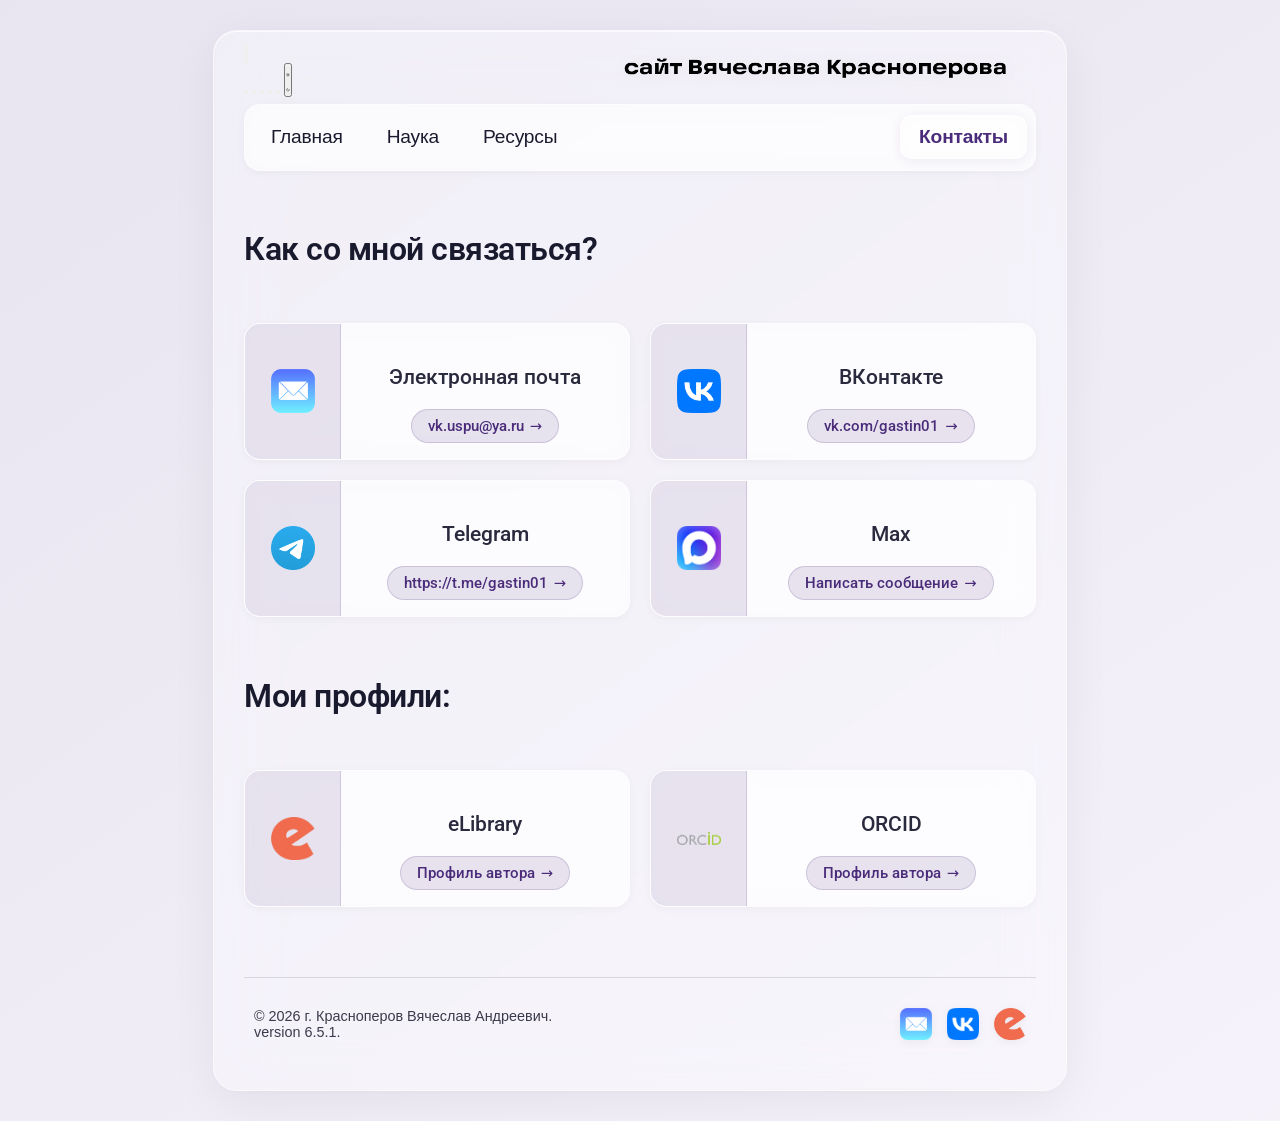
==== contacts.html @ 99f492c3 "v6.5.1." ====
<!DOCTYPE html>
<html>
<script>
(function () {
    var color = localStorage.getItem('themeColor') || 'purple';
    var mode = localStorage.getItem('themeMode') || 'light';
    document.documentElement.classList.add('color-' + color);
    if (mode === 'dark') document.documentElement.classList.add('dark-theme');
})();
</script>
	<head>
	<meta charset="utf-8">
	<meta name="viewport" content="width=device-width, initial-scale=1.0">
	<link rel="manifest" href="/manifest.json">
	<meta name="apple-mobile-web-app-capable" content="yes">
	<meta name="apple-mobile-web-app-status-bar-style" content="default">
	<meta name="apple-mobile-web-app-title" content="vk-uspu">
	<link rel="apple-touch-icon" href="apple-icon-180.png">
	<title>сайт Вячеслава Красноперова</title>
	<link href="https://fonts.googleapis.com/css2?family=Roboto:wght@400;700&display=swap" rel="stylesheet">
	<link rel="stylesheet" type="text/css" href="style.css" media="screen"/>
	</head>
<body>
	<div id="page">
<header>
    <div class="header-top">
        <!-- Слайдер переключения темы -->
        <!-- ===== НОВЫЙ БЛОК theme-menu ===== -->
        <div class="theme-menu" id="themeMenu">
            <button type="button" class="theme-trigger" id="themeTrigger" aria-haspopup="true" aria-expanded="false" aria-label="Настройки темы оформления" title="Тема оформления">
                <svg viewBox="0 0 24 24" fill="none" stroke="currentColor" stroke-width="1.6" stroke-linecap="round" stroke-linejoin="round">
                    <path d="M12 2C6.5 2 2 6.5 2 12s4.5 10 10 10c.926 0 1.648-.746 1.648-1.688 0-.437-.18-.835-.437-1.125-.29-.289-.438-.652-.438-1.125a1.64 1.64 0 0 1 1.668-1.668h1.996c3.051 0 5.555-2.503 5.555-5.554C21.965 6.012 17.461 2 12 2z"/>
                    <circle cx="13.5" cy="6.5" r="1" fill="currentColor" stroke="none"/>
                    <circle cx="17.5" cy="10.5" r="1" fill="currentColor" stroke="none"/>
                    <circle cx="8.5" cy="7.5" r="1" fill="currentColor" stroke="none"/>
                    <circle cx="6.5" cy="12.5" r="1" fill="currentColor" stroke="none"/>
                </svg>
            </button>
            <div class="theme-panel" id="themePanel" role="group" aria-label="Выбор темы оформления">
                <button type="button" class="theme-dot" data-color="purple" title="Фиолетовый" aria-label="Фиолетовый акцент"></button>
                <button type="button" class="theme-dot" data-color="orange" title="Оранжевый" aria-label="Оранжевый акцент"></button>
                <button type="button" class="theme-dot" data-color="ocean" title="Океан" aria-label="Акцент «Океан»"></button>
                <button type="button" class="theme-dot" data-color="emerald" title="Изумруд" aria-label="Акцент «Изумруд»"></button>
                <button type="button" class="theme-dot" data-color="rose" title="Роза" aria-label="Акцент «Роза»"></button>
                <span class="theme-divider" aria-hidden="true"></span>
                <button type="button" class="mode-toggle" id="modeToggle" title="Светлый / тёмный режим" aria-label="Переключить светлый или тёмный режим" aria-pressed="false">
                    <svg class="icon-sun" viewBox="0 0 24 24" fill="none" stroke="currentColor" stroke-width="2" stroke-linecap="round" stroke-linejoin="round"><circle cx="12" cy="12" r="4"/><path d="M12 2v2M12 20v2M4.93 4.93l1.41 1.41M17.66 17.66l1.41 1.41M2 12h2M20 12h2M6.34 17.66l-1.41 1.41M19.07 4.93l-1.41 1.41"/></svg>
                    <svg class="icon-moon" viewBox="0 0 24 24" fill="none" stroke="currentColor" stroke-width="2" stroke-linecap="round" stroke-linejoin="round"><path d="M21 12.79A9 9 0 1 1 11.21 3 7 7 0 0 0 21 12.79z"/></svg>
                </button>
            </div>
        </div>
        <!-- ===== КОНЕЦ НОВОГО БЛОКА ===== -->
        <a href="index.html" class="logo">
            <img id="logo" src="logo-light.png" alt="сайт Вячеслава Красноперова">
        </a>
    </div>
	
    <nav>
        <ul>
            <li><a href="index.html">Главная</a></li>
            <li><a href="science.html">Наука</a></li>
            <li><a href="resourses.html">Ресурсы</a></li>
            <li class="rght active"><a href="contacts.html">Контакты</a></li>
        </ul>
    </nav>
</header>
	
	<section id="content">
<br>
    <h1>Как со мной связаться?</h1>

    <div class="contacts-container">
        <div class="contact-item">
            <div class="contact-icon">
                <img src="email-logo.png" alt="Email">
            </div>
            <div class="contact-info">
                <h3>Электронная почта</h3>
                <a href="mailto:vk.uspu@ya.ru">vk.uspu@ya.ru</a>
            </div>
        </div>
        
        <div class="contact-item">
            <div class="contact-icon">
                <img src="vk-logo.webp" alt="ВКонтакте">
            </div>
            <div class="contact-info">
                <h3>ВКонтакте</h3>
                <a href="https://vk.com/gastin01" target="_blank">vk.com/gastin01</a>
            </div>
        </div>
        
        <div class="contact-item">
            <div class="contact-icon">
                <img src="telegram-logo.png" alt="Telegram">
            </div>
            <div class="contact-info">
                <h3>Telegram</h3>
                <a href="https://t.me/gastin01" target="_blank">https://t.me/gastin01</a>
            </div>
        </div>
		
		<div class="contact-item">
            <div class="contact-icon">
                <img src="max-logo.png" alt="Max">
            </div>
            <div class="contact-info">
                <h3>Max</h3>
                <a href="https://max.ru/u/f9LHodD0cOLc8IAfyzzsa1hxP8b13J84erPB7EvfqWw0SdyQnD524O-lhV0" target="_blank">Написать сообщение</a>
            </div>
        </div>
    </div>


    <h1>Мои профили:</h1>	
	<div class="contacts-container">       
        <div class="contact-item">
            <div class="contact-icon">
                <img src="elibrary-logo.png" alt="eLibrary">
            </div>
            <div class="contact-info">
                <h3>eLibrary</h3>
                <a href="https://elibrary.ru/author_profile.asp?authorid=1251425" target="_blank">Профиль автора</a>
            </div>
        </div>
		<div class="contact-item">
            <div class="contact-icon">
                <img src="orcid-logo.png" alt="ORCID">
            </div>
            <div class="contact-info">
                <h3>ORCID</h3>
                <a href="https://orcid.org/0009-0000-0906-8616" target="_blank">Профиль автора</a>
            </div>
        </div>
    </div>
 </section>
	
	<footer>
    <div class="footer-content">
        <div class="copyright">
                       © 2026 г. Красноперов Вячеслав Андреевич. <br>
				version 6.5.1.
        </div>
        
        <div class="social-links">
            <a href="mailto:vk.uspu@ya.ru" class="social-icon">
                <img src="email-logo.png" alt="Email">
            </a>
            <a href="https://vk.com/gastin01" target="_blank" class="social-icon">
                <img src="vk-logo.webp" alt="ВКонтакте">
            </a>
            <a href="https://elibrary.ru/author_profile.asp?authorid=1251425" target="_blank" class="social-icon">
                <img src="elibrary-logo.png" alt="elibrary">
            </a>
        </div>
    </div>
</footer>
	</div>
	</div>
	<script>
  if ('serviceWorker' in navigator) {
    navigator.serviceWorker.register('/sw.js');
  }
</script>
<script>
    // ===== ПЕРЕКЛЮЧЕНИЕ ТЕМЫ: цвет (5 акцентов) + режим (светлый/тёмный) =====
(function() {
    const COLORS = ['purple', 'orange', 'ocean', 'emerald', 'rose'];

    const root = document.documentElement;
    const dots = document.querySelectorAll('.theme-dot');
    const modeToggle = document.getElementById('modeToggle');
    const logo = document.getElementById('logo');
    const menu = document.getElementById('themeMenu');
    const trigger = document.getElementById('themeTrigger');

    function applyColor(color) {
        if (!COLORS.includes(color)) color = 'purple';

        COLORS.forEach(c => root.classList.remove('color-' + c));
        root.classList.add('color-' + color);

        dots.forEach(dot => {
            const isActive = dot.dataset.color === color;
            dot.classList.toggle('active', isActive);
            dot.setAttribute('aria-pressed', isActive ? 'true' : 'false');
        });

        localStorage.setItem('themeColor', color);
    }

    function applyMode(mode) {
        const isDark = mode === 'dark';
        root.classList.toggle('dark-theme', isDark);

        if (modeToggle) {
            modeToggle.setAttribute('aria-pressed', isDark ? 'true' : 'false');
        }
        if (logo) {
            logo.src = isDark ? 'logo-dark.png' : 'logo-light.png';
        }

        localStorage.setItem('themeMode', mode);
    }

    // Применяем сохранённые цвет и режим при загрузке
    const currentColor = localStorage.getItem('themeColor') || 'purple';
    const currentMode = localStorage.getItem('themeMode') || 'light';
    applyColor(currentColor);
    applyMode(currentMode);

    // Обработчик клика по точкам цвета
    dots.forEach(dot => {
        dot.addEventListener('click', function() {
            applyColor(this.dataset.color);
        });
    });

    // Обработчик клика по переключателю светлый/тёмный
    if (modeToggle) {
        modeToggle.addEventListener('click', function() {
            const isDark = root.classList.contains('dark-theme');
            applyMode(isDark ? 'light' : 'dark');
        });
    }

    // Открытие/закрытие меню тапом — на десктопе панель и так
    // раскрывается по наведению (см. CSS), это для сенсорных экранов
    if (menu && trigger) {
        trigger.addEventListener('click', function() {
            const isOpen = menu.classList.toggle('open');
            trigger.setAttribute('aria-expanded', isOpen ? 'true' : 'false');
        });

        document.addEventListener('click', function(e) {
            if (!menu.contains(e.target)) {
                menu.classList.remove('open');
                trigger.setAttribute('aria-expanded', 'false');
            }
        });

        // после выбора цвета или режима на тач-экране меню можно сразу закрыть
        menu.addEventListener('click', function(e) {
            if (e.target.closest('.theme-dot') || e.target.closest('.mode-toggle')) {
                setTimeout(() => {
                    menu.classList.remove('open');
                    trigger.setAttribute('aria-expanded', 'false');
                }, 150);
            }
        });
    }
})();
</script>
</body>
</html>
---- style.css ----
/* ============================================================
   ПЕРЕМЕННЫЕ (светлая тема по умолчанию)
   ============================================================ */
:root {
    /* Основные цвета (фиолетовые) */
    --brand-color: #4a2c7a;
    --brand-color-rgb: 74, 44, 122;
    --brand-light: rgba(74, 44, 122, 0.12);
    --brand-hover: rgba(74, 44, 122, 0.20);
    --brand-border: rgba(74, 44, 122, 0.25);

    /* Фоны и поверхности */
    --bg-body: linear-gradient(145deg, #e8e4f0, #f5f2fa);
    --bg-page: rgba(255, 255, 255, 0.35);
    --glass-white: rgba(255, 255, 255, 0.35);
    --glass-border: rgba(255, 255, 255, 0.45);
    --glass-shadow: 0 12px 48px rgba(0, 0, 0, 0.06), 0 2px 10px rgba(0, 0, 0, 0.02), inset 0 1px 0 rgba(255, 255, 255, 0.7);
	--card-bg: rgba(255,255,255,.55);
	--card-hover: rgba(255,255,255,.60);
	--table-row-hover: rgba(255,255,255,.42);
	--footer-border: rgba(0, 0, 0, 0.12);   /* тёмно-серая линия в светлой теме */

    /* Текст */
    --text-primary: #1a1a2e;
    --text-secondary: #2a2a3e;
    --text-muted: #3a3a4a;
    --text-light: #2a2a2a;

    /* Тени */
    --shadow-sm: 0 2px 8px rgba(0, 0, 0, 0.04);
    --shadow-md: 0 4px 20px rgba(0, 0, 0, 0.08);
    --shadow-lg: 0 8px 32px rgba(0, 0, 0, 0.12);

    /* Уведомления */
    --notif-bg: rgba(255, 255, 255, 0.80);
    --notif-border: rgba(255, 255, 255, 0.50);
    --notif-text: #1a1a2e;
    --notif-text-muted: #3a3a4a;

    /* Кнопки */
    --btn-bg: rgba(255, 255, 255, 0.20);
    --btn-border: rgba(255, 255, 255, 0.30);
    --btn-hover-bg: rgba(74, 44, 122, 0.12);
}

/* ============================================================
   ТЁМНАЯ ТЕМА
   ============================================================ */
html.dark-theme {
    --bg-body: linear-gradient(145deg, #2b2622, #40342c);
    --bg-page: rgba(34, 30, 26, 0.78);
    --glass-white: rgba(68, 62, 57, 0.58);
    --glass-border: rgba(255,255,255,.14);
    --glass-shadow: 0 12px 42px rgba(0,0,0,.45), 0 2px 10px rgba(0,0,0,.25), inset 0 1px 0 rgba(255,255,255,.05);
    --card-bg: rgba(255,255,255,.085);
    --card-hover: rgba(255,255,255,.15);
    --table-row-hover: rgba(255,255,255,.08);
    --text-primary: #f2ece5;
    --text-secondary: #ddd4ca;
    --text-muted: #b8aea5;
    --text-light: #e7dfd6;
    --shadow-sm: 0 2px 8px rgba(0,0,0,.28);
    --shadow-md: 0 4px 20px rgba(0,0,0,.35);
    --shadow-lg: 0 8px 32px rgba(0,0,0,.42);
    --notif-bg: rgba(42,38,34,.88);
    --notif-border: rgba(255,255,255,.14);
    --notif-text: #f2ece5;
    --notif-text-muted: #b8aea5;
    --btn-bg: rgba(255,255,255,.09);
    --btn-border: rgba(255,255,255,.14);
    --btn-hover-bg: rgba(255,117,20,.20);
    --brand-color: #ff7514;
    --brand-color-rgb: 255,117,20;
    --brand-light: rgba(255,117,20,.12);
    --brand-hover: rgba(255,117,20,.22);
    --brand-border: rgba(255,117,20,.28);
}

/* ============================================================
   ОБЩИЕ СБРОСЫ И БАЗОВЫЕ СТИЛИ
   ============================================================ */
* {
    margin: 0;
    padding: 0;
    box-sizing: border-box;
    -webkit-tap-highlight-color: transparent;
}

html {
    -webkit-text-size-adjust: 100%;
    text-size-adjust: 100%;
}

html, body {
    overflow-x: hidden;
    max-width: 100%;
}

img, svg {
    max-width: 100%;
    height: auto;
}

a, button, input, select {
    touch-action: manipulation;
}

body {
    min-height: 100vh;
    display: flex;
    justify-content: center;
    align-items: flex-start;
    padding: 30px;
    padding-left: max(30px, env(safe-area-inset-left));
    padding-right: max(30px, env(safe-area-inset-right));
    padding-bottom: max(30px, env(safe-area-inset-bottom));
    background: var(--bg-body);
    font-family: 'Segoe UI', Roboto, system-ui, -apple-system, sans-serif;
    color: var(--text-primary);
    position: relative;
    transition: background 0.3s ease, color 0.3s ease;
}

/* На тач-устройствах без реального ховера убираем "залипающие"
   hover-эффекты (transform/scale), которые остаются висеть после тапа */
@media (hover: none) {
    .achievements-list li:hover,
    .numbered-list li:hover,
    .achievements-list ul li:hover,
    .contact-item:hover,
    .contact-card:hover,
    .stats-grid .contact-card:hover,
    .research-grid .contact-card:hover,
    .pages-grid .contact-card:hover {
        transform: none !important;
    }
}

/* ============================================================
   ОСНОВНОЙ КОНТЕЙНЕР
   ============================================================ */
#page {
    width: 70%;
    max-width: 1200px;
    margin: 0 auto;
    background: var(--bg-page);
    backdrop-filter: blur(28px) saturate(1.1);
    -webkit-backdrop-filter: blur(28px) saturate(1.1);
    border-radius: 24px;
    border: 1px solid var(--glass-border);
    box-shadow: var(--glass-shadow);
    padding: 0 30px 30px 30px;
    transition: all 0.3s ease;
    overflow: hidden;
}

/* ============================================================
   ШАПКА И ПЕРЕКЛЮЧАТЕЛЬ ТЕМЫ
   ============================================================ */
header {
    background: transparent;
    padding: 10px 0 0 0;
}

.header-top {
    display: flex;
    justify-content: space-between;
    align-items: center;
    margin-bottom: 10px;
}

.logo {
    display: block;
    padding: 10px 0;
    background: transparent;
}

.logo img {
    width: 400px;
    height: auto;
    margin-right: 20px;
    filter: drop-shadow(0 2px 8px rgba(0,0,0,0.05));
    transition: filter 0.3s ease;
}

.dark-theme .logo img {
    filter: drop-shadow(0 2px 8px rgba(0,0,0,0.3));
}

/* ===== СЛАЙДЕР ТЕМЫ ===== */
.theme-switch {
    display: flex;
    align-items: center;
    background: var(--btn-bg);
    backdrop-filter: blur(8px);
    -webkit-backdrop-filter: blur(8px);
    border: 1px solid var(--btn-border);
    border-radius: 12px;
    padding: 4px;
    cursor: pointer;
    user-select: none;
    position: relative;
    width: 80px;
    height: 34px;
    transition: background 0.3s ease, border-color 0.3s ease;
    box-shadow: var(--shadow-sm);
    flex-shrink: 0;
}

.theme-switch .slider {
    position: absolute;
    top: 4px;
    left: 4px;
    width: calc(50% - 4px);
    height: calc(100% - 8px);
    background: var(--card-bg);
    border: 1px solid var(--glass-border);
    border-radius: 10px;
    transition: transform 0.3s cubic-bezier(0.4, 0, 0.2, 1);
    box-shadow: 0 2px 6px rgba(var(--brand-color-rgb), 0.12);
}

.theme-switch.dark .slider {
    transform: translateX(calc(100% + 0px));
}

.theme-switch .labels {
    display: grid;
    grid-template-columns: 1fr 1fr;
    width: 100%;
    height: 100%;
    position: relative;
    z-index: 1;
    color: var(--text-primary);
    font-weight: 600;
    font-size: 0.85rem;
    place-items: center;
}

.theme-switch .labels span {
    text-align: center;
    transition: color 0.3s ease;
    line-height: 1;
}

.theme-switch .labels span.active{
    color:var(--brand-color);
    font-weight:700;
}

/* ============================================================
   НАВИГАЦИЯ
   ============================================================ */
nav {
    clear: both;
    margin-top: -5px;
    background: var(--card-bg);
    backdrop-filter: blur(12px) saturate(1.1);
    -webkit-backdrop-filter: blur(12px) saturate(1.1);
    border-radius: 16px;
    border: 1px solid var(--glass-border);
    box-shadow: var(--shadow-sm);
    padding: 0 8px;
}

nav ul {
    list-style: none;
    margin: 0;
    padding: 0;
    height: 65px;
    display: flex;
    align-items: center;
    gap: 8px;
}

nav li {
    margin: 0;
    font-family: 'Segoe UI', Arial, sans-serif;
    font-weight: 500;
}

nav li.rght {
    margin-left: auto !important;
}

nav li a {
    display: inline-block;
    padding: 10px 18px;
    text-decoration: none;
    color: var(--text-primary);
    background: transparent;
    border-radius: 12px;
    font-weight: 500;
    transition: all 0.25s ease;
    font-size: 1.2rem;
    letter-spacing: -0.2px;
}

nav li a:hover {
    background: var(--brand-light);
    backdrop-filter: blur(4px);
    -webkit-backdrop-filter: blur(4px);
    color: var(--brand-color);
    box-shadow: 0 2px 8px rgba(var(--brand-color-rgb), 0.06);
}

nav li.active a {
    background: rgba(255, 255, 255, 0.25);
    backdrop-filter: blur(10px);
    -webkit-backdrop-filter: blur(10px);
    color: var(--brand-color);
    border: 1px solid rgba(255, 255, 255, 0.45);
    box-shadow: 0 2px 12px rgba(var(--brand-color-rgb), 0.08), inset 0 1px 0 rgba(255, 255, 255, 0.6);
    font-weight: 600;
}

.dark-theme nav li.active a {
    background: rgba(255, 255, 255, 0.06);
    border-color: rgba(255, 255, 255, 0.08);
    box-shadow: 0 2px 8px rgba(0, 0, 0, 0.2), inset 0 1px 0 rgba(255, 255, 255, 0.03);
    color: var(--brand-color);
    font-weight: 600;
}

nav li.active a:hover {
    background: rgba(255, 255, 255, 0.35);
    backdrop-filter: blur(14px);
    -webkit-backdrop-filter: blur(14px);
    box-shadow: 0 2px 16px rgba(var(--brand-color-rgb), 0.12);
}

.dark-theme nav li.active a:hover {
    background: rgba(255, 255, 255, 0.10);
    box-shadow: 0 2px 12px rgba(0, 0, 0, 0.3);
}

/* ============================================================
   КОНТЕНТ (общие стили)
   ============================================================ */
#content {
    padding: 10px 0 0 0;
}

#content h1 {
    font-size: 2rem;
    margin: 20px 0 15px;
    color: var(--text-primary);
    font-weight: 600;
    letter-spacing: -0.5px;
}

#content h2 {
    font-size: 1.6rem;
    margin: 30px 0 15px;
    color: var(--text-secondary);
    font-weight: 500;
    letter-spacing: -0.3px;
}

#content h3 {
    font-size: 1.3rem;
    margin: 25px 0 10px;
    color: var(--text-secondary);
    font-weight: 500;
    text-align: left;
}

#content p {
    margin: 0 0 15px;
    text-align: justify;
    line-height: 1.6;
    font-size: 1.05rem;
    color: var(--text-light);
}

#content a {
    color: var(--brand-color);
    text-decoration: none;
    border-bottom: 1px dashed rgba(var(--brand-color-rgb), 0.3);
    transition: all 0.2s ease;
}

#content a:hover {
    color: color-mix(in srgb, var(--brand-color) 80%, black);
    border-bottom-style: solid;
    border-color: var(--brand-color);
}

.dark-theme #content a:hover {
    color: color-mix(in srgb, var(--brand-color) 80%, white);
}

/* ============================================================
   ФОТОГРАФИЯ ПРОФИЛЯ (общая, но используется в hero)
   ============================================================ */
.profile-photo {
    float: left;
    width: 40%;
    height: auto;
    margin: 0 20px 15px 0;
    border-radius: 16px;
    box-shadow: 0 8px 24px rgba(0, 0, 0, 0.08);
    border: 1px solid rgba(255, 255, 255, 0.4);
    transition: border-color 0.3s ease;
}

.dark-theme .profile-photo {
    border-color: rgba(255, 255, 255, 0.1);
    box-shadow: 0 8px 24px rgba(0, 0, 0, 0.3);
}

/* ============================================================
   СПИСКИ (достижения)
   ============================================================ */
.achievements-list,
.numbered-list {
    list-style: none;
    padding: 0;
    margin: 25px 0;
}

.achievements-list li,
.numbered-list li {
    padding: 16px 20px 16px 55px;
    margin-bottom: 12px;
    background: var(--card-bg);
    backdrop-filter: blur(8px);
    -webkit-backdrop-filter: blur(8px);
    border-radius: 14px;
    border: 1px solid var(--glass-border);
    box-shadow: var(--shadow-sm);
    font-size: 1rem;
    color: var(--text-primary);
    position: relative;
    transition: all 0.25s ease;
}

.achievements-list li:hover,
.numbered-list li:hover {
    transform: translateX(6px);
    background: var(--card-hover);
    box-shadow: 0 6px 20px rgba(var(--brand-color-rgb), 0.08);
    border-color: rgba(var(--brand-color-rgb), 0.20);
}

.dark-theme .achievements-list li:hover,
.dark-theme .numbered-list li:hover {
    box-shadow: 0 6px 20px rgba(0, 0, 0, 0.3);
}

.achievements-list li::before {
    content: "✓";
    position: absolute;
    left: 18px;
    top: 50%;
    transform: translateY(-50%);
    width: 24px;
    height: 24px;
    background: var(--brand-light);
    backdrop-filter: blur(4px);
    color: var(--brand-color);
    font-size: 14px;
    font-weight: bold;
    border-radius: 50%;
    display: flex;
    align-items: center;
    justify-content: center;
    border: 1px solid rgba(var(--brand-color-rgb), 0.2);
}

.numbered-list li::before {
    content: counter(list-counter);
    position: absolute;
    left: 18px;
    top: 18px;
    transform: none;
    width: 24px;
    height: 24px;
    background: var(--brand-light);
    backdrop-filter: blur(4px);
    color: var(--brand-color);
    font-size: 13px;
    font-weight: bold;
    border-radius: 50%;
    display: flex;
    align-items: center;
    justify-content: center;
    border: 1px solid rgba(var(--brand-color-rgb), 0.2);
    pointer-events: none;
}

.numbered-list {
    counter-reset: list-counter;
}
.numbered-list li {
    counter-increment: list-counter;
}

.achievements-list ul {
    list-style: none;
    padding-left: 0;
    margin: 15px 0 5px 0;
}

.achievements-list ul li {
    padding: 10px 15px 10px 40px;
    margin-bottom: 6px;
    background: rgba(255, 255, 255, 0.20);
    backdrop-filter: blur(4px);
    border-radius: 10px;
    border-left: 3px solid rgba(var(--brand-color-rgb), 0.3);
    font-size: 0.95rem;
    color: var(--text-light);
    box-shadow: none;
    position: relative;
    transform: none !important;
}

.dark-theme .achievements-list ul li {
    background: rgba(255, 255, 255, 0.05);
    border-left-color: rgba(var(--brand-color-rgb), 0.5);
}

.achievements-list ul li::before {
    content: "•";
    position: absolute;
    left: 16px;
    top: 50%;
    transform: translateY(-50%);
    width: auto;
    height: auto;
    background: transparent;
    color: var(--brand-color);
    font-size: 20px;
    border-radius: 0;
    display: block;
    border: none;
}

.achievements-list ul li:hover {
    background: rgba(255, 255, 255, 0.35);
    transform: translateX(4px) !important;
    border-left-color: var(--brand-color);
}

.dark-theme .achievements-list ul li:hover {
    background: rgba(255, 255, 255, 0.1);
}

/* ============================================================
   КОНТАКТЫ и РЕСУРСЫ
   ============================================================ */
.contacts-container {
    display: grid;
    grid-template-columns: 1fr 1fr;
    gap: 20px;
    max-width: 100%;
    margin: 30px 0;
}

/* плитка: слева — иконка на фирменном фоне на всю высоту плитки,
   справа — название сверху и кнопка-ссылка под ним.
   Ограничено .contacts-container, чтобы не задеть .contact-card
   в блоках "Кратко обо мне"/"Направления"/"Разделы" на главной —
   у них та же CSS-классовая "рубашка", но другая внутренняя структура. */
.contacts-container .contact-item,
.contacts-container .contact-card {
    display: flex;
    align-items: stretch;
    padding: 0;
    overflow: hidden;          /* обрезает панель иконки по скруглению плитки */
    background: var(--card-bg);
    backdrop-filter: blur(12px);
    -webkit-backdrop-filter: blur(12px);
    border-radius: 16px;
    border: 1px solid var(--glass-border);
    box-shadow: var(--shadow-sm);
    transition: all 0.3s ease;
    margin-bottom: 0;
}

.contacts-container .contact-item:hover,
.contacts-container .contact-card:hover {
    transform: translateY(-4px) scale(1.01);
    background: var(--card-hover);
    box-shadow: 0 12px 32px rgba(var(--brand-color-rgb), 0.08);
    border-color: rgba(var(--brand-color-rgb), 0.20);
}

.dark-theme .contacts-container .contact-item:hover,
.dark-theme .contacts-container .contact-card:hover {
    box-shadow: 0 12px 32px rgba(0, 0, 0, 0.3);
}

/* панель иконки — во всю высоту плитки, фирменный фон, иконка с небольшим
   отступом от края панели */
.contact-icon {
    width: 96px;
    flex-shrink: 0;
    display: flex;
    align-items: center;
    justify-content: center;
    background: var(--brand-light);
    border-radius: 0;
    padding: 16px;
    border: none;
    border-right: 1px solid rgba(var(--brand-color-rgb), 0.15);
}

.contact-icon img {
    width: 100%;
    max-width: 44px;
    height: auto;
    max-height: 44px;
    object-fit: contain;
}

/* .contact-info переиспользуется и в блоках "Кратко обо мне"/"Направления"/
   "Разделы" на главной (там своя структура h3+p без иконки) — поэтому
   новую раскладку "текст + кнопка" ограничиваем .contacts-container */
.contacts-container .contact-info {
    flex: 1;
    display: flex;
    flex-direction: column;
    align-items: center;        /* заголовок и кнопка — по центру блока */
    justify-content: center;
    text-align: center;
    gap: 10px;
    padding: 16px 20px;
    min-width: 0;               /* чтобы длинные ссылки корректно переносились */
}

.contacts-container .contact-info h3 {
    margin: 0;
    font-size: 1.1rem;
    color: var(--text-primary);
    font-weight: 500;
    text-align: center;
}

/* ссылка — кнопка под названием, а не подчёркнутый текст в строку.
   #content поднимает приоритет выше общего "#content a" (у него был пунктир
   и своя подсветка при наведении, из-за чего кнопка выглядела неряшливо) */
#content .contacts-container .contact-info a {
    display: inline-flex;
    align-self: center;
    align-items: center;
    gap: 6px;
    margin: 0;
    padding: 7px 16px;
    font-size: 0.92rem;
    font-weight: 500;
    color: var(--brand-color);
    background: var(--brand-light);
    border: 1px solid rgba(var(--brand-color-rgb), 0.18);
    border-radius: 20px;
    text-decoration: none;
    max-width: 100%;
    word-break: break-word;
    transition: all 0.2s ease;
}

#content .contacts-container .contact-info a::after {
    content: "→";
    flex-shrink: 0;
    transition: transform 0.2s ease;
}

/* светлая тема: фон кнопки становится фирменным — текст должен посветлеть,
   иначе фиолетовый на фиолетовом сливается */
#content .contacts-container .contact-info a:hover {
    background: var(--brand-color);
    border-color: var(--brand-color);
    color: #fff;
}

#content .contacts-container .contact-info a:hover::after {
    transform: translateX(3px);
}

/* тёмная тема: фон кнопки при наведении — фирменный оранжевый,
   белый текст на нём читается хуже — делаем текст тёмным */
.dark-theme #content .contacts-container .contact-info a:hover {
    color: #241d17;
}

.contacts-list-vertical {
    display: flex;
    flex-direction: column;
    gap: 20px;
    max-width: 800px;
    margin: 30px auto;
}

/* ============================================================
   ПОДВАЛ
   ============================================================ */
footer {
    clear: both;
    margin-top: 40px;
    padding: 20px 0 10px;
    border-top: 1px solid var(--footer-border);  /* используем новую переменную */
    background: transparent;
    color: var(--text-muted);
}

.footer-content {
    width: 100%;
    margin: 0 auto;
    display: flex;
    justify-content: space-between;
    align-items: center;
}

.copyright {
    font-family: 'Segoe UI', Arial, sans-serif;
    color: var(--text-muted);
    padding: 10px;
    font-size: 0.9rem;
}

.social-links {
    display: flex;
    gap: 15px;
    padding-right: 10px;
}

.social-icon img {
    width: 32px;
    height: 32px;
    display: block;
    transition: opacity 0.3s ease;
    filter: drop-shadow(0 2px 4px rgba(0,0,0,0.05));
}

.dark-theme .social-icon img {
    filter: drop-shadow(0 2px 4px rgba(0,0,0,0.3));
}

.social-icon:hover img {
    opacity: 0.7;
}

/* ============================================================
   ТАБЛИЦА ПУБЛИКАЦИЙ
   ============================================================ */
.table-wrapper{
    overflow-x:auto;
    overflow-y:hidden;
    border-radius:18px;
    border:1px solid var(--glass-border);
    background: rgba(165, 160, 185, .05);
    backdrop-filter:blur(12px);
    -webkit-backdrop-filter:blur(12px);
    box-shadow:var(--shadow-md);
}

.publications-table{
    width:100%;
    min-width:760px;
    border-collapse:separate;
    border-spacing:0;
    font-size:.96rem;
}

.publications-table thead th{
    padding:18px 16px;
    text-align:center;
    font-weight:600;
    color:var(--text-primary);
    background:rgba(255,255,255,.72);
    border-bottom:1px solid var(--glass-border);
    position:sticky;
    top:0;
    z-index:2;
}

.dark-theme .publications-table thead th{
    background:rgba(255,255,255,.08);
}

.publications-table thead th:first-child{
    border-top-left-radius:18px;
    border-bottom-left-radius:18px;
}

.publications-table thead th:last-child{
    border-top-right-radius:18px;
    border-bottom-right-radius:18px;
}

.publications-table tbody td{
    padding:18px 16px;
    vertical-align:middle;
    color:var(--text-secondary);
    background:transparent;
    transition: background .18s ease, color .18s ease;
}

.publications-table tbody tr{
    transition:.18s ease;
}

.publications-table tbody td{
    padding:18px 16px;
    background:transparent;
    transition:background .18s ease;
}

.publications-table tbody tr:hover td{
    background:var(--table-row-hover);
}

.publications-table tbody tr:hover td:first-child{
    border-radius:14px 0 0 14px;
}

.publications-table tbody tr:hover td:last-child{
    border-radius:0 14px 14px 0;
}

.publications-table td.center,
.publications-table th.center{
    text-align:center;
}

.publications-table td:first-child{
    width:72px;
    white-space:nowrap;
}

.author-nowrap{
    white-space:nowrap;
}

.publications-table .level-badge{
    margin:2px auto;
}

.actions-cell{
    text-align:center;
    vertical-align:middle;
    width:150px;
}

.actions-cell .btn-sm{
    display:flex;
    align-items:center;
    justify-content:center;
    width:100px;
    height:29px;
    margin:0 auto 10px;
}

.actions-cell a.btn-sm{
    font-weight:700;
}

.actions-cell button.btn-sm{
    font-weight:500;
}

.actions-cell .btn-sm:last-child{
    margin-bottom:0;
}

.publications-table .btn-sm{
    height:34px;
    padding:0 14px;
    border:none;
    border-radius:12px;
    background:rgba(255, 255, 255, .72);
    backdrop-filter:blur(8px);
    -webkit-backdrop-filter:blur(8px);
    color:var(--text-primary);
    font-size:.9rem;
    font-weight:600;
    text-decoration:none;
    cursor:pointer;
    box-shadow:var(--shadow-sm);
    transition: background .2s, color .2s, transform .15s, box-shadow .2s;
}

.dark-theme .publications-table .btn-sm{
    background:rgba(255,255,255,.08);
}

.publications-table .btn-sm:hover{
    background:var(--btn-hover-bg);
    color:var(--brand-color);
    box-shadow:0 4px 12px rgba(var(--brand-color-rgb),.12);
}

.publications-table .btn-sm:active{
    transform:scale(.97);
}

.publications-table .btn-sm{
    border-bottom:none !important;
}

/* ============================================================
   ФИЛЬТРЫ
   ============================================================ */
.filter-bar {
    display: flex;
    flex-wrap: wrap;
    align-items: center;
    gap: 16px 20px;
    padding: 16px 20px;
    margin-bottom: 24px;
    background: var(--card-bg);
    backdrop-filter: blur(12px);
    -webkit-backdrop-filter: blur(12px);
    border-radius: 16px;
    border: 1px solid var(--glass-border);
    box-shadow: var(--shadow-md);
}

.filter-group {
    display: flex;
    align-items: center;
    gap: 8px;
}
.filter-group label {
    font-weight: 500;
    font-size: 0.95rem;
    color: var(--text-primary);
}

.filter-group select,
.filter-group input {
    padding: 6px 32px 6px 14px;
    border-radius: 10px;
    border: 1px solid var(--glass-border);
    background: var(--btn-bg);
    backdrop-filter: blur(4px);
    -webkit-backdrop-filter: blur(4px);
    font-size: 0.95rem;
    color: var(--text-primary);
    outline: none;
    transition: border 0.2s, box-shadow 0.2s;
    box-shadow: var(--shadow-sm);
    appearance: none;
    -webkit-appearance: none;
    -moz-appearance: none;
    background-image: url("data:image/svg+xml,%3Csvg xmlns='http://www.w3.org/2000/svg' width='12' height='8' viewBox='0 0 12 8'%3E%3Cpath d='M1 1l5 5 5-5' stroke='%234a2c7a' stroke-width='1.5' fill='none' stroke-linecap='round'/%3E%3C/svg%3E");
    background-repeat: no-repeat;
    background-position: right 12px center;
    background-size: 12px 8px;
    cursor: pointer;
}

.dark-theme .filter-group select,
.dark-theme .filter-group input {
    background-image: url("data:image/svg+xml,%3Csvg xmlns='http://www.w3.org/2000/svg' width='12' height='8' viewBox='0 0 12 8'%3E%3Cpath d='M1 1l5 5 5-5' stroke='%23ff7514' stroke-width='1.5' fill='none' stroke-linecap='round'/%3E%3C/svg%3E");
}

.filter-group select::-ms-expand {
    display: none;
}

.filter-group select:hover,
.filter-group input:hover {
    background-color: rgba(255, 255, 255, 0.15);
}

.dark-theme .filter-group select:hover,
.dark-theme .filter-group input:hover {
    background-color: rgba(255, 255, 255, 0.05);
}

.filter-group select:focus,
.filter-group input:focus {
    border-color: var(--brand-color);
    background-color: rgba(255,255,255,0.25);
    box-shadow: 0 2px 12px rgba(var(--brand-color-rgb), 0.10);
}

.dark-theme .filter-group select:focus,
.dark-theme .filter-group input:focus {
    background-color: rgba(255,255,255,0.08);
}

.filter-group select option {
    background:#3a342f;
    backdrop-filter: blur(8px);
    color:#f0ece6;
    padding: 8px 12px;
}

.dark-theme .filter-group select option {
    background: #1a1a2e;
    color: #e0e0e0;
}

.filter-group input {
    padding: 8px 14px;
    border-radius: 10px;
    border: 1px solid var(--glass-border);
    background-color: var(--btn-bg);
    backdrop-filter: blur(4px);
    -webkit-backdrop-filter: blur(4px);
    font-size: 0.95rem;
    color: var(--text-primary);
    outline: none;
    transition: border 0.2s, box-shadow 0.2s, background-color 0.2s;
    box-shadow: var(--shadow-sm);
    width: 100%;
    min-width: 120px;
}

.filter-group input::placeholder {
    color: var(--text-muted);
    opacity: 0.6;
}

.search-group {
    flex: 1 1 200px;
}

.result-count {
    font-weight: 500;
    color: var(--text-muted);
    font-size: 0.95rem;
    white-space: nowrap;
}

#clearFilters {
    display: inline-flex;
    align-items: center;
    justify-content: center;
    padding: 8px 20px;
    font-size: 0.95rem;
    font-weight: 500;
    color: var(--text-primary);
    background: var(--btn-bg);
    backdrop-filter: blur(8px);
    -webkit-backdrop-filter: blur(8px);
    border: 1px solid var(--btn-border);
    border-radius: 12px;
    box-shadow: var(--shadow-sm);
    transition: all 0.25s ease;
    cursor: pointer;
    text-decoration: none;
    font-family: inherit;
    white-space: nowrap;
}

#clearFilters:hover {
    background: var(--btn-hover-bg);
    color: var(--brand-color);
    box-shadow: 0 2px 8px rgba(var(--brand-color-rgb), 0.06);
}

#clearFilters:active {
    transform: scale(0.97);
}

/* ============================================================
   УВЕДОМЛЕНИЯ (TOAST)
   ============================================================ */
#notification-container {
    position: fixed;
    top: 20px;
    right: 20px;
    z-index: 9999;
    display: flex;
    flex-direction: column;
    gap: 12px;
    max-width: 360px;
    width: 100%;
    pointer-events: none;
}

.notification {
    display: flex;
    align-items: center;
    gap: 14px;
    padding: 16px 20px;
    background: var(--notif-bg);
    backdrop-filter: blur(16px);
    -webkit-backdrop-filter: blur(16px);
    border-radius: 16px;
    border: 1px solid var(--notif-border);
    box-shadow: var(--shadow-lg);
    pointer-events: auto;
    transform: translateX(120%);
    opacity: 0;
    transition: transform 0.3s cubic-bezier(0.4, 0, 0.2, 1), opacity 0.3s ease;
}

.notification.show {
    transform: translateX(0);
    opacity: 1;
}

.notification.hide {
    transform: translateX(120%);
    opacity: 0;
}

.notification-icon {
    flex-shrink: 0;
    width: 36px;
    height: 36px;
    border-radius: 50%;
    display: flex;
    align-items: center;
    justify-content: center;
    font-size: 20px;
    font-weight: 700;
    color: white;
}

.notification.success .notification-icon {
    background: #2e7d32;
}
.notification.error .notification-icon {
    background: #c62828;
}

.notification-text {
    flex: 1;
    min-width: 0;
}

.notification-title {
    font-weight: 700;
    font-size: 1rem;
    color: var(--notif-text);
    margin-bottom: 2px;
}

.notification-message {
    font-size: 0.9rem;
    color: var(--notif-text-muted);
    line-height: 1.4;
}

/* ===== Шапка контента: заголовок + счётчик ===== */
.content-header {
    display: flex;
    justify-content: space-between;
    align-items: center;
    margin: 20px 0 15px 0;
    flex-wrap: wrap;
    gap: 12px;
}

.content-header h1 {
    margin: 0;
    font-size: 2rem;
    font-weight: 600;
    color: var(--text-primary);
    letter-spacing: -0.5px;
}

.result-count-header {
    font-weight: 500;
    color: var(--text-muted);
    font-size: 0.95rem;
    white-space: nowrap;
    background: var(--card-bg);
    backdrop-filter: blur(8px);
    padding: 4px 16px;
    border-radius: 10px;
    border: 1px solid var(--glass-border);
    box-shadow: var(--shadow-sm);
}

/* ============================================================
   БЕЙДЖИ УРОВНЯ ПУБЛИКАЦИИ
   ============================================================ */
.level-badge {
    display: inline-block;
    padding: 2px 10px;
    border-radius: 20px;
    font-size: 0.75rem;
    font-weight: 600;
    letter-spacing: 0.3px;
    background: rgba(255,255,255,0.2);
    backdrop-filter: blur(4px);
    border: 1px solid rgba(255,255,255,0.2);
    color: #1a1a2e;
    white-space: nowrap;
    margin: 2px 4px;
    flex-shrink: 0;
    transition: background 0.3s ease, border-color 0.3s ease;
}

.dark-theme .level-badge {
    background: rgba(255,255,255,0.08);
    border-color: rgba(255,255,255,0.1);
    color: #d0d0e0;
}

.level-vak1 { background: rgba(198, 40, 40, 0.20); border-color: #c62828; color: #b71c1c; }
.level-vak3 { background: rgba(46, 125, 50, 0.20); border-color: #2e7d32; color: #1e4a21; }
.level-vak2 { background: rgba(249, 168, 37, 0.25); border-color: #f9a825; color: #7f6000; }
.level-rinc { background: rgba(237, 108, 2, 0.20); border-color: #ed6c02; color: #8d4a00; }
.level-other { background: rgba(117, 117, 117, 0.20); border-color: #757575; color: #424242; }

.dark-theme .level-vak1 { background: rgba(198, 40, 40, 0.30); color: #ef9a9a; border-color: #ef5350; }
.dark-theme .level-vak3 { background: rgba(46, 125, 50, 0.30); color: #a5d6a7; border-color: #66bb6a; }
.dark-theme .level-vak2 { background: rgba(249, 168, 37, 0.30); color: #ffe082; border-color: #ffca28; }
.dark-theme .level-rinc { background: rgba(237, 108, 2, 0.30); color: #ffcc80; border-color: #ffa726; }
.dark-theme .level-other { background: rgba(117, 117, 117, 0.30); color: #b0b0b0; border-color: #9e9e9e; }

/* ============================================================
   АДАПТИВНОСТЬ (общая для всех страниц)
   ============================================================ */

/* Планшеты и маленькие ноутбуки */
@media (max-width: 1024px) {
    #page {
        width: 85%;
        padding: 0 20px 20px 20px;
    }
    .logo img {
        width: 300px;
    }
    nav li a {
        font-size: 1.1rem;
        padding: 8px 14px;
    }
}

/* Мобильные устройства (ширина до 768px) */
@media (max-width: 768px) {
    body {
        padding: 16px;
        padding-left: max(16px, env(safe-area-inset-left));
        padding-right: max(16px, env(safe-area-inset-right));
        padding-bottom: max(16px, env(safe-area-inset-bottom));
    }
    #page {
        width: 100%;
        padding: 0 12px 16px 12px;
        border-radius: 16px;
        /* меньше блюра на мобильных — ощутимо легче для GPU/батареи */
        backdrop-filter: blur(14px) saturate(1.1);
        -webkit-backdrop-filter: blur(14px) saturate(1.1);
    }

    .header-top {
        flex-direction: row;
        flex-wrap: wrap;
        justify-content: space-between;
        align-items: center;
        gap: 8px;
    }

    .logo {
        padding: 5px 0;
        flex: 1 1 auto;
        text-align: right;
    }
    .logo img {
        width: 180px;
        margin-right: 0;
    }

    .theme-switch {
        width: 64px;
        height: 28px;
        padding: 3px;
        border-radius: 10px;
    }
    .theme-switch .slider {
        top: 3px;
        left: 3px;
        height: calc(100% - 6px);
        width: calc(50% - 3px);
        border-radius: 7px;
    }
    .theme-switch .labels {
        font-size: 0.7rem;
    }

    nav {
        margin-top: 6px;
        padding: 4px 6px;
        border-radius: 14px;
        backdrop-filter: blur(8px) saturate(1.1);
        -webkit-backdrop-filter: blur(8px) saturate(1.1);
    }
    nav ul {
        height: auto;
        min-height: 48px;
        gap: 4px;
        flex-wrap: wrap;
        justify-content: center;
    }
    nav li {
        flex: 0 1 auto;
    }
    nav li.rght {
        margin-left: 0 !important;
    }
    nav li a {
        font-size: 0.9rem;
        padding: 10px 14px;
        min-height: 40px;
        display: inline-flex;
        align-items: center;
        border-radius: 10px;
        white-space: nowrap;
    }

    #content h1 {
        font-size: 1.5rem;
        margin: 15px 0 10px;
        text-align: center;
    }
    #content h2 {
        font-size: 1.3rem;
        margin: 20px 0 10px;
        text-align: center;
    }
    #content h3 {
        font-size: 1.1rem;
        margin: 18px 0 8px;
        text-align: center;
    }
    #content p {
        font-size: 0.95rem;
        text-align: justify;
    }

    .profile-photo {
        float: none;
        width: 100%;
        max-width: 300px;
        margin: 0 auto 15px;
        display: block;
    }

    .achievements-list li,
    .numbered-list li {
        padding: 12px 15px 12px 45px;
        font-size: 0.9rem;
    }
    .achievements-list li::before,
    .numbered-list li::before {
        width: 20px;
        height: 20px;
        font-size: 11px;
        left: 14px;
    }
    .numbered-list li::before {
        top: 14px;
    }

    .contacts-container {
        grid-template-columns: 1fr;
        gap: 15px;
        margin: 20px 0;
    }
    /* на мобильном плитка остаётся горизонтальной (иконка слева, текст+кнопка
       справа) — просто чуть компактнее, без перестройки в колонку */
    .contact-icon {
        width: 76px;
        padding: 12px;
    }
    .contact-icon img {
        max-width: 34px;
        max-height: 34px;
    }
    .contacts-container .contact-info {
        padding: 14px 16px;
        gap: 8px;
    }
    .contacts-container .contact-info h3 {
        font-size: 1rem;
    }
    .contacts-container .contact-info a {
        font-size: 0.85rem;
        padding: 6px 14px;
        max-width: 100%;
    }

    .footer-content {
        flex-direction: column;
        text-align: center;
    }
    .social-links {
        justify-content: center;
        padding-right: 0;
        margin-top: 10px;
    }
    .copyright {
        font-size: 0.8rem;
    }

    /* =====================================================
       НАУКА: ФИЛЬТРЫ — компактная сетка вместо колонки
       ===================================================== */
    .filter-bar {
        display: grid;
        grid-template-columns: 1fr 1fr;
        grid-template-areas:
            "search search"
            "year   level"
            "reset  reset";
        gap: 10px 12px;
        padding: 14px;
        align-items: end;
    }

    .filter-group {
        flex-direction: column;
        align-items: flex-start;
        gap: 4px;
        min-width: 0;
    }
    .filter-group label {
        font-size: 0.78rem;
        font-weight: 600;
        color: var(--text-muted);
        text-transform: uppercase;
        letter-spacing: 0.3px;
    }

    /* порядок div'ов в разметке: Год, Уровень, Поиск, Кнопка-сброс */
    .filter-group:nth-of-type(1) { grid-area: year; }
    .filter-group:nth-of-type(2) { grid-area: level; }
    .filter-group.search-group   { grid-area: search; }
    #clearFilters                { grid-area: reset; }

    /* 16px — минимум, чтобы Safari на iOS не делал авто-zoom при фокусе на поле */
    .filter-group select,
    .filter-group input {
        width: 100%;
        font-size: 16px;
        padding: 10px 30px 10px 14px;
        min-height: 44px;
    }

    /* строка поиска — на всю ширину, с иконкой-лупой, без видимого лейбла */
    .search-group label {
        position: absolute;
        width: 1px;
        height: 1px;
        overflow: hidden;
        clip: rect(0 0 0 0);
        white-space: nowrap;
    }
    .search-group input {
        padding: 10px 14px 10px 40px;
        background-image: url("data:image/svg+xml,%3Csvg xmlns='http://www.w3.org/2000/svg' width='18' height='18' viewBox='0 0 24 24' fill='none' stroke='%234a2c7a' stroke-width='2' stroke-linecap='round'%3E%3Ccircle cx='11' cy='11' r='7'/%3E%3Cline x1='21' y1='21' x2='16.65' y2='16.65'/%3E%3C/svg%3E");
        background-repeat: no-repeat;
        background-position: 12px center;
        background-size: 16px 16px;
    }
    .dark-theme .search-group input {
        background-image: url("data:image/svg+xml,%3Csvg xmlns='http://www.w3.org/2000/svg' width='18' height='18' viewBox='0 0 24 24' fill='none' stroke='%23ff7514' stroke-width='2' stroke-linecap='round'%3E%3Ccircle cx='11' cy='11' r='7'/%3E%3Cline x1='21' y1='21' x2='16.65' y2='16.65'/%3E%3C/svg%3E");
    }

    .result-count {
        margin-left: 0;
        text-align: center;
    }
    /* сброс — компактная ссылка-кнопка справа, а не растянутый блок */
    #clearFilters {
        justify-self: end;
        width: auto;
        min-height: 36px;
        padding: 6px 16px;
        font-size: 0.82rem;
        background: transparent;
        border-color: transparent;
        box-shadow: none;
    }
    #clearFilters:hover {
        background: var(--btn-hover-bg);
    }

    /* =====================================================
       НАУКА: СПИСОК ПУБЛИКАЦИЙ — карточки, а не форма "лейбл: значение"
       ===================================================== */
    .table-wrapper {
        border-radius: 14px;
        overflow-x: visible;
        background: transparent;
        border: none;
        box-shadow: none;
        backdrop-filter: none;
        -webkit-backdrop-filter: none;
    }
    .publications-table {
        min-width: unset;
        font-size: 0.9rem;
        border-spacing: 0 12px;
    }

    .publications-table thead {
        display: none;
    }

    .publications-table tbody tr {
        display: flex;
        flex-wrap: wrap;
        align-items: center;
        margin-bottom: 12px;
        border: 1px solid var(--glass-border);
        border-radius: 16px;
        padding: 14px 16px 12px;
        background: var(--card-bg);
        backdrop-filter: blur(6px);
        -webkit-backdrop-filter: blur(6px);
        box-shadow: var(--shadow-sm);
    }

    .publications-table tbody td {
        display: block;
        padding: 0;
        border: none;
        text-align: left !important;
        background: transparent !important;
    }
    /* по умолчанию убираем подписи "Название:", "Год:" и т.д. — карточка сама
       читается по визуальной иерархии, лейблы оставляем только там, где это
       правда нужно для контекста (авторы/журнал) */
    .publications-table tbody td::before {
        content: none;
    }

    /* верхняя строка карточки: год-чип слева, бейджи уровня справа */
    .publications-table tbody td[data-label="Год"] {
        order: 1;
        flex: 0 0 auto;
        font-size: 0.72rem;
        font-weight: 700;
        color: var(--brand-color);
        background: var(--brand-light);
        padding: 3px 10px;
        border-radius: 20px;
        margin-bottom: 8px;
    }
    .publications-table tbody td[data-label="Уровень"] {
        order: 2;
        flex: 0 0 auto;
        margin-left: auto;
        margin-bottom: 8px;
        display: flex;
        flex-wrap: wrap;
        gap: 4px;
        justify-content: flex-end;
    }

    /* заголовок работы — главный акцент карточки */
    .publications-table tbody td[data-label="Название"] {
        order: 3;
        flex: 0 0 100%;
        font-size: 1rem;
        font-weight: 600;
        line-height: 1.35;
        color: var(--text-primary);
        margin-bottom: 6px;
    }

    /* авторы и сборник — вспомогательная информация, с короткой подписью */
    .publications-table tbody td[data-label="Соавторы"],
    .publications-table tbody td[data-label="Сборник"] {
        order: 4;
        flex: 0 0 100%;
        font-size: 0.82rem;
        color: var(--text-muted);
        line-height: 1.4;
    }
    .publications-table tbody td[data-label="Соавторы"]::before {
        content: "Авторы: ";
        font-weight: 600;
        color: var(--text-muted);
    }
    .publications-table tbody td[data-label="Сборник"] {
        order: 5;
        font-style: italic;
        margin-bottom: 4px;
    }

    /* действия — прижаты к низу карточки, разделены тонкой линией */
    .publications-table tbody td.actions-cell {
        order: 6;
        flex: 0 0 100%;
        display: flex;
        gap: 8px;
        margin-top: 10px;
        padding-top: 10px;
        border-top: 1px solid var(--glass-border);
    }
    .publications-table .btn-sm {
        flex: 1 1 0;
        min-width: 0;
        padding: 8px 10px;
        font-size: 0.82rem;
        justify-content: center;
        height: 40px;
        width: auto;
        margin: 0;
    }
    .actions-cell .btn-sm {
        margin: 0;
    }

    .content-header {
        flex-direction: column;
        align-items: flex-start;
        gap: 8px;
    }
    .result-count-header {
        align-self: flex-start;
        font-size: 0.85rem;
        padding: 2px 12px;
    }

    #notification-container {
        top: 10px;
        right: 10px;
        max-width: calc(100% - 20px);
    }
    .notification {
        padding: 12px 14px;
        gap: 10px;
        font-size: 0.9rem;
    }
    .notification-icon {
        width: 30px;
        height: 30px;
        font-size: 16px;
    }
    .notification-title {
        font-size: 0.9rem;
    }
    .notification-message {
        font-size: 0.8rem;
    }
}

/* Очень маленькие телефоны (до 480px) */
@media (max-width: 480px) {
    body {
        padding: 8px;
        padding-left: max(8px, env(safe-area-inset-left));
        padding-right: max(8px, env(safe-area-inset-right));
        padding-bottom: max(8px, env(safe-area-inset-bottom));
    }
    #page {
        padding: 0 8px 12px 8px;
        border-radius: 12px;
        backdrop-filter: blur(10px) saturate(1.1);
        -webkit-backdrop-filter: blur(10px) saturate(1.1);
    }
    .logo img {
        width: 140px;
    }
    .theme-switch {
        width: 56px;
        height: 24px;
        padding: 2px;
        border-radius: 8px;
    }
    .theme-switch .slider {
        top: 2px;
        left: 2px;
        height: calc(100% - 4px);
        width: calc(50% - 2px);
        border-radius: 6px;
    }
    .theme-switch .labels {
        font-size: 0.6rem;
    }
    nav li a {
        font-size: 0.8rem;
        padding: 8px 10px;
        min-height: 36px;
        display: inline-flex;
        align-items: center;
    }
    nav ul {
        gap: 3px;
        min-height: 40px;
    }
    #content h1 {
        font-size: 1.3rem;
    }
    #content h2 {
        font-size: 1.1rem;
    }
    #content h3 {
        font-size: 1rem;
    }
    #content p {
        font-size: 0.9rem;
    }
    .filter-group select {
        /* оставляем 16px — иначе iOS Safari зумит страницу при фокусе */
        font-size: 16px;
        padding: 10px 26px 10px 10px;
        min-height: 42px;
    }
    .filter-group input {
        font-size: 16px;
        min-height: 42px;
    }
    .filter-bar {
        padding: 12px;
        gap: 8px 10px;
    }
    /* на самых узких экранах год/уровень тоже в один столбец под поиском */
    .filter-bar {
        grid-template-areas:
            "search search"
            "year   year"
            "level  level"
            "reset  reset";
    }
    .publications-table tbody tr {
        padding: 12px 14px 10px;
    }
    .publications-table tbody td[data-label="Название"] {
        font-size: 0.94rem;
    }
    .publications-table tbody td[data-label="Соавторы"],
    .publications-table tbody td[data-label="Сборник"] {
        font-size: 0.78rem;
    }
    .publications-table .btn-sm {
        font-size: 0.76rem;
        height: 38px;
        padding: 4px 8px;
    }
    .contact-icon {
        width: 64px;
        padding: 10px;
    }
    .contact-icon img {
        max-width: 28px;
        max-height: 28px;
    }
    .contacts-container .contact-info h3 {
        font-size: 0.9rem;
    }
    .contact-info a {
        font-size: 0.8rem;
    }
    footer {
        margin-top: 20px;
        padding: 12px 0 6px;
    }
    .social-icon img {
        width: 24px;
        height: 24px;
    }
    .copyright {
        font-size: 0.7rem;
        padding: 6px;
    }
    .result-count-header {
        font-size: 0.75rem;
        padding: 2px 10px;
    }
}

/* =====================================================
   ГЛАВНАЯ СТРАНИЦА (обновлённая)
===================================================== */

#content {
    display: flex;
    flex-direction: column;
    gap: 10px;
}

#content > h2 {
    margin-top: 0;
    margin-bottom: 10px;
}

/* ================= HERO ================= */

.hero-section {
    display: grid;
    grid-template-columns: 1fr 1fr;
    grid-template-rows: auto 1fr;
    grid-template-areas:
        "image name"
        "image info";
    column-gap: 30px;
    row-gap: 6px;
    align-items: center;
}

.hero-name {
    grid-area: name;
    margin-top: 0;
    margin-bottom: 12px;
    font-size: 2rem;
    font-weight: 600;
    letter-spacing: -0.5px;
    color: var(--text-primary);
    text-align: left;                       /* на десктопе — рядом с фото, слева */
}

.hero-image {
    grid-area: image;
    display: flex;
    justify-content: center;
    align-items: center;
}

.hero-image .profile-photo {
    width: 100%;
    max-width: 500px;                       /* было 480px, уменьшаем */
    aspect-ratio: 4 / 3;                    /* совпадает с реальными пропорциями фото — убирает скачок вёрстки при загрузке */
    border-radius: 24px;
    object-fit: cover;
    object-position: center 25%;
    float: none;
    margin: 0;
}

.hero-info {
    grid-area: info;
}

.hero-info p {
    margin-bottom: 12px;                    /* уменьшаем межстрочный отступ */
    text-align: justify;
}

.hero-subtitle {
    font-size: 1.2rem;
    font-weight: 600;
    color: var(--brand-color);
    margin-bottom: 16px;
}

/* ================= СТАТИСТИКА ================= */

.stats-grid {
    display: grid;
    grid-template-columns: repeat(4, 1fr);
    gap: 20px;
}

.stats-grid .contact-card {
    text-align: center;                     /* центрирование всего содержимого */
    display: flex;
    flex-direction: column;
    align-items: center;                    /* дополнительное центрирование */
    justify-content: center;
    padding: 30px 18px;                     /* чуть больше отступов */
    /* фон/рамка/тень — раньше приходили от общего .contact-card,
       теперь он ограничен блоком контактов, поэтому задаём явно здесь */
    background: var(--card-bg);
    backdrop-filter: blur(12px);
    -webkit-backdrop-filter: blur(12px);
    border-radius: 16px;
    border: 1px solid var(--glass-border);
    box-shadow: var(--shadow-sm);
    transition: all 0.3s ease;
}

.stats-grid .contact-card:hover {
    transform: translateY(-4px);
    background: var(--card-hover);
    box-shadow: 0 12px 32px rgba(var(--brand-color-rgb), 0.08);
    border-color: rgba(var(--brand-color-rgb), 0.20);
}


/* ===== УВЕЛИЧЕНИЕ ЦИФР В СТАТИСТИКЕ ===== */
.stats-grid .contact-card h3 {
    font-size: 2rem !important;
    text-align: center !important;
    margin: 0 !important;
    line-height: 1.2 !important;
    color: var(--brand-color) !important;
}

.stats-grid p {
    margin-top: 8px;
    margin-bottom: 0;
    font-size: 1rem;
    text-align: center;
}
/* ================= ИССЛЕДОВАНИЯ ================= */

.research-grid {
    display: grid;
    grid-template-columns: repeat(2, 1fr);
    gap: 24px;
}

.research-grid .contact-card {
    height: 100%;
    background: var(--card-bg);
    backdrop-filter: blur(12px);
    -webkit-backdrop-filter: blur(12px);
    border-radius: 16px;
    border: 1px solid var(--glass-border);
    box-shadow: var(--shadow-sm);
    padding: 20px 25px;
    transition: all 0.3s ease;
}

.research-grid .contact-card:hover {
    transform: translateY(-4px);
    background: var(--card-hover);
    box-shadow: 0 12px 32px rgba(var(--brand-color-rgb), 0.08);
    border-color: rgba(var(--brand-color-rgb), 0.20);
}

.research-grid h3 {
    margin-top: 0;
    margin-bottom: 14px;
    text-align: center;
}

.research-grid p {
    margin-bottom: 0;
    text-align: center;
}

/* ================= РАЗДЕЛЫ ================= */

.pages-grid {
    display: grid;
    grid-template-columns: repeat(3, 1fr);
    gap: 24px;
}

.pages-grid a {
    text-decoration: none;
    color: inherit;
    display: block;
}

.pages-grid .contact-card {
    height: 100%;
    background: var(--card-bg);
    backdrop-filter: blur(12px);
    -webkit-backdrop-filter: blur(12px);
    border-radius: 16px;
    border: 1px solid var(--glass-border) !important;  /* перебивает всё */
    box-shadow: var(--shadow-sm);
    padding: 20px 25px;
    transition: transform 0.25s ease, box-shadow 0.25s ease, background 0.25s ease;
}

.pages-grid .contact-card:hover {
    transform: translateY(-5px);
    background: var(--card-hover);
    box-shadow: 0 12px 32px rgba(var(--brand-color-rgb), 0.08);
    border-color: rgba(var(--brand-color-rgb), 0.20);
}

.pages-grid h3 {
    margin-top: 0;
    margin-bottom: 12px;
    color: var(--brand-color);
    text-align: center;
}

.pages-grid p {
    margin-bottom: 0;
    text-align: center;
}

/* ================= СОТРУДНИЧЕСТВО ================= */

#content > p:last-of-type {
    margin-top: -10px;
    font-weight: 500;
}

#content > p:last-of-type a {
    font-weight: 600;
}

/* ================= АДАПТИВНОСТЬ ГЛАВНОЙ СТРАНИЦЫ ================= */

@media (max-width: 1024px) {
    /* мобильная раскладка: фото сверху по центру → имя под ним → инфо снизу,
       фото и текст — одной ширины (как остальной контент страницы) */
    .hero-section {
        grid-template-columns: 1fr;
        grid-template-rows: auto auto auto;
        grid-template-areas:
            "image"
            "name"
            "info";
        row-gap: 16px;
        column-gap: 0;
    }

    .hero-name {
        text-align: center;
        font-size: 1.8rem;
    }

    /* фото растягивается на всю ширину контента, как текст и карточки —
       никакого уменьшенного/произвольного размера, одинаково на любом мобильном экране */
    .hero-image .profile-photo {
        width: 100%;
        max-width: 100%;
        border-radius: 20px;
    }

    .hero-info {
        max-width: 560px;
        margin: 0 auto;
    }

    .stats-grid {
        grid-template-columns: repeat(2, 1fr);
    }

    .research-grid {
        grid-template-columns: 1fr;
    }

    .pages-grid {
        grid-template-columns: repeat(2, 1fr);
    }
}

@media (max-width: 768px) {
    #content {
        gap: 30px;
    }

    .hero-subtitle {
        text-align: center;
        font-size: 1rem;
    }

    .hero-info p {
        font-size: 0.95rem;
        text-align: justify;
    }

    .stats-grid {
        grid-template-columns: 1fr 1fr;
        gap: 15px;
    }

    .stats-grid .contact-card {
        padding: 18px 12px;
    }

    .stats-grid h3 {
        font-size: 1.6rem;
    }

    .research-grid {
        gap: 16px;
    }

    .pages-grid {
        grid-template-columns: 1fr;
        gap: 16px;
    }

    .pages-grid .contact-card,
    .research-grid .contact-card {
        padding: 16px 18px;
    }
}

@media (max-width: 480px) {
    .stats-grid {
        grid-template-columns: 1fr;
    }

    .hero-name {
        font-size: 1.5rem;
    }

    .stats-grid h3 {
        font-size: 1.4rem;
    }
}

/* ============================================================
   ОЧЕНЬ УЗКИЕ ЭКРАНЫ (iPhone SE/старые Android, ≤360px)
   ============================================================ */
@media (max-width: 360px) {
    .logo img {
        width: 120px;
    }
    nav li a {
        font-size: 0.75rem;
        padding: 7px 8px;
    }
    #content h1 {
        font-size: 1.2rem;
    }
    .publications-table .btn-sm {
        min-width: 56px;
        font-size: 0.72rem;
    }
    .contact-info a {
        font-size: 0.78rem;
        word-break: break-word;
    }
}

/* ============================================================
   НИЗКИЕ ЭКРАНЫ В ЛАНДШАФТЕ (телефон повёрнут боком)
   ============================================================ */
@media (max-width: 900px) and (max-height: 480px) and (orientation: landscape) {
    body {
        align-items: flex-start;
        padding-top: 10px;
    }
    .logo img {
        width: 120px;
    }
    header {
        padding-top: 4px;
    }
    nav ul {
        min-height: 36px;
    }
    /* в ландшафте мало высоты — возвращаем компактную раскладку в 2 колонки,
       как на десктопе, вместо вертикального стека */
    .hero-section {
        grid-template-columns: 1fr 1fr;
        grid-template-rows: auto 1fr;
        grid-template-areas:
            "image name"
            "image info";
        row-gap: 4px;
    }
    .hero-name {
        text-align: left;
        font-size: 1.3rem;
    }
    .hero-info {
        max-width: none;
        margin: 0;
    }
    .hero-image .profile-photo {
        max-width: 160px;
    }
}

/* ============================================================
   ПОЛЬЗОВАТЕЛИ, ОТКЛЮЧИВШИЕ АНИМАЦИИ (accessibility)
   ============================================================ */
@media (prefers-reduced-motion: reduce) {
    * {
        animation-duration: 0.001ms !important;
        animation-iteration-count: 1 !important;
        transition-duration: 0.001ms !important;
        scroll-behavior: auto !important;
    }
}
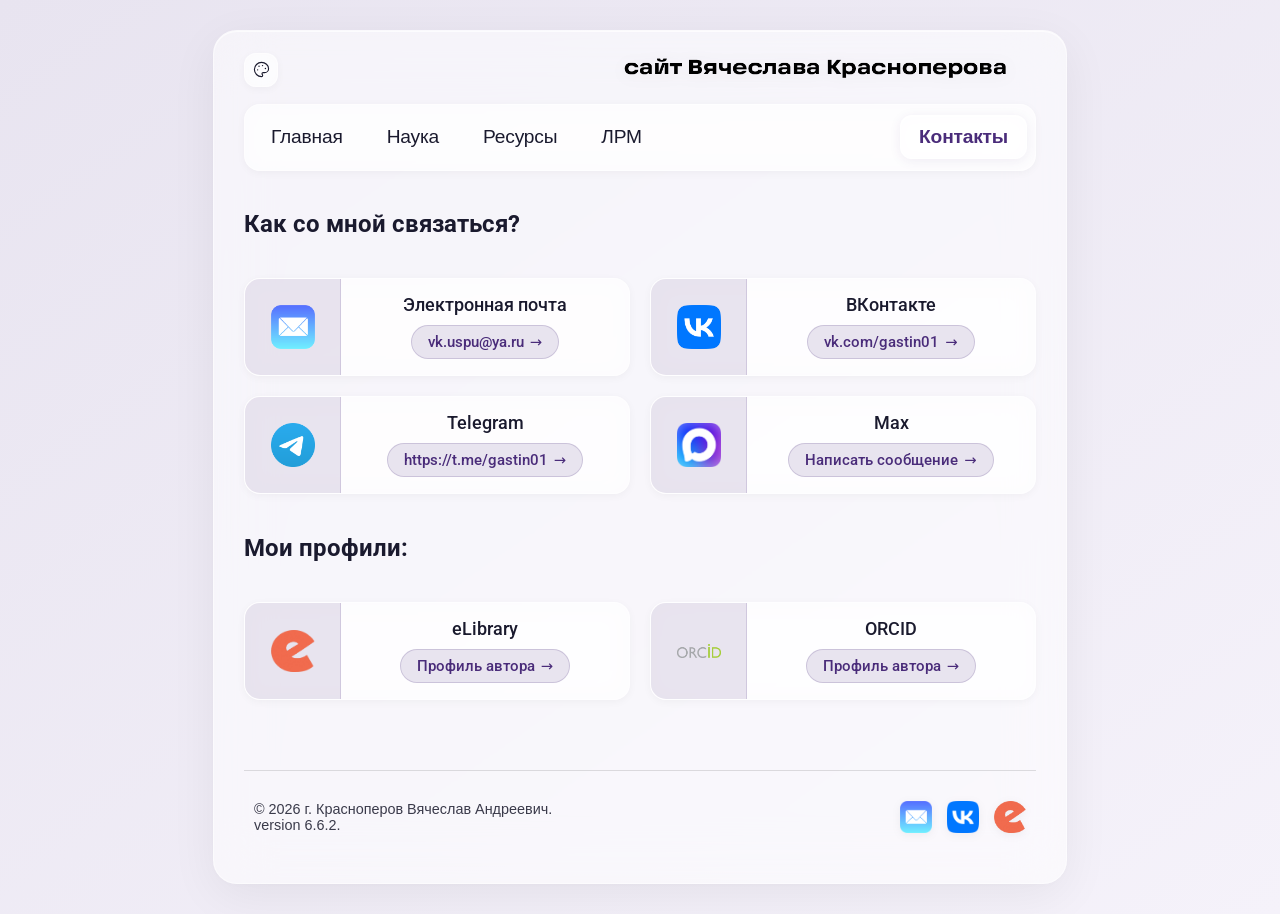
==== commit 37b525c5: "v6.6.2wl." ====
--- a/contacts.html
+++ b/contacts.html
@@ -1,5 +1,5 @@
 <!DOCTYPE html>
-<html>
+<html lang="ru">
 <script>
 (function () {
     var color = localStorage.getItem('themeColor') || 'purple';
@@ -8,18 +8,19 @@
     if (mode === 'dark') document.documentElement.classList.add('dark-theme');
 })();
 </script>
-	<head>
-	<meta charset="utf-8">
-	<meta name="viewport" content="width=device-width, initial-scale=1.0">
-	<link rel="manifest" href="/manifest.json">
-	<meta name="apple-mobile-web-app-capable" content="yes">
-	<meta name="apple-mobile-web-app-status-bar-style" content="default">
-	<meta name="apple-mobile-web-app-title" content="vk-uspu">
-	<link rel="apple-touch-icon" href="apple-icon-180.png">
-	<title>сайт Вячеслава Красноперова</title>
-	<link href="https://fonts.googleapis.com/css2?family=Roboto:wght@400;700&display=swap" rel="stylesheet">
-	<link rel="stylesheet" type="text/css" href="style.css" media="screen"/>
-	</head>
+<head>
+    <meta charset="utf-8">
+    <meta name="viewport" content="width=device-width, initial-scale=1.0">
+    <link rel="manifest" href="/manifest.json">
+	<link rel="icon" href="assets/icons/favicon.ico" type="image/x-icon">
+    <meta name="apple-mobile-web-app-capable" content="yes">
+    <meta name="apple-mobile-web-app-status-bar-style" content="default">
+    <meta name="apple-mobile-web-app-title" content="vk-uspu">
+    <link rel="apple-touch-icon" href="assets/icons/apple-icon-180.png">
+    <title>сайт Вячеслава Красноперова</title>
+    <link href="https://fonts.googleapis.com/css2?family=Roboto:wght@400;700&display=swap" rel="stylesheet">
+    <link rel="stylesheet" type="text/css" href="style.css" media="screen"/>
+</head>
 <body>
 	<div id="page">
 <header>
@@ -60,6 +61,7 @@
             <li><a href="index.html">Главная</a></li>
             <li><a href="science.html">Наука</a></li>
             <li><a href="resourses.html">Ресурсы</a></li>
+			<li><a href="lwm.html">ЛРМ</a></li>
             <li class="rght active"><a href="contacts.html">Контакты</a></li>
         </ul>
     </nav>
@@ -72,7 +74,7 @@
     <div class="contacts-container">
         <div class="contact-item">
             <div class="contact-icon">
-                <img src="email-logo.png" alt="Email">
+                <img src="assets/logos/email-logo.png" alt="Email">
             </div>
             <div class="contact-info">
                 <h3>Электронная почта</h3>
@@ -82,7 +84,7 @@
         
         <div class="contact-item">
             <div class="contact-icon">
-                <img src="vk-logo.webp" alt="ВКонтакте">
+                <img src="assets/logos/vk-logo.webp" alt="ВКонтакте">
             </div>
             <div class="contact-info">
                 <h3>ВКонтакте</h3>
@@ -92,7 +94,7 @@
         
         <div class="contact-item">
             <div class="contact-icon">
-                <img src="telegram-logo.png" alt="Telegram">
+                <img src="assets/logos/telegram-logo.png" alt="Telegram">
             </div>
             <div class="contact-info">
                 <h3>Telegram</h3>
@@ -102,7 +104,7 @@
 		
 		<div class="contact-item">
             <div class="contact-icon">
-                <img src="max-logo.png" alt="Max">
+                <img src="assets/logos/max-logo.png" alt="Max">
             </div>
             <div class="contact-info">
                 <h3>Max</h3>
@@ -116,7 +118,7 @@
 	<div class="contacts-container">       
         <div class="contact-item">
             <div class="contact-icon">
-                <img src="elibrary-logo.png" alt="eLibrary">
+                <img src="assets/logos/elibrary-logo.png" alt="eLibrary">
             </div>
             <div class="contact-info">
                 <h3>eLibrary</h3>
@@ -125,7 +127,7 @@
         </div>
 		<div class="contact-item">
             <div class="contact-icon">
-                <img src="orcid-logo.png" alt="ORCID">
+                <img src="assets/logos/orcid-logo.png" alt="ORCID">
             </div>
             <div class="contact-info">
                 <h3>ORCID</h3>
@@ -135,26 +137,25 @@
     </div>
  </section>
 	
-	<footer>
-    <div class="footer-content">
-        <div class="copyright">
-                       © 2026 г. Красноперов Вячеслав Андреевич. <br>
-				version 6.5.1.
-        </div>
-        
-        <div class="social-links">
-            <a href="mailto:vk.uspu@ya.ru" class="social-icon">
-                <img src="email-logo.png" alt="Email">
-            </a>
-            <a href="https://vk.com/gastin01" target="_blank" class="social-icon">
-                <img src="vk-logo.webp" alt="ВКонтакте">
-            </a>
-            <a href="https://elibrary.ru/author_profile.asp?authorid=1251425" target="_blank" class="social-icon">
-                <img src="elibrary-logo.png" alt="elibrary">
-            </a>
-        </div>
-    </div>
-</footer>
+    <footer>
+        <div class="footer-content">
+            <div class="copyright">
+                © 2026 г. Красноперов Вячеслав Андреевич. <br>
+				version 6.6.2.
+            </div>
+            <div class="social-links">
+                <a href="mailto:vk.uspu@ya.ru" class="social-icon">
+                    <img src="assets/logos/email-logo.png" alt="Email">
+                </a>
+                <a href="https://vk.com/gastin01" target="_blank" class="social-icon">
+                    <img src="assets/logos/vk-logo.webp" alt="ВКонтакте">
+                </a>
+                <a href="https://elibrary.ru/author_profile.asp?authorid=1251425" target="_blank" class="social-icon">
+                    <img src="assets/logos/elibrary-logo.png" alt="eLibrary">
+                </a>
+            </div>
+        </div>
+    </footer>
 	</div>
 	</div>
 	<script>
@@ -197,7 +198,9 @@
             modeToggle.setAttribute('aria-pressed', isDark ? 'true' : 'false');
         }
         if (logo) {
-            logo.src = isDark ? 'logo-dark.png' : 'logo-light.png';
+            logo.src = isDark
+    ? 'assets/logos/logo-dark.png'
+    : 'assets/logos/logo-light.png';
         }
 
         localStorage.setItem('themeMode', mode);
--- a/style.css
+++ b/style.css
@@ -1,2161 +1,3129 @@
-/* ============================================================
-   ПЕРЕМЕННЫЕ (светлая тема по умолчанию)
-   ============================================================ */
-:root {
-    /* Основные цвета (фиолетовые) */
-    --brand-color: #4a2c7a;
-    --brand-color-rgb: 74, 44, 122;
-    --brand-light: rgba(74, 44, 122, 0.12);
-    --brand-hover: rgba(74, 44, 122, 0.20);
-    --brand-border: rgba(74, 44, 122, 0.25);
-
-    /* Фоны и поверхности */
-    --bg-body: linear-gradient(145deg, #e8e4f0, #f5f2fa);
-    --bg-page: rgba(255, 255, 255, 0.35);
-    --glass-white: rgba(255, 255, 255, 0.35);
-    --glass-border: rgba(255, 255, 255, 0.45);
-    --glass-shadow: 0 12px 48px rgba(0, 0, 0, 0.06), 0 2px 10px rgba(0, 0, 0, 0.02), inset 0 1px 0 rgba(255, 255, 255, 0.7);
-	--card-bg: rgba(255,255,255,.55);
-	--card-hover: rgba(255,255,255,.60);
-	--table-row-hover: rgba(255,255,255,.42);
-	--footer-border: rgba(0, 0, 0, 0.12);   /* тёмно-серая линия в светлой теме */
-
-    /* Текст */
-    --text-primary: #1a1a2e;
-    --text-secondary: #2a2a3e;
-    --text-muted: #3a3a4a;
-    --text-light: #2a2a2a;
-
-    /* Тени */
-    --shadow-sm: 0 2px 8px rgba(0, 0, 0, 0.04);
-    --shadow-md: 0 4px 20px rgba(0, 0, 0, 0.08);
-    --shadow-lg: 0 8px 32px rgba(0, 0, 0, 0.12);
-
-    /* Уведомления */
-    --notif-bg: rgba(255, 255, 255, 0.80);
-    --notif-border: rgba(255, 255, 255, 0.50);
-    --notif-text: #1a1a2e;
-    --notif-text-muted: #3a3a4a;
-
-    /* Кнопки */
-    --btn-bg: rgba(255, 255, 255, 0.20);
-    --btn-border: rgba(255, 255, 255, 0.30);
-    --btn-hover-bg: rgba(74, 44, 122, 0.12);
-}
-
-/* ============================================================
-   ТЁМНАЯ ТЕМА
-   ============================================================ */
-html.dark-theme {
-    --bg-body: linear-gradient(145deg, #2b2622, #40342c);
-    --bg-page: rgba(34, 30, 26, 0.78);
-    --glass-white: rgba(68, 62, 57, 0.58);
-    --glass-border: rgba(255,255,255,.14);
-    --glass-shadow: 0 12px 42px rgba(0,0,0,.45), 0 2px 10px rgba(0,0,0,.25), inset 0 1px 0 rgba(255,255,255,.05);
-    --card-bg: rgba(255,255,255,.085);
-    --card-hover: rgba(255,255,255,.15);
-    --table-row-hover: rgba(255,255,255,.08);
-    --text-primary: #f2ece5;
-    --text-secondary: #ddd4ca;
-    --text-muted: #b8aea5;
-    --text-light: #e7dfd6;
-    --shadow-sm: 0 2px 8px rgba(0,0,0,.28);
-    --shadow-md: 0 4px 20px rgba(0,0,0,.35);
-    --shadow-lg: 0 8px 32px rgba(0,0,0,.42);
-    --notif-bg: rgba(42,38,34,.88);
-    --notif-border: rgba(255,255,255,.14);
-    --notif-text: #f2ece5;
-    --notif-text-muted: #b8aea5;
-    --btn-bg: rgba(255,255,255,.09);
-    --btn-border: rgba(255,255,255,.14);
-    --btn-hover-bg: rgba(255,117,20,.20);
-    --brand-color: #ff7514;
-    --brand-color-rgb: 255,117,20;
-    --brand-light: rgba(255,117,20,.12);
-    --brand-hover: rgba(255,117,20,.22);
-    --brand-border: rgba(255,117,20,.28);
-}
-
-/* ============================================================
-   ОБЩИЕ СБРОСЫ И БАЗОВЫЕ СТИЛИ
-   ============================================================ */
-* {
-    margin: 0;
-    padding: 0;
-    box-sizing: border-box;
-    -webkit-tap-highlight-color: transparent;
-}
-
-html {
-    -webkit-text-size-adjust: 100%;
-    text-size-adjust: 100%;
-}
-
-html, body {
-    overflow-x: hidden;
-    max-width: 100%;
-}
-
-img, svg {
-    max-width: 100%;
-    height: auto;
-}
-
-a, button, input, select {
-    touch-action: manipulation;
-}
-
-body {
-    min-height: 100vh;
-    display: flex;
-    justify-content: center;
-    align-items: flex-start;
-    padding: 30px;
-    padding-left: max(30px, env(safe-area-inset-left));
-    padding-right: max(30px, env(safe-area-inset-right));
-    padding-bottom: max(30px, env(safe-area-inset-bottom));
-    background: var(--bg-body);
-    font-family: 'Segoe UI', Roboto, system-ui, -apple-system, sans-serif;
-    color: var(--text-primary);
-    position: relative;
-    transition: background 0.3s ease, color 0.3s ease;
-}
-
-/* На тач-устройствах без реального ховера убираем "залипающие"
-   hover-эффекты (transform/scale), которые остаются висеть после тапа */
-@media (hover: none) {
-    .achievements-list li:hover,
-    .numbered-list li:hover,
-    .achievements-list ul li:hover,
-    .contact-item:hover,
-    .contact-card:hover,
-    .stats-grid .contact-card:hover,
-    .research-grid .contact-card:hover,
-    .pages-grid .contact-card:hover {
-        transform: none !important;
-    }
-}
-
-/* ============================================================
-   ОСНОВНОЙ КОНТЕЙНЕР
-   ============================================================ */
-#page {
-    width: 70%;
-    max-width: 1200px;
-    margin: 0 auto;
-    background: var(--bg-page);
-    backdrop-filter: blur(28px) saturate(1.1);
-    -webkit-backdrop-filter: blur(28px) saturate(1.1);
-    border-radius: 24px;
-    border: 1px solid var(--glass-border);
-    box-shadow: var(--glass-shadow);
-    padding: 0 30px 30px 30px;
-    transition: all 0.3s ease;
-    overflow: hidden;
-}
-
-/* ============================================================
-   ШАПКА И ПЕРЕКЛЮЧАТЕЛЬ ТЕМЫ
-   ============================================================ */
-header {
-    background: transparent;
-    padding: 10px 0 0 0;
-}
-
-.header-top {
-    display: flex;
-    justify-content: space-between;
-    align-items: center;
-    margin-bottom: 10px;
-}
-
-.logo {
-    display: block;
-    padding: 10px 0;
-    background: transparent;
-}
-
-.logo img {
-    width: 400px;
-    height: auto;
-    margin-right: 20px;
-    filter: drop-shadow(0 2px 8px rgba(0,0,0,0.05));
-    transition: filter 0.3s ease;
-}
-
-.dark-theme .logo img {
-    filter: drop-shadow(0 2px 8px rgba(0,0,0,0.3));
-}
-
-/* ===== СЛАЙДЕР ТЕМЫ ===== */
-.theme-switch {
-    display: flex;
-    align-items: center;
-    background: var(--btn-bg);
-    backdrop-filter: blur(8px);
-    -webkit-backdrop-filter: blur(8px);
-    border: 1px solid var(--btn-border);
-    border-radius: 12px;
-    padding: 4px;
-    cursor: pointer;
-    user-select: none;
-    position: relative;
-    width: 80px;
-    height: 34px;
-    transition: background 0.3s ease, border-color 0.3s ease;
-    box-shadow: var(--shadow-sm);
-    flex-shrink: 0;
-}
-
-.theme-switch .slider {
-    position: absolute;
-    top: 4px;
-    left: 4px;
-    width: calc(50% - 4px);
-    height: calc(100% - 8px);
-    background: var(--card-bg);
-    border: 1px solid var(--glass-border);
-    border-radius: 10px;
-    transition: transform 0.3s cubic-bezier(0.4, 0, 0.2, 1);
-    box-shadow: 0 2px 6px rgba(var(--brand-color-rgb), 0.12);
-}
-
-.theme-switch.dark .slider {
-    transform: translateX(calc(100% + 0px));
-}
-
-.theme-switch .labels {
-    display: grid;
-    grid-template-columns: 1fr 1fr;
-    width: 100%;
-    height: 100%;
-    position: relative;
-    z-index: 1;
-    color: var(--text-primary);
-    font-weight: 600;
-    font-size: 0.85rem;
-    place-items: center;
-}
-
-.theme-switch .labels span {
-    text-align: center;
-    transition: color 0.3s ease;
-    line-height: 1;
-}
-
-.theme-switch .labels span.active{
-    color:var(--brand-color);
-    font-weight:700;
-}
-
-/* ============================================================
-   НАВИГАЦИЯ
-   ============================================================ */
-nav {
-    clear: both;
-    margin-top: -5px;
-    background: var(--card-bg);
-    backdrop-filter: blur(12px) saturate(1.1);
-    -webkit-backdrop-filter: blur(12px) saturate(1.1);
-    border-radius: 16px;
-    border: 1px solid var(--glass-border);
-    box-shadow: var(--shadow-sm);
-    padding: 0 8px;
-}
-
-nav ul {
-    list-style: none;
-    margin: 0;
-    padding: 0;
-    height: 65px;
-    display: flex;
-    align-items: center;
-    gap: 8px;
-}
-
-nav li {
-    margin: 0;
-    font-family: 'Segoe UI', Arial, sans-serif;
-    font-weight: 500;
-}
-
-nav li.rght {
-    margin-left: auto !important;
-}
-
-nav li a {
-    display: inline-block;
-    padding: 10px 18px;
-    text-decoration: none;
-    color: var(--text-primary);
-    background: transparent;
-    border-radius: 12px;
-    font-weight: 500;
-    transition: all 0.25s ease;
-    font-size: 1.2rem;
-    letter-spacing: -0.2px;
-}
-
-nav li a:hover {
-    background: var(--brand-light);
-    backdrop-filter: blur(4px);
-    -webkit-backdrop-filter: blur(4px);
-    color: var(--brand-color);
-    box-shadow: 0 2px 8px rgba(var(--brand-color-rgb), 0.06);
-}
-
-nav li.active a {
-    background: rgba(255, 255, 255, 0.25);
-    backdrop-filter: blur(10px);
-    -webkit-backdrop-filter: blur(10px);
-    color: var(--brand-color);
-    border: 1px solid rgba(255, 255, 255, 0.45);
-    box-shadow: 0 2px 12px rgba(var(--brand-color-rgb), 0.08), inset 0 1px 0 rgba(255, 255, 255, 0.6);
-    font-weight: 600;
-}
-
-.dark-theme nav li.active a {
-    background: rgba(255, 255, 255, 0.06);
-    border-color: rgba(255, 255, 255, 0.08);
-    box-shadow: 0 2px 8px rgba(0, 0, 0, 0.2), inset 0 1px 0 rgba(255, 255, 255, 0.03);
-    color: var(--brand-color);
-    font-weight: 600;
-}
-
-nav li.active a:hover {
-    background: rgba(255, 255, 255, 0.35);
-    backdrop-filter: blur(14px);
-    -webkit-backdrop-filter: blur(14px);
-    box-shadow: 0 2px 16px rgba(var(--brand-color-rgb), 0.12);
-}
-
-.dark-theme nav li.active a:hover {
-    background: rgba(255, 255, 255, 0.10);
-    box-shadow: 0 2px 12px rgba(0, 0, 0, 0.3);
-}
-
-/* ============================================================
-   КОНТЕНТ (общие стили)
-   ============================================================ */
-#content {
-    padding: 10px 0 0 0;
-}
-
-#content h1 {
-    font-size: 2rem;
-    margin: 20px 0 15px;
-    color: var(--text-primary);
-    font-weight: 600;
-    letter-spacing: -0.5px;
-}
-
-#content h2 {
-    font-size: 1.6rem;
-    margin: 30px 0 15px;
-    color: var(--text-secondary);
-    font-weight: 500;
-    letter-spacing: -0.3px;
-}
-
-#content h3 {
-    font-size: 1.3rem;
-    margin: 25px 0 10px;
-    color: var(--text-secondary);
-    font-weight: 500;
-    text-align: left;
-}
-
-#content p {
-    margin: 0 0 15px;
-    text-align: justify;
-    line-height: 1.6;
-    font-size: 1.05rem;
-    color: var(--text-light);
-}
-
-#content a {
-    color: var(--brand-color);
-    text-decoration: none;
-    border-bottom: 1px dashed rgba(var(--brand-color-rgb), 0.3);
-    transition: all 0.2s ease;
-}
-
-#content a:hover {
-    color: color-mix(in srgb, var(--brand-color) 80%, black);
-    border-bottom-style: solid;
-    border-color: var(--brand-color);
-}
-
-.dark-theme #content a:hover {
-    color: color-mix(in srgb, var(--brand-color) 80%, white);
-}
-
-/* ============================================================
-   ФОТОГРАФИЯ ПРОФИЛЯ (общая, но используется в hero)
-   ============================================================ */
-.profile-photo {
-    float: left;
-    width: 40%;
-    height: auto;
-    margin: 0 20px 15px 0;
-    border-radius: 16px;
-    box-shadow: 0 8px 24px rgba(0, 0, 0, 0.08);
-    border: 1px solid rgba(255, 255, 255, 0.4);
-    transition: border-color 0.3s ease;
-}
-
-.dark-theme .profile-photo {
-    border-color: rgba(255, 255, 255, 0.1);
-    box-shadow: 0 8px 24px rgba(0, 0, 0, 0.3);
-}
-
-/* ============================================================
-   СПИСКИ (достижения)
-   ============================================================ */
-.achievements-list,
-.numbered-list {
-    list-style: none;
-    padding: 0;
-    margin: 25px 0;
-}
-
-.achievements-list li,
-.numbered-list li {
-    padding: 16px 20px 16px 55px;
-    margin-bottom: 12px;
-    background: var(--card-bg);
-    backdrop-filter: blur(8px);
-    -webkit-backdrop-filter: blur(8px);
-    border-radius: 14px;
-    border: 1px solid var(--glass-border);
-    box-shadow: var(--shadow-sm);
-    font-size: 1rem;
-    color: var(--text-primary);
-    position: relative;
-    transition: all 0.25s ease;
-}
-
-.achievements-list li:hover,
-.numbered-list li:hover {
-    transform: translateX(6px);
-    background: var(--card-hover);
-    box-shadow: 0 6px 20px rgba(var(--brand-color-rgb), 0.08);
-    border-color: rgba(var(--brand-color-rgb), 0.20);
-}
-
-.dark-theme .achievements-list li:hover,
-.dark-theme .numbered-list li:hover {
-    box-shadow: 0 6px 20px rgba(0, 0, 0, 0.3);
-}
-
-.achievements-list li::before {
-    content: "✓";
-    position: absolute;
-    left: 18px;
-    top: 50%;
-    transform: translateY(-50%);
-    width: 24px;
-    height: 24px;
-    background: var(--brand-light);
-    backdrop-filter: blur(4px);
-    color: var(--brand-color);
-    font-size: 14px;
-    font-weight: bold;
-    border-radius: 50%;
-    display: flex;
-    align-items: center;
-    justify-content: center;
-    border: 1px solid rgba(var(--brand-color-rgb), 0.2);
-}
-
-.numbered-list li::before {
-    content: counter(list-counter);
-    position: absolute;
-    left: 18px;
-    top: 18px;
-    transform: none;
-    width: 24px;
-    height: 24px;
-    background: var(--brand-light);
-    backdrop-filter: blur(4px);
-    color: var(--brand-color);
-    font-size: 13px;
-    font-weight: bold;
-    border-radius: 50%;
-    display: flex;
-    align-items: center;
-    justify-content: center;
-    border: 1px solid rgba(var(--brand-color-rgb), 0.2);
-    pointer-events: none;
-}
-
-.numbered-list {
-    counter-reset: list-counter;
-}
-.numbered-list li {
-    counter-increment: list-counter;
-}
-
-.achievements-list ul {
-    list-style: none;
-    padding-left: 0;
-    margin: 15px 0 5px 0;
-}
-
-.achievements-list ul li {
-    padding: 10px 15px 10px 40px;
-    margin-bottom: 6px;
-    background: rgba(255, 255, 255, 0.20);
-    backdrop-filter: blur(4px);
-    border-radius: 10px;
-    border-left: 3px solid rgba(var(--brand-color-rgb), 0.3);
-    font-size: 0.95rem;
-    color: var(--text-light);
-    box-shadow: none;
-    position: relative;
-    transform: none !important;
-}
-
-.dark-theme .achievements-list ul li {
-    background: rgba(255, 255, 255, 0.05);
-    border-left-color: rgba(var(--brand-color-rgb), 0.5);
-}
-
-.achievements-list ul li::before {
-    content: "•";
-    position: absolute;
-    left: 16px;
-    top: 50%;
-    transform: translateY(-50%);
-    width: auto;
-    height: auto;
-    background: transparent;
-    color: var(--brand-color);
-    font-size: 20px;
-    border-radius: 0;
-    display: block;
-    border: none;
-}
-
-.achievements-list ul li:hover {
-    background: rgba(255, 255, 255, 0.35);
-    transform: translateX(4px) !important;
-    border-left-color: var(--brand-color);
-}
-
-.dark-theme .achievements-list ul li:hover {
-    background: rgba(255, 255, 255, 0.1);
-}
-
-/* ============================================================
-   КОНТАКТЫ и РЕСУРСЫ
-   ============================================================ */
-.contacts-container {
-    display: grid;
-    grid-template-columns: 1fr 1fr;
-    gap: 20px;
-    max-width: 100%;
-    margin: 30px 0;
-}
-
-/* плитка: слева — иконка на фирменном фоне на всю высоту плитки,
-   справа — название сверху и кнопка-ссылка под ним.
-   Ограничено .contacts-container, чтобы не задеть .contact-card
-   в блоках "Кратко обо мне"/"Направления"/"Разделы" на главной —
-   у них та же CSS-классовая "рубашка", но другая внутренняя структура. */
-.contacts-container .contact-item,
-.contacts-container .contact-card {
-    display: flex;
-    align-items: stretch;
-    padding: 0;
-    overflow: hidden;          /* обрезает панель иконки по скруглению плитки */
-    background: var(--card-bg);
-    backdrop-filter: blur(12px);
-    -webkit-backdrop-filter: blur(12px);
-    border-radius: 16px;
-    border: 1px solid var(--glass-border);
-    box-shadow: var(--shadow-sm);
-    transition: all 0.3s ease;
-    margin-bottom: 0;
-}
-
-.contacts-container .contact-item:hover,
-.contacts-container .contact-card:hover {
-    transform: translateY(-4px) scale(1.01);
-    background: var(--card-hover);
-    box-shadow: 0 12px 32px rgba(var(--brand-color-rgb), 0.08);
-    border-color: rgba(var(--brand-color-rgb), 0.20);
-}
-
-.dark-theme .contacts-container .contact-item:hover,
-.dark-theme .contacts-container .contact-card:hover {
-    box-shadow: 0 12px 32px rgba(0, 0, 0, 0.3);
-}
-
-/* панель иконки — во всю высоту плитки, фирменный фон, иконка с небольшим
-   отступом от края панели */
-.contact-icon {
-    width: 96px;
-    flex-shrink: 0;
-    display: flex;
-    align-items: center;
-    justify-content: center;
-    background: var(--brand-light);
-    border-radius: 0;
-    padding: 16px;
-    border: none;
-    border-right: 1px solid rgba(var(--brand-color-rgb), 0.15);
-}
-
-.contact-icon img {
-    width: 100%;
-    max-width: 44px;
-    height: auto;
-    max-height: 44px;
-    object-fit: contain;
-}
-
-/* .contact-info переиспользуется и в блоках "Кратко обо мне"/"Направления"/
-   "Разделы" на главной (там своя структура h3+p без иконки) — поэтому
-   новую раскладку "текст + кнопка" ограничиваем .contacts-container */
-.contacts-container .contact-info {
-    flex: 1;
-    display: flex;
-    flex-direction: column;
-    align-items: center;        /* заголовок и кнопка — по центру блока */
-    justify-content: center;
-    text-align: center;
-    gap: 10px;
-    padding: 16px 20px;
-    min-width: 0;               /* чтобы длинные ссылки корректно переносились */
-}
-
-.contacts-container .contact-info h3 {
-    margin: 0;
-    font-size: 1.1rem;
-    color: var(--text-primary);
-    font-weight: 500;
-    text-align: center;
-}
-
-/* ссылка — кнопка под названием, а не подчёркнутый текст в строку.
-   #content поднимает приоритет выше общего "#content a" (у него был пунктир
-   и своя подсветка при наведении, из-за чего кнопка выглядела неряшливо) */
-#content .contacts-container .contact-info a {
-    display: inline-flex;
-    align-self: center;
-    align-items: center;
-    gap: 6px;
-    margin: 0;
-    padding: 7px 16px;
-    font-size: 0.92rem;
-    font-weight: 500;
-    color: var(--brand-color);
-    background: var(--brand-light);
-    border: 1px solid rgba(var(--brand-color-rgb), 0.18);
-    border-radius: 20px;
-    text-decoration: none;
-    max-width: 100%;
-    word-break: break-word;
-    transition: all 0.2s ease;
-}
-
-#content .contacts-container .contact-info a::after {
-    content: "→";
-    flex-shrink: 0;
-    transition: transform 0.2s ease;
-}
-
-/* светлая тема: фон кнопки становится фирменным — текст должен посветлеть,
-   иначе фиолетовый на фиолетовом сливается */
-#content .contacts-container .contact-info a:hover {
-    background: var(--brand-color);
-    border-color: var(--brand-color);
-    color: #fff;
-}
-
-#content .contacts-container .contact-info a:hover::after {
-    transform: translateX(3px);
-}
-
-/* тёмная тема: фон кнопки при наведении — фирменный оранжевый,
-   белый текст на нём читается хуже — делаем текст тёмным */
-.dark-theme #content .contacts-container .contact-info a:hover {
-    color: #241d17;
-}
-
-.contacts-list-vertical {
-    display: flex;
-    flex-direction: column;
-    gap: 20px;
-    max-width: 800px;
-    margin: 30px auto;
-}
-
-/* ============================================================
-   ПОДВАЛ
-   ============================================================ */
-footer {
-    clear: both;
-    margin-top: 40px;
-    padding: 20px 0 10px;
-    border-top: 1px solid var(--footer-border);  /* используем новую переменную */
-    background: transparent;
-    color: var(--text-muted);
-}
-
-.footer-content {
-    width: 100%;
-    margin: 0 auto;
-    display: flex;
-    justify-content: space-between;
-    align-items: center;
-}
-
-.copyright {
-    font-family: 'Segoe UI', Arial, sans-serif;
-    color: var(--text-muted);
-    padding: 10px;
-    font-size: 0.9rem;
-}
-
-.social-links {
-    display: flex;
-    gap: 15px;
-    padding-right: 10px;
-}
-
-.social-icon img {
-    width: 32px;
-    height: 32px;
-    display: block;
-    transition: opacity 0.3s ease;
-    filter: drop-shadow(0 2px 4px rgba(0,0,0,0.05));
-}
-
-.dark-theme .social-icon img {
-    filter: drop-shadow(0 2px 4px rgba(0,0,0,0.3));
-}
-
-.social-icon:hover img {
-    opacity: 0.7;
-}
-
-/* ============================================================
-   ТАБЛИЦА ПУБЛИКАЦИЙ
-   ============================================================ */
-.table-wrapper{
-    overflow-x:auto;
-    overflow-y:hidden;
-    border-radius:18px;
-    border:1px solid var(--glass-border);
-    background: rgba(165, 160, 185, .05);
-    backdrop-filter:blur(12px);
-    -webkit-backdrop-filter:blur(12px);
-    box-shadow:var(--shadow-md);
-}
-
-.publications-table{
-    width:100%;
-    min-width:760px;
-    border-collapse:separate;
-    border-spacing:0;
-    font-size:.96rem;
-}
-
-.publications-table thead th{
-    padding:18px 16px;
-    text-align:center;
-    font-weight:600;
-    color:var(--text-primary);
-    background:rgba(255,255,255,.72);
-    border-bottom:1px solid var(--glass-border);
-    position:sticky;
-    top:0;
-    z-index:2;
-}
-
-.dark-theme .publications-table thead th{
-    background:rgba(255,255,255,.08);
-}
-
-.publications-table thead th:first-child{
-    border-top-left-radius:18px;
-    border-bottom-left-radius:18px;
-}
-
-.publications-table thead th:last-child{
-    border-top-right-radius:18px;
-    border-bottom-right-radius:18px;
-}
-
-.publications-table tbody td{
-    padding:18px 16px;
-    vertical-align:middle;
-    color:var(--text-secondary);
-    background:transparent;
-    transition: background .18s ease, color .18s ease;
-}
-
-.publications-table tbody tr{
-    transition:.18s ease;
-}
-
-.publications-table tbody td{
-    padding:18px 16px;
-    background:transparent;
-    transition:background .18s ease;
-}
-
-.publications-table tbody tr:hover td{
-    background:var(--table-row-hover);
-}
-
-.publications-table tbody tr:hover td:first-child{
-    border-radius:14px 0 0 14px;
-}
-
-.publications-table tbody tr:hover td:last-child{
-    border-radius:0 14px 14px 0;
-}
-
-.publications-table td.center,
-.publications-table th.center{
-    text-align:center;
-}
-
-.publications-table td:first-child{
-    width:72px;
-    white-space:nowrap;
-}
-
-.author-nowrap{
-    white-space:nowrap;
-}
-
-.publications-table .level-badge{
-    margin:2px auto;
-}
-
-.actions-cell{
-    text-align:center;
-    vertical-align:middle;
-    width:150px;
-}
-
-.actions-cell .btn-sm{
-    display:flex;
-    align-items:center;
-    justify-content:center;
-    width:100px;
-    height:29px;
-    margin:0 auto 10px;
-}
-
-.actions-cell a.btn-sm{
-    font-weight:700;
-}
-
-.actions-cell button.btn-sm{
-    font-weight:500;
-}
-
-.actions-cell .btn-sm:last-child{
-    margin-bottom:0;
-}
-
-.publications-table .btn-sm{
-    height:34px;
-    padding:0 14px;
-    border:none;
-    border-radius:12px;
-    background:rgba(255, 255, 255, .72);
-    backdrop-filter:blur(8px);
-    -webkit-backdrop-filter:blur(8px);
-    color:var(--text-primary);
-    font-size:.9rem;
-    font-weight:600;
-    text-decoration:none;
-    cursor:pointer;
-    box-shadow:var(--shadow-sm);
-    transition: background .2s, color .2s, transform .15s, box-shadow .2s;
-}
-
-.dark-theme .publications-table .btn-sm{
-    background:rgba(255,255,255,.08);
-}
-
-.publications-table .btn-sm:hover{
-    background:var(--btn-hover-bg);
-    color:var(--brand-color);
-    box-shadow:0 4px 12px rgba(var(--brand-color-rgb),.12);
-}
-
-.publications-table .btn-sm:active{
-    transform:scale(.97);
-}
-
-.publications-table .btn-sm{
-    border-bottom:none !important;
-}
-
-/* ============================================================
-   ФИЛЬТРЫ
-   ============================================================ */
-.filter-bar {
-    display: flex;
-    flex-wrap: wrap;
-    align-items: center;
-    gap: 16px 20px;
-    padding: 16px 20px;
-    margin-bottom: 24px;
-    background: var(--card-bg);
-    backdrop-filter: blur(12px);
-    -webkit-backdrop-filter: blur(12px);
-    border-radius: 16px;
-    border: 1px solid var(--glass-border);
-    box-shadow: var(--shadow-md);
-}
-
-.filter-group {
-    display: flex;
-    align-items: center;
-    gap: 8px;
-}
-.filter-group label {
-    font-weight: 500;
-    font-size: 0.95rem;
-    color: var(--text-primary);
-}
-
-.filter-group select,
-.filter-group input {
-    padding: 6px 32px 6px 14px;
-    border-radius: 10px;
-    border: 1px solid var(--glass-border);
-    background: var(--btn-bg);
-    backdrop-filter: blur(4px);
-    -webkit-backdrop-filter: blur(4px);
-    font-size: 0.95rem;
-    color: var(--text-primary);
-    outline: none;
-    transition: border 0.2s, box-shadow 0.2s;
-    box-shadow: var(--shadow-sm);
-    appearance: none;
-    -webkit-appearance: none;
-    -moz-appearance: none;
-    background-image: url("data:image/svg+xml,%3Csvg xmlns='http://www.w3.org/2000/svg' width='12' height='8' viewBox='0 0 12 8'%3E%3Cpath d='M1 1l5 5 5-5' stroke='%234a2c7a' stroke-width='1.5' fill='none' stroke-linecap='round'/%3E%3C/svg%3E");
-    background-repeat: no-repeat;
-    background-position: right 12px center;
-    background-size: 12px 8px;
-    cursor: pointer;
-}
-
-.dark-theme .filter-group select,
-.dark-theme .filter-group input {
-    background-image: url("data:image/svg+xml,%3Csvg xmlns='http://www.w3.org/2000/svg' width='12' height='8' viewBox='0 0 12 8'%3E%3Cpath d='M1 1l5 5 5-5' stroke='%23ff7514' stroke-width='1.5' fill='none' stroke-linecap='round'/%3E%3C/svg%3E");
-}
-
-.filter-group select::-ms-expand {
-    display: none;
-}
-
-.filter-group select:hover,
-.filter-group input:hover {
-    background-color: rgba(255, 255, 255, 0.15);
-}
-
-.dark-theme .filter-group select:hover,
-.dark-theme .filter-group input:hover {
-    background-color: rgba(255, 255, 255, 0.05);
-}
-
-.filter-group select:focus,
-.filter-group input:focus {
-    border-color: var(--brand-color);
-    background-color: rgba(255,255,255,0.25);
-    box-shadow: 0 2px 12px rgba(var(--brand-color-rgb), 0.10);
-}
-
-.dark-theme .filter-group select:focus,
-.dark-theme .filter-group input:focus {
-    background-color: rgba(255,255,255,0.08);
-}
-
-.filter-group select option {
-    background:#3a342f;
-    backdrop-filter: blur(8px);
-    color:#f0ece6;
-    padding: 8px 12px;
-}
-
-.dark-theme .filter-group select option {
-    background: #1a1a2e;
-    color: #e0e0e0;
-}
-
-.filter-group input {
-    padding: 8px 14px;
-    border-radius: 10px;
-    border: 1px solid var(--glass-border);
-    background-color: var(--btn-bg);
-    backdrop-filter: blur(4px);
-    -webkit-backdrop-filter: blur(4px);
-    font-size: 0.95rem;
-    color: var(--text-primary);
-    outline: none;
-    transition: border 0.2s, box-shadow 0.2s, background-color 0.2s;
-    box-shadow: var(--shadow-sm);
-    width: 100%;
-    min-width: 120px;
-}
-
-.filter-group input::placeholder {
-    color: var(--text-muted);
-    opacity: 0.6;
-}
-
-.search-group {
-    flex: 1 1 200px;
-}
-
-.result-count {
-    font-weight: 500;
-    color: var(--text-muted);
-    font-size: 0.95rem;
-    white-space: nowrap;
-}
-
-#clearFilters {
-    display: inline-flex;
-    align-items: center;
-    justify-content: center;
-    padding: 8px 20px;
-    font-size: 0.95rem;
-    font-weight: 500;
-    color: var(--text-primary);
-    background: var(--btn-bg);
-    backdrop-filter: blur(8px);
-    -webkit-backdrop-filter: blur(8px);
-    border: 1px solid var(--btn-border);
-    border-radius: 12px;
-    box-shadow: var(--shadow-sm);
-    transition: all 0.25s ease;
-    cursor: pointer;
-    text-decoration: none;
-    font-family: inherit;
-    white-space: nowrap;
-}
-
-#clearFilters:hover {
-    background: var(--btn-hover-bg);
-    color: var(--brand-color);
-    box-shadow: 0 2px 8px rgba(var(--brand-color-rgb), 0.06);
-}
-
-#clearFilters:active {
-    transform: scale(0.97);
-}
-
-/* ============================================================
-   УВЕДОМЛЕНИЯ (TOAST)
-   ============================================================ */
-#notification-container {
-    position: fixed;
-    top: 20px;
-    right: 20px;
-    z-index: 9999;
-    display: flex;
-    flex-direction: column;
-    gap: 12px;
-    max-width: 360px;
-    width: 100%;
-    pointer-events: none;
-}
-
-.notification {
-    display: flex;
-    align-items: center;
-    gap: 14px;
-    padding: 16px 20px;
-    background: var(--notif-bg);
-    backdrop-filter: blur(16px);
-    -webkit-backdrop-filter: blur(16px);
-    border-radius: 16px;
-    border: 1px solid var(--notif-border);
-    box-shadow: var(--shadow-lg);
-    pointer-events: auto;
-    transform: translateX(120%);
-    opacity: 0;
-    transition: transform 0.3s cubic-bezier(0.4, 0, 0.2, 1), opacity 0.3s ease;
-}
-
-.notification.show {
-    transform: translateX(0);
-    opacity: 1;
-}
-
-.notification.hide {
-    transform: translateX(120%);
-    opacity: 0;
-}
-
-.notification-icon {
-    flex-shrink: 0;
-    width: 36px;
-    height: 36px;
-    border-radius: 50%;
-    display: flex;
-    align-items: center;
-    justify-content: center;
-    font-size: 20px;
-    font-weight: 700;
-    color: white;
-}
-
-.notification.success .notification-icon {
-    background: #2e7d32;
-}
-.notification.error .notification-icon {
-    background: #c62828;
-}
-
-.notification-text {
-    flex: 1;
-    min-width: 0;
-}
-
-.notification-title {
-    font-weight: 700;
-    font-size: 1rem;
-    color: var(--notif-text);
-    margin-bottom: 2px;
-}
-
-.notification-message {
-    font-size: 0.9rem;
-    color: var(--notif-text-muted);
-    line-height: 1.4;
-}
-
-/* ===== Шапка контента: заголовок + счётчик ===== */
-.content-header {
-    display: flex;
-    justify-content: space-between;
-    align-items: center;
-    margin: 20px 0 15px 0;
-    flex-wrap: wrap;
-    gap: 12px;
-}
-
-.content-header h1 {
-    margin: 0;
-    font-size: 2rem;
-    font-weight: 600;
-    color: var(--text-primary);
-    letter-spacing: -0.5px;
-}
-
-.result-count-header {
-    font-weight: 500;
-    color: var(--text-muted);
-    font-size: 0.95rem;
-    white-space: nowrap;
-    background: var(--card-bg);
-    backdrop-filter: blur(8px);
-    padding: 4px 16px;
-    border-radius: 10px;
-    border: 1px solid var(--glass-border);
-    box-shadow: var(--shadow-sm);
-}
-
-/* ============================================================
-   БЕЙДЖИ УРОВНЯ ПУБЛИКАЦИИ
-   ============================================================ */
-.level-badge {
-    display: inline-block;
-    padding: 2px 10px;
-    border-radius: 20px;
-    font-size: 0.75rem;
-    font-weight: 600;
-    letter-spacing: 0.3px;
-    background: rgba(255,255,255,0.2);
-    backdrop-filter: blur(4px);
-    border: 1px solid rgba(255,255,255,0.2);
-    color: #1a1a2e;
-    white-space: nowrap;
-    margin: 2px 4px;
-    flex-shrink: 0;
-    transition: background 0.3s ease, border-color 0.3s ease;
-}
-
-.dark-theme .level-badge {
-    background: rgba(255,255,255,0.08);
-    border-color: rgba(255,255,255,0.1);
-    color: #d0d0e0;
-}
-
-.level-vak1 { background: rgba(198, 40, 40, 0.20); border-color: #c62828; color: #b71c1c; }
-.level-vak3 { background: rgba(46, 125, 50, 0.20); border-color: #2e7d32; color: #1e4a21; }
-.level-vak2 { background: rgba(249, 168, 37, 0.25); border-color: #f9a825; color: #7f6000; }
-.level-rinc { background: rgba(237, 108, 2, 0.20); border-color: #ed6c02; color: #8d4a00; }
-.level-other { background: rgba(117, 117, 117, 0.20); border-color: #757575; color: #424242; }
-
-.dark-theme .level-vak1 { background: rgba(198, 40, 40, 0.30); color: #ef9a9a; border-color: #ef5350; }
-.dark-theme .level-vak3 { background: rgba(46, 125, 50, 0.30); color: #a5d6a7; border-color: #66bb6a; }
-.dark-theme .level-vak2 { background: rgba(249, 168, 37, 0.30); color: #ffe082; border-color: #ffca28; }
-.dark-theme .level-rinc { background: rgba(237, 108, 2, 0.30); color: #ffcc80; border-color: #ffa726; }
-.dark-theme .level-other { background: rgba(117, 117, 117, 0.30); color: #b0b0b0; border-color: #9e9e9e; }
-
-/* ============================================================
-   АДАПТИВНОСТЬ (общая для всех страниц)
-   ============================================================ */
-
-/* Планшеты и маленькие ноутбуки */
-@media (max-width: 1024px) {
-    #page {
-        width: 85%;
-        padding: 0 20px 20px 20px;
-    }
-    .logo img {
-        width: 300px;
-    }
-    nav li a {
-        font-size: 1.1rem;
-        padding: 8px 14px;
-    }
-}
-
-/* Мобильные устройства (ширина до 768px) */
-@media (max-width: 768px) {
-    body {
-        padding: 16px;
-        padding-left: max(16px, env(safe-area-inset-left));
-        padding-right: max(16px, env(safe-area-inset-right));
-        padding-bottom: max(16px, env(safe-area-inset-bottom));
-    }
-    #page {
-        width: 100%;
-        padding: 0 12px 16px 12px;
-        border-radius: 16px;
-        /* меньше блюра на мобильных — ощутимо легче для GPU/батареи */
-        backdrop-filter: blur(14px) saturate(1.1);
-        -webkit-backdrop-filter: blur(14px) saturate(1.1);
-    }
-
-    .header-top {
-        flex-direction: row;
-        flex-wrap: wrap;
-        justify-content: space-between;
-        align-items: center;
-        gap: 8px;
-    }
-
-    .logo {
-        padding: 5px 0;
-        flex: 1 1 auto;
-        text-align: right;
-    }
-    .logo img {
-        width: 180px;
-        margin-right: 0;
-    }
-
-    .theme-switch {
-        width: 64px;
-        height: 28px;
-        padding: 3px;
-        border-radius: 10px;
-    }
-    .theme-switch .slider {
-        top: 3px;
-        left: 3px;
-        height: calc(100% - 6px);
-        width: calc(50% - 3px);
-        border-radius: 7px;
-    }
-    .theme-switch .labels {
-        font-size: 0.7rem;
-    }
-
-    nav {
-        margin-top: 6px;
-        padding: 4px 6px;
-        border-radius: 14px;
-        backdrop-filter: blur(8px) saturate(1.1);
-        -webkit-backdrop-filter: blur(8px) saturate(1.1);
-    }
-    nav ul {
-        height: auto;
-        min-height: 48px;
-        gap: 4px;
-        flex-wrap: wrap;
-        justify-content: center;
-    }
-    nav li {
-        flex: 0 1 auto;
-    }
-    nav li.rght {
-        margin-left: 0 !important;
-    }
-    nav li a {
-        font-size: 0.9rem;
-        padding: 10px 14px;
-        min-height: 40px;
-        display: inline-flex;
-        align-items: center;
-        border-radius: 10px;
-        white-space: nowrap;
-    }
-
-    #content h1 {
-        font-size: 1.5rem;
-        margin: 15px 0 10px;
-        text-align: center;
-    }
-    #content h2 {
-        font-size: 1.3rem;
-        margin: 20px 0 10px;
-        text-align: center;
-    }
-    #content h3 {
-        font-size: 1.1rem;
-        margin: 18px 0 8px;
-        text-align: center;
-    }
-    #content p {
-        font-size: 0.95rem;
-        text-align: justify;
-    }
-
-    .profile-photo {
-        float: none;
-        width: 100%;
-        max-width: 300px;
-        margin: 0 auto 15px;
-        display: block;
-    }
-
-    .achievements-list li,
-    .numbered-list li {
-        padding: 12px 15px 12px 45px;
-        font-size: 0.9rem;
-    }
-    .achievements-list li::before,
-    .numbered-list li::before {
-        width: 20px;
-        height: 20px;
-        font-size: 11px;
-        left: 14px;
-    }
-    .numbered-list li::before {
-        top: 14px;
-    }
-
-    .contacts-container {
-        grid-template-columns: 1fr;
-        gap: 15px;
-        margin: 20px 0;
-    }
-    /* на мобильном плитка остаётся горизонтальной (иконка слева, текст+кнопка
-       справа) — просто чуть компактнее, без перестройки в колонку */
-    .contact-icon {
-        width: 76px;
-        padding: 12px;
-    }
-    .contact-icon img {
-        max-width: 34px;
-        max-height: 34px;
-    }
-    .contacts-container .contact-info {
-        padding: 14px 16px;
-        gap: 8px;
-    }
-    .contacts-container .contact-info h3 {
-        font-size: 1rem;
-    }
-    .contacts-container .contact-info a {
-        font-size: 0.85rem;
-        padding: 6px 14px;
-        max-width: 100%;
-    }
-
-    .footer-content {
-        flex-direction: column;
-        text-align: center;
-    }
-    .social-links {
-        justify-content: center;
-        padding-right: 0;
-        margin-top: 10px;
-    }
-    .copyright {
-        font-size: 0.8rem;
-    }
-
-    /* =====================================================
-       НАУКА: ФИЛЬТРЫ — компактная сетка вместо колонки
-       ===================================================== */
-    .filter-bar {
-        display: grid;
-        grid-template-columns: 1fr 1fr;
-        grid-template-areas:
-            "search search"
-            "year   level"
-            "reset  reset";
-        gap: 10px 12px;
-        padding: 14px;
-        align-items: end;
-    }
-
-    .filter-group {
-        flex-direction: column;
-        align-items: flex-start;
-        gap: 4px;
-        min-width: 0;
-    }
-    .filter-group label {
-        font-size: 0.78rem;
-        font-weight: 600;
-        color: var(--text-muted);
-        text-transform: uppercase;
-        letter-spacing: 0.3px;
-    }
-
-    /* порядок div'ов в разметке: Год, Уровень, Поиск, Кнопка-сброс */
-    .filter-group:nth-of-type(1) { grid-area: year; }
-    .filter-group:nth-of-type(2) { grid-area: level; }
-    .filter-group.search-group   { grid-area: search; }
-    #clearFilters                { grid-area: reset; }
-
-    /* 16px — минимум, чтобы Safari на iOS не делал авто-zoom при фокусе на поле */
-    .filter-group select,
-    .filter-group input {
-        width: 100%;
-        font-size: 16px;
-        padding: 10px 30px 10px 14px;
-        min-height: 44px;
-    }
-
-    /* строка поиска — на всю ширину, с иконкой-лупой, без видимого лейбла */
-    .search-group label {
-        position: absolute;
-        width: 1px;
-        height: 1px;
-        overflow: hidden;
-        clip: rect(0 0 0 0);
-        white-space: nowrap;
-    }
-    .search-group input {
-        padding: 10px 14px 10px 40px;
-        background-image: url("data:image/svg+xml,%3Csvg xmlns='http://www.w3.org/2000/svg' width='18' height='18' viewBox='0 0 24 24' fill='none' stroke='%234a2c7a' stroke-width='2' stroke-linecap='round'%3E%3Ccircle cx='11' cy='11' r='7'/%3E%3Cline x1='21' y1='21' x2='16.65' y2='16.65'/%3E%3C/svg%3E");
-        background-repeat: no-repeat;
-        background-position: 12px center;
-        background-size: 16px 16px;
-    }
-    .dark-theme .search-group input {
-        background-image: url("data:image/svg+xml,%3Csvg xmlns='http://www.w3.org/2000/svg' width='18' height='18' viewBox='0 0 24 24' fill='none' stroke='%23ff7514' stroke-width='2' stroke-linecap='round'%3E%3Ccircle cx='11' cy='11' r='7'/%3E%3Cline x1='21' y1='21' x2='16.65' y2='16.65'/%3E%3C/svg%3E");
-    }
-
-    .result-count {
-        margin-left: 0;
-        text-align: center;
-    }
-    /* сброс — компактная ссылка-кнопка справа, а не растянутый блок */
-    #clearFilters {
-        justify-self: end;
-        width: auto;
-        min-height: 36px;
-        padding: 6px 16px;
-        font-size: 0.82rem;
-        background: transparent;
-        border-color: transparent;
-        box-shadow: none;
-    }
-    #clearFilters:hover {
-        background: var(--btn-hover-bg);
-    }
-
-    /* =====================================================
-       НАУКА: СПИСОК ПУБЛИКАЦИЙ — карточки, а не форма "лейбл: значение"
-       ===================================================== */
-    .table-wrapper {
-        border-radius: 14px;
-        overflow-x: visible;
-        background: transparent;
-        border: none;
-        box-shadow: none;
-        backdrop-filter: none;
-        -webkit-backdrop-filter: none;
-    }
-    .publications-table {
-        min-width: unset;
-        font-size: 0.9rem;
-        border-spacing: 0 12px;
-    }
-
-    .publications-table thead {
-        display: none;
-    }
-
-    .publications-table tbody tr {
-        display: flex;
-        flex-wrap: wrap;
-        align-items: center;
-        margin-bottom: 12px;
-        border: 1px solid var(--glass-border);
-        border-radius: 16px;
-        padding: 14px 16px 12px;
-        background: var(--card-bg);
-        backdrop-filter: blur(6px);
-        -webkit-backdrop-filter: blur(6px);
-        box-shadow: var(--shadow-sm);
-    }
-
-    .publications-table tbody td {
-        display: block;
-        padding: 0;
-        border: none;
-        text-align: left !important;
-        background: transparent !important;
-    }
-    /* по умолчанию убираем подписи "Название:", "Год:" и т.д. — карточка сама
-       читается по визуальной иерархии, лейблы оставляем только там, где это
-       правда нужно для контекста (авторы/журнал) */
-    .publications-table tbody td::before {
-        content: none;
-    }
-
-    /* верхняя строка карточки: год-чип слева, бейджи уровня справа */
-    .publications-table tbody td[data-label="Год"] {
-        order: 1;
-        flex: 0 0 auto;
-        font-size: 0.72rem;
-        font-weight: 700;
-        color: var(--brand-color);
-        background: var(--brand-light);
-        padding: 3px 10px;
-        border-radius: 20px;
-        margin-bottom: 8px;
-    }
-    .publications-table tbody td[data-label="Уровень"] {
-        order: 2;
-        flex: 0 0 auto;
-        margin-left: auto;
-        margin-bottom: 8px;
-        display: flex;
-        flex-wrap: wrap;
-        gap: 4px;
-        justify-content: flex-end;
-    }
-
-    /* заголовок работы — главный акцент карточки */
-    .publications-table tbody td[data-label="Название"] {
-        order: 3;
-        flex: 0 0 100%;
-        font-size: 1rem;
-        font-weight: 600;
-        line-height: 1.35;
-        color: var(--text-primary);
-        margin-bottom: 6px;
-    }
-
-    /* авторы и сборник — вспомогательная информация, с короткой подписью */
-    .publications-table tbody td[data-label="Соавторы"],
-    .publications-table tbody td[data-label="Сборник"] {
-        order: 4;
-        flex: 0 0 100%;
-        font-size: 0.82rem;
-        color: var(--text-muted);
-        line-height: 1.4;
-    }
-    .publications-table tbody td[data-label="Соавторы"]::before {
-        content: "Авторы: ";
-        font-weight: 600;
-        color: var(--text-muted);
-    }
-    .publications-table tbody td[data-label="Сборник"] {
-        order: 5;
-        font-style: italic;
-        margin-bottom: 4px;
-    }
-
-    /* действия — прижаты к низу карточки, разделены тонкой линией */
-    .publications-table tbody td.actions-cell {
-        order: 6;
-        flex: 0 0 100%;
-        display: flex;
-        gap: 8px;
-        margin-top: 10px;
-        padding-top: 10px;
-        border-top: 1px solid var(--glass-border);
-    }
-    .publications-table .btn-sm {
-        flex: 1 1 0;
-        min-width: 0;
-        padding: 8px 10px;
-        font-size: 0.82rem;
-        justify-content: center;
-        height: 40px;
-        width: auto;
-        margin: 0;
-    }
-    .actions-cell .btn-sm {
-        margin: 0;
-    }
-
-    .content-header {
-        flex-direction: column;
-        align-items: flex-start;
-        gap: 8px;
-    }
-    .result-count-header {
-        align-self: flex-start;
-        font-size: 0.85rem;
-        padding: 2px 12px;
-    }
-
-    #notification-container {
-        top: 10px;
-        right: 10px;
-        max-width: calc(100% - 20px);
-    }
-    .notification {
-        padding: 12px 14px;
-        gap: 10px;
-        font-size: 0.9rem;
-    }
-    .notification-icon {
-        width: 30px;
-        height: 30px;
-        font-size: 16px;
-    }
-    .notification-title {
-        font-size: 0.9rem;
-    }
-    .notification-message {
-        font-size: 0.8rem;
-    }
-}
-
-/* Очень маленькие телефоны (до 480px) */
-@media (max-width: 480px) {
-    body {
-        padding: 8px;
-        padding-left: max(8px, env(safe-area-inset-left));
-        padding-right: max(8px, env(safe-area-inset-right));
-        padding-bottom: max(8px, env(safe-area-inset-bottom));
-    }
-    #page {
-        padding: 0 8px 12px 8px;
-        border-radius: 12px;
-        backdrop-filter: blur(10px) saturate(1.1);
-        -webkit-backdrop-filter: blur(10px) saturate(1.1);
-    }
-    .logo img {
-        width: 140px;
-    }
-    .theme-switch {
-        width: 56px;
-        height: 24px;
-        padding: 2px;
-        border-radius: 8px;
-    }
-    .theme-switch .slider {
-        top: 2px;
-        left: 2px;
-        height: calc(100% - 4px);
-        width: calc(50% - 2px);
-        border-radius: 6px;
-    }
-    .theme-switch .labels {
-        font-size: 0.6rem;
-    }
-    nav li a {
-        font-size: 0.8rem;
-        padding: 8px 10px;
-        min-height: 36px;
-        display: inline-flex;
-        align-items: center;
-    }
-    nav ul {
-        gap: 3px;
-        min-height: 40px;
-    }
-    #content h1 {
-        font-size: 1.3rem;
-    }
-    #content h2 {
-        font-size: 1.1rem;
-    }
-    #content h3 {
-        font-size: 1rem;
-    }
-    #content p {
-        font-size: 0.9rem;
-    }
-    .filter-group select {
-        /* оставляем 16px — иначе iOS Safari зумит страницу при фокусе */
-        font-size: 16px;
-        padding: 10px 26px 10px 10px;
-        min-height: 42px;
-    }
-    .filter-group input {
-        font-size: 16px;
-        min-height: 42px;
-    }
-    .filter-bar {
-        padding: 12px;
-        gap: 8px 10px;
-    }
-    /* на самых узких экранах год/уровень тоже в один столбец под поиском */
-    .filter-bar {
-        grid-template-areas:
-            "search search"
-            "year   year"
-            "level  level"
-            "reset  reset";
-    }
-    .publications-table tbody tr {
-        padding: 12px 14px 10px;
-    }
-    .publications-table tbody td[data-label="Название"] {
-        font-size: 0.94rem;
-    }
-    .publications-table tbody td[data-label="Соавторы"],
-    .publications-table tbody td[data-label="Сборник"] {
-        font-size: 0.78rem;
-    }
-    .publications-table .btn-sm {
-        font-size: 0.76rem;
-        height: 38px;
-        padding: 4px 8px;
-    }
-    .contact-icon {
-        width: 64px;
-        padding: 10px;
-    }
-    .contact-icon img {
-        max-width: 28px;
-        max-height: 28px;
-    }
-    .contacts-container .contact-info h3 {
-        font-size: 0.9rem;
-    }
-    .contact-info a {
-        font-size: 0.8rem;
-    }
-    footer {
-        margin-top: 20px;
-        padding: 12px 0 6px;
-    }
-    .social-icon img {
-        width: 24px;
-        height: 24px;
-    }
-    .copyright {
-        font-size: 0.7rem;
-        padding: 6px;
-    }
-    .result-count-header {
-        font-size: 0.75rem;
-        padding: 2px 10px;
-    }
-}
-
-/* =====================================================
-   ГЛАВНАЯ СТРАНИЦА (обновлённая)
-===================================================== */
-
-#content {
-    display: flex;
-    flex-direction: column;
-    gap: 10px;
-}
-
-#content > h2 {
-    margin-top: 0;
-    margin-bottom: 10px;
-}
-
-/* ================= HERO ================= */
-
-.hero-section {
-    display: grid;
-    grid-template-columns: 1fr 1fr;
-    grid-template-rows: auto 1fr;
-    grid-template-areas:
-        "image name"
-        "image info";
-    column-gap: 30px;
-    row-gap: 6px;
-    align-items: center;
-}
-
-.hero-name {
-    grid-area: name;
-    margin-top: 0;
-    margin-bottom: 12px;
-    font-size: 2rem;
-    font-weight: 600;
-    letter-spacing: -0.5px;
-    color: var(--text-primary);
-    text-align: left;                       /* на десктопе — рядом с фото, слева */
-}
-
-.hero-image {
-    grid-area: image;
-    display: flex;
-    justify-content: center;
-    align-items: center;
-}
-
-.hero-image .profile-photo {
-    width: 100%;
-    max-width: 500px;                       /* было 480px, уменьшаем */
-    aspect-ratio: 4 / 3;                    /* совпадает с реальными пропорциями фото — убирает скачок вёрстки при загрузке */
-    border-radius: 24px;
-    object-fit: cover;
-    object-position: center 25%;
-    float: none;
-    margin: 0;
-}
-
-.hero-info {
-    grid-area: info;
-}
-
-.hero-info p {
-    margin-bottom: 12px;                    /* уменьшаем межстрочный отступ */
-    text-align: justify;
-}
-
-.hero-subtitle {
-    font-size: 1.2rem;
-    font-weight: 600;
-    color: var(--brand-color);
-    margin-bottom: 16px;
-}
-
-/* ================= СТАТИСТИКА ================= */
-
-.stats-grid {
-    display: grid;
-    grid-template-columns: repeat(4, 1fr);
-    gap: 20px;
-}
-
-.stats-grid .contact-card {
-    text-align: center;                     /* центрирование всего содержимого */
-    display: flex;
-    flex-direction: column;
-    align-items: center;                    /* дополнительное центрирование */
-    justify-content: center;
-    padding: 30px 18px;                     /* чуть больше отступов */
-    /* фон/рамка/тень — раньше приходили от общего .contact-card,
-       теперь он ограничен блоком контактов, поэтому задаём явно здесь */
-    background: var(--card-bg);
-    backdrop-filter: blur(12px);
-    -webkit-backdrop-filter: blur(12px);
-    border-radius: 16px;
-    border: 1px solid var(--glass-border);
-    box-shadow: var(--shadow-sm);
-    transition: all 0.3s ease;
-}
-
-.stats-grid .contact-card:hover {
-    transform: translateY(-4px);
-    background: var(--card-hover);
-    box-shadow: 0 12px 32px rgba(var(--brand-color-rgb), 0.08);
-    border-color: rgba(var(--brand-color-rgb), 0.20);
-}
-
-
-/* ===== УВЕЛИЧЕНИЕ ЦИФР В СТАТИСТИКЕ ===== */
-.stats-grid .contact-card h3 {
-    font-size: 2rem !important;
-    text-align: center !important;
-    margin: 0 !important;
-    line-height: 1.2 !important;
-    color: var(--brand-color) !important;
-}
-
-.stats-grid p {
-    margin-top: 8px;
-    margin-bottom: 0;
-    font-size: 1rem;
-    text-align: center;
-}
-/* ================= ИССЛЕДОВАНИЯ ================= */
-
-.research-grid {
-    display: grid;
-    grid-template-columns: repeat(2, 1fr);
-    gap: 24px;
-}
-
-.research-grid .contact-card {
-    height: 100%;
-    background: var(--card-bg);
-    backdrop-filter: blur(12px);
-    -webkit-backdrop-filter: blur(12px);
-    border-radius: 16px;
-    border: 1px solid var(--glass-border);
-    box-shadow: var(--shadow-sm);
-    padding: 20px 25px;
-    transition: all 0.3s ease;
-}
-
-.research-grid .contact-card:hover {
-    transform: translateY(-4px);
-    background: var(--card-hover);
-    box-shadow: 0 12px 32px rgba(var(--brand-color-rgb), 0.08);
-    border-color: rgba(var(--brand-color-rgb), 0.20);
-}
-
-.research-grid h3 {
-    margin-top: 0;
-    margin-bottom: 14px;
-    text-align: center;
-}
-
-.research-grid p {
-    margin-bottom: 0;
-    text-align: center;
-}
-
-/* ================= РАЗДЕЛЫ ================= */
-
-.pages-grid {
-    display: grid;
-    grid-template-columns: repeat(3, 1fr);
-    gap: 24px;
-}
-
-.pages-grid a {
-    text-decoration: none;
-    color: inherit;
-    display: block;
-}
-
-.pages-grid .contact-card {
-    height: 100%;
-    background: var(--card-bg);
-    backdrop-filter: blur(12px);
-    -webkit-backdrop-filter: blur(12px);
-    border-radius: 16px;
-    border: 1px solid var(--glass-border) !important;  /* перебивает всё */
-    box-shadow: var(--shadow-sm);
-    padding: 20px 25px;
-    transition: transform 0.25s ease, box-shadow 0.25s ease, background 0.25s ease;
-}
-
-.pages-grid .contact-card:hover {
-    transform: translateY(-5px);
-    background: var(--card-hover);
-    box-shadow: 0 12px 32px rgba(var(--brand-color-rgb), 0.08);
-    border-color: rgba(var(--brand-color-rgb), 0.20);
-}
-
-.pages-grid h3 {
-    margin-top: 0;
-    margin-bottom: 12px;
-    color: var(--brand-color);
-    text-align: center;
-}
-
-.pages-grid p {
-    margin-bottom: 0;
-    text-align: center;
-}
-
-/* ================= СОТРУДНИЧЕСТВО ================= */
-
-#content > p:last-of-type {
-    margin-top: -10px;
-    font-weight: 500;
-}
-
-#content > p:last-of-type a {
-    font-weight: 600;
-}
-
-/* ================= АДАПТИВНОСТЬ ГЛАВНОЙ СТРАНИЦЫ ================= */
-
-@media (max-width: 1024px) {
-    /* мобильная раскладка: фото сверху по центру → имя под ним → инфо снизу,
-       фото и текст — одной ширины (как остальной контент страницы) */
-    .hero-section {
-        grid-template-columns: 1fr;
-        grid-template-rows: auto auto auto;
-        grid-template-areas:
-            "image"
-            "name"
-            "info";
-        row-gap: 16px;
-        column-gap: 0;
-    }
-
-    .hero-name {
-        text-align: center;
-        font-size: 1.8rem;
-    }
-
-    /* фото растягивается на всю ширину контента, как текст и карточки —
-       никакого уменьшенного/произвольного размера, одинаково на любом мобильном экране */
-    .hero-image .profile-photo {
-        width: 100%;
-        max-width: 100%;
-        border-radius: 20px;
-    }
-
-    .hero-info {
-        max-width: 560px;
-        margin: 0 auto;
-    }
-
-    .stats-grid {
-        grid-template-columns: repeat(2, 1fr);
-    }
-
-    .research-grid {
-        grid-template-columns: 1fr;
-    }
-
-    .pages-grid {
-        grid-template-columns: repeat(2, 1fr);
-    }
-}
-
-@media (max-width: 768px) {
-    #content {
-        gap: 30px;
-    }
-
-    .hero-subtitle {
-        text-align: center;
-        font-size: 1rem;
-    }
-
-    .hero-info p {
-        font-size: 0.95rem;
-        text-align: justify;
-    }
-
-    .stats-grid {
-        grid-template-columns: 1fr 1fr;
-        gap: 15px;
-    }
-
-    .stats-grid .contact-card {
-        padding: 18px 12px;
-    }
-
-    .stats-grid h3 {
-        font-size: 1.6rem;
-    }
-
-    .research-grid {
-        gap: 16px;
-    }
-
-    .pages-grid {
-        grid-template-columns: 1fr;
-        gap: 16px;
-    }
-
-    .pages-grid .contact-card,
-    .research-grid .contact-card {
-        padding: 16px 18px;
-    }
-}
-
-@media (max-width: 480px) {
-    .stats-grid {
-        grid-template-columns: 1fr;
-    }
-
-    .hero-name {
-        font-size: 1.5rem;
-    }
-
-    .stats-grid h3 {
-        font-size: 1.4rem;
-    }
-}
-
-/* ============================================================
-   ОЧЕНЬ УЗКИЕ ЭКРАНЫ (iPhone SE/старые Android, ≤360px)
-   ============================================================ */
-@media (max-width: 360px) {
-    .logo img {
-        width: 120px;
-    }
-    nav li a {
-        font-size: 0.75rem;
-        padding: 7px 8px;
-    }
-    #content h1 {
-        font-size: 1.2rem;
-    }
-    .publications-table .btn-sm {
-        min-width: 56px;
-        font-size: 0.72rem;
-    }
-    .contact-info a {
-        font-size: 0.78rem;
-        word-break: break-word;
-    }
-}
-
-/* ============================================================
-   НИЗКИЕ ЭКРАНЫ В ЛАНДШАФТЕ (телефон повёрнут боком)
-   ============================================================ */
-@media (max-width: 900px) and (max-height: 480px) and (orientation: landscape) {
-    body {
-        align-items: flex-start;
-        padding-top: 10px;
-    }
-    .logo img {
-        width: 120px;
-    }
-    header {
-        padding-top: 4px;
-    }
-    nav ul {
-        min-height: 36px;
-    }
-    /* в ландшафте мало высоты — возвращаем компактную раскладку в 2 колонки,
-       как на десктопе, вместо вертикального стека */
-    .hero-section {
-        grid-template-columns: 1fr 1fr;
-        grid-template-rows: auto 1fr;
-        grid-template-areas:
-            "image name"
-            "image info";
-        row-gap: 4px;
-    }
-    .hero-name {
-        text-align: left;
-        font-size: 1.3rem;
-    }
-    .hero-info {
-        max-width: none;
-        margin: 0;
-    }
-    .hero-image .profile-photo {
-        max-width: 160px;
-    }
-}
-
-/* ============================================================
-   ПОЛЬЗОВАТЕЛИ, ОТКЛЮЧИВШИЕ АНИМАЦИИ (accessibility)
-   ============================================================ */
-@media (prefers-reduced-motion: reduce) {
-    * {
-        animation-duration: 0.001ms !important;
-        animation-iteration-count: 1 !important;
-        transition-duration: 0.001ms !important;
-        scroll-behavior: auto !important;
-    }
+/* ============================================================
+   ПЕРЕМЕННЫЕ ТЕМЫ
+   Архитектура: ЦВЕТ (акцент, класс html.color-*) и РЕЖИМ
+   (светлый/тёмный, класс html.dark-theme) — два независимых
+   переключателя. Любой цвет работает в обоих режимах:
+   html.color-ocean            → Океан, светлый режим
+   html.color-ocean.dark-theme → Океан, тёмный режим
+   ============================================================ */
+
+/* ---- база: светлый режим + нейтральные поверхности ---- */
+:root {
+    /* Фоны и поверхности (светлый режим) */
+    --bg-body: linear-gradient(145deg, #e8e4f0, #f5f2fa);
+    --bg-page: rgba(255, 255, 255, 0.55);
+    --glass-white: rgba(255, 255, 255, 0.35);
+    --glass-border: rgba(255, 255, 255, 0.45);
+    --glass-shadow: 0 12px 48px rgba(0, 0, 0, 0.06), 0 2px 10px rgba(0, 0, 0, 0.02), inset 0 1px 0 rgba(255, 255, 255, 0.7);
+	--card-bg: rgba(255,255,255,.55);
+	--card-hover: rgba(255,255,255,.60);
+	--table-row-hover: rgba(255,255,255,.42);
+	--footer-border: rgba(0, 0, 0, 0.12);   /* тёмно-серая линия в светлой теме */
+
+    /* Текст (светлый режим) */
+    --text-primary: #1a1a2e;
+    --text-secondary: #2a2a3e;
+    --text-muted: #3a3a4a;
+    --text-light: #2a2a2a;
+
+    /* Тени (светлый режим) */
+    --shadow-sm: 0 2px 8px rgba(0, 0, 0, 0.04);
+    --shadow-md: 0 4px 20px rgba(0, 0, 0, 0.08);
+    --shadow-lg: 0 8px 32px rgba(0, 0, 0, 0.12);
+
+    /* Уведомления (светлый режим) */
+    --notif-bg: rgba(255, 255, 255, 0.80);
+    --notif-border: rgba(255, 255, 255, 0.50);
+    --notif-text: #1a1a2e;
+    --notif-text-muted: #3a3a4a;
+
+    /* Кнопки (светлый режим) */
+    --btn-bg: rgba(255, 255, 255, 0.20);
+    --btn-border: rgba(255, 255, 255, 0.30);
+
+    /* Цвет акцента по умолчанию (Фиолетовый, светлый режим) —
+       перекрывается классами html.color-* ниже */
+    --brand-color: #4a2c7a;
+    --brand-color-rgb: 74, 44, 122;
+    --brand-light: rgba(74, 44, 122, 0.12);
+    --brand-hover: rgba(74, 44, 122, 0.20);
+    --brand-border: rgba(74, 44, 122, 0.25);
+    --btn-hover-bg: rgba(74, 44, 122, 0.12);
+
+    /* ФОНОВЫЙ ПАТТЕРН — место под будущие изображения (см. описание
+       в конце файла). Пока паттерна нет — просто обычный цвет/градиент,
+       как и было. */
+    --bg-pattern: none;
+    --bg-pattern-opacity: 0;
+}
+
+/* ---- база: тёмный режим (поверхности, без цвета акцента —
+   цвет теперь задаётся отдельно классами html.color-*.dark-theme) ---- */
+html.dark-theme {
+    --bg-body: linear-gradient(145deg, #2b2622, #40342c);
+    --bg-page: rgba(28, 27, 30, 0.82);
+    --glass-white: rgba(60, 58, 62, 0.55);
+    --glass-border: rgba(255,255,255,.14);
+    --glass-shadow: 0 12px 42px rgba(0,0,0,.45), 0 2px 10px rgba(0,0,0,.25), inset 0 1px 0 rgba(255,255,255,.05);
+    --card-bg: rgba(255,255,255,.085);
+    --card-hover: rgba(255,255,255,.15);
+    --table-row-hover: rgba(255,255,255,.08);
+    --text-primary: #f2ece5;
+    --text-secondary: #ddd4ca;
+    --text-muted: #b8aea5;
+    --text-light: #e7dfd6;
+    --shadow-sm: 0 2px 8px rgba(0,0,0,.28);
+    --shadow-md: 0 4px 20px rgba(0,0,0,.35);
+    --shadow-lg: 0 8px 32px rgba(0,0,0,.42);
+    --notif-bg: rgba(42,38,34,.88);
+    --notif-border: rgba(255,255,255,.14);
+    --notif-text: #f2ece5;
+    --notif-text-muted: #b8aea5;
+    --btn-bg: rgba(255,255,255,.09);
+    --btn-border: rgba(255,255,255,.14);
+    /* цвет акцента по умолчанию для тёмного режима (Оранжевый) —
+       перекрывается классами html.color-*.dark-theme ниже */
+    --brand-color: #ff7514;
+    --brand-color-rgb: 255,117,20;
+    --brand-light: rgba(255,117,20,.12);
+    --brand-hover: rgba(255,117,20,.22);
+    --brand-border: rgba(255,117,20,.28);
+    --btn-hover-bg: rgba(255,117,20,.20);
+
+    /* ФОНОВЫЙ ПАТТЕРН ДЛЯ ТЁМНОГО РЕЖИМА — отдельная картинка на случай,
+       если тёмный вариант паттерна должен отличаться от светлого
+       (см. инструкцию в конце файла). Пока файла нет — просто фон. */
+    --bg-pattern: none;
+    --bg-pattern-opacity: 0;
+}
+
+/* ============================================================
+   ЦВЕТА АКЦЕНТА — каждый работает и в светлом, и в тёмном режиме.
+   Для тёмного режима берётся более яркий/светлый оттенок того же
+   цвета (иначе он теряется на тёмном фоне), для светлого — более
+   глубокий/приглушённый (иначе теряется на светлом фоне).
+   ============================================================ */
+
+/* ---- Фиолетовый ---- */
+html.color-purple {
+    --brand-color: #4a2c7a;
+    --brand-color-rgb: 74, 44, 122;
+    --brand-light: rgba(74, 44, 122, 0.12);
+    --brand-hover: rgba(74, 44, 122, 0.20);
+    --brand-border: rgba(74, 44, 122, 0.25);
+    --btn-hover-bg: rgba(74, 44, 122, 0.12);
+    --bg-body: linear-gradient(145deg, #e8e4f0, #f5f2fa);
+	--bg-pattern: url('assets/patterns/pattern-purple.jpg');
+    --bg-pattern-opacity: 0.2;
+	}
+html.color-purple.dark-theme {
+    --brand-color: #a78bfa;
+    --brand-color-rgb: 167, 139, 250;
+    --brand-light: rgba(167, 139, 250, 0.14);
+    --brand-hover: rgba(167, 139, 250, 0.24);
+    --brand-border: rgba(167, 139, 250, 0.30);
+    --btn-hover-bg: rgba(167, 139, 250, 0.18);
+    --bg-body: linear-gradient(145deg, #221c2e, #332a44);
+}
+
+/* ---- Оранжевый ---- */
+html.color-orange {
+    --brand-color: #c1560a;
+    --brand-color-rgb: 193, 86, 10;
+    --brand-light: rgba(193, 86, 10, 0.12);
+    --brand-hover: rgba(193, 86, 10, 0.20);
+    --brand-border: rgba(193, 86, 10, 0.25);
+    --btn-hover-bg: rgba(193, 86, 10, 0.12);
+    --bg-body: linear-gradient(145deg, #f5e6d8, #fbf3ea);
+	--bg-pattern: url('assets/patterns/pattern-orange.jpg');
+    --bg-pattern-opacity: 0.4;
+}
+html.color-orange.dark-theme {
+    --brand-color: #ff7514;
+    --brand-color-rgb: 255, 117, 20;
+    --brand-light: rgba(255, 117, 20, 0.12);
+    --brand-hover: rgba(255, 117, 20, 0.22);
+    --brand-border: rgba(255, 117, 20, 0.28);
+    --btn-hover-bg: rgba(255, 117, 20, 0.20);
+    --bg-body: linear-gradient(145deg, #2b2622, #40342c);
+}
+
+/* ---- Океан (сине-бирюзовый) ---- */
+html.color-ocean {
+    --brand-color: #146c94;
+    --brand-color-rgb: 20, 108, 148;
+    --brand-light: rgba(20, 108, 148, 0.12);
+    --brand-hover: rgba(20, 108, 148, 0.20);
+    --brand-border: rgba(20, 108, 148, 0.25);
+    --btn-hover-bg: rgba(20, 108, 148, 0.12);
+    --bg-body: linear-gradient(145deg, #dbe9f0, #eef6f9);
+	--bg-pattern: url('assets/patterns/pattern-ocean.jpg');
+    --bg-pattern-opacity: 0.3;
+	}
+html.color-ocean.dark-theme {
+    --brand-color: #5ec8e8;
+    --brand-color-rgb: 94, 200, 232;
+    --brand-light: rgba(94, 200, 232, 0.14);
+    --brand-hover: rgba(94, 200, 232, 0.24);
+    --brand-border: rgba(94, 200, 232, 0.30);
+    --btn-hover-bg: rgba(94, 200, 232, 0.18);
+    --bg-body: linear-gradient(145deg, #16232c, #1f3541);
+}
+
+/* ---- Изумруд (зелёный) ---- */
+html.color-emerald {
+    --brand-color: #1c7c54;
+    --brand-color-rgb: 28, 124, 84;
+    --brand-light: rgba(28, 124, 84, 0.12);
+    --brand-hover: rgba(28, 124, 84, 0.20);
+    --brand-border: rgba(28, 124, 84, 0.25);
+    --btn-hover-bg: rgba(28, 124, 84, 0.12);
+    --bg-body: linear-gradient(145deg, #dcf0e4, #eef9f2);
+	--bg-pattern: url('assets/patterns/pattern-emerald.jpg');
+    --bg-pattern-opacity: 0.5;
+	}
+html.color-emerald.dark-theme {
+    --brand-color: #4fd48a;
+    --brand-color-rgb: 79, 212, 138;
+    --brand-light: rgba(79, 212, 138, 0.14);
+    --brand-hover: rgba(79, 212, 138, 0.24);
+    --brand-border: rgba(79, 212, 138, 0.30);
+    --btn-hover-bg: rgba(79, 212, 138, 0.18);
+    --bg-body: linear-gradient(145deg, #16241d, #1f3527);
+}
+
+/* ---- Роза (бордово-розовый) ---- */
+html.color-rose {
+    --brand-color: #b0335c;
+    --brand-color-rgb: 176, 51, 92;
+    --brand-light: rgba(176, 51, 92, 0.12);
+    --brand-hover: rgba(176, 51, 92, 0.20);
+    --brand-border: rgba(176, 51, 92, 0.25);
+    --btn-hover-bg: rgba(176, 51, 92, 0.12);
+    --bg-body: linear-gradient(145deg, #f3dde6, #faeef2);
+	--bg-pattern: url('assets/patterns/pattern-rose.jpg');
+    --bg-pattern-opacity: 0.4;
+	}
+html.color-rose.dark-theme {
+    --brand-color: #f2789a;
+    --brand-color-rgb: 242, 120, 154;
+    --brand-light: rgba(242, 120, 154, 0.14);
+    --brand-hover: rgba(242, 120, 154, 0.24);
+    --brand-border: rgba(242, 120, 154, 0.30);
+    --btn-hover-bg: rgba(242, 120, 154, 0.18);
+    --bg-body: linear-gradient(145deg, #2a1c24, #3d2733);
+}
+
+/* ============================================================
+   ОБЩИЕ СБРОСЫ И БАЗОВЫЕ СТИЛИ
+   ============================================================ */
+* {
+    margin: 0;
+    padding: 0;
+    box-sizing: border-box;
+    -webkit-tap-highlight-color: transparent;
+}
+
+html {
+    -webkit-text-size-adjust: 100%;
+    text-size-adjust: 100%;
+}
+
+html, body {
+    overflow-x: hidden;
+    max-width: 100%;
+}
+
+img, svg {
+    max-width: 100%;
+    height: auto;
+}
+
+a, button, input, select {
+    touch-action: manipulation;
+}
+
+body {
+    min-height: 100vh;
+    display: flex;
+    justify-content: center;
+    align-items: flex-start;
+    padding: 30px;
+    padding-left: max(30px, env(safe-area-inset-left));
+    padding-right: max(30px, env(safe-area-inset-right));
+    padding-bottom: max(30px, env(safe-area-inset-bottom));
+    background: var(--bg-body);
+    font-family: 'Segoe UI', Roboto, system-ui, -apple-system, sans-serif;
+    color: var(--text-primary);
+    position: relative;
+    transition: background 0.3s ease, color 0.3s ease;
+}
+
+/* ============================================================
+   МЕСТО ПОД РАЗМЫТЫЕ ФОНОВЫЕ ПАТТЕРНЫ
+   Пока файлов нет — --bg-pattern: none и opacity: 0, поэтому виден
+   только обычный градиент var(--bg-body), как сейчас. Как только
+   появятся картинки — см. инструкцию и рекомендуемое разрешение
+   в самом низу этого файла.
+   ============================================================ */
+body::before {
+    content: "";
+    position: fixed;
+    inset: -60px;                 /* больше вьюпорта, чтобы блюр не оставлял жёсткий край */
+    z-index: -1;
+    background-image: var(--bg-pattern);
+    background-size: cover;
+    background-position: center;
+    background-repeat: no-repeat;
+    filter: blur(8px);        /* было 18px, до этого 40px — по вашей просьбе ещё резче */
+    opacity: var(--bg-pattern-opacity);
+    transition: opacity 0.4s ease;
+    pointer-events: none;
+}
+
+/* На тач-устройствах без реального ховера убираем "залипающие"
+   hover-эффекты (transform/scale), которые остаются висеть после тапа */
+@media (hover: none) {
+    .achievements-list li:hover,
+    .numbered-list li:hover,
+    .achievements-list ul li:hover,
+    .contact-item:hover,
+    .contact-card:hover,
+    .stats-grid .contact-card:hover,
+    .research-grid .contact-card:hover,
+    .page-tile:hover,
+    .btn-primary:hover,
+    .btn-secondary:hover {
+        transform: none !important;
+    }
+}
+
+/* ============================================================
+   ОСНОВНОЙ КОНТЕЙНЕР
+   ============================================================ */
+#page {
+    width: 70%;
+    max-width: 1200px;
+    margin: 0 auto;
+    background: var(--bg-page);
+    backdrop-filter: blur(28px) saturate(1.1);
+    -webkit-backdrop-filter: blur(28px) saturate(1.1);
+    border-radius: 24px;
+    border: 1px solid var(--glass-border);
+    box-shadow: var(--glass-shadow);
+    padding: 0 30px 30px 30px;
+    transition: all 0.3s ease;
+    overflow: hidden;
+}
+
+/* ============================================================
+   ШАПКА И ПЕРЕКЛЮЧАТЕЛЬ ТЕМЫ
+   ============================================================ */
+header {
+    background: transparent;
+    padding: 10px 0 0 0;
+}
+
+.header-top {
+    display: flex;
+    justify-content: space-between;
+    align-items: center;
+    margin-bottom: 10px;
+}
+
+.logo {
+    display: block;
+    padding: 10px 0;
+    background: transparent;
+}
+
+.logo img {
+    width: 400px;
+    height: auto;
+    margin-right: 20px;
+    filter: drop-shadow(0 2px 8px rgba(0,0,0,0.05));
+    transition: filter 0.3s ease;
+}
+
+.dark-theme .logo img {
+    filter: drop-shadow(0 2px 8px rgba(0,0,0,0.3));
+}
+
+/* ===== ПЕРЕКЛЮЧАТЕЛЬ ТЕМЫ: раскрывающееся меню =====
+   Кнопка-триггер всегда на виду; панель с точками цвета и
+   режимом появляется по наведению (десктоп) или по тапу
+   (сенсорные экраны — открытие/закрытие через класс .open,
+   см. JS) и скрывается, когда курсор/фокус уходит. */
+.theme-menu {
+    position: relative;
+    /* фиксированный размер по кнопке — соседние элементы (лого) не должны
+       "прыгать", когда панель раскрывается поверх кнопки */
+    width: 34px;
+    height: 34px;
+    flex-shrink: 0;
+}
+
+.theme-trigger {
+    -webkit-appearance: none;
+    appearance: none;
+    position: absolute;
+    top: 0;
+    left: 0;
+    z-index: 2;
+    overflow: hidden;
+    width: 34px;
+    height: 34px;
+    border-radius: 12px;                 /* как у элементов сайта — не "таблетка" */
+    border: 1px solid var(--glass-border);
+    background: var(--card-bg);
+    backdrop-filter: blur(12px) saturate(1.1);
+    -webkit-backdrop-filter: blur(12px) saturate(1.1);
+    box-shadow: var(--shadow-sm);
+    color: var(--text-primary);
+    display: flex;
+    align-items: center;
+    justify-content: center;
+    padding: 0;
+    margin: 0;
+    cursor: pointer;
+    transition: background 0.25s ease, box-shadow 0.2s ease, opacity 0.15s ease;
+}
+
+.theme-trigger svg {
+    position: relative;
+    z-index: 1;
+    width: 17px;
+    height: 17px;
+}
+
+.theme-trigger:hover {
+    background: var(--brand-light);
+    box-shadow: 0 4px 14px rgba(var(--brand-color-rgb), 0.18);
+}
+
+.theme-trigger:focus-visible {
+    outline: 2px solid var(--text-primary);
+    outline-offset: 2px;
+}
+
+/* при раскрытии панели кнопка прячется — панель появляется как бы
+   "вместо" неё, разворачиваясь вбок (вправо), а не выпадая вниз */
+.theme-menu:hover .theme-trigger,
+.theme-menu:focus-within .theme-trigger,
+.theme-menu.open .theme-trigger {
+    opacity: 0;
+    pointer-events: none;
+}
+
+.theme-panel {
+    position: absolute;
+    top: 0;
+    left: 0;
+    display: flex;
+    align-items: center;
+    gap: 7px;
+    background: var(--card-bg);
+    backdrop-filter: blur(16px) saturate(1.2);
+    -webkit-backdrop-filter: blur(16px) saturate(1.2);
+    border: 1px solid var(--glass-border);
+    border-radius: 16px;                 /* тот же радиус, что у nav/карточек */
+    padding: 8px 10px;
+    box-shadow: var(--shadow-md);
+    z-index: 50;
+    opacity: 0;
+    visibility: hidden;
+    transform-origin: left center;
+    transform: scaleX(0.6);
+    transition: opacity 0.2s ease, transform 0.22s cubic-bezier(0.2, 0.8, 0.3, 1), visibility 0.2s;
+}
+
+.theme-menu:hover .theme-panel,
+.theme-menu:focus-within .theme-panel,
+.theme-menu.open .theme-panel {
+    opacity: 1;
+    visibility: visible;
+    transform: scaleX(1);
+}
+
+.theme-dot {
+    -webkit-appearance: none;
+    appearance: none;
+    position: relative;
+    overflow: hidden;
+    width: 20px;
+    height: 20px;
+    border-radius: 50%;
+    border: 2px solid rgba(255, 255, 255, 0.6);
+    box-shadow: 0 2px 5px rgba(0, 0, 0, 0.18);
+    padding: 0;
+    margin: 0;
+    cursor: pointer;
+    flex-shrink: 0;
+    transition: transform 0.2s ease, border-color 0.2s ease;
+}
+
+/* стеклянный блик поверх заливки — тот же приём Liquid Glass,
+   что и на остальных поверхностях сайта */
+.theme-dot::after {
+    content: "";
+    position: absolute;
+    inset: 0;
+    background: linear-gradient(135deg, rgba(255, 255, 255, 0.65) 0%, rgba(255, 255, 255, 0.08) 45%, rgba(0, 0, 0, 0.12) 100%);
+    pointer-events: none;
+}
+
+.theme-dot:hover {
+    transform: scale(1.18);
+}
+
+.theme-dot:focus-visible {
+    outline: 2px solid var(--text-primary);
+    outline-offset: 2px;
+}
+
+.theme-dot.active {
+    border-color: var(--text-primary);
+    transform: scale(1.15);
+}
+
+/* точки красятся в "дневной" (светлый) оттенок цвета — это цвет выбора,
+   а не текущий активный акцент, поэтому не зависит от режима */
+.theme-dot[data-color="purple"]  { background: #4a2c7a; }
+.theme-dot[data-color="orange"]  { background: #c1560a; }
+.theme-dot[data-color="ocean"]   { background: #146c94; }
+.theme-dot[data-color="emerald"] { background: #1c7c54; }
+.theme-dot[data-color="rose"]    { background: #b0335c; }
+
+/* разделитель между цветами и переключателем режима */
+.theme-divider {
+    width: 1px;
+    height: 18px;
+    background: var(--glass-border);
+    margin: 0 1px;
+    flex-shrink: 0;
+}
+
+/* кнопка светлый/тёмный режим — рядом с точками цвета */
+.mode-toggle {
+    -webkit-appearance: none;
+    appearance: none;
+    position: relative;
+    overflow: hidden;
+    width: 26px;
+    height: 26px;
+    border-radius: 50%;
+    border: 1px solid var(--btn-border);
+    background: var(--card-bg);
+    color: var(--text-primary);
+    display: flex;
+    align-items: center;
+    justify-content: center;
+    padding: 0;
+    margin: 0;
+    cursor: pointer;
+    flex-shrink: 0;
+    transition: transform 0.2s ease, background 0.2s ease;
+}
+
+.mode-toggle::after {
+    content: "";
+    position: absolute;
+    inset: 0;
+    background: linear-gradient(135deg, rgba(255, 255, 255, 0.5) 0%, rgba(255, 255, 255, 0.04) 50%, rgba(0, 0, 0, 0.08) 100%);
+    pointer-events: none;
+}
+
+.mode-toggle:hover {
+    transform: scale(1.1);
+}
+
+.mode-toggle:focus-visible {
+    outline: 2px solid var(--text-primary);
+    outline-offset: 2px;
+}
+
+.mode-toggle svg {
+    position: relative;
+    z-index: 1;
+    width: 14px;
+    height: 14px;
+}
+
+/* по умолчанию (светлый режим) показываем "луну" — намёк, во что переключит клик */
+.mode-toggle .icon-sun  { display: none; }
+.mode-toggle .icon-moon { display: block; }
+
+/* в тёмном режиме — наоборот, показываем "солнце" */
+html.dark-theme .mode-toggle .icon-sun  { display: block; }
+html.dark-theme .mode-toggle .icon-moon { display: none; }
+
+/* ============================================================
+   НАВИГАЦИЯ
+   ============================================================ */
+nav {
+    clear: both;
+    margin-top: -5px;
+    background: var(--card-bg);
+    backdrop-filter: blur(12px) saturate(1.1);
+    -webkit-backdrop-filter: blur(12px) saturate(1.1);
+    border-radius: 16px;
+    border: 1px solid var(--glass-border);
+    box-shadow: var(--shadow-sm);
+    padding: 0 8px;
+}
+
+nav ul {
+    list-style: none;
+    margin: 0;
+    padding: 0;
+    height: 65px;
+    display: flex;
+    align-items: center;
+    gap: 8px;
+}
+
+nav li {
+    margin: 0;
+    font-family: 'Segoe UI', Arial, sans-serif;
+    font-weight: 500;
+}
+
+nav li.rght {
+    margin-left: auto !important;
+}
+
+nav li a {
+    display: inline-block;
+    padding: 10px 18px;
+    text-decoration: none;
+    color: var(--text-primary);
+    background: transparent;
+    border-radius: 12px;
+    font-weight: 500;
+    transition: all 0.25s ease;
+    font-size: 1.2rem;
+    letter-spacing: -0.2px;
+}
+
+nav li a:hover {
+    background: var(--brand-light);
+    backdrop-filter: blur(4px);
+    -webkit-backdrop-filter: blur(4px);
+    color: var(--brand-color);
+    box-shadow: 0 2px 8px rgba(var(--brand-color-rgb), 0.06);
+}
+
+nav li.active a {
+    background: rgba(255, 255, 255, 0.25);
+    backdrop-filter: blur(10px);
+    -webkit-backdrop-filter: blur(10px);
+    color: var(--brand-color);
+    border: 1px solid rgba(255, 255, 255, 0.45);
+    box-shadow: 0 2px 12px rgba(var(--brand-color-rgb), 0.08), inset 0 1px 0 rgba(255, 255, 255, 0.6);
+    font-weight: 600;
+}
+
+.dark-theme nav li.active a {
+    background: rgba(255, 255, 255, 0.06);
+    border-color: rgba(255, 255, 255, 0.08);
+    box-shadow: 0 2px 8px rgba(0, 0, 0, 0.2), inset 0 1px 0 rgba(255, 255, 255, 0.03);
+    color: var(--brand-color);
+    font-weight: 600;
+}
+
+nav li.active a:hover {
+    background: rgba(255, 255, 255, 0.35);
+    backdrop-filter: blur(14px);
+    -webkit-backdrop-filter: blur(14px);
+    box-shadow: 0 2px 16px rgba(var(--brand-color-rgb), 0.12);
+}
+
+.dark-theme nav li.active a:hover {
+    background: rgba(255, 255, 255, 0.10);
+    box-shadow: 0 2px 12px rgba(0, 0, 0, 0.3);
+}
+
+/* ============================================================
+   КОНТЕНТ (общие стили)
+   ============================================================ */
+#content {
+    padding: 10px 0 0 0;
+}
+
+main h1 {
+    font-size: 2rem;
+    margin: 20px 0 15px;
+    color: var(--text-primary);
+    font-weight: 600;
+    letter-spacing: -0.5px;
+}
+
+main h2 {
+    font-size: 1.6rem;
+    margin: 30px 0 15px;
+    color: var(--text-secondary);
+    font-weight: 500;
+    letter-spacing: -0.3px;
+}
+
+main h3 {
+    font-size: 1.3rem;
+    margin: 25px 0 10px;
+    color: var(--text-secondary);
+    font-weight: 500;
+    text-align: left;
+}
+
+main p {
+    margin: 0 0 15px;
+    text-align: justify;
+    line-height: 1.6;
+    font-size: 1.05rem;
+    color: var(--text-light);
+}
+
+main a {
+    color: var(--brand-color);
+    text-decoration: none;
+    border-bottom: 1px dashed rgba(var(--brand-color-rgb), 0.3);
+    transition: all 0.2s ease;
+}
+
+main a:hover {
+    color: color-mix(in srgb, var(--brand-color) 80%, black);
+    border-bottom-style: solid;
+    border-color: var(--brand-color);
+}
+
+.dark-theme main a:hover {
+    color: color-mix(in srgb, var(--brand-color) 80%, white);
+}
+
+/* ============================================================
+   ФОТОГРАФИЯ ПРОФИЛЯ (общая, но используется в hero)
+   ============================================================ */
+.profile-photo {
+    float: left;
+    width: 40%;
+    height: auto;
+    margin: 0 20px 15px 0;
+    border-radius: 16px;
+    box-shadow: 0 8px 24px rgba(0, 0, 0, 0.08);
+    border: 1px solid rgba(255, 255, 255, 0.4);
+    transition: border-color 0.3s ease;
+}
+
+.dark-theme .profile-photo {
+    border-color: rgba(255, 255, 255, 0.1);
+    box-shadow: 0 8px 24px rgba(0, 0, 0, 0.3);
+}
+
+/* ============================================================
+   СПИСКИ (достижения)
+   ============================================================ */
+.achievements-list,
+.numbered-list {
+    list-style: none;
+    padding: 0;
+    margin: 25px 0;
+}
+
+.achievements-list li,
+.numbered-list li {
+    padding: 16px 20px 16px 55px;
+    margin-bottom: 12px;
+    background: var(--card-bg);
+    backdrop-filter: blur(8px);
+    -webkit-backdrop-filter: blur(8px);
+    border-radius: 14px;
+    border: 1px solid var(--glass-border);
+    box-shadow: var(--shadow-sm);
+    font-size: 1rem;
+    color: var(--text-primary);
+    position: relative;
+    transition: all 0.25s ease;
+}
+
+.achievements-list li:hover,
+.numbered-list li:hover {
+    transform: translateX(6px);
+    background: var(--card-hover);
+    box-shadow: 0 6px 20px rgba(var(--brand-color-rgb), 0.08);
+    border-color: rgba(var(--brand-color-rgb), 0.20);
+}
+
+.dark-theme .achievements-list li:hover,
+.dark-theme .numbered-list li:hover {
+    box-shadow: 0 6px 20px rgba(0, 0, 0, 0.3);
+}
+
+.achievements-list li::before {
+    content: "✓";
+    position: absolute;
+    left: 18px;
+    top: 50%;
+    transform: translateY(-50%);
+    width: 24px;
+    height: 24px;
+    background: var(--brand-light);
+    backdrop-filter: blur(4px);
+    color: var(--brand-color);
+    font-size: 14px;
+    font-weight: bold;
+    border-radius: 50%;
+    display: flex;
+    align-items: center;
+    justify-content: center;
+    border: 1px solid rgba(var(--brand-color-rgb), 0.2);
+}
+
+.numbered-list li::before {
+    content: counter(list-counter);
+    position: absolute;
+    left: 18px;
+    top: 18px;
+    transform: none;
+    width: 24px;
+    height: 24px;
+    background: var(--brand-light);
+    backdrop-filter: blur(4px);
+    color: var(--brand-color);
+    font-size: 13px;
+    font-weight: bold;
+    border-radius: 50%;
+    display: flex;
+    align-items: center;
+    justify-content: center;
+    border: 1px solid rgba(var(--brand-color-rgb), 0.2);
+    pointer-events: none;
+}
+
+.numbered-list {
+    counter-reset: list-counter;
+}
+.numbered-list li {
+    counter-increment: list-counter;
+}
+
+.achievements-list ul {
+    list-style: none;
+    padding-left: 0;
+    margin: 15px 0 5px 0;
+}
+
+.achievements-list ul li {
+    padding: 10px 15px 10px 40px;
+    margin-bottom: 6px;
+    background: rgba(255, 255, 255, 0.20);
+    backdrop-filter: blur(4px);
+    border-radius: 10px;
+    border-left: 3px solid rgba(var(--brand-color-rgb), 0.3);
+    font-size: 0.95rem;
+    color: var(--text-light);
+    box-shadow: none;
+    position: relative;
+    transform: none !important;
+}
+
+.dark-theme .achievements-list ul li {
+    background: rgba(255, 255, 255, 0.05);
+    border-left-color: rgba(var(--brand-color-rgb), 0.5);
+}
+
+.achievements-list ul li::before {
+    content: "•";
+    position: absolute;
+    left: 16px;
+    top: 50%;
+    transform: translateY(-50%);
+    width: auto;
+    height: auto;
+    background: transparent;
+    color: var(--brand-color);
+    font-size: 20px;
+    border-radius: 0;
+    display: block;
+    border: none;
+}
+
+.achievements-list ul li:hover {
+    background: rgba(255, 255, 255, 0.35);
+    transform: translateX(4px) !important;
+    border-left-color: var(--brand-color);
+}
+
+.dark-theme .achievements-list ul li:hover {
+    background: rgba(255, 255, 255, 0.1);
+}
+
+/* ============================================================
+   КОНТАКТЫ и РЕСУРСЫ
+   ============================================================ */
+.contacts-container {
+    display: grid;
+    grid-template-columns: 1fr 1fr;
+    gap: 20px;
+    max-width: 100%;
+    margin: 30px 0;
+}
+
+/* плитка: слева — иконка на фирменном фоне на всю высоту плитки,
+   справа — название сверху и кнопка-ссылка под ним.
+   Ограничено .contacts-container, чтобы не задеть .contact-card
+   в блоках "Кратко обо мне"/"Направления"/"Разделы" на главной —
+   у них та же CSS-классовая "рубашка", но другая внутренняя структура. */
+.contacts-container .contact-item,
+.contacts-container .contact-card {
+    display: flex;
+    align-items: stretch;
+    padding: 0;
+    overflow: hidden;          /* обрезает панель иконки по скруглению плитки */
+    background: var(--card-bg);
+    backdrop-filter: blur(12px);
+    -webkit-backdrop-filter: blur(12px);
+    border-radius: 16px;
+    border: 1px solid var(--glass-border);
+    box-shadow: var(--shadow-sm);
+    transition: all 0.3s ease;
+    margin-bottom: 0;
+}
+
+.contacts-container .contact-item:hover,
+.contacts-container .contact-card:hover {
+    transform: translateY(-4px) scale(1.01);
+    background: var(--card-hover);
+    box-shadow: 0 12px 32px rgba(var(--brand-color-rgb), 0.08);
+    border-color: rgba(var(--brand-color-rgb), 0.20);
+}
+
+.dark-theme .contacts-container .contact-item:hover,
+.dark-theme .contacts-container .contact-card:hover {
+    box-shadow: 0 12px 32px rgba(0, 0, 0, 0.3);
+}
+
+/* панель иконки — во всю высоту плитки, фирменный фон, иконка с небольшим
+   отступом от края панели */
+.contact-icon {
+    width: 96px;
+    flex-shrink: 0;
+    display: flex;
+    align-items: center;
+    justify-content: center;
+    background: var(--brand-light);
+    border-radius: 0;
+    padding: 16px;
+    border: none;
+    border-right: 1px solid rgba(var(--brand-color-rgb), 0.15);
+}
+
+.contact-icon img {
+    width: 100%;
+    max-width: 44px;
+    height: auto;
+    max-height: 44px;
+    object-fit: contain;
+}
+
+/* .contact-info переиспользуется и в блоках "Кратко обо мне"/"Направления"/
+   "Разделы" на главной (там своя структура h3+p без иконки) — поэтому
+   новую раскладку "текст + кнопка" ограничиваем .contacts-container */
+.contacts-container .contact-info {
+    flex: 1;
+    display: flex;
+    flex-direction: column;
+    align-items: center;        /* заголовок и кнопка — по центру блока */
+    justify-content: center;
+    text-align: center;
+    gap: 10px;
+    padding: 16px 20px;
+    min-width: 0;               /* чтобы длинные ссылки корректно переносились */
+}
+
+.contacts-container .contact-info h3 {
+    margin: 0;
+    font-size: 1.1rem;
+    color: var(--text-primary);
+    font-weight: 500;
+    text-align: center;
+}
+
+/* ссылка — кнопка под названием, а не подчёркнутый текст в строку.
+   (раньше здесь был нужен #content для приоритета над общим "a" —
+   сейчас это уже не обязательно, т.к. базовые main h1/h2/h3/p/a
+   переведены на низкую специфичность, но оставляем для надёжности) */
+#content .contacts-container .contact-info a {
+    display: inline-flex;
+    align-self: center;
+    align-items: center;
+    gap: 6px;
+    margin: 0;
+    padding: 7px 16px;
+    font-size: 0.92rem;
+    font-weight: 500;
+    color: var(--brand-color);
+    background: var(--brand-light);
+    border: 1px solid rgba(var(--brand-color-rgb), 0.18);
+    border-radius: 20px;
+    text-decoration: none;
+    max-width: 100%;
+    word-break: break-word;
+    transition: all 0.2s ease;
+}
+
+#content .contacts-container .contact-info a::after {
+    content: "→";
+    flex-shrink: 0;
+    transition: transform 0.2s ease;
+}
+
+/* светлая тема: фон кнопки становится фирменным — текст должен посветлеть,
+   иначе фиолетовый на фиолетовом сливается */
+#content .contacts-container .contact-info a:hover {
+    background: var(--brand-color);
+    border-color: var(--brand-color);
+    color: #fff;
+}
+
+#content .contacts-container .contact-info a:hover::after {
+    transform: translateX(3px);
+}
+
+/* тёмная тема: фон кнопки при наведении — фирменный оранжевый,
+   белый текст на нём читается хуже — делаем текст тёмным */
+.dark-theme #content .contacts-container .contact-info a:hover {
+    color: #241d17;
+}
+
+.contacts-list-vertical {
+    display: flex;
+    flex-direction: column;
+    gap: 20px;
+    max-width: 800px;
+    margin: 30px auto;
+}
+
+/* ============================================================
+   ПОДВАЛ
+   ============================================================ */
+footer {
+    clear: both;
+    margin-top: 40px;
+    padding: 20px 0 10px;
+    border-top: 1px solid var(--footer-border);  /* используем новую переменную */
+    background: transparent;
+    color: var(--text-muted);
+}
+
+.footer-content {
+    width: 100%;
+    margin: 0 auto;
+    display: flex;
+    justify-content: space-between;
+    align-items: center;
+}
+
+.copyright {
+    font-family: 'Segoe UI', Arial, sans-serif;
+    color: var(--text-muted);
+    padding: 10px;
+    font-size: 0.9rem;
+}
+
+.social-links {
+    display: flex;
+    gap: 15px;
+    padding-right: 10px;
+}
+
+.social-icon img {
+    width: 32px;
+    height: 32px;
+    display: block;
+    transition: opacity 0.3s ease;
+    filter: drop-shadow(0 2px 4px rgba(0,0,0,0.05));
+}
+
+.dark-theme .social-icon img {
+    filter: drop-shadow(0 2px 4px rgba(0,0,0,0.3));
+}
+
+.social-icon:hover img {
+    opacity: 0.7;
+}
+
+/* ============================================================
+   ТАБЛИЦА ПУБЛИКАЦИЙ
+   ============================================================ */
+.table-wrapper{
+    overflow-x:auto;
+    overflow-y:hidden;
+    border-radius:18px;
+    border:1px solid var(--glass-border);
+    background: rgba(165, 160, 185, .05);
+    backdrop-filter:blur(12px);
+    -webkit-backdrop-filter:blur(12px);
+    box-shadow:var(--shadow-md);
+}
+
+.publications-table{
+    width:100%;
+    min-width:760px;
+    border-collapse:separate;
+    border-spacing:0;
+    font-size:.96rem;
+}
+
+.publications-table thead th{
+    padding:18px 16px;
+    text-align:center;
+    font-weight:600;
+    color:var(--text-primary);
+    background:rgba(255,255,255,.72);
+    border-bottom:1px solid var(--glass-border);
+    position:sticky;
+    top:0;
+    z-index:2;
+}
+
+.dark-theme .publications-table thead th{
+    background:rgba(255,255,255,.08);
+}
+
+.publications-table thead th:first-child{
+    border-top-left-radius:18px;
+    border-bottom-left-radius:18px;
+}
+
+.publications-table thead th:last-child{
+    border-top-right-radius:18px;
+    border-bottom-right-radius:18px;
+}
+
+.publications-table tbody td{
+    padding:18px 16px;
+    vertical-align:middle;
+    color:var(--text-secondary);
+    background:transparent;
+    transition: background .18s ease, color .18s ease;
+}
+
+.publications-table tbody tr{
+    transition:.18s ease;
+}
+
+.publications-table tbody td{
+    padding:18px 16px;
+    background:transparent;
+    transition:background .18s ease;
+}
+
+.publications-table tbody tr:hover td{
+    background:var(--table-row-hover);
+}
+
+.publications-table tbody tr:hover td:first-child{
+    border-radius:14px 0 0 14px;
+}
+
+.publications-table tbody tr:hover td:last-child{
+    border-radius:0 14px 14px 0;
+}
+
+.publications-table td.center,
+.publications-table th.center{
+    text-align:center;
+}
+
+.publications-table td:first-child{
+    width:72px;
+    white-space:nowrap;
+}
+
+.author-nowrap{
+    white-space:nowrap;
+}
+
+.publications-table .level-badge{
+    margin:2px auto;
+}
+
+.actions-cell{
+    text-align:center;
+    vertical-align:middle;
+    width:150px;
+}
+
+.actions-cell .btn-sm{
+    display:flex;
+    align-items:center;
+    justify-content:center;
+    width:100px;
+    height:29px;
+    margin:0 auto 10px;
+}
+
+.actions-cell a.btn-sm{
+    font-weight:700;
+}
+
+.actions-cell button.btn-sm{
+    font-weight:500;
+}
+
+.actions-cell .btn-sm:last-child{
+    margin-bottom:0;
+}
+
+.publications-table .btn-sm{
+    height:34px;
+    padding:0 14px;
+    border:none;
+    border-radius:12px;
+    background:rgba(255, 255, 255, .72);
+    backdrop-filter:blur(8px);
+    -webkit-backdrop-filter:blur(8px);
+    color:var(--text-primary);
+    font-size:.9rem;
+    font-weight:600;
+    text-decoration:none;
+    cursor:pointer;
+    box-shadow:var(--shadow-sm);
+    transition: background .2s, color .2s, transform .15s, box-shadow .2s;
+}
+
+.dark-theme .publications-table .btn-sm{
+    background:rgba(255,255,255,.08);
+}
+
+.publications-table .btn-sm:hover{
+    background:var(--btn-hover-bg);
+    color:var(--brand-color);
+    box-shadow:0 4px 12px rgba(var(--brand-color-rgb),.12);
+}
+
+.publications-table .btn-sm:active{
+    transform:scale(.97);
+}
+
+.publications-table .btn-sm{
+    border-bottom:none !important;
+}
+
+/* ============================================================
+   ФИЛЬТРЫ
+   ============================================================ */
+.filter-bar {
+    display: flex;
+    flex-wrap: wrap;
+    align-items: center;
+    gap: 16px 20px;
+    padding: 16px 20px;
+    margin-bottom: 24px;
+    background: var(--card-bg);
+    backdrop-filter: blur(12px);
+    -webkit-backdrop-filter: blur(12px);
+    border-radius: 16px;
+    border: 1px solid var(--glass-border);
+    box-shadow: var(--shadow-md);
+}
+
+.filter-group {
+    display: flex;
+    align-items: center;
+    gap: 8px;
+}
+.filter-group label {
+    font-weight: 500;
+    font-size: 0.95rem;
+    color: var(--text-primary);
+}
+
+.filter-group select,
+.filter-group input {
+    padding: 6px 32px 6px 14px;
+    border-radius: 10px;
+    border: 1px solid var(--glass-border);
+    background: var(--btn-bg);
+    backdrop-filter: blur(4px);
+    -webkit-backdrop-filter: blur(4px);
+    font-size: 0.95rem;
+    color: var(--text-primary);
+    outline: none;
+    transition: border 0.2s, box-shadow 0.2s;
+    box-shadow: var(--shadow-sm);
+    appearance: none;
+    -webkit-appearance: none;
+    -moz-appearance: none;
+    background-image: url("data:image/svg+xml,%3Csvg xmlns='http://www.w3.org/2000/svg' width='12' height='8' viewBox='0 0 12 8'%3E%3Cpath d='M1 1l5 5 5-5' stroke='%233a3a4a' stroke-width='1.5' fill='none' stroke-linecap='round'/%3E%3C/svg%3E");
+    background-repeat: no-repeat;
+    background-position: right 12px center;
+    background-size: 12px 8px;
+    cursor: pointer;
+}
+
+.dark-theme .filter-group select,
+.dark-theme .filter-group input {
+    /* нейтральный серый — стрелка не привязана к конкретному цвету темы */
+    background-image: url("data:image/svg+xml,%3Csvg xmlns='http://www.w3.org/2000/svg' width='12' height='8' viewBox='0 0 12 8'%3E%3Cpath d='M1 1l5 5 5-5' stroke='%23b8aea5' stroke-width='1.5' fill='none' stroke-linecap='round'/%3E%3C/svg%3E");
+}
+
+.filter-group select::-ms-expand {
+    display: none;
+}
+
+.filter-group select:hover,
+.filter-group input:hover {
+    background-color: rgba(255, 255, 255, 0.15);
+}
+
+.dark-theme .filter-group select:hover,
+.dark-theme .filter-group input:hover {
+    background-color: rgba(255, 255, 255, 0.05);
+}
+
+.filter-group select:focus,
+.filter-group input:focus {
+    border-color: var(--brand-color);
+    background-color: rgba(255,255,255,0.25);
+    box-shadow: 0 2px 12px rgba(var(--brand-color-rgb), 0.10);
+}
+
+.dark-theme .filter-group select:focus,
+.dark-theme .filter-group input:focus {
+    background-color: rgba(255,255,255,0.08);
+}
+
+.filter-group select option {
+    background:#3a342f;
+    backdrop-filter: blur(8px);
+    color:#f0ece6;
+    padding: 8px 12px;
+}
+
+.dark-theme .filter-group select option {
+    background: #1a1a2e;
+    color: #e0e0e0;
+}
+
+.filter-group input {
+    padding: 8px 14px;
+    border-radius: 10px;
+    border: 1px solid var(--glass-border);
+    background-color: var(--btn-bg);
+    backdrop-filter: blur(4px);
+    -webkit-backdrop-filter: blur(4px);
+    font-size: 0.95rem;
+    color: var(--text-primary);
+    outline: none;
+    transition: border 0.2s, box-shadow 0.2s, background-color 0.2s;
+    box-shadow: var(--shadow-sm);
+    width: 100%;
+    min-width: 120px;
+}
+
+.filter-group input::placeholder {
+    color: var(--text-muted);
+    opacity: 0.6;
+}
+
+.search-group {
+    flex: 1 1 200px;
+}
+
+.result-count {
+    font-weight: 500;
+    color: var(--text-muted);
+    font-size: 0.95rem;
+    white-space: nowrap;
+}
+
+#clearFilters {
+    display: inline-flex;
+    align-items: center;
+    justify-content: center;
+    padding: 8px 20px;
+    font-size: 0.95rem;
+    font-weight: 500;
+    color: var(--text-primary);
+    background: var(--btn-bg);
+    backdrop-filter: blur(8px);
+    -webkit-backdrop-filter: blur(8px);
+    border: 1px solid var(--btn-border);
+    border-radius: 12px;
+    box-shadow: var(--shadow-sm);
+    transition: all 0.25s ease;
+    cursor: pointer;
+    text-decoration: none;
+    font-family: inherit;
+    white-space: nowrap;
+}
+
+#clearFilters:hover {
+    background: var(--btn-hover-bg);
+    color: var(--brand-color);
+    box-shadow: 0 2px 8px rgba(var(--brand-color-rgb), 0.06);
+}
+
+#clearFilters:active {
+    transform: scale(0.97);
+}
+
+/* ============================================================
+   УВЕДОМЛЕНИЯ (TOAST)
+   ============================================================ */
+#notification-container {
+    position: fixed;
+    top: 20px;
+    right: 20px;
+    z-index: 9999;
+    display: flex;
+    flex-direction: column;
+    gap: 12px;
+    max-width: 360px;
+    width: 100%;
+    pointer-events: none;
+}
+
+.notification {
+    display: flex;
+    align-items: center;
+    gap: 14px;
+    padding: 16px 20px;
+    background: var(--notif-bg);
+    backdrop-filter: blur(16px);
+    -webkit-backdrop-filter: blur(16px);
+    border-radius: 16px;
+    border: 1px solid var(--notif-border);
+    box-shadow: var(--shadow-lg);
+    pointer-events: auto;
+    transform: translateX(120%);
+    opacity: 0;
+    transition: transform 0.3s cubic-bezier(0.4, 0, 0.2, 1), opacity 0.3s ease;
+}
+
+.notification.show {
+    transform: translateX(0);
+    opacity: 1;
+}
+
+.notification.hide {
+    transform: translateX(120%);
+    opacity: 0;
+}
+
+.notification-icon {
+    flex-shrink: 0;
+    width: 36px;
+    height: 36px;
+    border-radius: 50%;
+    display: flex;
+    align-items: center;
+    justify-content: center;
+    font-size: 20px;
+    font-weight: 700;
+    color: white;
+}
+
+.notification.success .notification-icon {
+    background: #2e7d32;
+}
+.notification.error .notification-icon {
+    background: #c62828;
+}
+
+.notification-text {
+    flex: 1;
+    min-width: 0;
+}
+
+.notification-title {
+    font-weight: 700;
+    font-size: 1rem;
+    color: var(--notif-text);
+    margin-bottom: 2px;
+}
+
+.notification-message {
+    font-size: 0.9rem;
+    color: var(--notif-text-muted);
+    line-height: 1.4;
+}
+
+/* ===== Шапка контента: заголовок + счётчик ===== */
+.content-header {
+    display: flex;
+    justify-content: space-between;
+    align-items: center;
+    margin: 20px 0 15px 0;
+    flex-wrap: wrap;
+    gap: 12px;
+}
+
+.content-header h1 {
+    margin: 0;
+    font-size: 2rem;
+    font-weight: 600;
+    color: var(--text-primary);
+    letter-spacing: -0.5px;
+}
+
+.result-count-header {
+    font-weight: 500;
+    color: var(--text-muted);
+    font-size: 0.95rem;
+    white-space: nowrap;
+    background: var(--card-bg);
+    backdrop-filter: blur(8px);
+    padding: 4px 16px;
+    border-radius: 10px;
+    border: 1px solid var(--glass-border);
+    box-shadow: var(--shadow-sm);
+}
+
+/* ============================================================
+   БЕЙДЖИ УРОВНЯ ПУБЛИКАЦИИ
+   ============================================================ */
+.level-badge {
+    display: inline-block;
+    padding: 2px 10px;
+    border-radius: 20px;
+    font-size: 0.75rem;
+    font-weight: 600;
+    letter-spacing: 0.3px;
+    background: rgba(255,255,255,0.2);
+    backdrop-filter: blur(4px);
+    border: 1px solid rgba(255,255,255,0.2);
+    color: #1a1a2e;
+    white-space: nowrap;
+    margin: 2px 4px;
+    flex-shrink: 0;
+    transition: background 0.3s ease, border-color 0.3s ease;
+}
+
+.dark-theme .level-badge {
+    background: rgba(255,255,255,0.08);
+    border-color: rgba(255,255,255,0.1);
+    color: #d0d0e0;
+}
+
+.level-vak1 { background: rgba(198, 40, 40, 0.20); border-color: #c62828; color: #b71c1c; }
+.level-vak3 { background: rgba(46, 125, 50, 0.20); border-color: #2e7d32; color: #1e4a21; }
+.level-vak2 { background: rgba(249, 168, 37, 0.25); border-color: #f9a825; color: #7f6000; }
+.level-rinc { background: rgba(237, 108, 2, 0.20); border-color: #ed6c02; color: #8d4a00; }
+.level-other { background: rgba(117, 117, 117, 0.20); border-color: #757575; color: #424242; }
+
+.dark-theme .level-vak1 { background: rgba(198, 40, 40, 0.30); color: #ef9a9a; border-color: #ef5350; }
+.dark-theme .level-vak3 { background: rgba(46, 125, 50, 0.30); color: #a5d6a7; border-color: #66bb6a; }
+.dark-theme .level-vak2 { background: rgba(249, 168, 37, 0.30); color: #ffe082; border-color: #ffca28; }
+.dark-theme .level-rinc { background: rgba(237, 108, 2, 0.30); color: #ffcc80; border-color: #ffa726; }
+.dark-theme .level-other { background: rgba(117, 117, 117, 0.30); color: #b0b0b0; border-color: #9e9e9e; }
+
+/* ============================================================
+   АДАПТИВНОСТЬ (общая для всех страниц)
+   ============================================================ */
+
+/* Планшеты и маленькие ноутбуки */
+@media (max-width: 1024px) {
+    #page {
+        width: 85%;
+        padding: 0 20px 20px 20px;
+    }
+    .logo img {
+        width: 300px;
+    }
+    nav li a {
+        font-size: 1.1rem;
+        padding: 8px 14px;
+    }
+}
+
+/* Мобильные устройства (ширина до 768px) */
+@media (max-width: 768px) {
+    body {
+        padding: 16px;
+        padding-left: max(16px, env(safe-area-inset-left));
+        padding-right: max(16px, env(safe-area-inset-right));
+        padding-bottom: max(16px, env(safe-area-inset-bottom));
+    }
+    #page {
+        width: 100%;
+        padding: 0 12px 16px 12px;
+        border-radius: 16px;
+        /* меньше блюра на мобильных — ощутимо легче для GPU/батареи */
+        backdrop-filter: blur(14px) saturate(1.1);
+        -webkit-backdrop-filter: blur(14px) saturate(1.1);
+    }
+    /* фоновый паттерн (когда появится) — на мобильных блюр легче,
+       иначе крупный fixed-слой с filter:blur сильно грузит GPU телефона */
+    body::before {
+        inset: -30px;
+        filter: blur(6px);
+    }
+
+    .header-top {
+        flex-direction: row;
+        flex-wrap: wrap;
+        justify-content: space-between;
+        align-items: center;
+        gap: 8px;
+    }
+
+    .logo {
+        padding: 5px 0;
+        flex: 1 1 auto;
+        text-align: right;
+    }
+    .logo img {
+        width: 180px;
+        margin-right: 0;
+    }
+
+    .theme-menu {
+        width: 30px;
+        height: 30px;
+    }
+    .theme-trigger {
+        width: 30px;
+        height: 30px;
+        border-radius: 10px;
+    }
+    .theme-trigger svg {
+        width: 14px;
+        height: 14px;
+    }
+    .theme-panel {
+        gap: 5px;
+        padding: 6px 8px;
+        border-radius: 14px;
+    }
+    .theme-dot {
+        width: 15px;
+        height: 15px;
+    }
+    .theme-divider {
+        height: 15px;
+    }
+    .mode-toggle {
+        width: 22px;
+        height: 22px;
+    }
+    .mode-toggle svg {
+        width: 12px;
+        height: 12px;
+    }
+
+    nav {
+        margin-top: 6px;
+        padding: 4px 6px;
+        border-radius: 14px;
+        backdrop-filter: blur(8px) saturate(1.1);
+        -webkit-backdrop-filter: blur(8px) saturate(1.1);
+    }
+    nav ul {
+        height: auto;
+        min-height: 48px;
+        gap: 4px;
+        flex-wrap: wrap;
+        justify-content: center;
+    }
+    nav li {
+        flex: 0 1 auto;
+    }
+    nav li.rght {
+        margin-left: 0 !important;
+    }
+    nav li a {
+        font-size: 0.9rem;
+        padding: 10px 14px;
+        min-height: 40px;
+        display: inline-flex;
+        align-items: center;
+        border-radius: 10px;
+        white-space: nowrap;
+    }
+
+    main h1 {
+        font-size: 1.5rem;
+        margin: 15px 0 10px;
+        text-align: center;
+    }
+    main h2 {
+        font-size: 1.3rem;
+        margin: 20px 0 10px;
+        text-align: center;
+    }
+    main h3 {
+        font-size: 1.1rem;
+        margin: 18px 0 8px;
+        text-align: center;
+    }
+    main p {
+        font-size: 0.95rem;
+        text-align: justify;
+    }
+
+    .profile-photo {
+        float: none;
+        width: 100%;
+        max-width: 300px;
+        margin: 0 auto 15px;
+        display: block;
+    }
+
+    .achievements-list li,
+    .numbered-list li {
+        padding: 12px 15px 12px 45px;
+        font-size: 0.9rem;
+    }
+    .achievements-list li::before,
+    .numbered-list li::before {
+        width: 20px;
+        height: 20px;
+        font-size: 11px;
+        left: 14px;
+    }
+    .numbered-list li::before {
+        top: 14px;
+    }
+
+    .contacts-container {
+        grid-template-columns: 1fr;
+        gap: 15px;
+        margin: 20px 0;
+    }
+    /* на мобильном плитка остаётся горизонтальной (иконка слева, текст+кнопка
+       справа) — просто чуть компактнее, без перестройки в колонку */
+    .contact-icon {
+        width: 76px;
+        padding: 12px;
+    }
+    .contact-icon img {
+        max-width: 34px;
+        max-height: 34px;
+    }
+    .contacts-container .contact-info {
+        padding: 14px 16px;
+        gap: 8px;
+    }
+    .contacts-container .contact-info h3 {
+        font-size: 1rem;
+    }
+    .contacts-container .contact-info a {
+        font-size: 0.85rem;
+        padding: 6px 14px;
+        max-width: 100%;
+    }
+
+    .footer-content {
+        flex-direction: column;
+        text-align: center;
+    }
+    .social-links {
+        justify-content: center;
+        padding-right: 0;
+        margin-top: 10px;
+    }
+    .copyright {
+        font-size: 0.8rem;
+    }
+
+    /* =====================================================
+       НАУКА: ФИЛЬТРЫ — компактная сетка вместо колонки
+       ===================================================== */
+    .filter-bar {
+        display: grid;
+        grid-template-columns: 1fr 1fr;
+        grid-template-areas:
+            "search search"
+            "year   level"
+            "reset  reset";
+        gap: 10px 12px;
+        padding: 14px;
+        align-items: end;
+    }
+
+    .filter-group {
+        flex-direction: column;
+        align-items: flex-start;
+        gap: 4px;
+        min-width: 0;
+    }
+    .filter-group label {
+        font-size: 0.78rem;
+        font-weight: 600;
+        color: var(--text-muted);
+        text-transform: uppercase;
+        letter-spacing: 0.3px;
+    }
+
+    /* порядок div'ов в разметке: Год, Уровень, Поиск, Кнопка-сброс */
+    .filter-group:nth-of-type(1) { grid-area: year; }
+    .filter-group:nth-of-type(2) { grid-area: level; }
+    .filter-group.search-group   { grid-area: search; }
+    #clearFilters                { grid-area: reset; }
+
+    /* 16px — минимум, чтобы Safari на iOS не делал авто-zoom при фокусе на поле */
+    .filter-group select,
+    .filter-group input {
+        width: 100%;
+        font-size: 16px;
+        padding: 10px 30px 10px 14px;
+        min-height: 44px;
+    }
+
+    /* строка поиска — на всю ширину, с иконкой-лупой, без видимого лейбла */
+    .search-group label {
+        position: absolute;
+        width: 1px;
+        height: 1px;
+        overflow: hidden;
+        clip: rect(0 0 0 0);
+        white-space: nowrap;
+    }
+    .search-group input {
+        padding: 10px 14px 10px 40px;
+        background-image: url("data:image/svg+xml,%3Csvg xmlns='http://www.w3.org/2000/svg' width='18' height='18' viewBox='0 0 24 24' fill='none' stroke='%233a3a4a' stroke-width='2' stroke-linecap='round'%3E%3Ccircle cx='11' cy='11' r='7'/%3E%3Cline x1='21' y1='21' x2='16.65' y2='16.65'/%3E%3C/svg%3E");
+        background-repeat: no-repeat;
+        background-position: 12px center;
+        background-size: 16px 16px;
+    }
+    .dark-theme .search-group input {
+        /* нейтральный серый — иконка не привязана к конкретному цвету темы */
+        background-image: url("data:image/svg+xml,%3Csvg xmlns='http://www.w3.org/2000/svg' width='18' height='18' viewBox='0 0 24 24' fill='none' stroke='%23b8aea5' stroke-width='2' stroke-linecap='round'%3E%3Ccircle cx='11' cy='11' r='7'/%3E%3Cline x1='21' y1='21' x2='16.65' y2='16.65'/%3E%3C/svg%3E");
+    }
+
+    .result-count {
+        margin-left: 0;
+        text-align: center;
+    }
+    /* сброс — компактная ссылка-кнопка справа, а не растянутый блок */
+    #clearFilters {
+        justify-self: end;
+        width: auto;
+        min-height: 36px;
+        padding: 6px 16px;
+        font-size: 0.82rem;
+        background: transparent;
+        border-color: transparent;
+        box-shadow: none;
+    }
+    #clearFilters:hover {
+        background: var(--btn-hover-bg);
+    }
+
+    /* =====================================================
+       НАУКА: СПИСОК ПУБЛИКАЦИЙ — карточки, а не форма "лейбл: значение"
+       ===================================================== */
+    .table-wrapper {
+        border-radius: 14px;
+        overflow-x: visible;
+        background: transparent;
+        border: none;
+        box-shadow: none;
+        backdrop-filter: none;
+        -webkit-backdrop-filter: none;
+    }
+    .publications-table {
+        min-width: unset;
+        font-size: 0.9rem;
+        border-spacing: 0 12px;
+    }
+
+    .publications-table thead {
+        display: none;
+    }
+
+    .publications-table tbody tr {
+        display: flex;
+        flex-wrap: wrap;
+        align-items: center;
+        margin-bottom: 12px;
+        border: 1px solid var(--glass-border);
+        border-radius: 16px;
+        padding: 14px 16px 12px;
+        background: var(--card-bg);
+        backdrop-filter: blur(6px);
+        -webkit-backdrop-filter: blur(6px);
+        box-shadow: var(--shadow-sm);
+    }
+
+    .publications-table tbody td {
+        display: block;
+        padding: 0;
+        border: none;
+        text-align: left !important;
+        background: transparent !important;
+    }
+    /* по умолчанию убираем подписи "Название:", "Год:" и т.д. — карточка сама
+       читается по визуальной иерархии, лейблы оставляем только там, где это
+       правда нужно для контекста (авторы/журнал) */
+    .publications-table tbody td::before {
+        content: none;
+    }
+
+    /* верхняя строка карточки: год-чип слева, бейджи уровня справа */
+    .publications-table tbody td[data-label="Год"] {
+        order: 1;
+        flex: 0 0 auto;
+        font-size: 0.72rem;
+        font-weight: 700;
+        color: var(--brand-color);
+        background: var(--brand-light);
+        padding: 3px 10px;
+        border-radius: 20px;
+        margin-bottom: 8px;
+    }
+    .publications-table tbody td[data-label="Уровень"] {
+        order: 2;
+        flex: 0 0 auto;
+        margin-left: auto;
+        margin-bottom: 8px;
+        display: flex;
+        flex-wrap: wrap;
+        gap: 4px;
+        justify-content: flex-end;
+    }
+
+    /* заголовок работы — главный акцент карточки */
+    .publications-table tbody td[data-label="Название"] {
+        order: 3;
+        flex: 0 0 100%;
+        font-size: 1rem;
+        font-weight: 600;
+        line-height: 1.35;
+        color: var(--text-primary);
+        margin-bottom: 6px;
+    }
+
+    /* авторы и сборник — вспомогательная информация, с короткой подписью */
+    .publications-table tbody td[data-label="Соавторы"],
+    .publications-table tbody td[data-label="Сборник"] {
+        order: 4;
+        flex: 0 0 100%;
+        font-size: 0.82rem;
+        color: var(--text-muted);
+        line-height: 1.4;
+    }
+    .publications-table tbody td[data-label="Соавторы"]::before {
+        content: "Авторы: ";
+        font-weight: 600;
+        color: var(--text-muted);
+    }
+    .publications-table tbody td[data-label="Сборник"] {
+        order: 5;
+        font-style: italic;
+        margin-bottom: 4px;
+    }
+
+    /* действия — прижаты к низу карточки, разделены тонкой линией */
+    .publications-table tbody td.actions-cell {
+        order: 6;
+        flex: 0 0 100%;
+        display: flex;
+        gap: 8px;
+        margin-top: 10px;
+        padding-top: 10px;
+        border-top: 1px solid var(--glass-border);
+    }
+    .publications-table .btn-sm {
+        flex: 1 1 0;
+        min-width: 0;
+        padding: 8px 10px;
+        font-size: 0.82rem;
+        justify-content: center;
+        height: 40px;
+        width: auto;
+        margin: 0;
+    }
+    .actions-cell .btn-sm {
+        margin: 0;
+    }
+
+    .content-header {
+        flex-direction: column;
+        align-items: flex-start;
+        gap: 8px;
+    }
+    .result-count-header {
+        align-self: flex-start;
+        font-size: 0.85rem;
+        padding: 2px 12px;
+    }
+
+    #notification-container {
+        top: 10px;
+        right: 10px;
+        max-width: calc(100% - 20px);
+    }
+    .notification {
+        padding: 12px 14px;
+        gap: 10px;
+        font-size: 0.9rem;
+    }
+    .notification-icon {
+        width: 30px;
+        height: 30px;
+        font-size: 16px;
+    }
+    .notification-title {
+        font-size: 0.9rem;
+    }
+    .notification-message {
+        font-size: 0.8rem;
+    }
+}
+
+/* Очень маленькие телефоны (до 480px) */
+@media (max-width: 480px) {
+    body {
+        padding: 8px;
+        padding-left: max(8px, env(safe-area-inset-left));
+        padding-right: max(8px, env(safe-area-inset-right));
+        padding-bottom: max(8px, env(safe-area-inset-bottom));
+    }
+    #page {
+        padding: 0 8px 12px 8px;
+        border-radius: 12px;
+        backdrop-filter: blur(10px) saturate(1.1);
+        -webkit-backdrop-filter: blur(10px) saturate(1.1);
+    }
+    .logo img {
+        width: 140px;
+    }
+    .theme-menu {
+        width: 27px;
+        height: 27px;
+    }
+    .theme-trigger {
+        width: 27px;
+        height: 27px;
+        border-radius: 9px;
+    }
+    .theme-trigger svg {
+        width: 13px;
+        height: 13px;
+    }
+    .theme-panel {
+        gap: 4px;
+        padding: 5px 7px;
+        border-radius: 12px;
+    }
+    .theme-dot {
+        width: 13px;
+        height: 13px;
+    }
+    .theme-divider {
+        height: 13px;
+    }
+    .mode-toggle {
+        width: 19px;
+        height: 19px;
+    }
+    .mode-toggle svg {
+        width: 10px;
+        height: 10px;
+    }
+    nav li a {
+        font-size: 0.8rem;
+        padding: 8px 10px;
+        min-height: 36px;
+        display: inline-flex;
+        align-items: center;
+    }
+    nav ul {
+        gap: 3px;
+        min-height: 40px;
+    }
+    main h1 {
+        font-size: 1.3rem;
+    }
+    main h2 {
+        font-size: 1.1rem;
+    }
+    main h3 {
+        font-size: 1rem;
+    }
+    main p {
+        font-size: 0.9rem;
+    }
+    .filter-group select {
+        /* оставляем 16px — иначе iOS Safari зумит страницу при фокусе */
+        font-size: 16px;
+        padding: 10px 26px 10px 10px;
+        min-height: 42px;
+    }
+    .filter-group input {
+        font-size: 16px;
+        min-height: 42px;
+    }
+    .filter-bar {
+        padding: 12px;
+        gap: 8px 10px;
+    }
+    /* на самых узких экранах год/уровень тоже в один столбец под поиском */
+    .filter-bar {
+        grid-template-areas:
+            "search search"
+            "year   year"
+            "level  level"
+            "reset  reset";
+    }
+    .publications-table tbody tr {
+        padding: 12px 14px 10px;
+    }
+    .publications-table tbody td[data-label="Название"] {
+        font-size: 0.94rem;
+    }
+    .publications-table tbody td[data-label="Соавторы"],
+    .publications-table tbody td[data-label="Сборник"] {
+        font-size: 0.78rem;
+    }
+    .publications-table .btn-sm {
+        font-size: 0.76rem;
+        height: 38px;
+        padding: 4px 8px;
+    }
+    .contact-icon {
+        width: 64px;
+        padding: 10px;
+    }
+    .contact-icon img {
+        max-width: 28px;
+        max-height: 28px;
+    }
+    .contacts-container .contact-info h3 {
+        font-size: 0.9rem;
+    }
+    .contact-info a {
+        font-size: 0.8rem;
+    }
+    footer {
+        margin-top: 20px;
+        padding: 12px 0 6px;
+    }
+    .social-icon img {
+        width: 24px;
+        height: 24px;
+    }
+    .copyright {
+        font-size: 0.7rem;
+        padding: 6px;
+    }
+    .result-count-header {
+        font-size: 0.75rem;
+        padding: 2px 10px;
+    }
+}
+
+/* =====================================================
+   ГЛАВНАЯ СТРАНИЦА (обновлённая)
+===================================================== */
+
+#content {
+    display: flex;
+    flex-direction: column;
+    gap: 10px;
+}
+
+#content > h2 {
+    margin-top: 0;
+    margin-bottom: 10px;
+}
+
+/* ================= HERO ================= */
+
+.hero-section {
+    display: grid;
+    grid-template-columns: 1fr 1fr;
+    grid-template-rows: auto auto auto;
+    grid-template-areas:
+        "name  name"
+        "image info"
+        "cta   cta";
+    column-gap: 30px;
+    row-gap: 22px;
+    align-items: start;
+}
+
+.hero-name {
+    grid-area: name;
+    margin: 0;
+    font-size: 2.1rem;
+    font-weight: 600;
+    letter-spacing: -0.5px;
+    color: var(--text-primary);
+    text-align: left;
+}
+
+.hero-image {
+    grid-area: image;
+    position: relative;
+    z-index: 0;
+    display: flex;
+    justify-content: flex-start;
+    align-items: center;
+}
+
+/* мягкое цветное пятно за фото — фирменный акцент, добавляет объём
+   вместо плоского прямоугольника с картинкой */
+.hero-image::before {
+    content: "";
+    position: absolute;
+    inset: -6% -6% 6% -6%;
+    background: radial-gradient(circle at 32% 28%, rgba(var(--brand-color-rgb), 0.28), transparent 68%);
+    filter: blur(24px);
+    z-index: -1;
+    border-radius: 32px;
+}
+
+.hero-image .profile-photo {
+    position: relative;
+    width: 100%;
+    max-width: 460px;
+    aspect-ratio: 4 / 3;                    /* совпадает с реальными пропорциями фото — убирает скачок вёрстки при загрузке */
+    border-radius: 24px;
+    object-fit: cover;
+    object-position: center 25%;
+    float: none;
+    margin: 0;
+    background: var(--card-bg);             /* видимая подложка, пока грузится/если не найдётся файл */
+    box-shadow: 0 20px 44px rgba(0, 0, 0, 0.12);
+}
+
+.hero-info {
+    grid-area: info;
+}
+
+.hero-info p {
+    margin-bottom: 12px;                    /* уменьшаем межстрочный отступ */
+    text-align: justify;
+}
+
+.hero-subtitle {
+    font-size: 1.2rem;
+    font-weight: 600;
+    color: var(--brand-color);
+    margin-bottom: 16px;
+}
+
+/* ===== Теги направлений — вместо сплошной "стены" текста =====
+   Те же чипы, что используются по всему сайту (Год-бейдж в публикациях,
+   переключатель темы) — короткие акценты вместо длинных абзацев. */
+.hero-tags {
+    display: flex;
+    flex-wrap: wrap;
+    gap: 8px;
+    margin: 6px 0 4px;
+}
+
+.hero-tag {
+    display: inline-flex;
+    align-items: center;
+    padding: 6px 14px;
+    border-radius: 20px;
+    background: var(--brand-light);
+    border: 1px solid var(--brand-border);
+    color: var(--brand-color);
+    font-size: 0.82rem;
+    font-weight: 600;
+    line-height: 1.3;
+}
+
+/* ===== CTA-кнопки в hero — отдельная строка на всю ширину, под фото и текстом ===== */
+.hero-cta {
+    grid-area: cta;
+    display: flex;
+    flex-wrap: wrap;
+    justify-content: center;
+    gap: 12px;
+}
+
+.btn-primary,
+.btn-secondary {
+    display: inline-flex;
+    align-items: center;
+    gap: 6px;
+    padding: 13px 26px;
+    border-radius: 14px;
+    font-size: 0.95rem;
+    font-weight: 600;
+    text-decoration: none;
+    cursor: pointer;
+    border: none;
+    transition: transform 0.2s ease, box-shadow 0.2s ease, background 0.2s ease, color 0.2s ease, border-color 0.2s ease;
+}
+
+/* #content поднимает приоритет выше общего "main a" (у него своя подсветка
+   ссылок при наведении) — иначе на hover текст кнопки перекрашивался в тот
+   же фиолетовый/оранжевый, что и фон, и становился нечитаемым.
+   Отдельно на :hover ещё раз обнуляем border-bottom: "main a:hover"
+   трогает только border-bottom-style (none → solid), а зарезервированная
+   под него ширина (~3px, "medium" по умолчанию) оставалась и на
+   наведении кнопка реально становилась на 3px выше — отсюда и разница
+   в размере между обычным и hover-состоянием. */
+#content .btn-primary,
+#content .btn-secondary {
+    border-bottom: none;
+}
+
+#content .btn-primary {
+    background: var(--brand-color);
+    color: #fff;
+    box-shadow: 0 4px 16px rgba(var(--brand-color-rgb), 0.30);
+}
+#content .btn-primary:hover {
+    color: #fff;
+    box-shadow: 0 6px 20px rgba(var(--brand-color-rgb), 0.38);
+}
+.dark-theme #content .btn-primary,
+.dark-theme #content .btn-primary:hover {
+    color: #241d17;                          /* тот же приём, что и у кнопки в контактах —
+                                                  на ярких тёмных акцентах белый текст сливается */
+}
+
+#content .btn-secondary {
+    background: var(--card-bg);
+    backdrop-filter: blur(12px) saturate(1.1);
+    -webkit-backdrop-filter: blur(12px) saturate(1.1);
+    border: 1px solid var(--glass-border);
+    color: var(--text-primary);
+}
+#content .btn-secondary:hover {
+    background: var(--brand-light);
+    border-color: var(--brand-border);
+    color: var(--brand-color);
+}
+
+/* ===== Круглые иконки-бейджи (статистика/направления) ===== */
+.icon-badge {
+    width: 44px;
+    height: 44px;
+    border-radius: 50%;
+    background: var(--brand-light);
+    color: var(--brand-color);
+    display: flex;
+    align-items: center;
+    justify-content: center;
+    flex-shrink: 0;
+    margin-bottom: 12px;
+}
+.icon-badge svg {
+    width: 22px;
+    height: 22px;
+}
+
+/* ================= СТАТИСТИКА ================= */
+
+.stats-grid {
+    display: grid;
+    grid-template-columns: repeat(4, 1fr);
+    gap: 20px;
+}
+
+.stats-grid .contact-card {
+    text-align: left;
+    display: flex;
+    flex-direction: row;
+    align-items: center;
+    justify-content: flex-start;
+    gap: 14px;
+    padding: 18px 20px;
+    /* фон/рамка/тень — раньше приходили от общего .contact-card,
+       теперь он ограничен блоком контактов, поэтому задаём явно здесь */
+    background: var(--card-bg);
+    backdrop-filter: blur(12px);
+    -webkit-backdrop-filter: blur(12px);
+    border-radius: 16px;
+    border: 1px solid var(--glass-border);
+    box-shadow: var(--shadow-sm);
+    transition: all 0.3s ease;
+}
+
+/* .contact-info теперь тоже строка: иконка + текстовый столбик рядом */
+.stats-grid .contact-info {
+    display: flex;
+    align-items: center;
+    gap: 14px;
+    width: 100%;
+}
+
+.stats-grid .icon-badge {
+    margin: 0;
+    flex-shrink: 0;
+}
+
+.stats-grid .stat-text {
+    display: flex;
+    flex-direction: column;
+    gap: 2px;
+    min-width: 0;
+}
+
+.stats-grid .contact-card:hover {
+    transform: translateY(-4px);
+    background: var(--card-hover);
+    box-shadow: 0 12px 32px rgba(var(--brand-color-rgb), 0.08);
+    border-color: rgba(var(--brand-color-rgb), 0.20);
+}
+
+
+/* ===== УВЕЛИЧЕНИЕ ЦИФР В СТАТИСТИКЕ ===== */
+.stats-grid .contact-card h3 {
+    font-size: 1.6rem !important;
+    text-align: left !important;
+    margin: 0 !important;
+    line-height: 1.2 !important;
+    color: var(--brand-color) !important;
+}
+
+.stats-grid p {
+    margin: 0;
+    font-size: 0.85rem;
+    text-align: left;
+    color: var(--text-muted);
+}
+/* ================= ИССЛЕДОВАНИЯ ================= */
+
+.research-grid {
+    display: grid;
+    grid-template-columns: repeat(2, 1fr);
+    gap: 24px;
+}
+
+.research-grid .contact-card {
+    display: flex;
+    flex-direction: row;
+    align-items: flex-start;
+    gap: 16px;
+    text-align: left;
+    height: 100%;
+    background: var(--card-bg);
+    backdrop-filter: blur(12px);
+    -webkit-backdrop-filter: blur(12px);
+    border-radius: 16px;
+    border: 1px solid var(--glass-border);
+    box-shadow: var(--shadow-sm);
+    padding: 20px 22px;
+    transition: all 0.3s ease;
+}
+
+.research-grid .contact-card:hover {
+    transform: translateY(-4px);
+    background: var(--card-hover);
+    box-shadow: 0 12px 32px rgba(var(--brand-color-rgb), 0.08);
+    border-color: rgba(var(--brand-color-rgb), 0.20);
+}
+
+.research-grid .icon-badge {
+    margin: 0;
+    flex-shrink: 0;
+}
+
+.research-grid .contact-info {
+    flex: 1;
+    min-width: 0;
+}
+
+.research-grid h3 {
+    margin-top: 0;
+    margin-bottom: 6px;
+    font-size: 1.08rem;
+    color: var(--brand-color);
+    text-align: left;
+}
+
+.research-grid p {
+    margin-bottom: 0;
+    font-size: 0.9rem;
+    color: var(--text-muted);
+    text-align: left;
+}
+
+/* ================= РАЗДЕЛЫ САЙТА ================= */
+/* Раньше — центрированные карточки-близнецы блока статистики/направлений.
+   Теперь — горизонтальные "плитки-ссылки": иконка слева, заголовок и
+   описание справа, стрелка у края — сразу читается как переход, а не
+   просто факт, и не дублирует визуально соседние секции. */
+
+.pages-grid {
+    display: grid;
+    grid-template-columns: repeat(3, 1fr);
+    gap: 16px;
+}
+
+.page-tile {
+    display: flex;
+    align-items: center;
+    gap: 16px;
+    height: 100%;
+    padding: 18px 20px;
+    background: var(--card-bg);
+    backdrop-filter: blur(12px);
+    -webkit-backdrop-filter: blur(12px);
+    border-radius: 16px;
+    border: 1px solid var(--glass-border);
+    box-shadow: var(--shadow-sm);
+    text-decoration: none;
+    color: inherit;
+    transition: transform 0.25s ease, box-shadow 0.25s ease, background 0.25s ease, border-color 0.25s ease;
+}
+
+.page-tile:hover {
+    transform: translateY(-4px);
+    background: var(--card-hover);
+    box-shadow: 0 12px 32px rgba(var(--brand-color-rgb), 0.08);
+    border-color: rgba(var(--brand-color-rgb), 0.20);
+}
+
+.page-tile-icon {
+    width: 46px;
+    height: 46px;
+    border-radius: 13px;
+    background: var(--brand-light);
+    color: var(--brand-color);
+    display: flex;
+    align-items: center;
+    justify-content: center;
+    flex-shrink: 0;
+}
+.page-tile-icon svg {
+    width: 23px;
+    height: 23px;
+}
+
+.page-tile-text {
+    flex: 1;
+    min-width: 0;
+}
+
+.page-tile-title {
+    display: block;
+    font-size: 1.08rem;
+    font-weight: 600;
+    color: var(--brand-color);
+    margin-bottom: 4px;
+}
+
+.page-tile-desc {
+    display: block;
+    font-size: 0.87rem;
+    line-height: 1.4;
+    color: var(--text-muted);
+}
+
+.page-tile-arrow {
+    flex-shrink: 0;
+    color: var(--brand-color);
+    font-size: 1.15rem;
+    transition: transform 0.2s ease;
+}
+
+.page-tile:hover .page-tile-arrow {
+    transform: translateX(4px);
+}
+
+/* ================= СОТРУДНИЧЕСТВО ================= */
+/* Раньше — обычный абзац текста в конце страницы (CTA легко было не
+   заметить, скроллом мимо). Теперь — выделенный блок с фирменной
+   подсветкой и кнопкой, как полноценное завершение страницы. */
+
+.cta-band {
+    background: var(--brand-light);
+    border: 1px solid var(--brand-border);
+    border-radius: 20px;
+    padding: 36px 32px;
+    text-align: center;
+}
+
+.cta-band h2 {
+    margin-top: 0;
+}
+
+.cta-band p {
+    max-width: 620px;
+    margin: 0 auto 22px;
+    text-align: center;
+}
+
+.cta-band .btn-primary {
+    justify-content: center;
+}
+
+/* ================= АДАПТИВНОСТЬ ГЛАВНОЙ СТРАНИЦЫ ================= */
+
+@media (max-width: 1024px) {
+    /* мобильная раскладка: фото сверху по центру → имя под ним → инфо снизу,
+       фото и текст — одной ширины (как остальной контент страницы) */
+    .hero-section {
+        grid-template-columns: 1fr;
+        grid-template-rows: auto auto auto auto;
+        grid-template-areas:
+            "image"
+            "name"
+            "info"
+            "cta";
+        row-gap: 16px;
+        column-gap: 0;
+    }
+
+    .hero-name {
+        text-align: center;
+        font-size: 1.8rem;
+    }
+
+    /* фото растягивается на всю ширину контента, как текст и карточки —
+       никакого уменьшенного/произвольного размера, одинаково на любом мобильном экране */
+    .hero-image .profile-photo {
+        width: 100%;
+        max-width: 100%;
+        border-radius: 20px;
+    }
+
+    .hero-image::before {
+        inset: -3% -3% 3% -3%;
+        filter: blur(20px);                 /* легче для GPU на телефоне */
+    }
+
+    .hero-info {
+        max-width: 560px;
+        margin: 0 auto;
+    }
+
+    .stats-grid {
+        grid-template-columns: repeat(2, 1fr);
+    }
+
+    .research-grid {
+        grid-template-columns: 1fr;
+    }
+
+    .pages-grid {
+        grid-template-columns: repeat(2, 1fr);
+    }
+}
+
+@media (max-width: 768px) {
+    #content {
+        gap: 30px;
+    }
+
+    .hero-subtitle {
+        text-align: center;
+        font-size: 1rem;
+    }
+
+    .hero-info p {
+        font-size: 0.95rem;
+        text-align: justify;
+    }
+
+    .hero-tags {
+        justify-content: center;
+    }
+
+    .hero-cta {
+        justify-content: center;
+    }
+
+    .stats-grid {
+        grid-template-columns: 1fr 1fr;
+        gap: 15px;
+    }
+
+    .stats-grid .contact-card {
+        padding: 14px 14px;
+        gap: 10px;
+    }
+
+    .stats-grid .contact-info {
+        gap: 10px;
+    }
+
+    .stats-grid .icon-badge,
+    .research-grid .icon-badge {
+        width: 38px;
+        height: 38px;
+    }
+    .stats-grid .icon-badge svg,
+    .research-grid .icon-badge svg {
+        width: 18px;
+        height: 18px;
+    }
+
+    .stats-grid h3 {
+        font-size: 1.4rem;
+    }
+
+    .research-grid {
+        gap: 16px;
+    }
+
+    .pages-grid {
+        grid-template-columns: 1fr;
+        gap: 16px;
+    }
+
+    .page-tile,
+    .research-grid .contact-card {
+        padding: 16px 18px;
+    }
+}
+
+@media (max-width: 480px) {
+    .stats-grid {
+        grid-template-columns: 1fr;
+    }
+
+    .hero-name {
+        font-size: 1.5rem;
+    }
+
+    .stats-grid h3 {
+        font-size: 1.4rem;
+    }
+}
+
+/* ============================================================
+   ОЧЕНЬ УЗКИЕ ЭКРАНЫ (iPhone SE/старые Android, ≤360px)
+   ============================================================ */
+@media (max-width: 360px) {
+    .logo img {
+        width: 120px;
+    }
+    nav li a {
+        font-size: 0.75rem;
+        padding: 7px 8px;
+    }
+    main h1 {
+        font-size: 1.2rem;
+    }
+    .publications-table .btn-sm {
+        min-width: 56px;
+        font-size: 0.72rem;
+    }
+    .contact-info a {
+        font-size: 0.78rem;
+        word-break: break-word;
+    }
+}
+
+/* ============================================================
+   НИЗКИЕ ЭКРАНЫ В ЛАНДШАФТЕ (телефон повёрнут боком)
+   ============================================================ */
+@media (max-width: 900px) and (max-height: 480px) and (orientation: landscape) {
+    body {
+        align-items: flex-start;
+        padding-top: 10px;
+    }
+    .logo img {
+        width: 120px;
+    }
+    header {
+        padding-top: 4px;
+    }
+    nav ul {
+        min-height: 36px;
+    }
+    /* в ландшафте мало высоты — возвращаем компактную раскладку в 2 колонки,
+       как на десктопе, вместо вертикального стека */
+    .hero-section {
+        grid-template-columns: 1fr 1fr;
+        grid-template-rows: auto 1fr auto;
+        grid-template-areas:
+            "image name"
+            "image info"
+            "image cta";
+        row-gap: 4px;
+    }
+    .hero-cta {
+        justify-content: flex-start;
+    }
+    .hero-name {
+        text-align: left;
+        font-size: 1.3rem;
+    }
+    .hero-info {
+        max-width: none;
+        margin: 0;
+    }
+    .hero-image .profile-photo {
+        max-width: 160px;
+    }
+}
+
+/* ============================================================
+   ПОЛЬЗОВАТЕЛИ, ОТКЛЮЧИВШИЕ АНИМАЦИИ (accessibility)
+   ============================================================ */
+@media (prefers-reduced-motion: reduce) {
+    * {
+        animation-duration: 0.001ms !important;
+        animation-iteration-count: 1 !important;
+        transition-duration: 0.001ms !important;
+        scroll-behavior: auto !important;
+    }
+}
+
+/* ============================================================
+   ИНСТРУКЦИЯ: КАК ПОДКЛЮЧИТЬ РАЗМЫТЫЕ ФОНОВЫЕ ПАТТЕРНЫ
+   ============================================================
+
+   Место уже подготовлено — картинка ложится позади всего контента
+   через body::before (см. выше, сразу после базового правила body)
+   и автоматически размывается на 8px через CSS filter: blur()
+   (на мобильных — 6px, легче для GPU). Поэтому саму картинку
+   размывать заранее не нужно — работает и с обычной чёткой
+   фотографией/текстурой/градиентом.
+
+   ТРЕБОВАНИЯ К ФАЙЛУ:
+   - Формат: JPG или WEBP (WEBP лучше сжимает — предпочтительно).
+   - Разрешение: 1920×1080 минимум, желательно 2560×1440 — картинка
+     растягивается на весь экран (background-size: cover), а из-за
+     сильного блюра мелкие детали всё равно не будут видны, так что
+     гнаться за 4K не нужно.
+   - Ориентация: горизонтальная (широкая), т.к. фон всегда во весь
+     экран, включая мобильные (там паттерн просто обрежется по
+     центру за счёт cover — само изображение можно не адаптировать
+     под мобильные отдельно).
+   - Вес файла: желательно до 300–500 КБ (картинка грузится на
+     каждой странице сайта).
+   - Можно сделать ОДНУ картинку на все темы (просто абстрактная
+     текстура/градиентное пятно нейтральных тонов — акцентный цвет
+     темы всё равно виден через кнопки/ссылки поверх) — тогда
+     достаточно одного файла для светлого режима и одного для
+     тёмного (см. ниже). Делать картинку под каждый из 5 цветов
+     отдельно НЕ обязательно.
+
+   КУДА ПОЛОЖИТЬ И КАК ПОДКЛЮЧИТЬ:
+   1. Положите файлы рядом с style.css, например:
+      pattern-light.webp — для светлого режима
+      pattern-dark.webp  — для тёмного режима
+   2. В самом начале файла, в блоке ":root" (светлый режим по
+      умолчанию), замените:
+          --bg-pattern: none;
+          --bg-pattern-opacity: 0;
+      на:
+          --bg-pattern: url('pattern-light.webp');
+          --bg-pattern-opacity: 0.5;   /* подберите на глаз, 0.3–0.6
+   3. В блоке "html.dark-theme" — ту же пару, но со своим файлом:
+          --bg-pattern: url('pattern-dark.webp');
+          --bg-pattern-opacity: 0.5;
+   4. Если хотите использовать одну и ту же картинку для обоих
+      режимов — просто укажите один и тот же url() в обоих местах.
+   5. Если правки не будут применяться — как обычно, проверьте
+      кэш service worker (закрыть вкладку и открыть заново).
+   ============================================================ */
+/* ============================================================
+   ЛРММ «АРТ-ОБЪЕКТ» — стили калькулятора
+   Использует существующие переменные основного style.css
+   ============================================================ */
+
+.lwm-calculator {
+    padding: 10px 0 0;
+}
+
+.lwm-header {
+    display: flex;
+    align-items: flex-start;
+    justify-content: space-between;
+    gap: 20px;
+    margin: 20px 0 24px;
+}
+
+.lwm-header h1 {
+    margin: 0 0 8px !important;
+}
+
+.lwm-description {
+    margin: 0 !important;
+    max-width: 760px;
+    text-align: left !important;
+}
+
+/* Поля формы */
+
+.lwm-grid {
+    display: grid;
+    grid-template-columns: repeat(2, minmax(0, 1fr));
+    gap: 20px;
+}
+
+.lwm-card,
+.lwm-result-card,
+.lwm-help-card {
+    background: var(--card-bg);
+    backdrop-filter: blur(12px);
+    -webkit-backdrop-filter: blur(12px);
+    border: 1px solid var(--glass-border);
+    border-radius: 16px;
+    box-shadow: var(--shadow-sm);
+}
+
+.lwm-card {
+    padding: 22px;
+}
+
+.lwm-card h2,
+.lwm-result-card h2,
+.lwm-help-card h2 {
+    margin: 0 0 18px !important;
+    color: var(--text-secondary);
+    font-size: 1.25rem !important;
+}
+
+.lwm-fields {
+    display: grid;
+    grid-template-columns: repeat(3, minmax(0, 1fr));
+    gap: 14px;
+}
+
+.lwm-fields label {
+    display: flex;
+    flex-direction: column;
+    gap: 7px;
+    min-width: 0;
+    color: var(--text-secondary);
+    font-size: .95rem;
+    font-weight: 500;
+}
+
+.lwm-fields input {
+    width: 100%;
+    min-height: 44px;
+    padding: 9px 12px;
+    border: 1px solid var(--glass-border);
+    border-radius: 11px;
+    outline: none;
+    background: var(--btn-bg);
+    color: var(--text-primary);
+    font: inherit;
+    box-shadow: var(--shadow-sm);
+    transition:
+        border-color .2s ease,
+        background .2s ease,
+        box-shadow .2s ease;
+}
+
+.lwm-fields input::placeholder {
+    color: var(--text-muted);
+    opacity: .65;
+}
+
+.lwm-fields input:hover {
+    background: var(--card-hover);
+}
+
+.lwm-fields input:focus {
+    border-color: var(--brand-color);
+    background: rgba(255, 255, 255, .22);
+    box-shadow:
+        0 3px 14px rgba(var(--brand-color-rgb), .12);
+}
+
+.dark-theme .lwm-fields input:focus {
+    background: rgba(255, 255, 255, .08);
+}
+
+
+/* ============================================================
+   КНОПКИ
+   ============================================================ */
+
+.lwm-actions {
+    display: flex;
+    flex-wrap: wrap;
+    gap: 10px;
+    justify-content: center;
+    margin: 22px 0;
+}
+
+.lwm-button {
+    appearance: none;
+    border: 1px solid var(--glass-border);
+    border-radius: 12px;
+    min-height: 42px;
+    padding: 9px 17px;
+    background: var(--btn-bg);
+    color: var(--text-primary);
+    font: inherit;
+    font-weight: 600;
+    cursor: pointer;
+    box-shadow: var(--shadow-sm);
+    transition:
+        transform .15s ease,
+        background .2s ease,
+        color .2s ease,
+        border-color .2s ease,
+        box-shadow .2s ease;
+}
+
+.lwm-button:hover:not(:disabled) {
+    transform: translateY(-1px);
+    background: var(--btn-hover-bg);
+    color: var(--brand-color);
+    border-color: rgba(var(--brand-color-rgb), .25);
+    box-shadow:
+        0 5px 16px rgba(var(--brand-color-rgb), .10);
+}
+
+.lwm-button:active:not(:disabled) {
+    transform: scale(.98);
+}
+
+.lwm-button:focus-visible {
+    outline: 2px solid var(--brand-color);
+    outline-offset: 2px;
+}
+
+.lwm-button:disabled {
+    cursor: not-allowed;
+    opacity: .45;
+}
+
+.lwm-button-primary {
+    background: var(--brand-color);
+    color: #fff;
+    border-color: var(--brand-color);
+    box-shadow:
+        0 5px 16px rgba(var(--brand-color-rgb), .18);
+}
+
+.lwm-button-primary:hover:not(:disabled) {
+    background: var(--brand-color);
+    color: #fff;
+    border-color: var(--brand-color);
+    filter: brightness(1.05);
+}
+
+.lwm-button-ghost {
+    background: transparent;
+}
+
+
+/* ============================================================
+   РЕЗУЛЬТАТ
+   ============================================================ */
+
+.lwm-result-card,
+.lwm-help-card {
+    padding: 22px;
+    margin-top: 20px;
+}
+
+.lwm-result-heading {
+    display: flex;
+    align-items: center;
+    justify-content: space-between;
+    gap: 12px;
+}
+
+.lwm-result-heading h2 {
+    margin-bottom: 0 !important;
+}
+
+.lwm-result-output {
+    min-height: 72px;
+    display: flex;
+    align-items: center;
+    padding: 16px 18px;
+    margin-top: 16px;
+    border-radius: 13px;
+    background: rgba(var(--brand-color-rgb), .07);
+    border: 1px solid rgba(var(--brand-color-rgb), .14);
+    color: var(--text-primary);
+    font-size: 1.08rem;
+    line-height: 1.5;
+    overflow-wrap: anywhere;
+}
+
+.lwm-result-output.is-success {
+    color: var(--brand-color);
+    font-weight: 600;
+}
+
+.lwm-result-output.is-error {
+    border-color: rgba(180, 60, 60, .25);
+    background: rgba(180, 60, 60, .07);
+}
+
+
+/* ============================================================
+   ИСТОРИЯ
+   ============================================================ */
+
+.lwm-history {
+    display: flex;
+    flex-direction: column;
+    gap: 7px;
+    margin-top: 14px;
+}
+
+.lwm-history-item {
+    padding: 9px 12px;
+    border-radius: 10px;
+    background: rgba(255, 255, 255, .12);
+    color: var(--text-muted);
+    font-size: .88rem;
+    line-height: 1.45;
+}
+
+.dark-theme .lwm-history-item {
+    background: rgba(255, 255, 255, .05);
+}
+
+
+/* ============================================================
+   СПРАВКА
+   ============================================================ */
+
+.lwm-help-card ul {
+    margin: 0;
+    padding-left: 20px;
+    color: var(--text-light);
+}
+
+.lwm-help-card li {
+    margin: 7px 0;
+    line-height: 1.5;
+}
+
+
+/* ============================================================
+   АДАПТИВНОСТЬ
+   ============================================================ */
+
+@media (max-width: 768px) {
+
+    .lwm-grid {
+        grid-template-columns: 1fr;
+    }
+
+    .lwm-fields {
+        grid-template-columns: 1fr;
+    }
+
+    .lwm-result-heading {
+        align-items: flex-start;
+        flex-direction: column;
+    }
+
+    .lwm-actions {
+        justify-content: stretch;
+    }
+
+    .lwm-button {
+        flex: 1 1 100%;
+    }
+}
+
+@media (max-width: 480px) {
+
+    .lwm-card,
+    .lwm-result-card,
+    .lwm-help-card {
+        padding: 16px;
+    }
+
+    .lwm-header {
+        gap: 10px;
+    }
 }
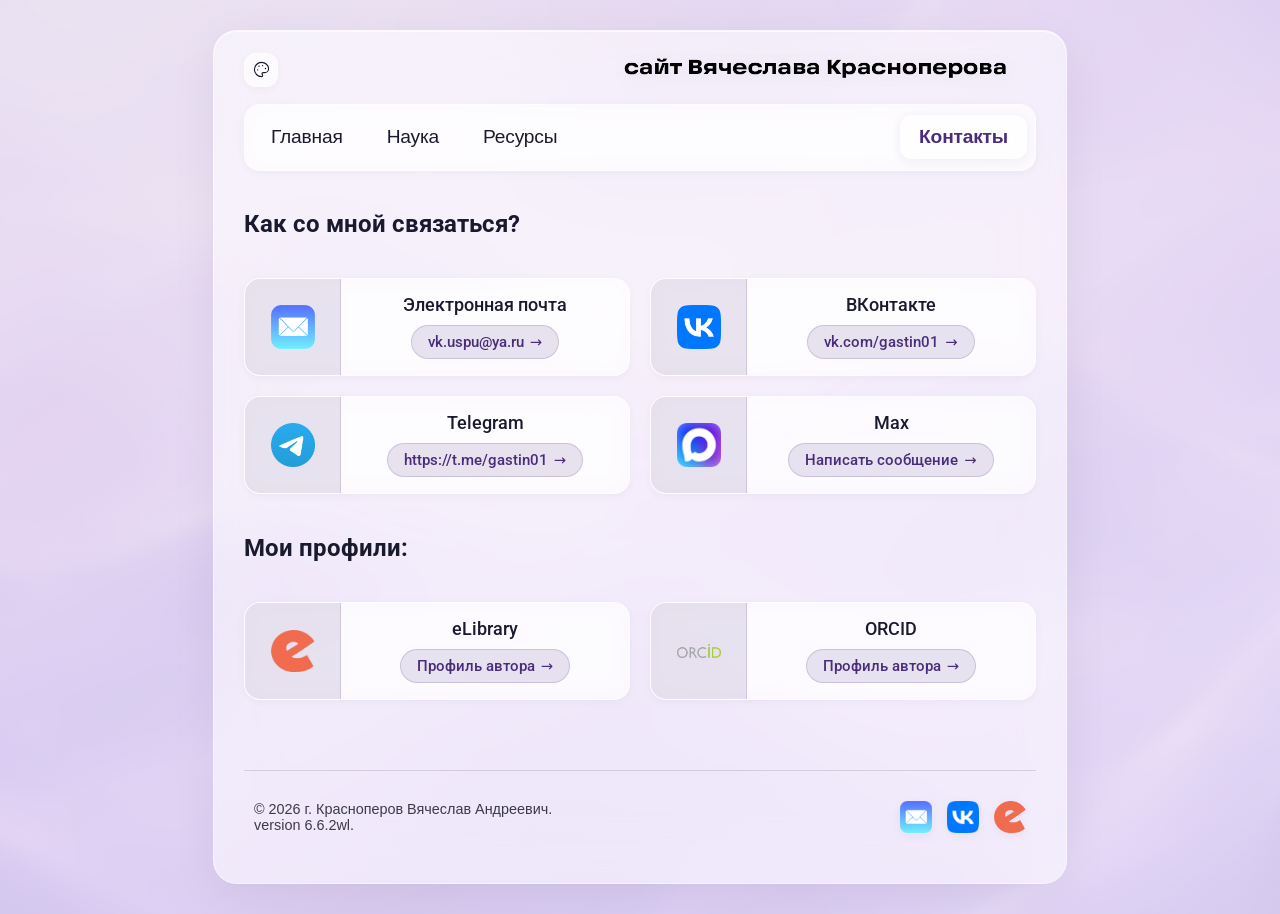
==== commit c8840881: "v6.6.2wl. - realise" ====
--- a/contacts.html
+++ b/contacts.html
@@ -61,7 +61,6 @@
             <li><a href="index.html">Главная</a></li>
             <li><a href="science.html">Наука</a></li>
             <li><a href="resourses.html">Ресурсы</a></li>
-			<li><a href="lwm.html">ЛРМ</a></li>
             <li class="rght active"><a href="contacts.html">Контакты</a></li>
         </ul>
     </nav>
@@ -141,7 +140,7 @@
         <div class="footer-content">
             <div class="copyright">
                 © 2026 г. Красноперов Вячеслав Андреевич. <br>
-				version 6.6.2.
+				version 6.6.2wl.
             </div>
             <div class="social-links">
                 <a href="mailto:vk.uspu@ya.ru" class="social-icon">
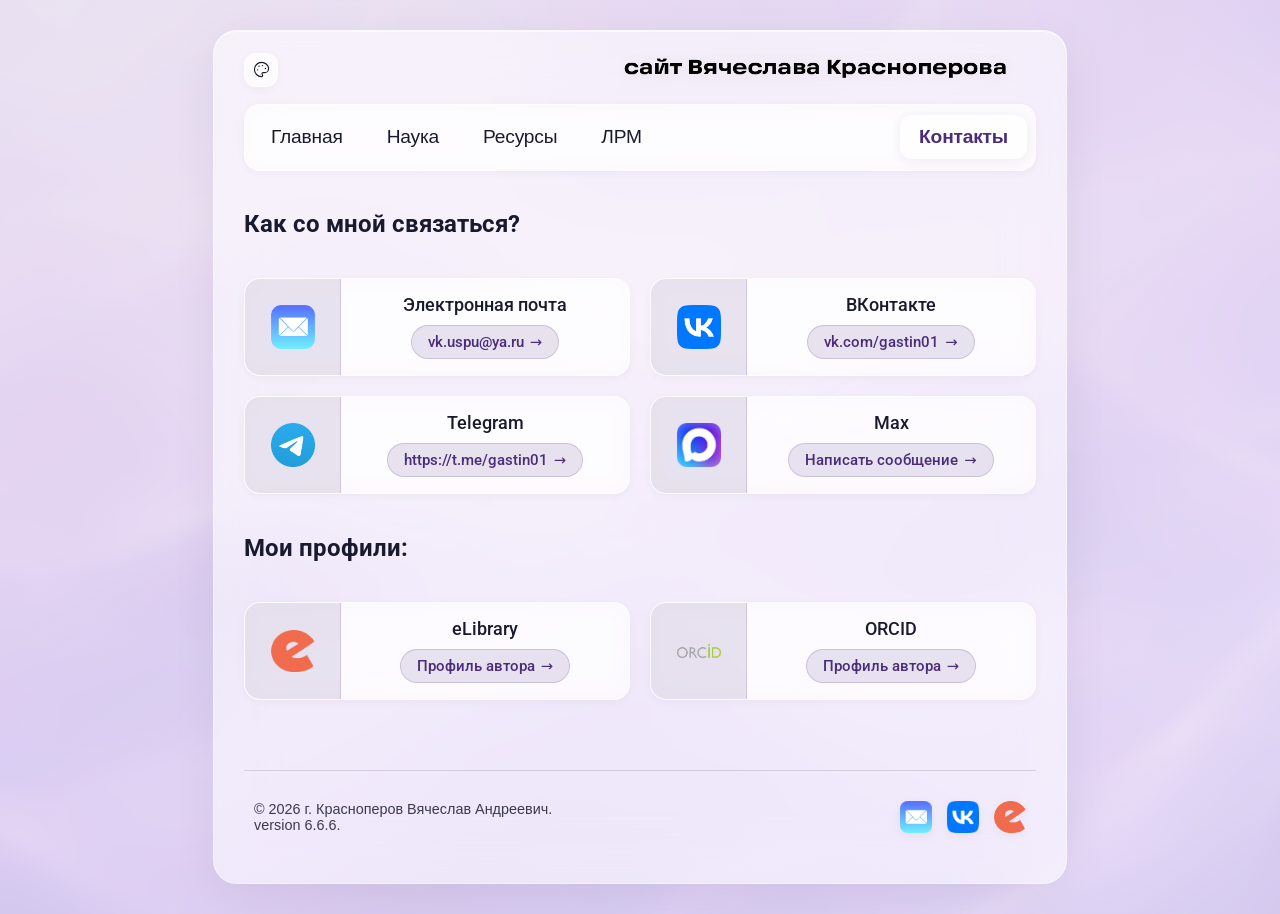
==== commit 66fd9558: "Add files via upload" ====
--- a/contacts.html
+++ b/contacts.html
@@ -52,7 +52,7 @@
         </div>
         <!-- ===== КОНЕЦ НОВОГО БЛОКА ===== -->
         <a href="index.html" class="logo">
-            <img id="logo" src="logo-light.png" alt="сайт Вячеслава Красноперова">
+            <img id="logo" src="assets/logos/logo-light.png" alt="сайт Вячеслава Красноперова">
         </a>
     </div>
 	
@@ -61,6 +61,7 @@
             <li><a href="index.html">Главная</a></li>
             <li><a href="science.html">Наука</a></li>
             <li><a href="resourses.html">Ресурсы</a></li>
+			<li><a href="lwm.html" class="nav-new">ЛРМ</a></li>
             <li class="rght active"><a href="contacts.html">Контакты</a></li>
         </ul>
     </nav>
@@ -140,7 +141,7 @@
         <div class="footer-content">
             <div class="copyright">
                 © 2026 г. Красноперов Вячеслав Андреевич. <br>
-				version 6.6.2wl.
+				version 6.6.6.
             </div>
             <div class="social-links">
                 <a href="mailto:vk.uspu@ya.ru" class="social-icon">
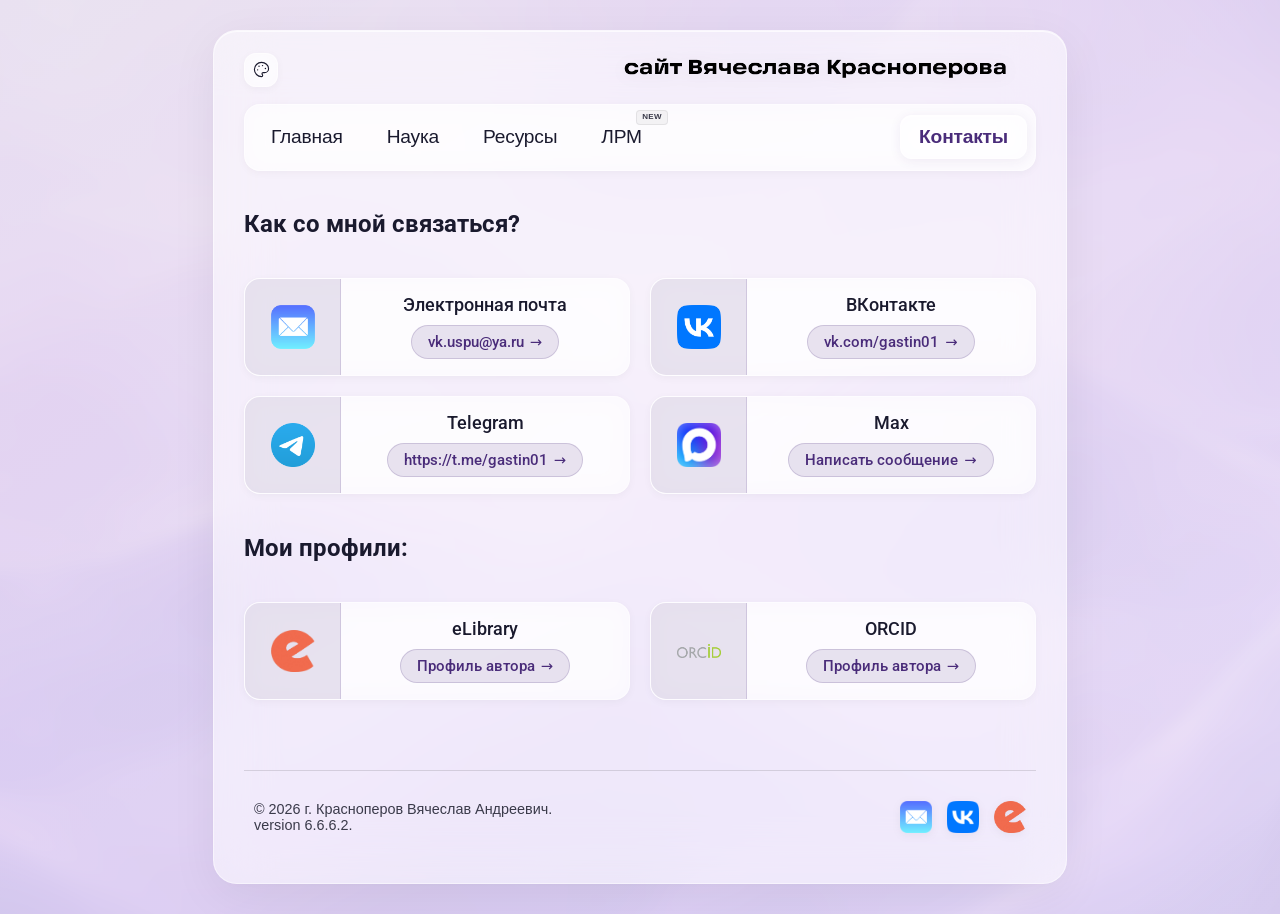
==== commit 94f634fc: "Add files via upload" ====
--- a/contacts.html
+++ b/contacts.html
@@ -141,7 +141,7 @@
         <div class="footer-content">
             <div class="copyright">
                 © 2026 г. Красноперов Вячеслав Андреевич. <br>
-				version 6.6.6.
+				version 6.6.6.2.
             </div>
             <div class="social-links">
                 <a href="mailto:vk.uspu@ya.ru" class="social-icon">
--- a/style.css
+++ b/style.css
@@ -124,6 +124,11 @@
     --brand-border: rgba(167, 139, 250, 0.30);
     --btn-hover-bg: rgba(167, 139, 250, 0.18);
     --bg-body: linear-gradient(145deg, #221c2e, #332a44);
+    /* без явного none тут светлый паттерн "просвечивал" даже в тёмном режиме —
+       правила html.color-X и html.dark-theme имели равный приоритет,
+       и по порядку в файле побеждал светлый вариант */
+    --bg-pattern: url('assets/patterns/pattern-purple.jpg');
+    --bg-pattern-opacity: 0.6;
 }
 
 /* ---- Оранжевый ---- */
@@ -136,7 +141,7 @@
     --btn-hover-bg: rgba(193, 86, 10, 0.12);
     --bg-body: linear-gradient(145deg, #f5e6d8, #fbf3ea);
 	--bg-pattern: url('assets/patterns/pattern-orange.jpg');
-    --bg-pattern-opacity: 0.4;
+    --bg-pattern-opacity: 0.2;
 }
 html.color-orange.dark-theme {
     --brand-color: #ff7514;
@@ -146,6 +151,8 @@
     --brand-border: rgba(255, 117, 20, 0.28);
     --btn-hover-bg: rgba(255, 117, 20, 0.20);
     --bg-body: linear-gradient(145deg, #2b2622, #40342c);
+    --bg-pattern: url('assets/patterns/pattern-orange.jpg');
+    --bg-pattern-opacity: 0.5;
 }
 
 /* ---- Океан (сине-бирюзовый) ---- */
@@ -158,7 +165,7 @@
     --btn-hover-bg: rgba(20, 108, 148, 0.12);
     --bg-body: linear-gradient(145deg, #dbe9f0, #eef6f9);
 	--bg-pattern: url('assets/patterns/pattern-ocean.jpg');
-    --bg-pattern-opacity: 0.3;
+    --bg-pattern-opacity: 0.5;
 	}
 html.color-ocean.dark-theme {
     --brand-color: #5ec8e8;
@@ -168,6 +175,8 @@
     --brand-border: rgba(94, 200, 232, 0.30);
     --btn-hover-bg: rgba(94, 200, 232, 0.18);
     --bg-body: linear-gradient(145deg, #16232c, #1f3541);
+    --bg-pattern: url('assets/patterns/pattern-ocean.jpg');
+    --bg-pattern-opacity: 0.8;
 }
 
 /* ---- Изумруд (зелёный) ---- */
@@ -180,7 +189,7 @@
     --btn-hover-bg: rgba(28, 124, 84, 0.12);
     --bg-body: linear-gradient(145deg, #dcf0e4, #eef9f2);
 	--bg-pattern: url('assets/patterns/pattern-emerald.jpg');
-    --bg-pattern-opacity: 0.5;
+    --bg-pattern-opacity: 0.4;
 	}
 html.color-emerald.dark-theme {
     --brand-color: #4fd48a;
@@ -190,6 +199,8 @@
     --brand-border: rgba(79, 212, 138, 0.30);
     --btn-hover-bg: rgba(79, 212, 138, 0.18);
     --bg-body: linear-gradient(145deg, #16241d, #1f3527);
+    --bg-pattern: url('assets/patterns/pattern-emerald.jpg');
+    --bg-pattern-opacity: 0.6;
 }
 
 /* ---- Роза (бордово-розовый) ---- */
@@ -212,6 +223,8 @@
     --brand-border: rgba(242, 120, 154, 0.30);
     --btn-hover-bg: rgba(242, 120, 154, 0.18);
     --bg-body: linear-gradient(145deg, #2a1c24, #3d2733);
+    --bg-pattern: url('assets/patterns/pattern-rose.jpg');
+    --bg-pattern-opacity: 0.5;
 }
 
 /* ============================================================
@@ -266,19 +279,24 @@
    появятся картинки — см. инструкцию и рекомендуемое разрешение
    в самом низу этого файла.
    ============================================================ */
+
 body::before {
     content: "";
     position: fixed;
-    inset: -60px;                 /* больше вьюпорта, чтобы блюр не оставлял жёсткий край */
+    inset: -60px;
     z-index: -1;
     background-image: var(--bg-pattern);
     background-size: cover;
     background-position: center;
     background-repeat: no-repeat;
-    filter: blur(8px);        /* было 18px, до этого 40px — по вашей просьбе ещё резче */
+    filter: blur(8px);
     opacity: var(--bg-pattern-opacity);
-    transition: opacity 0.4s ease;
+    transition: opacity 0.4s ease, filter 0.4s ease;   /* добавили filter в transition */
     pointer-events: none;
+}
+
+html.dark-theme body::before {
+    filter: blur(8px) brightness(0.4) saturate(1.6);
 }
 
 /* На тач-устройствах без реального ховера убираем "залипающие"
@@ -1554,11 +1572,17 @@
         -webkit-backdrop-filter: blur(14px) saturate(1.1);
     }
     /* фоновый паттерн (когда появится) — на мобильных блюр легче,
-       иначе крупный fixed-слой с filter:blur сильно грузит GPU телефона */
+       иначе крупный fixed-слой с filter:blur сильно грузит GPU телефона.
+       На маленьком экране даже небольшой блюр в px выглядит сильнее
+       (меньше деталей вокруг), поэтому здесь меньше, чем на десктопе */
     body::before {
-        inset: -30px;
-        filter: blur(6px);
-    }
+		inset: -30px;
+		filter: blur(4px);
+	}
+/* НОВОЕ */
+	html.dark-theme body::before {
+		filter: blur(4px) brightness(0.4) saturate(1.6);
+	}
 
     .header-top {
         flex-direction: row;
@@ -2134,15 +2158,16 @@
 
 .hero-section {
     display: grid;
-    grid-template-columns: 1fr 1fr;
-    grid-template-rows: auto auto auto;
+    grid-template-columns: 340px 1fr;       /* фиксированная колонка под фото — без "резинового"
+                                                1fr с max-width внутри, из-за которого раньше
+                                                плавало выравнивание между фото и текстом */
     grid-template-areas:
         "name  name"
         "image info"
         "cta   cta";
-    column-gap: 30px;
-    row-gap: 22px;
-    align-items: start;
+    column-gap: 36px;
+    row-gap: 24px;
+    align-items: center;
 }
 
 .hero-name {
@@ -2159,9 +2184,6 @@
     grid-area: image;
     position: relative;
     z-index: 0;
-    display: flex;
-    justify-content: flex-start;
-    align-items: center;
 }
 
 /* мягкое цветное пятно за фото — фирменный акцент, добавляет объём
@@ -2177,14 +2199,13 @@
 }
 
 .hero-image .profile-photo {
+    display: block;
     position: relative;
-    width: 100%;
-    max-width: 460px;
+    width: 100%;                            /* ровно ширина колонки — 340px, без max-width */
     aspect-ratio: 4 / 3;                    /* совпадает с реальными пропорциями фото — убирает скачок вёрстки при загрузке */
     border-radius: 24px;
     object-fit: cover;
     object-position: center 25%;
-    float: none;
     margin: 0;
     background: var(--card-bg);             /* видимая подложка, пока грузится/если не найдётся файл */
     box-shadow: 0 20px 44px rgba(0, 0, 0, 0.12);
@@ -2817,45 +2838,455 @@
    Использует существующие переменные основного style.css
    ============================================================ */
 
-.lwm-calculator {
-    padding: 10px 0 0;
-}
-
-.lwm-header {
-    display: flex;
-    align-items: flex-start;
+/* ----- Математическая модель (теория перед калькулятором) ----- */
+
+.lwm-theory {
+    margin: 8px 0 32px;
+}
+
+/* ----- Справка для тех, кто не знаком с аналитической геометрией -----
+   Раскрывающийся блок прямо в тексте доказательства — не отдельная
+   страница и не модалка, чтобы школьник мог заглянуть и вернуться,
+   не теряя место в выводе формулы. */
+.lwm-primer {
+    margin: 20px 0 24px;
+    background: var(--brand-light);
+    border: 1px solid var(--brand-border);
+    border-radius: 14px;
+    /* overflow:hidden тут был не нужен (фон задан прямо на этом блоке,
+       clip для скруглений и так не требуется), а из-за него мог
+       обрезаться значок вектора над буквой в формулах у самого края */
+}
+
+.lwm-primer summary {
+    display: flex;
+    align-items: center;
     justify-content: space-between;
-    gap: 20px;
-    margin: 20px 0 24px;
-}
-
-.lwm-header h1 {
-    margin: 0 0 8px !important;
-}
-
-.lwm-description {
-    margin: 0 !important;
-    max-width: 760px;
+    gap: 12px;
+    padding: 14px 18px;
+    cursor: pointer;
+    list-style: none;
+    font-weight: 600;
+    color: var(--brand-color);
+}
+.lwm-primer summary::-webkit-details-marker,
+.lwm-primer summary::marker {
+    display: none;
+    content: "";
+}
+.lwm-primer summary svg {
+    flex-shrink: 0;
+    width: 18px;
+    height: 18px;
+    transition: transform 0.25s ease;
+}
+.lwm-primer[open] summary svg {
+    transform: rotate(180deg);
+}
+
+.lwm-primer-body {
+    padding: 4px 18px 22px;
+    border-top: 1px solid var(--brand-border);
+}
+.lwm-primer-body h3 {
+    margin: 16px 0 8px !important;
+    font-size: 1rem;
+    color: var(--text-primary);
     text-align: left !important;
 }
-
-/* Поля формы */
-
-.lwm-grid {
+.lwm-primer-body p {
+    text-align: left !important;
+    margin: 0 0 12px !important;
+    line-height: 1.6;
+}
+/* ----- Картинки-иллюстрации к справке -----
+   Реальные пропорции: вектор/нормаль — 800×500 (8:5),
+   гифка параметрического уравнения — 1440×1080 (4:3). */
+.lwm-image-slots {
     display: grid;
     grid-template-columns: repeat(2, minmax(0, 1fr));
-    gap: 20px;
-}
-
-.lwm-card,
-.lwm-result-card,
-.lwm-help-card {
+    gap: 14px;
+    margin: 14px 0 20px;
+}
+.lwm-image-slots-single {
+    grid-template-columns: minmax(0, 1fr);
+    max-width: 420px;
+}
+
+.lwm-image-slot {
+    margin: 0;
+}
+
+.lwm-image-slot-media {
+    aspect-ratio: 8 / 5;
+    border-radius: 12px;
+    background: #fff;                    /* схемы — чёрные линии на белом, нужна
+                                             подложка, чтобы не терялись в тёмной теме */
+    box-shadow: var(--shadow-sm);
+    overflow: hidden;
+}
+.lwm-image-slots-single .lwm-image-slot-media {
+    aspect-ratio: 4 / 3;
+}
+.lwm-image-slot-media img {
+    display: block;
+    width: 100%;
+    height: 100%;
+    object-fit: cover;
+}
+
+.lwm-image-slot figcaption {
+    margin-top: 8px;
+    text-align: center;
+    font-size: 0.85rem;
+    color: var(--text-muted);
+}
+
+.theory-card {
     background: var(--card-bg);
     backdrop-filter: blur(12px);
     -webkit-backdrop-filter: blur(12px);
     border: 1px solid var(--glass-border);
     border-radius: 16px;
     box-shadow: var(--shadow-sm);
+    padding: 28px 32px;
+    color: var(--text-primary);
+}
+
+.theory-card p {
+    margin: 0 0 16px;
+    text-align: justify;
+    line-height: 1.7;
+}
+
+.theory-card p:last-child {
+    margin-bottom: 0;
+}
+
+/* формула — отдельным блоком, чуть подсвечена акцентным цветом темы */
+.theory-eq {
+    margin: 20px 0;
+    padding: 16px 22px;
+    background: var(--brand-light);
+    border: 1px solid var(--brand-border);
+    border-radius: 12px;
+    overflow-x: auto;          /* длинные формулы на узких экранах скроллятся,
+                                   а не ломают вёрстку и не обрезаются */
+    text-align: center;
+}
+
+.theory-eq .katex,
+.theory-card .katex {
+    color: var(--text-primary);
+    font-size: 1.05em;
+}
+
+.theory-eq .katex-display {
+    margin: 0;
+}
+
+/* ----- Ползунок хода построения (в духе слайдера громкости/яркости iOS) -----
+   Один кадр + честный range-ползунок со ступенями вместо карусели —
+   так пользователь тянет ползунок и сразу видит, как строится чертёж. */
+.proof-slider {
+    margin: 24px 0 28px;
+}
+
+.proof-stage {
+    margin-bottom: 8px;
+}
+
+/* фото — во всю ширину рабочей области, реальные пропорции 1600×1000 (16:10) */
+.proof-slide-media {
+    position: relative;
+}
+
+.proof-slide-media img {
+    display: block;
+    width: 100%;
+    height: auto;
+    aspect-ratio: 16 / 10;
+    object-fit: cover;
+    border-radius: 16px;
+    background: #fff;                    /* схемы — чёрные линии на белом, нужна
+                                             подложка, чтобы не терялись в тёмной теме */
+    box-shadow: var(--shadow-sm);
+}
+
+.proof-caption {
+    margin: 0 0 14px;
+    text-align: center;
+    font-size: 0.95rem;
+    font-weight: 700;
+    color: var(--brand-color);
+}
+
+.proof-scrubber {
+    display: flex;
+    align-items: center;
+    gap: 12px;
+    max-width: 320px;                    /* короче — примерно вполовину ширины карточки,
+                                             а не во всю её ширину, как было */
+    margin: 0 auto;
+    padding-bottom: 14px;                 /* запас под засечки — они абсолютно
+                                             спозиционированы и не учитываются в потоке */
+}
+
+.proof-scrubber-end {
+    flex-shrink: 0;
+    width: 16px;
+    text-align: center;
+    font-size: 0.85rem;
+    font-weight: 600;
+    color: var(--text-muted);
+}
+
+.proof-track-wrap {
+    position: relative;
+    flex: 1;
+    display: flex;
+    align-items: center;
+}
+
+/* сама дорожка + заполненная часть слева от ползунка — заполнение через
+   linear-gradient с переменной --fill, которую обновляет JS на каждый ввод */
+.proof-range {
+    -webkit-appearance: none;
+    appearance: none;
+    width: 100%;
+    height: 6px;
+    margin: 0;
+    border-radius: 3px;
+    background: linear-gradient(to right,
+        var(--brand-color) var(--fill, 0%),
+        rgba(128, 128, 128, 0.35) var(--fill, 0%));
+    outline: none;
+    cursor: pointer;
+}
+
+/* ползунок-"таблетка" (овал), а не кружок — как в оригинальном слайдере iOS */
+.proof-range::-webkit-slider-thumb {
+    -webkit-appearance: none;
+    width: 34px;
+    height: 22px;
+    border-radius: 11px;
+    background: #fff;
+    box-shadow: 0 2px 8px rgba(0, 0, 0, 0.3), 0 0 0 1px rgba(0, 0, 0, 0.08);
+    cursor: grab;
+    transition: transform 0.15s ease;
+}
+.proof-range:active::-webkit-slider-thumb {
+    cursor: grabbing;
+    transform: scaleX(1.1);
+}
+
+.proof-range::-moz-range-track {
+    height: 6px;
+    border-radius: 3px;
+    background: rgba(128, 128, 128, 0.35);
+}
+.proof-range::-moz-range-progress {
+    height: 6px;
+    border-radius: 3px;
+    background: var(--brand-color);
+}
+.proof-range::-moz-range-thumb {
+    width: 34px;
+    height: 22px;
+    border-radius: 11px;
+    border: none;
+    background: #fff;
+    box-shadow: 0 2px 8px rgba(0, 0, 0, 0.3), 0 0 0 1px rgba(0, 0, 0, 0.08);
+    cursor: grab;
+}
+
+.proof-range:focus-visible {
+    outline: 2px solid var(--brand-color);
+    outline-offset: 4px;
+}
+
+/* засечки-деления под дорожкой — только визуальный ориентир */
+.proof-ticks {
+    position: absolute;
+    left: 17px;
+    right: 17px;
+    top: calc(50% + 17px);              /* ниже "таблетки"-ползунка (её высота 22px,
+                                             половина — 11px) — раньше точки лежали
+                                             прямо на нём */
+    display: flex;
+    justify-content: space-between;
+    pointer-events: none;
+}
+.proof-ticks span {
+    width: 4px;
+    height: 4px;
+    border-radius: 50%;
+    background: rgba(128, 128, 128, 0.55);   /* нейтральный серый — виден и на светлом, и на тёмном фоне */
+}
+
+.lwm-theory,
+.lwm-calculator {
+    scroll-margin-top: 20px;
+}
+
+.lwm-calculator {
+    padding: 10px 0 0;
+}
+
+.lwm-section-header {
+    display: flex;
+    align-items: flex-start;
+    justify-content: space-between;
+    gap: 20px;
+    margin: 20px 0 24px;
+}
+
+.lwm-section-header h2 {
+    margin: 0 0 8px !important;
+    text-align: left !important;
+}
+
+.lwm-description {
+    margin: 0 !important;
+    max-width: 760px;
+    text-align: left !important;
+}
+
+/* полное официальное название работы — курсивом, как подзаголовок,
+   а не акцентной "цитатой" (было похоже на выделенную вставку, а не на титул) */
+.lwm-fullname {
+    margin: 2px 0 24px !important;
+    max-width: 760px;
+    font-size: 1.15rem;
+    font-weight: 500;
+    font-style: italic;
+    line-height: 1.5;
+    color: var(--text-secondary);
+    text-align: left !important;
+}
+
+/* ----- Кнопка сворачивания секции ----- */
+.lwm-collapse-toggle {
+    -webkit-appearance: none;
+    appearance: none;
+    flex-shrink: 0;
+    width: 36px;
+    height: 36px;
+    border-radius: 12px;
+    border: 1px solid var(--glass-border);
+    background: var(--card-bg);
+    backdrop-filter: blur(10px);
+    -webkit-backdrop-filter: blur(10px);
+    color: var(--text-primary);
+    display: flex;
+    align-items: center;
+    justify-content: center;
+    cursor: pointer;
+    padding: 0;
+    margin-top: 2px;
+    transition: background 0.2s ease, transform 0.2s ease;
+}
+
+.lwm-collapse-toggle:hover {
+    background: var(--brand-light);
+}
+
+.lwm-collapse-toggle svg {
+    width: 18px;
+    height: 18px;
+    transition: transform 0.25s ease;
+}
+
+.lwm-collapse-toggle[aria-expanded="false"] svg {
+    transform: rotate(-90deg);
+}
+
+/* ----- Тело секции: сворачивается плавно через grid-template-rows,
+   без JS-измерения высоты (0fr/1fr — надёжный CSS-приём) ----- */
+.lwm-collapse {
+    display: grid;
+    grid-template-rows: 1fr;
+    transition: grid-template-rows 0.3s ease;
+}
+
+.lwm-collapse-inner {
+    overflow: hidden;
+    min-height: 0;
+}
+
+.lwm-theory.is-collapsed .lwm-collapse,
+.lwm-calculator.is-collapsed .lwm-collapse {
+    grid-template-rows: 0fr;
+}
+
+/* ----- Условие задачи: "Дано / Нужно найти" ----- */
+.lwm-task {
+    display: grid;
+    grid-template-columns: repeat(2, minmax(0, 1fr));
+    gap: 16px;
+    margin: 4px 0 28px;
+}
+
+.lwm-task-item {
+    background: var(--card-bg);
+    backdrop-filter: blur(12px);
+    -webkit-backdrop-filter: blur(12px);
+    border: 1px solid var(--glass-border);
+    border-radius: 8px;
+    box-shadow: var(--shadow-sm);
+    padding: 18px 20px;
+}
+
+.lwm-task-label {
+    display: inline-flex;
+    align-items: center;
+    padding: 4px 12px;
+    margin-bottom: 10px;
+    border-radius: 7px;
+    background: var(--brand-light);
+    border: 1px solid var(--brand-border);
+    color: var(--brand-color);
+    font-size: 0.78rem;
+    font-weight: 700;
+    text-transform: uppercase;
+    letter-spacing: 0.4px;
+}
+
+.lwm-task-item p {
+    margin: 0 !important;
+    text-align: left !important;
+    line-height: 1.55;
+    color: var(--text-primary);
+}
+
+/* ----- Быстрые переходы по странице -----
+   Не замена сворачиванию секций, а дополнение: якоря — чтобы быстро
+   попасть туда, где нужно, сворачивание — чтобы убрать то, что сейчас
+   не нужно. Разные задачи, обе полезны на длинной странице.
+   Кнопки — те же .btn-primary/.btn-secondary, что и на главной. */
+.lwm-jumplinks {
+    display: flex;
+    flex-wrap: wrap;
+    gap: 12px;
+    margin: 0 0 28px;
+}
+
+/* Поля формы */
+
+.lwm-grid {
+    display: grid;
+    grid-template-columns: repeat(2, minmax(0, 1fr));
+    gap: 20px;
+}
+
+.lwm-card,
+.lwm-result-card {
+    background: var(--card-bg);
+    backdrop-filter: blur(12px);
+    -webkit-backdrop-filter: blur(12px);
+    border: 1px solid var(--glass-border);
+    border-radius: 16px;
+    box-shadow: var(--shadow-sm);
 }
 
 .lwm-card {
@@ -2863,8 +3294,7 @@
 }
 
 .lwm-card h2,
-.lwm-result-card h2,
-.lwm-help-card h2 {
+.lwm-result-card h2 {
     margin: 0 0 18px !important;
     color: var(--text-secondary);
     font-size: 1.25rem !important;
@@ -3003,8 +3433,7 @@
    РЕЗУЛЬТАТ
    ============================================================ */
 
-.lwm-result-card,
-.lwm-help-card {
+.lwm-result-card {
     padding: 22px;
     margin-top: 20px;
 }
@@ -3071,21 +3500,6 @@
 }
 
 
-/* ============================================================
-   СПРАВКА
-   ============================================================ */
-
-.lwm-help-card ul {
-    margin: 0;
-    padding-left: 20px;
-    color: var(--text-light);
-}
-
-.lwm-help-card li {
-    margin: 7px 0;
-    line-height: 1.5;
-}
-
 
 /* ============================================================
    АДАПТИВНОСТЬ
@@ -3093,6 +3507,14 @@
 
 @media (max-width: 768px) {
 
+    .lwm-task {
+        grid-template-columns: 1fr;
+    }
+
+    .lwm-image-slots {
+        grid-template-columns: 1fr;
+    }
+
     .lwm-grid {
         grid-template-columns: 1fr;
     }
@@ -3117,13 +3539,87 @@
 
 @media (max-width: 480px) {
 
+    .theory-card {
+        padding: 18px;
+    }
+
+    .theory-eq {
+        padding: 12px 14px;
+        font-size: 0.9rem;
+    }
+
     .lwm-card,
-    .lwm-result-card,
-    .lwm-help-card {
+    .lwm-result-card {
         padding: 16px;
     }
 
-    .lwm-header {
+    .lwm-section-header {
         gap: 10px;
     }
+}
+
+/* ============================================================
+   НАВИГАЦИЯ: значок NEW (адаптивный под активный/неактивный пункт)
+   ============================================================ */
+nav li a.nav-new {
+    position: relative;
+}
+
+/* ----- Общие свойства значка ----- */
+nav li a.nav-new::after {
+    content: "NEW";
+    position: absolute;
+    top: -6px;
+    right: -8px;
+    font-size: 0.5rem;
+    font-weight: 700;
+    padding: 0 5px;
+    border-radius: 4px;
+    line-height: 1.6;
+    text-transform: uppercase;
+    letter-spacing: 0.3px;
+    box-shadow: none;
+    pointer-events: none;
+    white-space: nowrap;
+    transition: background 0.2s ease, color 0.2s ease, border-color 0.2s ease;
+}
+
+/* ----- Активный пункт (как было) ----- */
+nav li.active a.nav-new::after {
+    background: var(--brand-light);
+    color: var(--brand-color);
+    border: 1px solid var(--brand-border);
+}
+
+/* В тёмной теме для активного — чуть плотнее, как просили */
+html.dark-theme nav li.active a.nav-new::after {
+    background: rgba(var(--brand-color-rgb), 0.3);
+    border-color: rgba(var(--brand-color-rgb), 0.6);
+    color: var(--brand-color);
+}
+
+/* ----- Неактивный пункт — приглушённый, почти незаметный ----- */
+nav li:not(.active) a.nav-new::after {
+    background: rgba(128, 128, 128, 0.08);   /* очень лёгкий серый фон */
+    color: var(--text-muted);                 /* цвет текста ссылки, не акцентный */
+    border: 1px solid rgba(128, 128, 128, 0.15);
+}
+
+/* В тёмной теме для неактивного — чуть светлее фон */
+html.dark-theme nav li:not(.active) a.nav-new::after {
+    background: rgba(255, 255, 255, 0.06);
+    border-color: rgba(255, 255, 255, 0.08);
+    color: var(--text-muted);
+}
+
+/* ----- Адаптация для мобильных ----- */
+@media (max-width: 768px) {
+    nav li a.nav-new::after {
+        font-size: 0.4rem;
+        top: -4px;
+        right: -4px;
+        padding: 0 4px;
+        border-radius: 3px;
+        line-height: 1.4;
+    }
 }
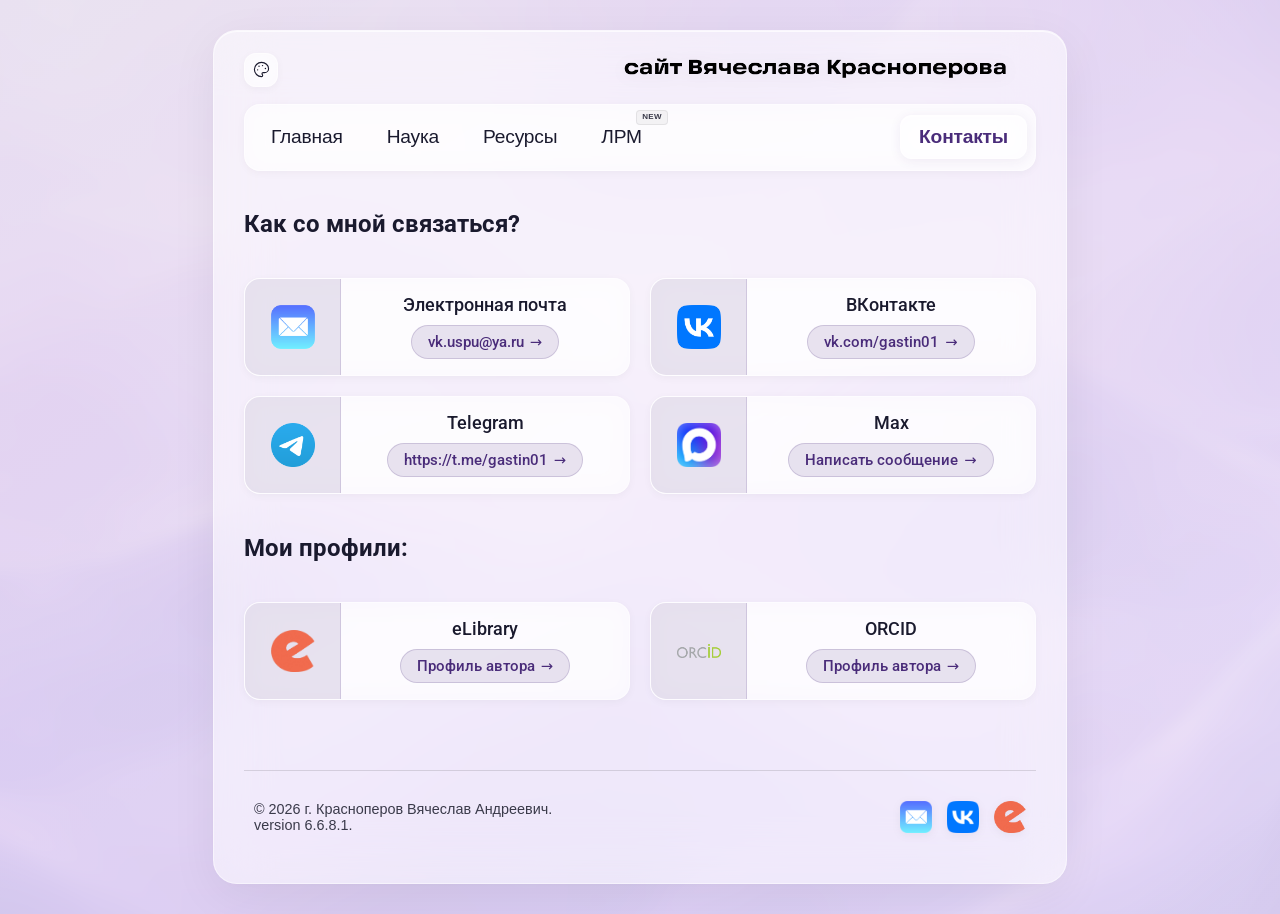
==== commit 5223bbd2: "v6.6.8.1." ====
--- a/contacts.html
+++ b/contacts.html
@@ -141,7 +141,7 @@
         <div class="footer-content">
             <div class="copyright">
                 © 2026 г. Красноперов Вячеслав Андреевич. <br>
-				version 6.6.6.2.
+				version 6.6.8.1.
             </div>
             <div class="social-links">
                 <a href="mailto:vk.uspu@ya.ru" class="social-icon">
--- a/style.css
+++ b/style.css
@@ -165,7 +165,7 @@
     --btn-hover-bg: rgba(20, 108, 148, 0.12);
     --bg-body: linear-gradient(145deg, #dbe9f0, #eef6f9);
 	--bg-pattern: url('assets/patterns/pattern-ocean.jpg');
-    --bg-pattern-opacity: 0.5;
+    --bg-pattern-opacity: 0.3;
 	}
 html.color-ocean.dark-theme {
     --brand-color: #5ec8e8;
@@ -176,7 +176,7 @@
     --btn-hover-bg: rgba(94, 200, 232, 0.18);
     --bg-body: linear-gradient(145deg, #16232c, #1f3541);
     --bg-pattern: url('assets/patterns/pattern-ocean.jpg');
-    --bg-pattern-opacity: 0.8;
+    --bg-pattern-opacity: 0.3;
 }
 
 /* ---- Изумруд (зелёный) ---- */
@@ -189,7 +189,7 @@
     --btn-hover-bg: rgba(28, 124, 84, 0.12);
     --bg-body: linear-gradient(145deg, #dcf0e4, #eef9f2);
 	--bg-pattern: url('assets/patterns/pattern-emerald.jpg');
-    --bg-pattern-opacity: 0.4;
+    --bg-pattern-opacity: 0.5;
 	}
 html.color-emerald.dark-theme {
     --brand-color: #4fd48a;
@@ -3155,14 +3155,15 @@
 /* полное официальное название работы — курсивом, как подзаголовок,
    а не акцентной "цитатой" (было похоже на выделенную вставку, а не на титул) */
 .lwm-fullname {
-    margin: 2px 0 24px !important;
-    max-width: 760px;
-    font-size: 1.15rem;
+    margin: 2px 0 2px !important;
+    /* max-width: 1200px; */
+    font-size: 1.5rem;
     font-weight: 500;
     font-style: italic;
-    line-height: 1.5;
+	text-align: justify;
+    line-height: 1.2;
     color: var(--text-secondary);
-    text-align: left !important;
+;
 }
 
 /* ----- Кнопка сворачивания секции ----- */
@@ -3622,4 +3623,1438 @@
         border-radius: 3px;
         line-height: 1.4;
     }
-}+}
+
+
+/* Две колонки для полей широты/долготы в новом калькуляторе */
+.lwm-fields-two {
+    grid-template-columns: repeat(2, 1fr);
+}
+
+/* Адаптив для мобильных – чтобы на узких экранах поля становились в столбик */
+@media (max-width: 768px) {
+    .lwm-fields-two {
+        grid-template-columns: 1fr;
+    }
+}
+/* ============================================================
+   PWA: КНОПКА + МОДАЛЬНОЕ ОКНО С ИНСТРУКЦИЕЙ
+   ============================================================ */
+
+
+
+/* ============================================================
+   PWA — FINAL DESIGN
+   ============================================================ */
+
+/* ---------- Карточка запуска ---------- */
+
+/* ============================================================
+   PWA — FINAL CLEAN LAYOUT
+   ============================================================ */
+
+/* ---------- Триггер ---------- */
+.pwa-trigger {
+    -webkit-appearance: none;
+    appearance: none;
+    width: 100%;
+    min-height: 112px;
+    margin: 0 0 28px;
+    padding: 20px 24px;
+    display: flex;
+    align-items: center;
+    gap: 18px;
+    box-sizing: border-box;
+    border: 1px solid var(--glass-border);
+    border-radius: 18px;
+    background: var(--card-bg);
+    color: var(--text-primary);
+    box-shadow: var(--shadow-sm);
+    font: inherit;
+    text-align: left;
+    cursor: pointer;
+    transition: transform .2s ease, background .2s ease, border-color .2s ease, box-shadow .2s ease;
+}
+.pwa-trigger:hover {
+    transform: translateY(-2px);
+    background: var(--card-hover);
+    border-color: var(--brand-border);
+    box-shadow: var(--shadow-md);
+}
+.pwa-trigger:active { transform: translateY(0); }
+.pwa-trigger:focus-visible { outline: 2px solid var(--brand-color); outline-offset: 3px; }
+.pwa-trigger-icon {
+    width: 52px; height: 52px; flex: 0 0 52px;
+    display: grid; place-items: center;
+    border-radius: 14px;
+    background: var(--brand-light);
+    border: 1px solid var(--brand-border);
+    color: var(--brand-color);
+}
+.pwa-trigger-icon svg { width: 26px; height: 26px; }
+.pwa-trigger-text { min-width: 0; flex: 1; display: flex; flex-direction: column; gap: 4px; }
+.pwa-trigger-title { color: var(--brand-color); font-size: 1.08rem; font-weight: 500; line-height: 1.3; }
+.pwa-trigger-desc { color: var(--text-muted); font-size: .9rem; line-height: 1.45; }
+.pwa-trigger-arrow { width: 20px; height: 20px; flex: 0 0 20px; color: var(--brand-color); transition: transform .2s ease; }
+.pwa-trigger:hover .pwa-trigger-arrow { transform: translateX(3px); }
+
+/* ---------- Окно ---------- */
+.pwa-modal {
+    position: fixed;
+    top: 50%;
+    left: 50%;
+    transform: translate(-50%, -50%);
+    width: min(860px, calc(100vw - 32px));
+    max-width: none;
+    height: min(90vh, 920px);
+    max-height: calc(100vh - 32px);
+    margin: 0;
+    padding: 0;
+    border: 0;
+    border-radius: 22px;
+    overflow: hidden;
+    background: transparent;
+    color: var(--text-primary);
+    box-shadow: 0 28px 80px rgba(0,0,0,.28), 0 8px 26px rgba(0,0,0,.14);
+}
+.pwa-modal[open] { animation: pwaModalIn .2s ease-out; }
+@keyframes pwaModalIn {
+    from { opacity: 0; transform: translate(-50%, -50%) scale(.985); }
+    to { opacity: 1; transform: translate(-50%, -50%) scale(1); }
+}
+.pwa-modal::backdrop {
+    background: rgba(12, 14, 22, .56);
+    backdrop-filter: blur(7px) saturate(1.06);
+    -webkit-backdrop-filter: blur(7px) saturate(1.06);
+}
+.pwa-modal-inner {
+    width: 100%;
+    height: 100%;
+    max-height: none;
+    box-sizing: border-box;
+    overflow-y: auto;
+    overscroll-behavior: contain;
+    scrollbar-gutter: stable;
+    padding: 38px 48px 34px;
+    background: rgba(255,255,255,.95);
+    backdrop-filter: blur(24px) saturate(1.08);
+    -webkit-backdrop-filter: blur(24px) saturate(1.08);
+    scrollbar-width: thin;
+    scrollbar-color: rgba(125,125,135,.45) transparent;
+}
+html.dark-theme .pwa-modal-inner {
+    background: rgba(30,29,36,.97);
+    scrollbar-color: rgba(190,190,200,.34) transparent;
+}
+.pwa-modal-inner::-webkit-scrollbar { width: 8px; }
+.pwa-modal-inner::-webkit-scrollbar-track { background: transparent; }
+.pwa-modal-inner::-webkit-scrollbar-thumb {
+    background: rgba(125,125,135,.42);
+    border: 2px solid transparent;
+    border-radius: 999px;
+    background-clip: padding-box;
+}
+.pwa-modal-inner::-webkit-scrollbar-thumb:hover {
+    background: rgba(125,125,135,.58);
+    border: 2px solid transparent;
+    background-clip: padding-box;
+}
+html.dark-theme .pwa-modal-inner::-webkit-scrollbar-thumb {
+    background: rgba(190,190,200,.34);
+    background-clip: padding-box;
+}
+
+/* ---------- Заголовок ---------- */
+.pwa-modal-header {
+    max-width: 760px;
+    margin: 0 auto 34px;
+    text-align: left;
+}
+.pwa-modal-title {
+    margin: 0 !important;
+    padding: 0 !important;
+    color: var(--text-primary) !important;
+    font-size: clamp(1.5rem, 3vw, 1.95rem) !important;
+    font-weight: 600 !important;
+    line-height: 1.22;
+    text-align: left !important;
+}
+.pwa-modal-lead {
+    max-width: 700px;
+    margin: 10px 0 0 !important;
+    color: var(--text-secondary) !important;
+    font-size: .95rem !important;
+    line-height: 1.58;
+    text-align: left !important;
+}
+
+/* ---------- Закрыть ---------- */
+.pwa-modal-close {
+    position: absolute;
+    top: 14px; right: 14px;
+    z-index: 5;
+    width: 36px; height: 36px;
+    padding: 0;
+    display: grid; place-items: center;
+    border: 1px solid var(--glass-border);
+    border-radius: 50%;
+    background: rgba(255,255,255,.08);
+    color: var(--text-primary);
+    cursor: pointer;
+    transition: background .18s ease, color .18s ease, transform .18s ease;
+}
+.pwa-modal-close:hover { background: var(--brand-light); color: var(--brand-color); transform: scale(1.04); }
+.pwa-modal-close svg { width: 16px; height: 16px; }
+
+/* ---------- Лонгрид: заголовок -> фото -> описание ---------- */
+.pwa-steps { display: flex; flex-direction: column; gap: 0; }
+.pwa-step {
+    width: 100%;
+    padding: 0 0 36px;
+    margin: 0 0 36px;
+    border-bottom: 1px solid var(--glass-border);
+}
+.pwa-step:last-child { margin-bottom: 0; }
+
+.pwa-step-title {
+    display: flex !important;
+    align-items: center;
+    justify-content: flex-start;
+    gap: 10px;
+    width: 100%;
+    margin: 0 0 16px !important;
+    color: var(--text-primary) !important;
+    font-size: 1.1rem !important;
+    font-weight: 600 !important;
+    line-height: 1.4;
+    text-align: left !important;
+}
+.pwa-step-num {
+    width: 26px; height: 26px; flex: 0 0 26px;
+    display: inline-flex;
+    align-items: center; justify-content: center;
+    border: 1px solid var(--brand-border);
+    border-radius: 8px;
+    background: var(--brand-light);
+    color: var(--brand-color);
+    font-size: .78rem;
+    font-weight: 600;
+    line-height: 1;
+}
+.pwa-step-media {
+    width: min(100%, 560px);
+    margin: 0 auto 18px;
+    padding: 0;
+    border: 1px solid var(--glass-border);
+    border-radius: 16px;
+    overflow: hidden;
+    background: rgba(var(--brand-color-rgb), .035);
+    box-shadow: 0 7px 22px rgba(0,0,0,.07);
+}
+.pwa-step-media img {
+    display: block;
+    width: 100%;
+    height: auto;
+    max-width: 100%;
+}
+.pwa-step-body {
+    width: 100%;
+    max-width: 760px;
+    margin: 0 auto;
+}
+.pwa-step-text {
+    margin: 0 !important;
+    color: var(--text-secondary) !important;
+    font-size: .93rem !important;
+    line-height: 1.65;
+    text-align: left !important;
+}
+
+/* ---------- Копирование ---------- */
+.pwa-copy-wrap {
+    display: flex;
+    justify-content: center;
+}
+.pwa-copy {
+    display: inline-flex;
+    align-items: center;
+    justify-content: center;
+    gap: 8px;
+    min-height: 42px;
+    margin: 14px 0 0;
+    padding: 10px 17px;
+    border: 1px solid var(--brand-border);
+    border-radius: 11px;
+    background: var(--brand-light);
+    color: var(--brand-color);
+    box-shadow: var(--shadow-sm);
+    font: inherit;
+    font-size: .85rem;
+    font-weight: 600;
+    line-height: 1;
+    cursor: pointer;
+    transition: background .18s ease, border-color .18s ease, box-shadow .18s ease, transform .15s ease;
+}
+.pwa-copy:hover { background: var(--brand-hover); border-color: var(--brand-border); box-shadow: var(--shadow-md); }
+.pwa-copy:active { transform: translateY(1px); }
+.pwa-copy svg { width: 15px; height: 15px; }
+
+/* ---------- Финальный блок ---------- */
+.pwa-note {
+    max-width: 760px;
+    margin: 28px auto 0;
+    padding: 13px 16px;
+    display: flex;
+    align-items: flex-start;
+    gap: 10px;
+    box-sizing: border-box;
+    border: 1px solid var(--brand-border);
+    border-radius: 12px;
+    background: var(--brand-light);
+    color: var(--text-secondary);
+    font-size: .83rem;
+    line-height: 1.55;
+    text-align: left;
+}
+.pwa-note svg { width: 17px; height: 17px; flex: 0 0 17px; margin-top: 2px; color: var(--brand-color); }
+.pwa-note strong { color: var(--brand-color); font-weight: 600; }
+
+.pwa-done-wrap { display: flex; justify-content: center; margin-top: 24px; }
+.pwa-done {
+    min-width: 124px; min-height: 42px;
+    padding: 10px 24px;
+    border: 1px solid var(--brand-color);
+    border-radius: 11px;
+    background: var(--brand-color);
+    color: #fff;
+    font: inherit;
+    font-size: .88rem;
+    font-weight: 600;
+    cursor: pointer;
+    box-shadow: 0 5px 16px rgba(var(--brand-color-rgb), .14);
+    transition: transform .15s ease, filter .18s ease, box-shadow .18s ease;
+}
+.pwa-done:hover { filter: brightness(1.05); transform: translateY(-1px); box-shadow: 0 8px 22px rgba(var(--brand-color-rgb), .18); }
+.pwa-done:active { transform: translateY(0); }
+
+/* ---------- Уведомление ---------- */
+#notification-container {
+    position: fixed !important;
+    inset: 20px 20px auto auto !important;
+    width: min(360px, calc(100vw - 40px)) !important;
+    max-width: 360px !important;
+    margin: 0 !important;
+    padding: 0 !important;
+    border: 0 !important;
+    background: transparent !important;
+    box-shadow: none !important;
+    overflow: visible !important;
+    pointer-events: none;
+}
+#notification-container:popover-open { display: flex; flex-direction: column; gap: 10px; }
+#notification-container::backdrop { background: transparent !important; backdrop-filter: none !important; -webkit-backdrop-filter: none !important; }
+#notification-container .notification { width: 100%; box-sizing: border-box; pointer-events: auto; }
+
+/* ---------- Mobile ---------- */
+@media (max-width: 600px) {
+    .pwa-trigger {
+        min-height: 94px;
+        padding: 15px;
+        gap: 13px;
+        border-radius: 16px;
+    }
+    .pwa-trigger-icon { width: 48px; height: 48px; flex-basis: 48px; border-radius: 13px; }
+    .pwa-trigger-icon svg { width: 24px; height: 24px; }
+    .pwa-trigger-title { font-size: 1rem; }
+    .pwa-trigger-desc { font-size: .82rem; }
+    .pwa-modal {
+        width: calc(100vw - 14px);
+        max-height: calc(100dvh - 14px);
+        border-radius: 19px;
+    }
+    .pwa-modal-inner {
+        max-height: calc(100dvh - 14px);
+        padding: 28px 17px 22px;
+    }
+    .pwa-modal-header { margin-bottom: 27px; }
+    .pwa-modal-title { padding-right: 28px !important; font-size: 1.38rem !important; }
+    .pwa-modal-lead { font-size: .89rem !important; }
+    .pwa-step { padding-bottom: 29px; margin-bottom: 29px; }
+    .pwa-step-title { gap: 9px; margin-bottom: 13px !important; font-size: .99rem !important; }
+    .pwa-step-num { width: 24px; height: 24px; flex-basis: 24px; font-size: .73rem; border-radius: 7px; }
+    .pwa-step-media { width: min(100%, 390px); margin-bottom: 14px; border-radius: 14px; }
+    .pwa-step-text { font-size: .86rem !important; line-height: 1.58; }
+    .pwa-copy { min-height: 41px; padding: 10px 16px; }
+    .pwa-note { margin-top: 23px; padding: 12px 13px; font-size: .79rem; }
+    .pwa-done-wrap { margin-top: 21px; }
+    .pwa-done { min-width: 116px; min-height: 40px; }
+    #notification-container {
+        inset: 12px 12px auto auto !important;
+        width: calc(100vw - 24px) !important;
+        max-width: none !important;
+    }
+}
+
+@media (prefers-reduced-motion: reduce) {
+    .pwa-modal[open] { animation: none; }
+}
+
+/* ============================================================
+   ЛРМ — разделение материалов для учеников и учителей
+   ============================================================ */
+
+.lwm-audience-switch {
+    display: grid;
+    grid-template-columns: repeat(2, minmax(0, 1fr));
+    gap: 10px;
+    margin: 28px 0 30px;
+    padding: 6px;
+    border: 1px solid var(--glass-border);
+    border-radius: 18px;
+    background: var(--card-bg);
+    backdrop-filter: blur(14px);
+    -webkit-backdrop-filter: blur(14px);
+    box-shadow: var(--shadow-sm);
+}
+
+.lwm-audience-tab {
+    appearance: none;
+    min-width: 0;
+    display: flex;
+    align-items: center;
+    gap: 13px;
+    padding: 14px 18px;
+    border: 1px solid transparent;
+    border-radius: 13px;
+    background: transparent;
+    color: var(--text-secondary);
+    font: inherit;
+    text-align: left;
+    cursor: pointer;
+    transition: background .2s ease, color .2s ease, box-shadow .2s ease, transform .15s ease;
+}
+
+.lwm-audience-tab:hover {
+    background: var(--brand-light);
+    color: var(--text-primary);
+}
+
+.lwm-audience-tab.is-active {
+    background: var(--brand-light);
+    border-color: var(--brand-border);
+    color: var(--brand-color);
+    box-shadow: 0 4px 14px rgba(var(--brand-color-rgb), .08);
+}
+
+.lwm-audience-tab:focus-visible {
+    outline: 2px solid var(--brand-color);
+    outline-offset: 2px;
+}
+
+.lwm-audience-tab strong,
+.lwm-audience-tab small {
+    display: block;
+}
+
+.lwm-audience-tab strong {
+    font-size: 1rem;
+    line-height: 1.2;
+}
+
+.lwm-audience-tab small {
+    margin-top: 3px;
+    color: var(--text-muted);
+    font-size: .78rem;
+    line-height: 1.3;
+    font-weight: 400;
+}
+
+.lwm-audience-icon {
+    flex: 0 0 40px;
+    width: 40px;
+    height: 40px;
+    display: grid;
+    place-items: center;
+    border-radius: 12px;
+    background: var(--card-bg);
+    border: 1px solid var(--glass-border);
+    color: var(--brand-color);
+}
+
+.lwm-audience-icon svg {
+    width: 21px;
+    height: 21px;
+}
+
+.lwm-audience-panel {
+    display: none;
+    animation: lwmPanelIn .22s ease;
+}
+
+.lwm-audience-panel.is-active {
+    display: block;
+}
+
+@keyframes lwmPanelIn {
+    from { opacity: 0; transform: translateY(5px); }
+    to { opacity: 1; transform: translateY(0); }
+}
+
+.lwm-panel-intro {
+    margin: 0 0 18px;
+}
+
+.lwm-panel-kicker,
+.lwm-section-kicker {
+    display: block;
+    margin-bottom: 7px;
+    color: var(--brand-color);
+    font-size: .76rem;
+    font-weight: 700;
+    letter-spacing: .08em;
+    text-transform: uppercase;
+}
+
+.lwm-panel-intro h2 {
+    margin: 0 0 7px !important;
+    text-align: left !important;
+    font-size: 1.65rem !important;
+}
+
+.lwm-panel-intro p {
+    max-width: 800px;
+    margin: 0 !important;
+    text-align: left !important;
+    color: var(--text-secondary);
+    line-height: 1.6;
+}
+
+.lwm-panel-cta {
+    margin-top: 20px;
+    margin-bottom: 32px;
+}
+
+.lwm-model-steps {
+    display: grid;
+    gap: 14px;
+    margin: 26px 0;
+}
+
+.lwm-model-step {
+    display: grid;
+    grid-template-columns: 38px minmax(0, 1fr);
+    gap: 14px;
+    align-items: start;
+    padding: 17px 18px;
+    border: 1px solid var(--glass-border);
+    border-radius: 14px;
+    background: rgba(var(--brand-color-rgb), .025);
+}
+
+.lwm-model-step > span {
+    display: grid;
+    place-items: center;
+    width: 38px;
+    height: 38px;
+    border-radius: 11px;
+    background: var(--brand-light);
+    border: 1px solid var(--brand-border);
+    color: var(--brand-color);
+    font-size: .78rem;
+    font-weight: 700;
+}
+
+.lwm-model-step strong {
+    display: block;
+    margin: 2px 0 6px;
+    color: var(--text-primary);
+    font-weight: 600;
+}
+
+.lwm-model-step p {
+    margin: 0 !important;
+    text-align: left !important;
+}
+
+.lwm-model-step .theory-eq {
+    margin: 13px 0 2px;
+}
+
+.lwm-note {
+    margin-top: 20px;
+    padding: 14px 17px;
+    border-left: 3px solid var(--brand-color);
+    border-radius: 0 12px 12px 0;
+    background: var(--brand-light);
+    color: var(--text-secondary);
+    line-height: 1.55;
+}
+
+.lwm-note strong {
+    color: var(--brand-color);
+}
+
+.lwm-teacher-grid {
+    display: grid;
+    grid-template-columns: repeat(2, minmax(0, 1fr));
+    gap: 14px;
+    margin: 24px 0 34px;
+}
+
+.lwm-method-card {
+    position: relative;
+    display: grid;
+    grid-template-columns: 38px minmax(0, 1fr);
+    gap: 14px;
+    padding: 20px;
+    border: 1px solid var(--glass-border);
+    border-radius: 16px;
+    background: var(--card-bg);
+    backdrop-filter: blur(12px);
+    -webkit-backdrop-filter: blur(12px);
+    box-shadow: var(--shadow-sm);
+}
+
+.lwm-method-card-featured {
+    grid-column: 1 / -1;
+    background: var(--brand-light);
+    border-color: var(--brand-border);
+}
+
+.lwm-method-number {
+    display: grid;
+    place-items: center;
+    width: 38px;
+    height: 38px;
+    border-radius: 11px;
+    background: var(--brand-light);
+    border: 1px solid var(--brand-border);
+    color: var(--brand-color);
+    font-size: .78rem;
+    font-weight: 700;
+}
+
+.lwm-method-card-featured .lwm-method-number {
+    background: var(--card-bg);
+}
+
+.lwm-method-card h3 {
+    margin: 1px 0 8px !important;
+    color: var(--text-primary);
+    font-size: 1.03rem;
+    text-align: left !important;
+}
+
+.lwm-method-card p {
+    margin: 0 !important;
+    color: var(--text-secondary);
+    text-align: left !important;
+    line-height: 1.6;
+}
+
+.lwm-method-card ul,
+.lwm-method-card ol {
+    margin: 0;
+    padding-left: 20px;
+    color: var(--text-secondary);
+    line-height: 1.65;
+}
+
+.lwm-method-card li + li {
+    margin-top: 5px;
+}
+
+.lwm-teacher-calculator {
+    padding-top: 4px;
+}
+
+.lwm-grid-three {
+    grid-template-columns: repeat(3, minmax(0, 1fr));
+}
+
+.lwm-grid-three .lwm-card {
+    min-width: 0;
+}
+
+.lwm-grid-three .lwm-fields {
+    grid-template-columns: repeat(2, minmax(0, 1fr));
+}
+
+.lwm-grid-three .lwm-fields input {
+    min-width: 0;
+}
+
+@media (max-width: 900px) {
+    .lwm-teacher-grid {
+        grid-template-columns: 1fr;
+    }
+
+    .lwm-method-card-featured {
+        grid-column: auto;
+    }
+
+    .lwm-grid-three {
+        grid-template-columns: 1fr;
+    }
+}
+
+@media (max-width: 640px) {
+    .lwm-audience-switch {
+        grid-template-columns: 1fr;
+    }
+
+    .lwm-audience-tab {
+        padding: 12px 14px;
+    }
+
+    .lwm-panel-intro h2 {
+        font-size: 1.42rem !important;
+    }
+
+    .lwm-model-step,
+    .lwm-method-card {
+        grid-template-columns: 32px minmax(0, 1fr);
+        gap: 11px;
+        padding: 15px;
+    }
+
+    .lwm-model-step > span,
+    .lwm-method-number {
+        width: 32px;
+        height: 32px;
+        border-radius: 9px;
+        font-size: .72rem;
+    }
+
+    .lwm-grid-three .lwm-fields {
+        grid-template-columns: 1fr;
+    }
+}
+
+/* ============================================================
+   ЛРМ — единая подложка раздела «Ученикам / Учителям»
+   Переключатель является верхней частью одной общей панели:
+   вся относящаяся к нему информация находится внутри неё.
+   ============================================================ */
+
+.lwm-audience-shell {
+    margin: 28px 0 34px;
+    padding: 10px 10px 30px;
+    border: 1px solid var(--glass-border);
+    border-radius: 22px;
+    background: var(--glass-white);
+    backdrop-filter: blur(18px);
+    -webkit-backdrop-filter: blur(18px);
+    box-shadow: var(--glass-shadow);
+    overflow: hidden;
+}
+
+.lwm-audience-shell .lwm-audience-switch {
+    margin: 0 0 30px;
+}
+
+.lwm-audience-shell .lwm-audience-panel {
+    padding: 0 10px;
+}
+
+.lwm-audience-shell .lwm-panel-intro {
+    padding-top: 2px;
+}
+
+/* Внутренние секции больше не являются отдельными «окнами» —
+   они визуально читаются как единый материал внутри общей подложки. */
+.lwm-audience-shell .lwm-theory,
+.lwm-audience-shell .lwm-calculator {
+    margin-left: 0;
+    margin-right: 0;
+}
+
+/* На широком экране оставляем немного воздуха по краям общей панели. */
+@media (min-width: 901px) {
+    .lwm-audience-shell {
+        padding-left: 10px;
+        padding-right: 10px;
+    }
+}
+
+@media (max-width: 640px) {
+    .lwm-audience-shell {
+        margin-top: 22px;
+        padding: 7px 7px 22px;
+        border-radius: 18px;
+    }
+
+    .lwm-audience-shell .lwm-audience-switch {
+        margin-bottom: 22px;
+    }
+
+    .lwm-audience-shell .lwm-audience-panel {
+        padding: 0 5px;
+    }
+}
+
+/* ============================================================
+   ЛРМ — калькулятор азимутов для учителя
+   ============================================================ */
+.lwm-teacher-calculator {
+    padding-top: 6px;
+}
+
+.lwm-az-table {
+    display: grid;
+    grid-template-columns: repeat(3, minmax(0, 1fr));
+    gap: 14px;
+    margin-top: 6px;
+}
+
+.lwm-az-point {
+    min-width: 0;
+    padding: 18px;
+    border: 1px solid var(--glass-border);
+    border-radius: 16px;
+    background: var(--card-bg);
+    backdrop-filter: blur(12px);
+    -webkit-backdrop-filter: blur(12px);
+    box-shadow: var(--shadow-sm);
+}
+
+.lwm-az-point-target {
+    border-color: var(--brand-border);
+    background: var(--brand-light);
+}
+
+.lwm-az-point-head {
+    display: flex;
+    align-items: center;
+    gap: 11px;
+    margin-bottom: 18px;
+}
+
+.lwm-az-point-number {
+    flex: 0 0 34px;
+    width: 34px;
+    height: 34px;
+    display: grid;
+    place-items: center;
+    border-radius: 10px;
+    background: var(--brand-light);
+    border: 1px solid var(--brand-border);
+    color: var(--brand-color);
+    font-size: .78rem;
+    font-weight: 700;
+}
+
+.lwm-az-point-target .lwm-az-point-number {
+    background: var(--card-bg);
+}
+
+.lwm-az-point-role {
+    display: block;
+    margin-bottom: 2px;
+    color: var(--brand-color);
+    font-size: .72rem;
+    font-weight: 700;
+    text-transform: uppercase;
+    letter-spacing: .45px;
+}
+
+.lwm-az-point h3 {
+    margin: 0 !important;
+    color: var(--text-primary);
+    font-size: 1.02rem !important;
+    text-align: left !important;
+}
+
+.lwm-az-point .lwm-fields {
+    grid-template-columns: repeat(2, minmax(0, 1fr));
+    gap: 10px;
+}
+
+.lwm-az-point .lwm-fields label {
+    font-size: .82rem;
+}
+
+.lwm-az-point .lwm-fields input {
+    min-height: 42px;
+    padding: 8px 10px;
+    font-size: .92rem;
+}
+
+/* Более компактная «консоль»: статус отдельно, результат — главным блоком,
+   история выглядит как журнал, а не как ещё одна карточка. */
+.lwm-teacher-console {
+    margin-top: 18px;
+    padding: 18px;
+}
+
+.lwm-console-head {
+    display: flex;
+    align-items: center;
+    justify-content: space-between;
+    gap: 14px;
+}
+
+.lwm-console-kicker {
+    display: block;
+    margin-bottom: 3px;
+    color: var(--brand-color);
+    font-size: .7rem;
+    font-weight: 700;
+    letter-spacing: .5px;
+    text-transform: uppercase;
+}
+
+.lwm-console-head h2 {
+    margin: 0 !important;
+    font-size: 1.12rem !important;
+}
+
+.lwm-console-status {
+    flex-shrink: 0;
+    padding: 6px 10px;
+    border-radius: 999px;
+    border: 1px solid var(--glass-border);
+    background: var(--btn-bg);
+    color: var(--text-muted);
+    font-size: .76rem;
+    font-weight: 600;
+}
+
+.lwm-teacher-console .lwm-result-output {
+    min-height: 62px;
+    margin-top: 14px;
+    border-radius: 12px;
+    background: rgba(var(--brand-color-rgb), .055);
+}
+
+.lwm-console-history-head {
+    display: flex;
+    justify-content: space-between;
+    gap: 10px;
+    margin-top: 16px;
+    padding: 0 2px 7px;
+    border-bottom: 1px solid var(--glass-border);
+    color: var(--text-muted);
+    font-size: .73rem;
+    text-transform: uppercase;
+    letter-spacing: .35px;
+}
+
+.lwm-teacher-console .lwm-history {
+    margin-top: 0;
+    gap: 0;
+}
+
+.lwm-teacher-console .lwm-history-item {
+    padding: 10px 2px;
+    border-radius: 0;
+    border-bottom: 1px solid var(--glass-border);
+    background: transparent;
+    color: var(--text-secondary);
+    font-size: .82rem;
+}
+
+.lwm-teacher-console .lwm-history-item:last-child {
+    border-bottom: 0;
+}
+
+@media (max-width: 900px) {
+    .lwm-az-table {
+        grid-template-columns: 1fr;
+    }
+
+    .lwm-az-point .lwm-fields {
+        grid-template-columns: repeat(2, minmax(0, 1fr));
+    }
+}
+
+@media (max-width: 640px) {
+    .lwm-az-point .lwm-fields {
+        grid-template-columns: 1fr;
+    }
+
+    .lwm-console-head {
+        align-items: flex-start;
+        flex-direction: column;
+    }
+
+    .lwm-console-status {
+        align-self: flex-start;
+    }
+}
+
+
+/* ============================================================
+   ЛРМ — выравнивание учительского интерфейса с общим стилем сайта
+   Здесь намеренно используются те же поверхности, радиусы, тени,
+   плотность текста и поля, что и в других разделах сайта.
+   ============================================================ */
+
+.lwm-teacher-grid .lwm-method-card,
+.lwm-az-point,
+.lwm-teacher-console {
+    border: 1px solid var(--glass-border);
+    border-radius: 16px;
+    background: var(--card-bg);
+    backdrop-filter: blur(12px);
+    -webkit-backdrop-filter: blur(12px);
+    box-shadow: var(--shadow-sm);
+}
+
+.lwm-teacher-grid .lwm-method-card {
+    padding: 22px;
+}
+
+.lwm-method-card h3 {
+    font-size: 1.05rem;
+    font-weight: 600;
+}
+
+.lwm-method-card p,
+.lwm-method-card li {
+    font-size: .95rem;
+    font-weight: 400;
+}
+
+.lwm-method-number {
+    width: 40px;
+    height: 40px;
+    border-radius: 12px;
+    font-size: .82rem;
+    font-weight: 600;
+    background: var(--brand-light);
+    border: 1px solid var(--brand-border);
+}
+
+.lwm-method-card-featured {
+    background: var(--brand-light);
+    border-color: var(--brand-border);
+}
+
+/* Три объекта — единая табличная рабочая область, но без
+   визуально тяжёлой HTML-таблицы. Каждый столбец повторяет
+   привычную карточку сайта. */
+.lwm-az-table {
+    gap: 16px;
+    margin-top: 10px;
+}
+
+.lwm-az-point {
+    padding: 20px;
+}
+
+.lwm-az-point-head {
+    min-height: 44px;
+    margin-bottom: 18px;
+}
+
+.lwm-az-point-number {
+    width: 40px;
+    height: 40px;
+    border-radius: 12px;
+    font-size: .82rem;
+    font-weight: 600;
+    background: var(--brand-light);
+    border: 1px solid var(--brand-border);
+    color: var(--brand-color);
+}
+
+.lwm-az-point-role {
+    margin-bottom: 4px;
+    font-size: .76rem;
+    font-weight: 600;
+    letter-spacing: .5px;
+}
+
+.lwm-az-point h3 {
+    font-size: 1.08rem !important;
+    font-weight: 600;
+}
+
+.lwm-az-point .lwm-fields {
+    gap: 12px;
+}
+
+.lwm-az-point .lwm-fields label {
+    gap: 7px;
+    font-size: .9rem;
+    font-weight: 500;
+}
+
+.lwm-az-point .lwm-fields input {
+    min-height: 44px;
+    padding: 9px 12px;
+    border: 1px solid var(--glass-border);
+    border-radius: 11px;
+    background: var(--btn-bg);
+    box-shadow: var(--shadow-sm);
+    font-size: .95rem;
+}
+
+.lwm-az-point .lwm-fields input:focus {
+    border-color: var(--brand-color);
+    background: rgba(255,255,255,.25);
+    box-shadow: 0 2px 12px rgba(var(--brand-color-rgb), .10);
+}
+
+.dark-theme .lwm-az-point .lwm-fields input:focus {
+    background: rgba(255,255,255,.08);
+}
+
+/* Панель действий — те же параметры, что у стандартных кнопок сайта. */
+.lwm-teacher-calculator .lwm-actions {
+    justify-content: flex-start;
+    margin: 20px 0;
+    gap: 12px;
+}
+
+.lwm-teacher-calculator .lwm-button {
+    min-height: 44px;
+    padding: 10px 18px;
+    border-radius: 12px;
+    font-size: .95rem;
+    font-weight: 600;
+    border-color: var(--glass-border);
+}
+
+/* Результат оставляем карточкой сайта, а внутреннюю «консоль»
+   делаем спокойнее: никаких отдельных тяжёлых рамок вокруг строк. */
+.lwm-teacher-console {
+    padding: 22px;
+    margin-top: 22px;
+}
+
+.lwm-console-head {
+    padding-bottom: 14px;
+    border-bottom: 1px solid var(--glass-border);
+}
+
+.lwm-console-kicker {
+    font-size: .76rem;
+    font-weight: 600;
+}
+
+.lwm-console-head h2 {
+    font-size: 1.2rem !important;
+    font-weight: 600;
+}
+
+.lwm-console-status {
+    padding: 6px 11px;
+    border-radius: 10px;
+    border: 1px solid var(--glass-border);
+    background: var(--btn-bg);
+    font-size: .82rem;
+    font-weight: 500;
+    color: var(--text-secondary);
+}
+
+.lwm-teacher-console .lwm-result-output {
+    min-height: 68px;
+    margin-top: 16px;
+    padding: 16px 18px;
+    border-radius: 13px;
+    background: var(--brand-light);
+    border: 1px solid var(--brand-border);
+    font-size: 1rem;
+    font-weight: 500;
+}
+
+.lwm-console-history-head {
+    margin-top: 20px;
+    padding: 0 2px 8px;
+    border-bottom: 1px solid var(--glass-border);
+    font-size: .78rem;
+    font-weight: 500;
+}
+
+.lwm-teacher-console .lwm-history-item {
+    padding: 11px 2px;
+    font-size: .88rem;
+    font-weight: 400;
+}
+
+@media (max-width: 900px) {
+    .lwm-az-table {
+        grid-template-columns: 1fr;
+    }
+}
+
+@media (max-width: 640px) {
+    .lwm-teacher-grid .lwm-method-card,
+    .lwm-az-point,
+    .lwm-teacher-console {
+        padding: 18px;
+    }
+}
+
+/* ============================================================
+   ЛРМ — финальная адаптация к визуальному языку сайта
+   ============================================================ */
+
+/* Общая панель: нейтральная поверхность сайта, акцент только там,
+   где он действительно нужен — в активном состоянии. */
+.lwm-audience-shell {
+    background: var(--card-bg);
+    border: 1px solid var(--glass-border);
+    box-shadow: var(--shadow-md);
+}
+
+.lwm-audience-switch {
+    background: var(--glass-white);
+    border: 1px solid var(--glass-border);
+    box-shadow: var(--shadow-sm);
+    gap: 8px;
+}
+
+.lwm-audience-tab {
+    border: 1px solid transparent;
+    color: var(--text-secondary);
+    font-weight: 500;
+}
+
+.lwm-audience-tab:hover {
+    background: var(--btn-hover-bg);
+    color: var(--text-primary);
+}
+
+.lwm-audience-tab.is-active {
+    background: var(--card-bg);
+    border-color: var(--brand-border);
+    color: var(--text-primary);
+    box-shadow: var(--shadow-sm);
+}
+
+.lwm-audience-tab strong {
+    color: inherit;
+    font-weight: 700;
+}
+
+.lwm-audience-tab small {
+    color: var(--text-muted);
+    font-weight: 400;
+}
+
+.lwm-audience-icon {
+    background: var(--brand-light);
+    border: 1px solid var(--brand-border);
+    color: var(--brand-color);
+}
+
+/* Внутренние карточки ЛРМ повторяют обычные карточки сайта. */
+.lwm-model-step,
+.lwm-method-card,
+.lwm-az-point,
+.lwm-teacher-console,
+.lwm-card,
+.lwm-result-card {
+    border-color: var(--glass-border);
+    background: var(--card-bg);
+    box-shadow: var(--shadow-sm);
+}
+
+.lwm-model-step > span,
+.lwm-method-number,
+.lwm-az-point-number {
+    background: var(--brand-light);
+    border-color: var(--brand-border);
+    color: var(--brand-color);
+    font-weight: 700;
+}
+
+.lwm-method-card-featured,
+.lwm-az-point-target {
+    background: var(--brand-light);
+    border-color: var(--brand-border);
+}
+
+/* Типографика не должна быть легче, чем в остальных разделах сайта. */
+.lwm-panel-kicker,
+.lwm-section-kicker,
+.lwm-panel-intro h2,
+.lwm-section-header h2,
+.lwm-method-card h3,
+.lwm-az-point h3,
+.lwm-card h2,
+.lwm-result-card h2 {
+    font-weight: 700;
+}
+
+.lwm-panel-intro p,
+.lwm-method-card p,
+.lwm-method-card li,
+.lwm-description,
+.lwm-az-point .lwm-fields label,
+.lwm-fields label {
+    color: var(--text-secondary);
+}
+
+/* Учительский калькулятор: три равноправных поля в одну рабочую строку. */
+.lwm-az-table {
+    gap: 16px;
+}
+
+.lwm-az-point {
+    padding: 22px;
+}
+
+.lwm-az-point .lwm-fields input {
+    border: 1px solid var(--glass-border);
+    background: var(--btn-bg);
+    color: var(--text-primary);
+    box-shadow: var(--shadow-sm);
+}
+
+.lwm-az-point .lwm-fields input:hover {
+    background: var(--card-hover);
+}
+
+.lwm-az-point .lwm-fields input:focus {
+    border-color: var(--brand-color);
+    background: rgba(255,255,255,.22);
+    box-shadow: 0 3px 14px rgba(var(--brand-color-rgb), .12);
+}
+
+.dark-theme .lwm-az-point .lwm-fields input:focus {
+    background: rgba(255,255,255,.08);
+}
+
+/* Кнопки — строго по центру, как CTA и другие группы действий сайта. */
+.lwm-teacher-calculator .lwm-actions {
+    justify-content: center;
+    align-items: center;
+    margin: 24px 0;
+    gap: 12px;
+}
+
+.lwm-teacher-calculator .lwm-button {
+    min-height: 42px;
+    padding: 9px 17px;
+    border-radius: 12px;
+    border: 1px solid var(--glass-border);
+    font-size: .95rem;
+    font-weight: 600;
+}
+
+/* Блок результата — обычная карточка сайта без лишней «консольной»
+   мета-информации. */
+.lwm-teacher-console {
+    padding: 22px;
+    margin-top: 20px;
+}
+
+.lwm-teacher-console .lwm-result-heading h2 {
+    color: var(--text-secondary);
+    font-size: 1.25rem !important;
+    font-weight: 700;
+}
+
+.lwm-teacher-console .lwm-result-output {
+    min-height: 72px;
+    margin-top: 16px;
+    padding: 16px 18px;
+    border: 1px solid var(--brand-border);
+    border-radius: 13px;
+    background: var(--brand-light);
+    color: var(--text-primary);
+    font-size: 1rem;
+    font-weight: 500;
+}
+
+.lwm-console-history-head {
+    display: block;
+    margin-top: 20px;
+    padding: 0 2px 8px;
+    border-bottom: 1px solid var(--glass-border);
+    color: var(--text-muted);
+    font-size: .78rem;
+    font-weight: 600;
+    text-transform: uppercase;
+    letter-spacing: .35px;
+}
+
+.lwm-teacher-console .lwm-history-item {
+    padding: 11px 2px;
+    border-bottom: 1px solid var(--glass-border);
+    border-radius: 0;
+    background: transparent;
+    color: var(--text-secondary);
+    font-size: .88rem;
+    font-weight: 400;
+}
+
+.lwm-teacher-console .lwm-history-item:last-child {
+    border-bottom: 0;
+}
+
+@media (max-width: 900px) {
+    .lwm-az-table {
+        grid-template-columns: 1fr;
+    }
+}
+
+@media (max-width: 640px) {
+    .lwm-audience-shell {
+        border-radius: 18px;
+    }
+
+    .lwm-teacher-calculator .lwm-actions {
+        justify-content: center;
+    }
+
+    .lwm-teacher-calculator .lwm-button {
+        flex: 0 1 auto;
+    }
+}
+
+/* ЛРМ — приглушённые поверхности для тёмных цветовых схем */
+.dark-theme .lwm-audience-shell,
+.dark-theme .lwm-model-step,
+.dark-theme .lwm-method-card,
+.dark-theme .lwm-az-point,
+.dark-theme .lwm-teacher-console,
+.dark-theme .lwm-card,
+.dark-theme .lwm-result-card {
+    background: rgba(255, 255, 255, .055);
+    border-color: rgba(255, 255, 255, .11);
+}
+
+.dark-theme .lwm-audience-switch {
+    background: rgba(255, 255, 255, .045);
+    border-color: rgba(255, 255, 255, .10);
+}
+
+.dark-theme .lwm-audience-tab.is-active {
+    background: rgba(255, 255, 255, .075);
+    border-color: rgba(var(--brand-color-rgb), .22);
+}
+
+.dark-theme .lwm-audience-icon,
+.dark-theme .lwm-model-step > span,
+.dark-theme .lwm-method-number,
+.dark-theme .lwm-az-point-number,
+.dark-theme .lwm-method-card-featured,
+.dark-theme .lwm-az-point-target {
+    background: rgba(var(--brand-color-rgb), .075);
+    border-color: rgba(var(--brand-color-rgb), .20);
+}
+
+.dark-theme .lwm-teacher-console .lwm-result-output {
+    background: rgba(var(--brand-color-rgb), .075);
+    border-color: rgba(var(--brand-color-rgb), .20);
+}
+
+.dark-theme .lwm-az-point .lwm-fields input {
+    background: rgba(255, 255, 255, .055);
+    border-color: rgba(255, 255, 255, .12);
+}
+
+.dark-theme .lwm-az-point .lwm-fields input:hover {
+    background: rgba(255, 255, 255, .075);
+}
+
+.dark-theme .lwm-az-point .lwm-fields input:focus {
+    background: rgba(255, 255, 255, .07);
+    border-color: rgba(var(--brand-color-rgb), .48);
+    box-shadow: 0 3px 14px rgba(var(--brand-color-rgb), .08);
+}
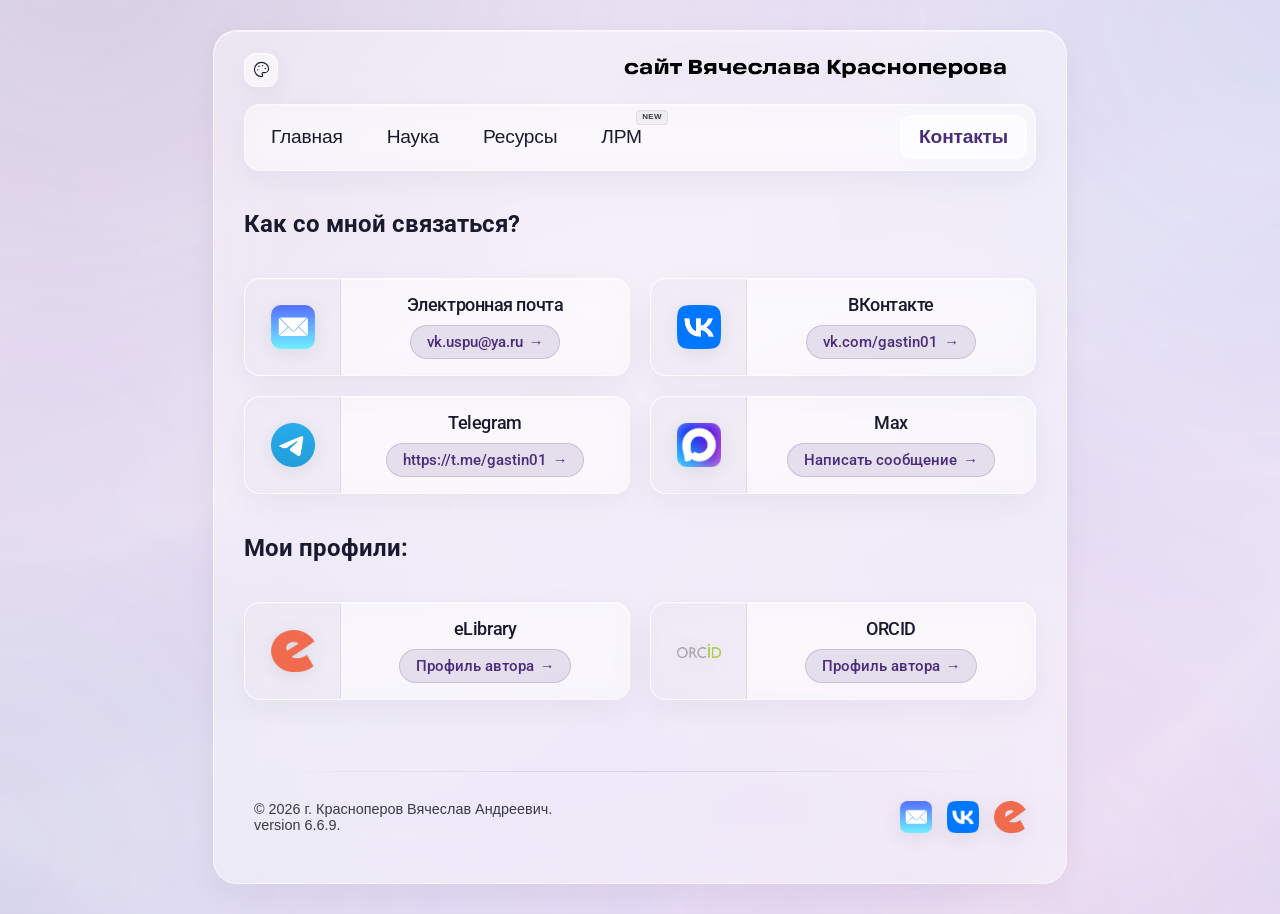
==== commit 3e9d5e34: "v6.6.9." ====
--- a/contacts.html
+++ b/contacts.html
@@ -141,7 +141,7 @@
         <div class="footer-content">
             <div class="copyright">
                 © 2026 г. Красноперов Вячеслав Андреевич. <br>
-				version 6.6.8.1.
+				version 6.6.9.
             </div>
             <div class="social-links">
                 <a href="mailto:vk.uspu@ya.ru" class="social-icon">
--- a/style.css
+++ b/style.css
@@ -113,7 +113,7 @@
     --brand-border: rgba(74, 44, 122, 0.25);
     --btn-hover-bg: rgba(74, 44, 122, 0.12);
     --bg-body: linear-gradient(145deg, #e8e4f0, #f5f2fa);
-	--bg-pattern: url('assets/patterns/pattern-purple.jpg');
+	--bg-pattern: url("assets/patterns/pattern-purple.jpg");
     --bg-pattern-opacity: 0.2;
 	}
 html.color-purple.dark-theme {
@@ -127,7 +127,7 @@
     /* без явного none тут светлый паттерн "просвечивал" даже в тёмном режиме —
        правила html.color-X и html.dark-theme имели равный приоритет,
        и по порядку в файле побеждал светлый вариант */
-    --bg-pattern: url('assets/patterns/pattern-purple.jpg');
+    --bg-pattern: url("assets/patterns/pattern-purple.jpg");
     --bg-pattern-opacity: 0.6;
 }
 
@@ -140,7 +140,7 @@
     --brand-border: rgba(193, 86, 10, 0.25);
     --btn-hover-bg: rgba(193, 86, 10, 0.12);
     --bg-body: linear-gradient(145deg, #f5e6d8, #fbf3ea);
-	--bg-pattern: url('assets/patterns/pattern-orange.jpg');
+	--bg-pattern: url("assets/patterns/pattern-orange.jpg");
     --bg-pattern-opacity: 0.2;
 }
 html.color-orange.dark-theme {
@@ -151,7 +151,7 @@
     --brand-border: rgba(255, 117, 20, 0.28);
     --btn-hover-bg: rgba(255, 117, 20, 0.20);
     --bg-body: linear-gradient(145deg, #2b2622, #40342c);
-    --bg-pattern: url('assets/patterns/pattern-orange.jpg');
+    --bg-pattern: url("assets/patterns/pattern-orange.jpg");
     --bg-pattern-opacity: 0.5;
 }
 
@@ -164,7 +164,7 @@
     --brand-border: rgba(20, 108, 148, 0.25);
     --btn-hover-bg: rgba(20, 108, 148, 0.12);
     --bg-body: linear-gradient(145deg, #dbe9f0, #eef6f9);
-	--bg-pattern: url('assets/patterns/pattern-ocean.jpg');
+	--bg-pattern: url("assets/patterns/pattern-ocean.jpg");
     --bg-pattern-opacity: 0.3;
 	}
 html.color-ocean.dark-theme {
@@ -175,7 +175,7 @@
     --brand-border: rgba(94, 200, 232, 0.30);
     --btn-hover-bg: rgba(94, 200, 232, 0.18);
     --bg-body: linear-gradient(145deg, #16232c, #1f3541);
-    --bg-pattern: url('assets/patterns/pattern-ocean.jpg');
+    --bg-pattern: url("assets/patterns/pattern-ocean.jpg");
     --bg-pattern-opacity: 0.3;
 }
 
@@ -188,7 +188,7 @@
     --brand-border: rgba(28, 124, 84, 0.25);
     --btn-hover-bg: rgba(28, 124, 84, 0.12);
     --bg-body: linear-gradient(145deg, #dcf0e4, #eef9f2);
-	--bg-pattern: url('assets/patterns/pattern-emerald.jpg');
+	--bg-pattern: url("assets/patterns/pattern-emerald.jpg");
     --bg-pattern-opacity: 0.5;
 	}
 html.color-emerald.dark-theme {
@@ -199,7 +199,7 @@
     --brand-border: rgba(79, 212, 138, 0.30);
     --btn-hover-bg: rgba(79, 212, 138, 0.18);
     --bg-body: linear-gradient(145deg, #16241d, #1f3527);
-    --bg-pattern: url('assets/patterns/pattern-emerald.jpg');
+    --bg-pattern: url("assets/patterns/pattern-emerald.jpg");
     --bg-pattern-opacity: 0.6;
 }
 
@@ -212,7 +212,7 @@
     --brand-border: rgba(176, 51, 92, 0.25);
     --btn-hover-bg: rgba(176, 51, 92, 0.12);
     --bg-body: linear-gradient(145deg, #f3dde6, #faeef2);
-	--bg-pattern: url('assets/patterns/pattern-rose.jpg');
+	--bg-pattern: url("assets/patterns/pattern-rose.jpg");
     --bg-pattern-opacity: 0.4;
 	}
 html.color-rose.dark-theme {
@@ -223,7 +223,7 @@
     --brand-border: rgba(242, 120, 154, 0.30);
     --btn-hover-bg: rgba(242, 120, 154, 0.18);
     --bg-body: linear-gradient(145deg, #2a1c24, #3d2733);
-    --bg-pattern: url('assets/patterns/pattern-rose.jpg');
+    --bg-pattern: url("assets/patterns/pattern-rose.jpg");
     --bg-pattern-opacity: 0.5;
 }
 
@@ -266,7 +266,7 @@
     padding-right: max(30px, env(safe-area-inset-right));
     padding-bottom: max(30px, env(safe-area-inset-bottom));
     background: var(--bg-body);
-    font-family: 'Segoe UI', Roboto, system-ui, -apple-system, sans-serif;
+    font-family: "Segoe UI", Roboto, system-ui, -apple-system, sans-serif;
     color: var(--text-primary);
     position: relative;
     transition: background 0.3s ease, color 0.3s ease;
@@ -302,9 +302,7 @@
 /* На тач-устройствах без реального ховера убираем "залипающие"
    hover-эффекты (transform/scale), которые остаются висеть после тапа */
 @media (hover: none) {
-    .achievements-list li:hover,
-    .numbered-list li:hover,
-    .achievements-list ul li:hover,
+    
     .contact-item:hover,
     .contact-card:hover,
     .stats-grid .contact-card:hover,
@@ -602,7 +600,7 @@
 
 nav li {
     margin: 0;
-    font-family: 'Segoe UI', Arial, sans-serif;
+    font-family: "Segoe UI", Arial, sans-serif;
     font-weight: 500;
 }
 
@@ -739,140 +737,32 @@
 /* ============================================================
    СПИСКИ (достижения)
    ============================================================ */
-.achievements-list,
-.numbered-list {
-    list-style: none;
-    padding: 0;
-    margin: 25px 0;
-}
-
-.achievements-list li,
-.numbered-list li {
-    padding: 16px 20px 16px 55px;
-    margin-bottom: 12px;
-    background: var(--card-bg);
-    backdrop-filter: blur(8px);
-    -webkit-backdrop-filter: blur(8px);
-    border-radius: 14px;
-    border: 1px solid var(--glass-border);
-    box-shadow: var(--shadow-sm);
-    font-size: 1rem;
-    color: var(--text-primary);
-    position: relative;
-    transition: all 0.25s ease;
-}
-
-.achievements-list li:hover,
-.numbered-list li:hover {
-    transform: translateX(6px);
-    background: var(--card-hover);
-    box-shadow: 0 6px 20px rgba(var(--brand-color-rgb), 0.08);
-    border-color: rgba(var(--brand-color-rgb), 0.20);
-}
-
-.dark-theme .achievements-list li:hover,
-.dark-theme .numbered-list li:hover {
-    box-shadow: 0 6px 20px rgba(0, 0, 0, 0.3);
-}
-
-.achievements-list li::before {
-    content: "✓";
-    position: absolute;
-    left: 18px;
-    top: 50%;
-    transform: translateY(-50%);
-    width: 24px;
-    height: 24px;
-    background: var(--brand-light);
-    backdrop-filter: blur(4px);
-    color: var(--brand-color);
-    font-size: 14px;
-    font-weight: bold;
-    border-radius: 50%;
-    display: flex;
-    align-items: center;
-    justify-content: center;
-    border: 1px solid rgba(var(--brand-color-rgb), 0.2);
-}
-
-.numbered-list li::before {
-    content: counter(list-counter);
-    position: absolute;
-    left: 18px;
-    top: 18px;
-    transform: none;
-    width: 24px;
-    height: 24px;
-    background: var(--brand-light);
-    backdrop-filter: blur(4px);
-    color: var(--brand-color);
-    font-size: 13px;
-    font-weight: bold;
-    border-radius: 50%;
-    display: flex;
-    align-items: center;
-    justify-content: center;
-    border: 1px solid rgba(var(--brand-color-rgb), 0.2);
-    pointer-events: none;
-}
-
-.numbered-list {
-    counter-reset: list-counter;
-}
-.numbered-list li {
-    counter-increment: list-counter;
-}
-
-.achievements-list ul {
-    list-style: none;
-    padding-left: 0;
-    margin: 15px 0 5px 0;
-}
-
-.achievements-list ul li {
-    padding: 10px 15px 10px 40px;
-    margin-bottom: 6px;
-    background: rgba(255, 255, 255, 0.20);
-    backdrop-filter: blur(4px);
-    border-radius: 10px;
-    border-left: 3px solid rgba(var(--brand-color-rgb), 0.3);
-    font-size: 0.95rem;
-    color: var(--text-light);
-    box-shadow: none;
-    position: relative;
-    transform: none !important;
-}
-
-.dark-theme .achievements-list ul li {
-    background: rgba(255, 255, 255, 0.05);
-    border-left-color: rgba(var(--brand-color-rgb), 0.5);
-}
-
-.achievements-list ul li::before {
-    content: "•";
-    position: absolute;
-    left: 16px;
-    top: 50%;
-    transform: translateY(-50%);
-    width: auto;
-    height: auto;
-    background: transparent;
-    color: var(--brand-color);
-    font-size: 20px;
-    border-radius: 0;
-    display: block;
-    border: none;
-}
-
-.achievements-list ul li:hover {
-    background: rgba(255, 255, 255, 0.35);
-    transform: translateX(4px) !important;
-    border-left-color: var(--brand-color);
-}
-
-.dark-theme .achievements-list ul li:hover {
-    background: rgba(255, 255, 255, 0.1);
-}
+
+
+
+
+
+
+
+
+
+
+
+
+
+
+
+
+
+
+
+
+
+
+
+
+
+
 
 /* ============================================================
    КОНТАКТЫ и РЕСУРСЫ
@@ -1012,13 +902,7 @@
     color: #241d17;
 }
 
-.contacts-list-vertical {
-    display: flex;
-    flex-direction: column;
-    gap: 20px;
-    max-width: 800px;
-    margin: 30px auto;
-}
+
 
 /* ============================================================
    ПОДВАЛ
@@ -1041,7 +925,7 @@
 }
 
 .copyright {
-    font-family: 'Segoe UI', Arial, sans-serif;
+    font-family: "Segoe UI", Arial, sans-serif;
     color: var(--text-muted);
     padding: 10px;
     font-size: 0.9rem;
@@ -1216,7 +1100,7 @@
 .publications-table .btn-sm:hover{
     background:var(--btn-hover-bg);
     color:var(--brand-color);
-    box-shadow:0 4px 12px rgba(var(--brand-color-rgb),.12);
+    box-shadow:0 4px 12px rgba(var(--brand-color-rgb),.065);
 }
 
 .publications-table .btn-sm:active{
@@ -1348,12 +1232,7 @@
     flex: 1 1 200px;
 }
 
-.result-count {
-    font-weight: 500;
-    color: var(--text-muted);
-    font-size: 0.95rem;
-    white-space: nowrap;
-}
+
 
 #clearFilters {
     display: inline-flex;
@@ -1442,12 +1321,8 @@
     color: white;
 }
 
-.notification.success .notification-icon {
-    background: #2e7d32;
-}
-.notification.error .notification-icon {
-    background: #c62828;
-}
+
+
 
 .notification-text {
     flex: 1;
@@ -1694,21 +1569,9 @@
         display: block;
     }
 
-    .achievements-list li,
-    .numbered-list li {
-        padding: 12px 15px 12px 45px;
-        font-size: 0.9rem;
-    }
-    .achievements-list li::before,
-    .numbered-list li::before {
-        width: 20px;
-        height: 20px;
-        font-size: 11px;
-        left: 14px;
-    }
-    .numbered-list li::before {
-        top: 14px;
-    }
+    
+    
+    
 
     .contacts-container {
         grid-template-columns: 1fr;
@@ -1816,10 +1679,7 @@
         background-image: url("data:image/svg+xml,%3Csvg xmlns='http://www.w3.org/2000/svg' width='18' height='18' viewBox='0 0 24 24' fill='none' stroke='%23b8aea5' stroke-width='2' stroke-linecap='round'%3E%3Ccircle cx='11' cy='11' r='7'/%3E%3Cline x1='21' y1='21' x2='16.65' y2='16.65'/%3E%3C/svg%3E");
     }
 
-    .result-count {
-        margin-left: 0;
-        text-align: center;
-    }
+    
     /* сброс — компактная ссылка-кнопка справа, а не растянутый блок */
     #clearFilters {
         justify-self: end;
@@ -2908,10 +2768,7 @@
     gap: 14px;
     margin: 14px 0 20px;
 }
-.lwm-image-slots-single {
-    grid-template-columns: minmax(0, 1fr);
-    max-width: 420px;
-}
+
 
 .lwm-image-slot {
     margin: 0;
@@ -2925,9 +2782,7 @@
     box-shadow: var(--shadow-sm);
     overflow: hidden;
 }
-.lwm-image-slots-single .lwm-image-slot-media {
-    aspect-ratio: 4 / 3;
-}
+
 .lwm-image-slot-media img {
     display: block;
     width: 100%;
@@ -3167,58 +3022,21 @@
 }
 
 /* ----- Кнопка сворачивания секции ----- */
-.lwm-collapse-toggle {
-    -webkit-appearance: none;
-    appearance: none;
-    flex-shrink: 0;
-    width: 36px;
-    height: 36px;
-    border-radius: 12px;
-    border: 1px solid var(--glass-border);
-    background: var(--card-bg);
-    backdrop-filter: blur(10px);
-    -webkit-backdrop-filter: blur(10px);
-    color: var(--text-primary);
-    display: flex;
-    align-items: center;
-    justify-content: center;
-    cursor: pointer;
-    padding: 0;
-    margin-top: 2px;
-    transition: background 0.2s ease, transform 0.2s ease;
-}
-
-.lwm-collapse-toggle:hover {
-    background: var(--brand-light);
-}
-
-.lwm-collapse-toggle svg {
-    width: 18px;
-    height: 18px;
-    transition: transform 0.25s ease;
-}
-
-.lwm-collapse-toggle[aria-expanded="false"] svg {
-    transform: rotate(-90deg);
-}
+
+
+
+
+
+
+
 
 /* ----- Тело секции: сворачивается плавно через grid-template-rows,
    без JS-измерения высоты (0fr/1fr — надёжный CSS-приём) ----- */
-.lwm-collapse {
-    display: grid;
-    grid-template-rows: 1fr;
-    transition: grid-template-rows 0.3s ease;
-}
-
-.lwm-collapse-inner {
-    overflow: hidden;
-    min-height: 0;
-}
-
-.lwm-theory.is-collapsed .lwm-collapse,
-.lwm-calculator.is-collapsed .lwm-collapse {
-    grid-template-rows: 0fr;
-}
+
+
+
+
+
 
 /* ----- Условие задачи: "Дано / Нужно найти" ----- */
 .lwm-task {
@@ -3265,12 +3083,7 @@
    попасть туда, где нужно, сворачивание — чтобы убрать то, что сейчас
    не нужно. Разные задачи, обе полезны на длинной странице.
    Кнопки — те же .btn-primary/.btn-secondary, что и на главной. */
-.lwm-jumplinks {
-    display: flex;
-    flex-wrap: wrap;
-    gap: 12px;
-    margin: 0 0 28px;
-}
+
 
 /* Поля формы */
 
@@ -4104,8 +3917,7 @@
     margin: 0 0 18px;
 }
 
-.lwm-panel-kicker,
-.lwm-section-kicker {
+.lwm-panel-kicker{
     display: block;
     margin-bottom: 7px;
     color: var(--brand-color);
@@ -4129,173 +3941,60 @@
     line-height: 1.6;
 }
 
-.lwm-panel-cta {
-    margin-top: 20px;
-    margin-bottom: 32px;
-}
-
-.lwm-model-steps {
-    display: grid;
-    gap: 14px;
-    margin: 26px 0;
-}
-
-.lwm-model-step {
-    display: grid;
-    grid-template-columns: 38px minmax(0, 1fr);
-    gap: 14px;
-    align-items: start;
-    padding: 17px 18px;
-    border: 1px solid var(--glass-border);
-    border-radius: 14px;
-    background: rgba(var(--brand-color-rgb), .025);
-}
-
-.lwm-model-step > span {
-    display: grid;
-    place-items: center;
-    width: 38px;
-    height: 38px;
-    border-radius: 11px;
-    background: var(--brand-light);
-    border: 1px solid var(--brand-border);
-    color: var(--brand-color);
-    font-size: .78rem;
-    font-weight: 700;
-}
-
-.lwm-model-step strong {
-    display: block;
-    margin: 2px 0 6px;
-    color: var(--text-primary);
-    font-weight: 600;
-}
-
-.lwm-model-step p {
-    margin: 0 !important;
-    text-align: left !important;
-}
-
-.lwm-model-step .theory-eq {
-    margin: 13px 0 2px;
-}
-
-.lwm-note {
-    margin-top: 20px;
-    padding: 14px 17px;
-    border-left: 3px solid var(--brand-color);
-    border-radius: 0 12px 12px 0;
-    background: var(--brand-light);
-    color: var(--text-secondary);
-    line-height: 1.55;
-}
-
-.lwm-note strong {
-    color: var(--brand-color);
-}
-
-.lwm-teacher-grid {
-    display: grid;
-    grid-template-columns: repeat(2, minmax(0, 1fr));
-    gap: 14px;
-    margin: 24px 0 34px;
-}
-
-.lwm-method-card {
-    position: relative;
-    display: grid;
-    grid-template-columns: 38px minmax(0, 1fr);
-    gap: 14px;
-    padding: 20px;
-    border: 1px solid var(--glass-border);
-    border-radius: 16px;
-    background: var(--card-bg);
-    backdrop-filter: blur(12px);
-    -webkit-backdrop-filter: blur(12px);
-    box-shadow: var(--shadow-sm);
-}
-
-.lwm-method-card-featured {
-    grid-column: 1 / -1;
-    background: var(--brand-light);
-    border-color: var(--brand-border);
-}
-
-.lwm-method-number {
-    display: grid;
-    place-items: center;
-    width: 38px;
-    height: 38px;
-    border-radius: 11px;
-    background: var(--brand-light);
-    border: 1px solid var(--brand-border);
-    color: var(--brand-color);
-    font-size: .78rem;
-    font-weight: 700;
-}
-
-.lwm-method-card-featured .lwm-method-number {
-    background: var(--card-bg);
-}
-
-.lwm-method-card h3 {
-    margin: 1px 0 8px !important;
-    color: var(--text-primary);
-    font-size: 1.03rem;
-    text-align: left !important;
-}
-
-.lwm-method-card p {
-    margin: 0 !important;
-    color: var(--text-secondary);
-    text-align: left !important;
-    line-height: 1.6;
-}
-
-.lwm-method-card ul,
-.lwm-method-card ol {
-    margin: 0;
-    padding-left: 20px;
-    color: var(--text-secondary);
-    line-height: 1.65;
-}
-
-.lwm-method-card li + li {
-    margin-top: 5px;
-}
+
+
+
+
+
+
+
+
+
+
+
+
+
+
+
+
+
+
+
+
+
+
+
+
+
+
+
+
+
+
+
+
+
+
+
 
 .lwm-teacher-calculator {
     padding-top: 4px;
 }
 
-.lwm-grid-three {
-    grid-template-columns: repeat(3, minmax(0, 1fr));
-}
-
-.lwm-grid-three .lwm-card {
-    min-width: 0;
-}
-
-.lwm-grid-three .lwm-fields {
-    grid-template-columns: repeat(2, minmax(0, 1fr));
-}
-
-.lwm-grid-three .lwm-fields input {
-    min-width: 0;
-}
+
+
+
+
+
+
+
 
 @media (max-width: 900px) {
-    .lwm-teacher-grid {
-        grid-template-columns: 1fr;
-    }
-
-    .lwm-method-card-featured {
-        grid-column: auto;
-    }
-
-    .lwm-grid-three {
-        grid-template-columns: 1fr;
-    }
+    
+
+    
+
+    
 }
 
 @media (max-width: 640px) {
@@ -4311,24 +4010,11 @@
         font-size: 1.42rem !important;
     }
 
-    .lwm-model-step,
-    .lwm-method-card {
-        grid-template-columns: 32px minmax(0, 1fr);
-        gap: 11px;
-        padding: 15px;
-    }
-
-    .lwm-model-step > span,
-    .lwm-method-number {
-        width: 32px;
-        height: 32px;
-        border-radius: 9px;
-        font-size: .72rem;
-    }
-
-    .lwm-grid-three .lwm-fields {
-        grid-template-columns: 1fr;
-    }
+    
+
+    
+
+    
 }
 
 /* ============================================================
@@ -4487,38 +4173,13 @@
     padding: 18px;
 }
 
-.lwm-console-head {
-    display: flex;
-    align-items: center;
-    justify-content: space-between;
-    gap: 14px;
-}
-
-.lwm-console-kicker {
-    display: block;
-    margin-bottom: 3px;
-    color: var(--brand-color);
-    font-size: .7rem;
-    font-weight: 700;
-    letter-spacing: .5px;
-    text-transform: uppercase;
-}
-
-.lwm-console-head h2 {
-    margin: 0 !important;
-    font-size: 1.12rem !important;
-}
-
-.lwm-console-status {
-    flex-shrink: 0;
-    padding: 6px 10px;
-    border-radius: 999px;
-    border: 1px solid var(--glass-border);
-    background: var(--btn-bg);
-    color: var(--text-muted);
-    font-size: .76rem;
-    font-weight: 600;
-}
+
+
+
+
+
+
+
 
 .lwm-teacher-console .lwm-result-output {
     min-height: 62px;
@@ -4573,14 +4234,9 @@
         grid-template-columns: 1fr;
     }
 
-    .lwm-console-head {
-        align-items: flex-start;
-        flex-direction: column;
-    }
-
-    .lwm-console-status {
-        align-self: flex-start;
-    }
+    
+
+    
 }
 
 
@@ -4590,7 +4246,7 @@
    плотность текста и поля, что и в других разделах сайта.
    ============================================================ */
 
-.lwm-teacher-grid .lwm-method-card,
+
 .lwm-az-point,
 .lwm-teacher-console {
     border: 1px solid var(--glass-border);
@@ -4601,35 +4257,15 @@
     box-shadow: var(--shadow-sm);
 }
 
-.lwm-teacher-grid .lwm-method-card {
-    padding: 22px;
-}
-
-.lwm-method-card h3 {
-    font-size: 1.05rem;
-    font-weight: 600;
-}
-
-.lwm-method-card p,
-.lwm-method-card li {
-    font-size: .95rem;
-    font-weight: 400;
-}
-
-.lwm-method-number {
-    width: 40px;
-    height: 40px;
-    border-radius: 12px;
-    font-size: .82rem;
-    font-weight: 600;
-    background: var(--brand-light);
-    border: 1px solid var(--brand-border);
-}
-
-.lwm-method-card-featured {
-    background: var(--brand-light);
-    border-color: var(--brand-border);
-}
+
+
+
+
+
+
+
+
+
 
 /* Три объекта — единая табличная рабочая область, но без
    визуально тяжёлой HTML-таблицы. Каждый столбец повторяет
@@ -4724,30 +4360,13 @@
     margin-top: 22px;
 }
 
-.lwm-console-head {
-    padding-bottom: 14px;
-    border-bottom: 1px solid var(--glass-border);
-}
-
-.lwm-console-kicker {
-    font-size: .76rem;
-    font-weight: 600;
-}
-
-.lwm-console-head h2 {
-    font-size: 1.2rem !important;
-    font-weight: 600;
-}
-
-.lwm-console-status {
-    padding: 6px 11px;
-    border-radius: 10px;
-    border: 1px solid var(--glass-border);
-    background: var(--btn-bg);
-    font-size: .82rem;
-    font-weight: 500;
-    color: var(--text-secondary);
-}
+
+
+
+
+
+
+
 
 .lwm-teacher-console .lwm-result-output {
     min-height: 68px;
@@ -4775,13 +4394,11 @@
 }
 
 @media (max-width: 900px) {
-    .lwm-az-table {
-        grid-template-columns: 1fr;
-    }
+    
 }
 
 @media (max-width: 640px) {
-    .lwm-teacher-grid .lwm-method-card,
+    
     .lwm-az-point,
     .lwm-teacher-console {
         padding: 18px;
@@ -4842,8 +4459,7 @@
 }
 
 /* Внутренние карточки ЛРМ повторяют обычные карточки сайта. */
-.lwm-model-step,
-.lwm-method-card,
+
 .lwm-az-point,
 .lwm-teacher-console,
 .lwm-card,
@@ -4853,8 +4469,7 @@
     box-shadow: var(--shadow-sm);
 }
 
-.lwm-model-step > span,
-.lwm-method-number,
+
 .lwm-az-point-number {
     background: var(--brand-light);
     border-color: var(--brand-border);
@@ -4862,7 +4477,7 @@
     font-weight: 700;
 }
 
-.lwm-method-card-featured,
+
 .lwm-az-point-target {
     background: var(--brand-light);
     border-color: var(--brand-border);
@@ -4870,10 +4485,8 @@
 
 /* Типографика не должна быть легче, чем в остальных разделах сайта. */
 .lwm-panel-kicker,
-.lwm-section-kicker,
 .lwm-panel-intro h2,
 .lwm-section-header h2,
-.lwm-method-card h3,
 .lwm-az-point h3,
 .lwm-card h2,
 .lwm-result-card h2 {
@@ -4881,8 +4494,6 @@
 }
 
 .lwm-panel-intro p,
-.lwm-method-card p,
-.lwm-method-card li,
 .lwm-description,
 .lwm-az-point .lwm-fields label,
 .lwm-fields label {
@@ -4915,9 +4526,7 @@
     box-shadow: 0 3px 14px rgba(var(--brand-color-rgb), .12);
 }
 
-.dark-theme .lwm-az-point .lwm-fields input:focus {
-    background: rgba(255,255,255,.08);
-}
+
 
 /* Кнопки — строго по центру, как CTA и другие группы действий сайта. */
 .lwm-teacher-calculator .lwm-actions {
@@ -4983,14 +4592,10 @@
     font-weight: 400;
 }
 
-.lwm-teacher-console .lwm-history-item:last-child {
-    border-bottom: 0;
-}
+
 
 @media (max-width: 900px) {
-    .lwm-az-table {
-        grid-template-columns: 1fr;
-    }
+    
 }
 
 @media (max-width: 640px) {
@@ -5009,8 +4614,6 @@
 
 /* ЛРМ — приглушённые поверхности для тёмных цветовых схем */
 .dark-theme .lwm-audience-shell,
-.dark-theme .lwm-model-step,
-.dark-theme .lwm-method-card,
 .dark-theme .lwm-az-point,
 .dark-theme .lwm-teacher-console,
 .dark-theme .lwm-card,
@@ -5030,10 +4633,7 @@
 }
 
 .dark-theme .lwm-audience-icon,
-.dark-theme .lwm-model-step > span,
-.dark-theme .lwm-method-number,
 .dark-theme .lwm-az-point-number,
-.dark-theme .lwm-method-card-featured,
 .dark-theme .lwm-az-point-target {
     background: rgba(var(--brand-color-rgb), .075);
     border-color: rgba(var(--brand-color-rgb), .20);
@@ -5058,3 +4658,1889 @@
     border-color: rgba(var(--brand-color-rgb), .48);
     box-shadow: 0 3px 14px rgba(var(--brand-color-rgb), .08);
 }
+
+
+/* ============================================================
+   ЛРМ — уведомление об учебном разделе в разработке
+   ============================================================ */
+.lwm-teacher-notice {
+    display: flex;
+    align-items: flex-start;
+    gap: 14px;
+    margin: 22px 0 26px;
+    padding: 16px 18px;
+    background: rgba(198, 40, 40, 0.08);
+    border: 1px solid rgba(198, 40, 40, 0.28);
+    border-radius: 16px;
+    color: #a51f1f;
+    box-shadow: var(--shadow-sm);
+}
+
+.lwm-teacher-notice-icon {
+    flex: 0 0 28px;
+    width: 28px;
+    height: 28px;
+    display: inline-flex;
+    align-items: center;
+    justify-content: center;
+    border-radius: 50%;
+    background: rgba(198, 40, 40, 0.14);
+    border: 1px solid rgba(198, 40, 40, 0.24);
+    color: #c62828;
+    font-weight: 700;
+    line-height: 1;
+}
+
+.lwm-teacher-notice strong {
+    display: block;
+    margin: 1px 0 5px;
+    color: #9f1d1d;
+    font-size: 16px;
+    font-weight: 700;
+}
+
+.lwm-teacher-notice p {
+    margin: 0;
+    color: #8f2a2a;
+    line-height: 1.55;
+}
+
+/* В тёмной теме красный акцент делаем светлее для читаемости. */
+.dark-theme .lwm-teacher-notice {
+    background: rgba(239, 83, 80, 0.10);
+    border-color: rgba(239, 83, 80, 0.28);
+    color: #f3b1ae;
+}
+
+.dark-theme .lwm-teacher-notice-icon {
+    background: rgba(239, 83, 80, 0.16);
+    border-color: rgba(239, 83, 80, 0.30);
+    color: #ef5350;
+}
+
+.dark-theme .lwm-teacher-notice strong {
+    color: #ffb3b0;
+}
+
+.dark-theme .lwm-teacher-notice p {
+    color: #e5b2af;
+}
+
+/* ============================================================
+   ЛРМ — расширенный методический текст учительского раздела
+   ============================================================ */
+
+
+
+
+
+
+
+
+
+
+
+
+
+
+
+
+
+
+@media (max-width: 640px) {
+    
+
+    
+}
+
+/* ============================================================
+   ЛРМ — переработанный учительский раздел
+   Структура построена вокруг сценария занятия, а не вокруг
+   длинной последовательности одинаковых текстовых карточек.
+   ============================================================ */
+.lwm-teacher-lead,
+.lwm-teacher-section,
+.lwm-teacher-sources-card {
+    border: 1px solid var(--glass-border);
+    border-radius: 18px;
+    background: var(--card-bg);
+    box-shadow: var(--shadow-sm);
+    backdrop-filter: blur(12px);
+    -webkit-backdrop-filter: blur(12px);
+}
+.lwm-teacher-lead {display:block;margin:24px 0 18px;padding:24px 26px;border-color:var(--brand-border);background:var(--brand-light)}
+.lwm-teacher-lead h3 {margin:0 0 12px!important}
+.lwm-teacher-lead>p {padding-top:0}
+.lwm-teacher-label {display:block;margin-bottom:7px;color:var(--brand-color);font-size:.74rem;font-weight:700;letter-spacing:.08em;line-height:1.3;text-transform:uppercase}
+.lwm-teacher-lead h3,.lwm-teacher-section-head h3,.lwm-teacher-info-card h3,.lwm-teacher-sources-card h3 {margin:0!important;color:var(--text-primary);text-align:left!important;font-size:1.25rem;line-height:1.3;font-weight:700}
+.lwm-teacher-lead>p,.lwm-teacher-section-head>p,.lwm-teacher-info-card p,.lwm-teacher-section p,.lwm-teacher-sources-card p {margin:0!important;color:var(--text-secondary);font-size:.95rem;line-height:1.68;text-align:left!important}
+.lwm-teacher-lead>p{padding-top:3px}
+.lwm-teacher-section{margin:18px 0;padding:24px 26px}
+.lwm-teacher-section-head{display:block;margin-bottom:20px}
+.lwm-teacher-section-head>p{padding:0;margin-top:10px!important}
+.lwm-teacher-flow{display:grid;grid-template-columns:repeat(2,minmax(0,1fr));gap:12px}
+.lwm-teacher-flow-card{min-width:0;padding:18px;border:1px solid var(--glass-border);border-radius:14px;background:rgba(var(--brand-color-rgb),.025)}
+.lwm-teacher-flow-number{display:grid;place-items:center;width:34px;height:34px;margin-bottom:15px;border-radius:10px;background:var(--brand-light);border:1px solid var(--brand-border);color:var(--brand-color);font-size:.76rem;font-weight:700}
+.lwm-teacher-flow-card h4,.lwm-teacher-focus h4{margin:0 0 8px!important;color:var(--text-primary);font-size:.98rem;line-height:1.35;font-weight:700;text-align:left!important}
+.lwm-teacher-flow-card p,.lwm-teacher-focus p{margin:0!important;color:var(--text-secondary);font-size:.88rem;line-height:1.6;text-align:left!important}
+
+.lwm-teacher-formation{display:grid;grid-template-columns:repeat(3,minmax(0,1fr));gap:12px}.lwm-teacher-formation .lwm-teacher-info-card{height:100%;box-sizing:border-box}.lwm-teacher-career{margin-top:12px;padding:20px 22px;border:1px solid var(--brand-border);border-radius:16px;background:var(--brand-light)}.lwm-teacher-career h3{margin:0 0 9px!important;color:var(--text-primary);font-size:1.05rem;line-height:1.35}.lwm-teacher-career p{margin:0!important;color:var(--text-secondary);font-size:.92rem;line-height:1.65;text-align:left!important}
+.lwm-teacher-info-card{padding:23px 24px;border:1px solid var(--glass-border);border-radius:18px;background:var(--card-bg);box-shadow:var(--shadow-sm)}
+.lwm-teacher-info-card p+p{margin-top:12px!important}.lwm-teacher-info-card h3{margin-bottom:12px!important}.lwm-teacher-info-card-accent{border-color:var(--brand-border);background:var(--brand-light)}
+.lwm-teacher-focus{display:grid;grid-template-columns:repeat(3,minmax(0,1fr));gap:12px}
+.lwm-teacher-focus article{padding:18px 18px 17px;border-top:2px solid var(--brand-color);border-radius:0 0 14px 14px;background:rgba(var(--brand-color-rgb),.025)}
+.lwm-teacher-checks{display:grid;grid-template-columns:1fr 1fr;gap:0 28px}.lwm-teacher-checks p{padding:15px 0;border-top:1px solid var(--glass-border)}.lwm-teacher-checks strong{color:var(--text-primary);font-weight:700}
+.lwm-teacher-rubric{display:grid;grid-template-columns:repeat(5,minmax(0,1fr));gap:8px;margin:4px 0 16px}.lwm-teacher-rubric div{min-width:0;padding:13px 12px;border-radius:12px;background:var(--brand-light);border:1px solid var(--brand-border)}.lwm-teacher-rubric strong{display:block;margin-bottom:5px;color:var(--brand-color);font-size:.76rem;font-weight:700}.lwm-teacher-rubric span{display:block;color:var(--text-secondary);font-size:.8rem;line-height:1.45}.lwm-teacher-assessment-note{padding-top:15px;border-top:1px solid var(--glass-border)}
+.lwm-teacher-results{display:grid;grid-template-columns:minmax(0,1.2fr) minmax(300px,.8fr);gap:28px;align-items:center}.lwm-teacher-result-main p{margin-top:12px!important}.lwm-teacher-stats{display:grid;grid-template-columns:1fr 1fr;gap:8px}.lwm-teacher-stats div{padding:14px 15px;border-radius:13px;background:rgba(var(--brand-color-rgb),.035);border:1px solid var(--glass-border)}.lwm-teacher-stats strong{display:block;color:var(--brand-color);font-size:1.25rem;line-height:1.1}.lwm-teacher-stats span{display:block;margin-top:5px;color:var(--text-secondary);font-size:.78rem;line-height:1.4}
+.lwm-teacher-sources-card{display:flex;justify-content:space-between;align-items:center;gap:24px;margin:18px 0 34px;padding:20px 22px;border-color:var(--brand-border);background:var(--brand-light)}.lwm-teacher-sources-card h3{font-size:1.05rem;margin-bottom:7px!important}.lwm-teacher-sources-card p{font-size:.88rem;max-width:780px}.lwm-teacher-science-link{flex:0 0 auto;display:inline-flex;align-items:center;gap:8px;min-height:42px;padding:9px 15px;border:1px solid var(--brand-border);border-radius:11px;background:var(--card-bg);color:var(--brand-color);font-size:.88rem;font-weight:700;text-decoration:none;transition:transform .18s ease,background .18s ease}.lwm-teacher-science-link:hover{transform:translateY(-1px);background:var(--card-hover)}
+.dark-theme .lwm-teacher-lead,.dark-theme .lwm-teacher-info-card-accent,.dark-theme .lwm-teacher-sources-card{background:rgba(var(--brand-color-rgb),.04)}.dark-theme .lwm-teacher-flow-card,.dark-theme .lwm-teacher-focus article,.dark-theme .lwm-teacher-stats div{background:rgba(255,255,255,.025)}.dark-theme .lwm-teacher-rubric div{background:rgba(var(--brand-color-rgb),.07)}
+@media (max-width:980px){.lwm-teacher-results{grid-template-columns:1fr}.lwm-teacher-formation{grid-template-columns:1fr 1fr}.lwm-teacher-rubric{grid-template-columns:repeat(3,minmax(0,1fr))}}
+@media (max-width:700px){.lwm-teacher-section,.lwm-teacher-lead,.lwm-teacher-info-card{padding:18px}.lwm-teacher-formation,.lwm-teacher-focus,.lwm-teacher-checks{grid-template-columns:1fr}.lwm-teacher-flow{grid-template-columns:1fr}.lwm-teacher-rubric{grid-template-columns:1fr 1fr}.lwm-teacher-sources-card{align-items:flex-start;flex-direction:column}}
+
+
+/* ЛРМ — точечная настройка методического раздела */
+.lwm-teacher-flow-head{display:flex;align-items:center;gap:12px;margin-bottom:14px}
+.lwm-teacher-flow-number{flex:0 0 34px;margin:0;display:grid;place-items:center;width:34px;height:34px}
+.lwm-teacher-flow-card h4{margin:0!important}
+.lwm-teacher-checks{gap:10px 18px}
+.lwm-teacher-checks p{margin:0!important;padding:14px 16px;border:1px solid var(--glass-border);border-radius:12px;background:rgba(var(--brand-color-rgb),.025);line-height:1.6}
+.dark-theme .lwm-teacher-checks p{background:rgba(255,255,255,.025)}
+.lwm-teacher-rubric div{display:grid;grid-template-columns:28px minmax(0,1fr);align-items:center;gap:5px;padding:11px 10px}
+.lwm-teacher-rubric strong{display:flex;align-items:center;justify-content:flex-start;margin:0;color:var(--brand-color);font-size:.76rem;font-weight:700}
+.lwm-teacher-rubric span{margin:0}
+@media (max-width:700px){.lwm-teacher-checks{gap:8px}.lwm-teacher-rubric div{grid-template-columns:28px minmax(0,1fr);gap:5px}}
+
+
+/* ============================================================
+   LIQUID GLASS — REFINED 2026
+   Идея исходного варианта сохранена: спокойный фон + aurora-свечение,
+   полупрозрачные поверхности, blur, тонкая световая кромка и мягкая
+   глубина. Здесь это собрано в единый слой без изменения разметки.
+   ============================================================ */
+
+:root {
+    --bg-page: rgba(255,255,255,.50);
+    --card-bg: rgba(255,255,255,.42);
+    --card-hover: rgba(255,255,255,.58);
+    --glass-border: rgba(255,255,255,.58);
+    --table-row-hover: rgba(255,255,255,.48);
+    --notif-bg: rgba(255,255,255,.78);
+    --notif-border: rgba(255,255,255,.62);
+    --liquid-stroke: rgba(255,255,255,.52);
+    --liquid-highlight: rgba(255,255,255,.72);
+    --shadow-sm: 0 8px 24px rgba(15,23,42,.055), inset 0 1px 0 rgba(255,255,255,.62);
+    --shadow-md: 0 16px 44px rgba(15,23,42,.085), inset 0 1px 0 rgba(255,255,255,.66);
+    --shadow-lg: 0 28px 80px rgba(15,23,42,.13), inset 0 1px 0 rgba(255,255,255,.70);
+}
+
+html.dark-theme {
+    --bg-page: rgba(12,17,27,.62);
+    --card-bg: rgba(255,255,255,.065);
+    --card-hover: rgba(255,255,255,.105);
+    --glass-border: rgba(255,255,255,.13);
+    --table-row-hover: rgba(255,255,255,.075);
+    --notif-bg: rgba(15,19,28,.86);
+    --notif-border: rgba(255,255,255,.14);
+    --text-primary: #f5f7fb;
+    --text-secondary: #dce2ec;
+    --text-muted: #a4adbd;
+    --text-light: #d4dbe6;
+    --liquid-stroke: rgba(255,255,255,.13);
+    --liquid-highlight: rgba(255,255,255,.10);
+    --shadow-sm: 0 10px 28px rgba(0,0,0,.24), inset 0 1px 0 rgba(255,255,255,.06);
+    --shadow-md: 0 16px 50px rgba(0,0,0,.30), inset 0 1px 0 rgba(255,255,255,.07);
+    --shadow-lg: 0 28px 90px rgba(0,0,0,.40), inset 0 1px 0 rgba(255,255,255,.08);
+}
+
+html { scroll-behavior:smooth; }
+
+body {
+    font-family: Inter, ui-sans-serif, -apple-system, BlinkMacSystemFont, "Segoe UI", Roboto, sans-serif;
+    text-rendering: optimizeLegibility;
+    -webkit-font-smoothing: antialiased;
+    -moz-osx-font-smoothing: grayscale;
+}
+
+::selection { background:rgba(var(--brand-color-rgb),.22); color:var(--text-primary); }
+:focus-visible { outline:2px solid rgba(var(--brand-color-rgb),.68); outline-offset:3px; }
+
+/* Aurora остаётся за стеклом, а не превращается в ещё один контентный слой. */
+body::after {
+    content:"";
+    position:fixed;
+    inset:-14vmax;
+    z-index:-1;
+    pointer-events:none;
+    opacity:.58;
+    background:
+        radial-gradient(circle at 16% 10%, rgba(var(--brand-color-rgb),.20), transparent 30%),
+        radial-gradient(circle at 88% 16%, rgba(94,200,232,.14), transparent 29%),
+        radial-gradient(circle at 72% 88%, rgba(242,120,154,.10), transparent 31%),
+        radial-gradient(circle at 10% 82%, rgba(79,212,138,.09), transparent 30%);
+    filter:blur(42px) saturate(1.15);
+}
+html.dark-theme body::after { opacity:.28; filter:blur(46px) saturate(1.2) brightness(.72); }
+
+/* Страница — не слишком узкая: стекло должно обрамлять контент, а не сжимать его. */
+#page {
+    background:linear-gradient(145deg, rgba(255,255,255,.52), rgba(255,255,255,.32));
+    border-color:rgba(255,255,255,.58);
+    box-shadow:
+        0 30px 90px rgba(15,23,42,.13),
+        0 2px 12px rgba(15,23,42,.045),
+        inset 0 1px 0 rgba(255,255,255,.78),
+        inset 0 -1px 0 rgba(15,23,42,.025);
+    backdrop-filter:blur(30px) saturate(1.35);
+    -webkit-backdrop-filter:blur(30px) saturate(1.35);
+}
+html.dark-theme #page {
+    background:linear-gradient(145deg, rgba(17,24,39,.66), rgba(17,24,39,.46));
+    border-color:rgba(255,255,255,.14);
+    box-shadow:0 30px 90px rgba(0,0,0,.42), inset 0 1px 0 rgba(255,255,255,.09);
+}
+
+/* Единая поверхность. Не задаём здесь transform — карточки остаются в своих
+   исходных layout-контекстах. */
+.contact-card,
+.contact-item,
+.stats-grid .contact-card,
+.research-grid .contact-card,
+.page-tile,
+.result-count-header,
+.theme-panel,
+.filter-bar,
+.table-wrapper,
+.lwm-card,
+.theory-card,
+.pwa-trigger,
+.pwa-modal-inner,
+.lwm-teacher-section,
+.lwm-teacher-info-card,
+.lwm-teacher-flow-card,
+.lwm-teacher-checks p,
+.lwm-teacher-stats div,
+.lwm-teacher-rubric div,
+.lwm-teacher-focus article {
+    background:linear-gradient(145deg, rgba(255,255,255,.44), rgba(255,255,255,.22));
+    border-color:var(--liquid-stroke);
+    box-shadow:var(--shadow-sm), inset 0 1px 0 var(--liquid-highlight);
+    backdrop-filter:blur(16px) saturate(1.28);
+    -webkit-backdrop-filter:blur(16px) saturate(1.28);
+}
+
+html.dark-theme .contact-card,
+html.dark-theme .contact-item,
+html.dark-theme .stats-grid .contact-card,
+html.dark-theme .research-grid .contact-card,
+html.dark-theme .page-tile,
+html.dark-theme .result-count-header,
+html.dark-theme .theme-panel,
+html.dark-theme .filter-bar,
+html.dark-theme .table-wrapper,
+html.dark-theme .lwm-card,
+html.dark-theme .theory-card,
+html.dark-theme .pwa-trigger,
+html.dark-theme .pwa-modal-inner,
+html.dark-theme .lwm-teacher-section,
+html.dark-theme .lwm-teacher-info-card,
+html.dark-theme .lwm-teacher-flow-card,
+html.dark-theme .lwm-teacher-checks p,
+html.dark-theme .lwm-teacher-stats div,
+html.dark-theme .lwm-teacher-rubric div,
+html.dark-theme .lwm-teacher-focus article {
+    background:linear-gradient(145deg, rgba(255,255,255,.085), rgba(255,255,255,.038));
+    border-color:rgba(255,255,255,.12);
+    box-shadow:var(--shadow-sm);
+}
+
+/* Навигация остаётся компактной панелью, а не гигантской pill-капсулой. */
+nav {
+    background:rgba(255,255,255,.28);
+    border-color:var(--liquid-stroke);
+    box-shadow:var(--shadow-sm), inset 0 1px 0 var(--liquid-highlight);
+    backdrop-filter:blur(18px) saturate(1.3);
+    -webkit-backdrop-filter:blur(18px) saturate(1.3);
+}
+html.dark-theme nav { background:rgba(255,255,255,.045); border-color:rgba(255,255,255,.11); }
+
+nav ul { border:0; background:transparent; box-shadow:none; }
+nav li a { border-radius:12px; }
+nav li.active a {
+    background:rgba(var(--brand-color-rgb),.11);
+    border:1px solid rgba(var(--brand-color-rgb),.24);
+    box-shadow:inset 0 1px 0 rgba(255,255,255,.42), 0 7px 20px rgba(var(--brand-color-rgb),.045);
+}
+html.dark-theme nav li.active a {
+    background:rgba(var(--brand-color-rgb),.15);
+    border-color:rgba(var(--brand-color-rgb),.30);
+    box-shadow:inset 0 1px 0 rgba(255,255,255,.08), 0 8px 22px rgba(0,0,0,.20);
+}
+
+/* Основная кнопка — насыщенное стекло, вторичная — нейтральное стекло. */
+#content .btn-primary {
+    border:1px solid rgba(255,255,255,.25);
+    background:linear-gradient(135deg,
+        color-mix(in srgb, var(--brand-color) 76%, white),
+        var(--brand-color) 54%,
+        color-mix(in srgb, var(--brand-color) 84%, black));
+    box-shadow:0 12px 30px rgba(var(--brand-color-rgb),.25), inset 0 1px 0 rgba(255,255,255,.32);
+}
+#content .btn-secondary {
+    background:rgba(255,255,255,.30);
+    border-color:var(--liquid-stroke);
+    box-shadow:var(--shadow-sm), inset 0 1px 0 var(--liquid-highlight);
+    backdrop-filter:blur(14px) saturate(1.25);
+    -webkit-backdrop-filter:blur(14px) saturate(1.25);
+}
+html.dark-theme #content .btn-secondary { background:rgba(255,255,255,.06); border-color:rgba(255,255,255,.12); }
+
+/* Текст не должен становиться «стеклянным»: контраст важнее эффекта. */
+main h1, .content-header h1, .hero-name { letter-spacing:-.045em; line-height:1.08; text-wrap:balance; }
+main h2, main h3, .contacts-container .contact-info h3, .lwm-section-header { letter-spacing:-.025em; text-wrap:balance; }
+main p, .hero-info p, .contact-info p, .lwm-teacher-info-card p { line-height:1.72; }
+main a { border-bottom-style:solid; border-color:rgba(var(--brand-color-rgb),.28); text-underline-offset:3px; }
+
+/* Поля — стекло, но с нормальным focus state. */
+.filter-group select,
+.filter-group input,
+.lwm-fields input,
+.lwm-fields select,
+.lwm-audience-tab,
+.lwm-button-ghost {
+    background-color:rgba(255,255,255,.28);
+    border-color:var(--liquid-stroke);
+    box-shadow:inset 0 1px 0 rgba(255,255,255,.48), var(--shadow-sm);
+}
+html.dark-theme .filter-group select,
+html.dark-theme .filter-group input,
+html.dark-theme .lwm-fields input,
+html.dark-theme .lwm-fields select,
+html.dark-theme .lwm-audience-tab,
+html.dark-theme .lwm-button-ghost {
+    background-color:rgba(255,255,255,.055);
+    border-color:rgba(255,255,255,.12);
+    box-shadow:inset 0 1px 0 rgba(255,255,255,.05), var(--shadow-sm);
+}
+.filter-group select:focus,
+.filter-group input:focus,
+.lwm-fields input:focus,
+.lwm-fields select:focus {
+    border-color:rgba(var(--brand-color-rgb),.58);
+    box-shadow:0 0 0 4px rgba(var(--brand-color-rgb),.065), inset 0 1px 0 rgba(255,255,255,.5), var(--shadow-sm);
+}
+
+.logo img { filter:drop-shadow(0 7px 16px rgba(15,23,42,.09)) saturate(1.03); }
+.social-icon img, .contact-icon img, .page-tile-icon img { filter:drop-shadow(0 4px 9px rgba(15,23,42,.09)); }
+html.dark-theme .social-icon img, html.dark-theme .contact-icon img, html.dark-theme .page-tile-icon img { filter:drop-shadow(0 4px 9px rgba(0,0,0,.30)); }
+
+footer {
+    border-top:1px solid transparent;
+    background:linear-gradient(90deg, transparent, rgba(var(--brand-color-rgb),.16), transparent) top / 100% 1px no-repeat;
+}
+
+@media (hover:hover) and (pointer:fine) {
+    .contact-card:hover,
+    .contact-item:hover,
+    .stats-grid .contact-card:hover,
+    .research-grid .contact-card:hover,
+    .page-tile:hover,
+    .lwm-card:hover,
+    .theory-card:hover,
+    .pwa-trigger:hover,
+    .lwm-teacher-info-card:hover,
+    .lwm-teacher-flow-card:hover {
+        background:linear-gradient(145deg, rgba(255,255,255,.54), rgba(255,255,255,.30));
+        border-color:rgba(var(--brand-color-rgb),.22);
+        box-shadow:var(--shadow-md), inset 0 1px 0 var(--liquid-highlight);
+    }
+    html.dark-theme .contact-card:hover,
+    html.dark-theme .contact-item:hover,
+    html.dark-theme .stats-grid .contact-card:hover,
+    html.dark-theme .research-grid .contact-card:hover,
+    html.dark-theme .page-tile:hover,
+    html.dark-theme .lwm-card:hover,
+    html.dark-theme .theory-card:hover,
+    html.dark-theme .pwa-trigger:hover,
+    html.dark-theme .lwm-teacher-info-card:hover,
+    html.dark-theme .lwm-teacher-flow-card:hover {
+        background:linear-gradient(145deg, rgba(255,255,255,.105), rgba(255,255,255,.052));
+        border-color:rgba(var(--brand-color-rgb),.26);
+        box-shadow:var(--shadow-md);
+    }
+    #content .btn-primary:hover { box-shadow:0 16px 38px rgba(var(--brand-color-rgb),.32), inset 0 1px 0 rgba(255,255,255,.38); }
+}
+
+@media (max-width:768px) {
+    #page {
+        background:linear-gradient(145deg, rgba(255,255,255,.48), rgba(255,255,255,.27));
+        box-shadow:0 18px 58px rgba(15,23,42,.11), inset 0 1px 0 rgba(255,255,255,.58);
+        backdrop-filter:blur(20px) saturate(1.22);
+        -webkit-backdrop-filter:blur(20px) saturate(1.22);
+    }
+    html.dark-theme #page { background:linear-gradient(145deg, rgba(17,24,39,.62), rgba(17,24,39,.42)); }
+    .contact-card, .contact-item, .stats-grid .contact-card, .research-grid .contact-card,
+    .page-tile, .lwm-card, .theory-card, .pwa-trigger, .lwm-teacher-section,
+    .lwm-teacher-info-card, .lwm-teacher-flow-card {
+        backdrop-filter:blur(10px) saturate(1.22);
+        -webkit-backdrop-filter:blur(10px) saturate(1.22);
+    }
+}
+
+@media (max-width:480px) {
+    body { padding:10px; }
+    #page { border-radius:20px; }
+}
+
+@supports not ((backdrop-filter:blur(1px)) or (-webkit-backdrop-filter:blur(1px))) {
+    :root { --bg-page:rgba(255,255,255,.90); --card-bg:rgba(255,255,255,.86); --card-hover:rgba(255,255,255,.94); }
+    html.dark-theme { --bg-page:rgba(17,24,39,.93); --card-bg:rgba(31,41,55,.88); --card-hover:rgba(31,41,55,.95); }
+}
+
+@media (prefers-reduced-motion:reduce) {
+    html { scroll-behavior:auto; }
+    *,*::before,*::after { animation-duration:.001ms!important; animation-iteration-count:1!important; transition-duration:.001ms!important; }
+}
+
+
+/* ============================================================
+   CALM GLASS — второй проход
+   Стекло используется как материал для крупных UI-поверхностей,
+   а не как эффект на каждом блоке.
+   ============================================================ */
+
+:root {
+    --glass-opacity: .42;
+    --glass-border-soft: rgba(255,255,255,.52);
+
+    --glass-shadow-soft:
+        0 10px 30px rgba(30,38,52,.055),
+        inset 0 1px 0 rgba(255,255,255,.62);
+}
+
+html.dark-theme {
+    --glass-opacity: .065;
+    --glass-border-soft: rgba(255,255,255,.105);
+
+    --glass-shadow-soft:
+        0 12px 34px rgba(0,0,0,.22),
+        inset 0 1px 0 rgba(255,255,255,.055);
+}
+
+/* Фон теперь атмосферный, а не светящийся */
+body::after {
+    opacity: .55;
+}
+
+body::before {
+    opacity: calc(var(--bg-pattern-opacity) * .55);
+}
+
+/* Главный лист — спокойное матовое стекло */
+#page {
+    background: rgba(255,255,255,var(--glass-opacity));
+    border-color: var(--glass-border-soft);
+    box-shadow: var(--glass-shadow-soft);
+    backdrop-filter: blur(24px) saturate(1.04);
+    -webkit-backdrop-filter: blur(24px) saturate(1.04);
+}
+
+/* Убираем сильный блик */
+#page::before {
+    background: linear-gradient(
+        120deg,
+        rgba(255,255,255,.10),
+        transparent 28%,
+        transparent 72%,
+        rgba(255,255,255,.025)
+    );
+}
+
+/* Навигация — одно из мест, где стекло действительно уместно */
+nav {
+    background: rgba(255,255,255,.30);
+    border-color: var(--glass-border-soft);
+    box-shadow: var(--glass-shadow-soft);
+    backdrop-filter: blur(18px) saturate(1.06);
+    -webkit-backdrop-filter: blur(18px) saturate(1.06);
+}
+
+.dark-theme nav {
+    background: rgba(255,255,255,.045);
+}
+
+nav li.active a {
+    background: rgba(255,255,255,.46);
+    border-color: rgba(255,255,255,.60);
+    box-shadow: inset 0 1px 0 rgba(255,255,255,.65);
+}
+
+.dark-theme nav li.active a {
+    background: rgba(255,255,255,.075);
+    border-color: rgba(255,255,255,.12);
+    box-shadow: inset 0 1px 0 rgba(255,255,255,.07);
+}
+
+/* Карточки: меньше blur, меньше прозрачности и почти никакого glow */
+.stats-grid .contact-card,
+.research-grid .contact-card,
+.page-tile,
+.contacts-container .contact-item,
+.contacts-container .contact-card {
+    background: rgba(255,255,255,.28);
+    border-color: var(--glass-border-soft);
+    box-shadow: var(--glass-shadow-soft);
+    backdrop-filter: blur(13px) saturate(1.03);
+    -webkit-backdrop-filter: blur(13px) saturate(1.03);
+}
+
+.dark-theme .stats-grid .contact-card,
+.dark-theme .research-grid .contact-card,
+.dark-theme .page-tile,
+.dark-theme .contacts-container .contact-item,
+.dark-theme .contacts-container .contact-card {
+    background: rgba(255,255,255,.045);
+}
+
+.stats-grid .contact-card:hover,
+.research-grid .contact-card:hover,
+.page-tile:hover,
+.contacts-container .contact-item:hover,
+.contacts-container .contact-card:hover {
+    transform: translateY(-2px);
+    background: rgba(255,255,255,.38);
+    border-color: rgba(var(--brand-color-rgb),.12);
+    box-shadow:
+        0 12px 30px rgba(30,38,52,.07),
+        inset 0 1px 0 rgba(255,255,255,.60);
+}
+
+.dark-theme .stats-grid .contact-card:hover,
+.dark-theme .research-grid .contact-card:hover,
+.dark-theme .page-tile:hover,
+.dark-theme .contacts-container .contact-item:hover,
+.dark-theme .contacts-container .contact-card:hover {
+    background: rgba(255,255,255,.075);
+    box-shadow:
+        0 14px 34px rgba(0,0,0,.24),
+        inset 0 1px 0 rgba(255,255,255,.07);
+}
+
+/* Внутренние блики карточек почти незаметны */
+.stats-grid .contact-card::before,
+.research-grid .contact-card::before,
+.page-tile::before,
+.contacts-container .contact-item::before,
+.contacts-container .contact-card::before {
+    background: linear-gradient(
+        135deg,
+        rgba(255,255,255,.085),
+        transparent 32%
+    );
+}
+
+/* Контакты */
+.contact-icon {
+    background: rgba(var(--brand-color-rgb),.055);
+    border-right-color: rgba(var(--brand-color-rgb),.09);
+}
+
+/* Списки возвращаем ближе к обычному документу */
+
+
+
+
+/* Фильтры — функциональная панель, здесь стекло оправдано */
+.filter-bar {
+    background: rgba(255,255,255,.28);
+    border-color: var(--glass-border-soft);
+    box-shadow: var(--glass-shadow-soft);
+    backdrop-filter: blur(15px) saturate(1.04);
+    -webkit-backdrop-filter: blur(15px) saturate(1.04);
+}
+
+.dark-theme .filter-bar {
+    background: rgba(255,255,255,.045);
+}
+
+/* Таблица должна оставаться таблицей */
+.table-wrapper {
+    background: rgba(255,255,255,.13);
+    border-color: var(--glass-border-soft);
+    box-shadow: 0 8px 25px rgba(30,38,52,.045);
+    backdrop-filter: blur(9px);
+    -webkit-backdrop-filter: blur(9px);
+}
+
+.dark-theme .table-wrapper {
+    background: rgba(255,255,255,.025);
+}
+
+.publications-table thead th {
+    background: rgba(255,255,255,.34);
+}
+
+.dark-theme .publications-table thead th {
+    background: rgba(255,255,255,.055);
+}
+
+/* Поля ввода */
+.filter-group select,
+.filter-group input,
+#clearFilters {
+    background: rgba(255,255,255,.24);
+    box-shadow: inset 0 1px 0 rgba(255,255,255,.38);
+}
+
+.dark-theme .filter-group select,
+.dark-theme .filter-group input,
+.dark-theme #clearFilters {
+    background: rgba(255,255,255,.045);
+}
+
+/* Кнопки: материал оставляем, ореол убираем */
+#content .btn-primary {
+    box-shadow:
+        0 6px 16px rgba(var(--brand-color-rgb),.12),
+        inset 0 1px 0 rgba(255,255,255,.22);
+}
+
+#content .btn-primary:hover {
+    box-shadow:
+        0 8px 20px rgba(var(--brand-color-rgb),.16),
+        inset 0 1px 0 rgba(255,255,255,.24);
+}
+
+/* Фото — обычный объект */
+.hero-image .profile-photo {
+    box-shadow: 0 16px 34px rgba(25,35,55,.10);
+}
+
+.dark-theme .hero-image .profile-photo {
+    box-shadow: 0 18px 38px rgba(0,0,0,.24);
+}
+
+/* CTA — слегка акцентирован, но без сияния */
+.cta-band {
+    background:
+        linear-gradient(
+            135deg,
+            rgba(var(--brand-color-rgb),.055),
+            rgba(255,255,255,.12)
+        );
+    border-color: rgba(var(--brand-color-rgb),.12);
+}
+
+/* Убираем лишнее свечение */
+nav li a:hover {
+    box-shadow: none;
+}
+
+nav li.active a:hover {
+    box-shadow: inset 0 1px 0 rgba(255,255,255,.55);
+}
+
+/* На мобильном — ещё спокойнее */
+@media (max-width: 768px) {
+    #page {
+        backdrop-filter: blur(18px) saturate(1.02);
+        -webkit-backdrop-filter: blur(18px) saturate(1.02);
+    }
+
+    nav {
+        backdrop-filter: blur(13px) saturate(1.03);
+        -webkit-backdrop-filter: blur(13px) saturate(1.03);
+    }
+
+    .stats-grid .contact-card,
+    .research-grid .contact-card,
+    .page-tile,
+    .contacts-container .contact-item,
+    .contacts-container .contact-card {
+        backdrop-filter: blur(9px) saturate(1.02);
+        -webkit-backdrop-filter: blur(9px) saturate(1.02);
+    }
+}
+
+
+/* ============================================================
+   FINAL POLISH — публикации и выпадающие списки
+   Здесь стекло возвращается туда, где оно действительно уместно.
+   ============================================================ */
+
+/* Кнопки действий в таблице:
+   не белые/серые плашки, а компактные матовые стеклянные кнопки. */
+.publications-table .btn-sm {
+    position: relative;
+    height: 36px;
+    min-width: 100px;
+    padding: 0 15px;
+    border: 1px solid rgba(255,255,255,.15) !important;
+    border-radius: 12px;
+    background:
+        linear-gradient(
+            145deg,
+            rgba(255,255,255,.145),
+            rgba(255,255,255,.075)
+        ) !important;
+    color: var(--text-primary);
+    box-shadow:
+        0 5px 14px rgba(0,0,0,.14),
+        inset 0 1px 0 rgba(255,255,255,.13),
+        inset 0 -1px 0 rgba(0,0,0,.07);
+    backdrop-filter: blur(14px) saturate(1.08);
+    -webkit-backdrop-filter: blur(14px) saturate(1.08);
+    transition:
+        background .18s ease,
+        border-color .18s ease,
+        color .18s ease,
+        transform .15s ease,
+        box-shadow .18s ease;
+}
+
+html:not(.dark-theme) .publications-table .btn-sm {
+    border-color: rgba(255,255,255,.55) !important;
+    background:
+        linear-gradient(
+            145deg,
+            rgba(255,255,255,.64),
+            rgba(255,255,255,.38)
+        ) !important;
+    box-shadow:
+        0 5px 14px rgba(25,35,55,.07),
+        inset 0 1px 0 rgba(255,255,255,.78),
+        inset 0 -1px 0 rgba(30,40,55,.035);
+}
+
+.publications-table .btn-sm:hover {
+    background:
+        linear-gradient(
+            145deg,
+            rgba(255,255,255,.20),
+            rgba(255,255,255,.105)
+        ) !important;
+    border-color: rgba(var(--brand-color-rgb),.24) !important;
+    color: var(--brand-color);
+    box-shadow:
+        0 8px 18px rgba(0,0,0,.16),
+        0 0 0 1px rgba(var(--brand-color-rgb),.025),
+        inset 0 1px 0 rgba(255,255,255,.16);
+}
+
+html:not(.dark-theme) .publications-table .btn-sm:hover {
+    background:
+        linear-gradient(
+            145deg,
+            rgba(255,255,255,.76),
+            rgba(255,255,255,.48)
+        ) !important;
+    box-shadow:
+        0 8px 18px rgba(25,35,55,.09),
+        inset 0 1px 0 rgba(255,255,255,.86);
+}
+
+.publications-table .btn-sm:active {
+    transform: translateY(1px) scale(.985);
+}
+
+/* Уровень и действия теперь визуально принадлежат одной системе */
+.publications-table .level-badge {
+    box-shadow:
+        inset 0 1px 0 rgba(255,255,255,.14),
+        0 2px 7px rgba(0,0,0,.08);
+}
+
+/* ------------------------------------------------------------
+   SELECT / FILTERS
+   ------------------------------------------------------------ */
+
+/* Закрытое состояние select */
+.filter-group select,
+.lwm-fields select {
+    position: relative;
+    min-height: 38px;
+    border: 1px solid rgba(255,255,255,.16);
+    border-radius: 12px;
+    background:
+        linear-gradient(
+            145deg,
+            rgba(255,255,255,.115),
+            rgba(255,255,255,.055)
+        ) !important;
+    box-shadow:
+        0 4px 12px rgba(0,0,0,.10),
+        inset 0 1px 0 rgba(255,255,255,.10);
+    backdrop-filter: blur(14px) saturate(1.06);
+    -webkit-backdrop-filter: blur(14px) saturate(1.06);
+    color: var(--text-primary);
+    color-scheme: dark;
+}
+
+html:not(.dark-theme) .filter-group select,
+html:not(.dark-theme) .lwm-fields select {
+    border-color: rgba(255,255,255,.60);
+    background:
+        linear-gradient(
+            145deg,
+            rgba(255,255,255,.64),
+            rgba(255,255,255,.38)
+        ) !important;
+    box-shadow:
+        0 4px 12px rgba(25,35,55,.055),
+        inset 0 1px 0 rgba(255,255,255,.78);
+    color-scheme: light;
+}
+
+.filter-group select:hover,
+.lwm-fields select:hover {
+    border-color: rgba(var(--brand-color-rgb),.22);
+    box-shadow:
+        0 5px 14px rgba(0,0,0,.12),
+        inset 0 1px 0 rgba(255,255,255,.13);
+}
+
+.filter-group select:focus,
+.lwm-fields select:focus {
+    border-color: rgba(var(--brand-color-rgb),.46) !important;
+    box-shadow:
+        0 0 0 3px rgba(var(--brand-color-rgb),.075),
+        0 6px 16px rgba(0,0,0,.10),
+        inset 0 1px 0 rgba(255,255,255,.14);
+}
+
+/*
+ * Важно: открытый список <select> рисуется операционной системой /
+ * браузером. backdrop-filter на <option> практически нигде не
+ * поддерживается. Поэтому делаем native popup спокойным и
+ * согласованным с темой, вместо попытки имитировать стекло там,
+ * где движок его не даёт.
+ */
+.filter-group select option,
+.lwm-fields select option {
+    background: #252b35;
+    color: #f3f5f8;
+    padding: 8px 12px;
+}
+
+html:not(.dark-theme) .filter-group select option,
+html:not(.dark-theme) .lwm-fields select option {
+    background: #f7f8fa;
+    color: #20242b;
+}
+
+/* В браузерах, которые поддерживают стилизацию checked option */
+.filter-group select option:checked,
+.lwm-fields select option:checked {
+    background: var(--brand-color);
+    color: #fff;
+}
+
+/* Убираем старую коричнево-фиолетовую окраску */
+.dark-theme .filter-group select option {
+    background: #252b35;
+    color: #f3f5f8;
+}
+
+/* Кастомная стрелка остаётся нейтральной и тонкой */
+.filter-group select {
+    background-image:
+        linear-gradient(45deg, transparent 50%, currentColor 50%),
+        linear-gradient(135deg, currentColor 50%, transparent 50%),
+        linear-gradient(145deg, rgba(255,255,255,.115), rgba(255,255,255,.055)) !important;
+    background-position:
+        calc(100% - 16px) 50%,
+        calc(100% - 11px) 50%,
+        0 0;
+    background-size:
+        5px 5px,
+        5px 5px,
+        100% 100%;
+    background-repeat: no-repeat;
+    padding-right: 34px;
+}
+
+html:not(.dark-theme) .filter-group select {
+    background-image:
+        linear-gradient(45deg, transparent 50%, currentColor 50%),
+        linear-gradient(135deg, currentColor 50%, transparent 50%),
+        linear-gradient(145deg, rgba(255,255,255,.64), rgba(255,255,255,.38)) !important;
+}
+
+/* Поле поиска и сброс фильтров должны визуально совпадать с select */
+.filter-group input,
+#clearFilters {
+    min-height: 38px;
+    border-radius: 12px;
+    background:
+        linear-gradient(
+            145deg,
+            rgba(255,255,255,.10),
+            rgba(255,255,255,.05)
+        ) !important;
+    border-color: rgba(255,255,255,.15);
+    box-shadow:
+        0 4px 12px rgba(0,0,0,.09),
+        inset 0 1px 0 rgba(255,255,255,.09);
+}
+
+html:not(.dark-theme) .filter-group input,
+html:not(.dark-theme) #clearFilters {
+    background:
+        linear-gradient(
+            145deg,
+            rgba(255,255,255,.62),
+            rgba(255,255,255,.38)
+        ) !important;
+    border-color: rgba(255,255,255,.58);
+    box-shadow:
+        0 4px 12px rgba(25,35,55,.05),
+        inset 0 1px 0 rgba(255,255,255,.76);
+}
+
+/* Фильтр-бар чуть более выраженный: это отдельная функциональная
+   поверхность, а не обычный контент */
+.filter-bar {
+    background:
+        linear-gradient(
+            145deg,
+            rgba(255,255,255,.18),
+            rgba(255,255,255,.075)
+        ) !important;
+    border-color: rgba(255,255,255,.14);
+    box-shadow:
+        0 12px 30px rgba(0,0,0,.10),
+        inset 0 1px 0 rgba(255,255,255,.11);
+    backdrop-filter: blur(18px) saturate(1.08);
+    -webkit-backdrop-filter: blur(18px) saturate(1.08);
+}
+
+html:not(.dark-theme) .filter-bar {
+    background:
+        linear-gradient(
+            145deg,
+            rgba(255,255,255,.52),
+            rgba(255,255,255,.28)
+        ) !important;
+    border-color: rgba(255,255,255,.56);
+    box-shadow:
+        0 12px 30px rgba(25,35,55,.065),
+        inset 0 1px 0 rgba(255,255,255,.72);
+}
+
+/* Не превращаем native popup в странную цветную подсветку */
+
+
+@media (max-width: 768px) {
+    .publications-table .btn-sm {
+        min-width: 94px;
+        height: 35px;
+    }
+
+    .filter-group select,
+    .filter-group input,
+    #clearFilters {
+        min-height: 40px;
+    }
+}
+
+
+/* ============================================================
+   LIQUID GLASS DROPDOWNS
+   Нативные <select> оставляем источником значения, но визуально
+   показываем собственный dropdown: это позволяет сделать меню
+   настоящим Liquid Glass и открывать его при наведении.
+   ============================================================ */
+
+.filter-bar {
+    position: relative;
+    overflow: visible !important;
+    z-index: 20;
+}
+
+.filter-group {
+    position: relative;
+    z-index: 30;
+}
+
+.lg-select {
+    position: relative;
+    width: 174px;
+    flex: 0 0 174px;
+    z-index: 40;
+}
+
+.lg-select-trigger {
+    width: 100%;
+    min-height: 38px;
+    display: flex;
+    align-items: center;
+    justify-content: space-between;
+    gap: 10px;
+    padding: 7px 12px 7px 14px;
+    border: 1px solid rgba(255,255,255,.16);
+    border-radius: 12px;
+    background:
+        linear-gradient(
+            145deg,
+            rgba(255,255,255,.14),
+            rgba(255,255,255,.065)
+        );
+    color: var(--text-primary);
+    font: inherit;
+    font-size: .95rem;
+    font-weight: 500;
+    text-align: left;
+    cursor: pointer;
+    box-shadow:
+        0 5px 14px rgba(0,0,0,.11),
+        inset 0 1px 0 rgba(255,255,255,.11);
+    backdrop-filter: blur(16px) saturate(1.08);
+    -webkit-backdrop-filter: blur(16px) saturate(1.08);
+    transition:
+        background .18s ease,
+        border-color .18s ease,
+        box-shadow .18s ease;
+}
+
+html:not(.dark-theme) .lg-select-trigger {
+    border-color: rgba(255,255,255,.60);
+    background:
+        linear-gradient(
+            145deg,
+            rgba(255,255,255,.68),
+            rgba(255,255,255,.40)
+        );
+    box-shadow:
+        0 5px 14px rgba(25,35,55,.065),
+        inset 0 1px 0 rgba(255,255,255,.80);
+}
+
+.lg-select-trigger:hover,
+.lg-select.open .lg-select-trigger,
+.lg-select:focus-within .lg-select-trigger {
+    border-color: rgba(var(--brand-color-rgb),.28);
+    background:
+        linear-gradient(
+            145deg,
+            rgba(255,255,255,.17),
+            rgba(255,255,255,.08)
+        );
+}
+
+html:not(.dark-theme) .lg-select-trigger:hover,
+html:not(.dark-theme) .lg-select.open .lg-select-trigger,
+html:not(.dark-theme) .lg-select:focus-within .lg-select-trigger {
+    background:
+        linear-gradient(
+            145deg,
+            rgba(255,255,255,.76),
+            rgba(255,255,255,.47)
+        );
+}
+
+.lg-select-trigger:focus-visible {
+    outline: 2px solid rgba(var(--brand-color-rgb),.42);
+    outline-offset: 2px;
+}
+
+.lg-select-chevron {
+    width: 8px;
+    height: 8px;
+    flex: 0 0 8px;
+    border-right: 1.5px solid currentColor;
+    border-bottom: 1.5px solid currentColor;
+    transform: rotate(45deg) translateY(-2px);
+    opacity: .72;
+    transition: transform .18s ease;
+}
+
+.lg-select.open .lg-select-chevron {
+    transform: rotate(225deg) translate(-1px, -1px);
+}
+
+.lg-native-select {
+    position: absolute !important;
+    width: 1px !important;
+    height: 1px !important;
+    min-width: 1px !important;
+    padding: 0 !important;
+    margin: -1px !important;
+    overflow: hidden !important;
+    clip: rect(0 0 0 0) !important;
+    clip-path: inset(50%) !important;
+    white-space: nowrap !important;
+    border: 0 !important;
+    opacity: 0 !important;
+    pointer-events: none !important;
+}
+
+.lg-select-menu {
+    position: absolute;
+    left: 0;
+    top: calc(100% + 7px);
+    width: 100%;
+    min-width: 174px;
+    padding: 6px;
+    margin: 0;
+    list-style: none;
+    border: 1px solid rgba(255,255,255,.17);
+    border-radius: 15px;
+    background:
+        linear-gradient(
+            145deg,
+            rgba(38,45,56,.96),
+            rgba(25,31,40,.93)
+        );
+    box-shadow:
+        0 18px 42px rgba(0,0,0,.24),
+        0 4px 14px rgba(0,0,0,.13),
+        inset 0 1px 0 rgba(255,255,255,.10);
+    backdrop-filter: blur(24px) saturate(1.12);
+    -webkit-backdrop-filter: blur(24px) saturate(1.12);
+    opacity: 0;
+    visibility: hidden;
+    pointer-events: none;
+    transform: translateY(-4px) scale(.985);
+    transform-origin: top center;
+    transition:
+        opacity .14s ease,
+        transform .14s ease,
+        visibility .14s ease;
+    z-index: 999;
+}
+
+html:not(.dark-theme) .lg-select-menu {
+    border-color: rgba(255,255,255,.68);
+    background:
+        linear-gradient(
+            145deg,
+            rgba(255,255,255,.94),
+            rgba(238,242,248,.90)
+        );
+    box-shadow:
+        0 18px 42px rgba(25,35,55,.13),
+        0 4px 14px rgba(25,35,55,.07),
+        inset 0 1px 0 rgba(255,255,255,.88);
+}
+
+.lg-select:hover .lg-select-menu,
+.lg-select.open .lg-select-menu,
+.lg-select:focus-within .lg-select-menu {
+    opacity: 1;
+    visibility: visible;
+    pointer-events: auto;
+    transform: translateY(0) scale(1);
+}
+
+.lg-select-option {
+    position: relative;
+    display: flex;
+    align-items: center;
+    min-height: 36px;
+    padding: 7px 10px;
+    border-radius: 10px;
+    color: #eef2f7;
+    font-size: .95rem;
+    line-height: 1.2;
+    cursor: pointer;
+    user-select: none;
+    transition:
+        background .12s ease,
+        color .12s ease;
+}
+
+html:not(.dark-theme) .lg-select-option {
+    color: #252a33;
+}
+
+.lg-select-option:hover,
+.lg-select-option[aria-selected="true"] {
+    background: rgba(255,255,255,.115);
+    color: #fff;
+}
+
+html:not(.dark-theme) .lg-select-option:hover,
+html:not(.dark-theme) .lg-select-option[aria-selected="true"] {
+    background: rgba(255,255,255,.64);
+    color: var(--brand-color);
+}
+
+.lg-select-option[aria-selected="true"] {
+    font-weight: 650;
+}
+
+.lg-select-option[aria-selected="true"]::before {
+    content: "";
+    width: 4px;
+    height: 4px;
+    margin-right: 8px;
+    border-radius: 50%;
+    background: var(--brand-color);
+    box-shadow: 0 0 7px rgba(var(--brand-color-rgb),.30);
+}
+
+.lg-select-option:focus-visible {
+    outline: 2px solid rgba(var(--brand-color-rgb),.35);
+    outline-offset: -2px;
+}
+
+/* Чтобы выпадающий список второго фильтра был поверх соседнего поиска */
+.filter-bar .filter-group:nth-child(2) {
+    z-index: 50;
+}
+
+/* На мобильных hover не используется: открытие остаётся по тапу */
+@media (hover: none), (max-width: 768px) {
+    .lg-select-menu {
+        top: calc(100% + 6px);
+    }
+
+    .lg-select {
+        width: 100%;
+        flex-basis: auto;
+    }
+
+    .lg-select-trigger {
+        min-height: 42px;
+        font-size: 16px;
+    }
+
+    .lg-select-option {
+        min-height: 40px;
+        font-size: 16px;
+    }
+}
+
+
+/* ============================================================
+   PWA MODAL — финальная настройка Liquid Glass
+   ============================================================ */
+
+/* Подложка страницы: в светлой теме она должна быть светлой,
+   а не серой/тёмной. Blur оставляем сильным, затемнение минимальным. */
+.pwa-modal::backdrop {
+    background: rgba(24, 31, 40, .18);
+    backdrop-filter: blur(13px) saturate(1.05);
+    -webkit-backdrop-filter: blur(13px) saturate(1.05);
+}
+
+html:not(.dark-theme) .pwa-modal::backdrop {
+    background: rgba(255, 255, 255, .16);
+    backdrop-filter: blur(14px) saturate(1.04);
+    -webkit-backdrop-filter: blur(14px) saturate(1.04);
+}
+
+/* Само модальное окно — светлое матовое стекло */
+.pwa-modal {
+    background:
+        linear-gradient(
+            145deg,
+            rgba(255,255,255,.70),
+            rgba(248,250,252,.58)
+        ) !important;
+    border: 1px solid rgba(255,255,255,.72) !important;
+    box-shadow:
+        0 28px 80px rgba(30,38,52,.16),
+        0 8px 26px rgba(30,38,52,.08),
+        inset 0 1px 0 rgba(255,255,255,.88) !important;
+    backdrop-filter: blur(28px) saturate(1.08);
+    -webkit-backdrop-filter: blur(28px) saturate(1.08);
+}
+
+html.dark-theme .pwa-modal {
+    background:
+        linear-gradient(
+            145deg,
+            rgba(35,42,52,.84),
+            rgba(23,29,38,.78)
+        ) !important;
+    border-color: rgba(255,255,255,.13) !important;
+    box-shadow:
+        0 30px 85px rgba(0,0,0,.34),
+        inset 0 1px 0 rgba(255,255,255,.08) !important;
+}
+
+/* Кнопка «Готово»: теперь тоже glass, а не обычная зелёная кнопка */
+.pwa-modal .pwa-done,
+.pwa-modal button[class*="done"],
+.pwa-modal button[id*="Done"],
+.pwa-modal button[id*="done"] {
+    border: 1px solid rgba(255,255,255,.46) !important;
+    border-radius: 14px !important;
+    background:
+        linear-gradient(
+            145deg,
+            rgba(255,255,255,.22),
+            rgba(255,255,255,.09)
+        ) !important;
+    color: var(--text-primary) !important;
+    box-shadow:
+        0 7px 18px rgba(0,0,0,.10),
+        inset 0 1px 0 rgba(255,255,255,.22),
+        inset 0 -1px 0 rgba(0,0,0,.045) !important;
+    backdrop-filter: blur(16px) saturate(1.08);
+    -webkit-backdrop-filter: blur(16px) saturate(1.08);
+    transition:
+        transform .16s ease,
+        background .16s ease,
+        border-color .16s ease,
+        box-shadow .16s ease;
+}
+
+html:not(.dark-theme) .pwa-modal .pwa-done,
+html:not(.dark-theme) .pwa-modal button[class*="done"],
+html:not(.dark-theme) .pwa-modal button[id*="Done"],
+html:not(.dark-theme) .pwa-modal button[id*="done"] {
+    border-color: rgba(255,255,255,.72) !important;
+    background:
+        linear-gradient(
+            145deg,
+            rgba(255,255,255,.70),
+            rgba(255,255,255,.42)
+        ) !important;
+    color: #26303a !important;
+    box-shadow:
+        0 7px 18px rgba(30,38,52,.075),
+        inset 0 1px 0 rgba(255,255,255,.84),
+        inset 0 -1px 0 rgba(30,38,52,.035) !important;
+}
+
+.pwa-modal .pwa-done:hover,
+.pwa-modal button[class*="done"]:hover,
+.pwa-modal button[id*="Done"]:hover,
+.pwa-modal button[id*="done"]:hover {
+    transform: translateY(-1px);
+    border-color: rgba(var(--brand-color-rgb),.25) !important;
+    background:
+        linear-gradient(
+            145deg,
+            rgba(255,255,255,.28),
+            rgba(255,255,255,.13)
+        ) !important;
+    box-shadow:
+        0 9px 22px rgba(0,0,0,.12),
+        inset 0 1px 0 rgba(255,255,255,.26) !important;
+}
+
+html:not(.dark-theme) .pwa-modal .pwa-done:hover,
+html:not(.dark-theme) .pwa-modal button[class*="done"]:hover,
+html:not(.dark-theme) .pwa-modal button[id*="Done"]:hover,
+html:not(.dark-theme) .pwa-modal button[id*="done"]:hover {
+    background:
+        linear-gradient(
+            145deg,
+            rgba(255,255,255,.82),
+            rgba(255,255,255,.52)
+        ) !important;
+    box-shadow:
+        0 9px 22px rgba(30,38,52,.09),
+        inset 0 1px 0 rgba(255,255,255,.90) !important;
+}
+
+/* Если у кнопки есть зелёный inline/background из старого CSS,
+   этот слой намеренно перекрывает его. */
+.pwa-modal .pwa-done *{
+    color: inherit !important;
+}
+
+
+/* ============================================================
+   ЛРМ — audience switch / ученики ↔ учителя
+   Переключатель больше не состоит из "карточки в карточке".
+   Внешней рамки нет: активный пункт сам является стеклянной
+   поверхностью, неактивный остаётся частью страницы.
+   ============================================================ */
+
+.lwm-audience-switch {
+    position: relative;
+    display: grid;
+    grid-template-columns: repeat(2, minmax(0, 1fr));
+    gap: 6px;
+    margin: 24px 0 30px;
+    padding: 0;
+    border: 0;
+    border-radius: 20px;
+    background: transparent;
+    box-shadow: none;
+    backdrop-filter: none;
+    -webkit-backdrop-filter: none;
+}
+
+/* Обе вкладки становятся лёгкими зонами управления */
+.lwm-audience-tab {
+    position: relative;
+    min-height: 72px;
+    display: flex;
+    align-items: center;
+    gap: 13px;
+    padding: 13px 17px;
+    border: 1px solid transparent;
+    border-radius: 17px;
+    background: transparent;
+    color: var(--text-secondary);
+    box-shadow: none;
+    transform: none;
+    overflow: hidden;
+    transition:
+        background .20s ease,
+        border-color .20s ease,
+        box-shadow .20s ease,
+        color .20s ease,
+        transform .18s ease;
+}
+
+/* Очень лёгкий ambient hover */
+.lwm-audience-tab:hover {
+    background: rgba(255,255,255,.055);
+    border-color: rgba(255,255,255,.10);
+    color: var(--text-primary);
+    transform: translateY(-1px);
+}
+
+html:not(.dark-theme) .lwm-audience-tab:hover {
+    background: rgba(255,255,255,.34);
+    border-color: rgba(255,255,255,.48);
+}
+
+/* Активная вкладка — единственная полноценная стеклянная
+   поверхность в этом control */
+.lwm-audience-tab.is-active {
+    background:
+        linear-gradient(
+            145deg,
+            rgba(255,255,255,.48),
+            rgba(255,255,255,.22)
+        );
+    border-color: rgba(255,255,255,.60);
+    color: var(--brand-color);
+    box-shadow:
+        0 8px 24px rgba(30,38,52,.055),
+        inset 0 1px 0 rgba(255,255,255,.72);
+    backdrop-filter: blur(17px) saturate(1.06);
+    -webkit-backdrop-filter: blur(17px) saturate(1.06);
+}
+
+html.dark-theme .lwm-audience-tab.is-active {
+    background:
+        linear-gradient(
+            145deg,
+            rgba(255,255,255,.095),
+            rgba(255,255,255,.045)
+        );
+    border-color: rgba(255,255,255,.12);
+    box-shadow:
+        0 10px 26px rgba(0,0,0,.18),
+        inset 0 1px 0 rgba(255,255,255,.075);
+}
+
+/* Едва заметный specular highlight только на активной вкладке */
+.lwm-audience-tab.is-active::before {
+    content: "";
+    position: absolute;
+    inset: 0;
+    border-radius: inherit;
+    pointer-events: none;
+    background:
+        linear-gradient(
+            125deg,
+            rgba(255,255,255,.12),
+            transparent 34%,
+            transparent 72%
+        );
+}
+
+/* Иконка больше не отдельная карточка.
+   Это просто цветовой акцент вокруг пиктограммы. */
+.lwm-audience-icon {
+    position: relative;
+    z-index: 1;
+    flex: 0 0 42px;
+    width: 42px;
+    height: 42px;
+    display: grid;
+    place-items: center;
+    border-radius: 13px;
+    border: 0;
+    background: rgba(var(--brand-color-rgb),.075);
+    color: var(--brand-color);
+    box-shadow: none;
+    transition:
+        background .2s ease,
+        transform .2s ease;
+}
+
+html.dark-theme .lwm-audience-icon {
+    background: rgba(var(--brand-color-rgb),.11);
+}
+
+.lwm-audience-tab.is-active .lwm-audience-icon {
+    background: rgba(var(--brand-color-rgb),.12);
+    transform: scale(1.015);
+}
+
+html.dark-theme .lwm-audience-tab.is-active .lwm-audience-icon {
+    background: rgba(var(--brand-color-rgb),.15);
+}
+
+
+
+/* Текст находится поверх декоративного слоя */
+.lwm-audience-tab > span:last-child {
+    position: relative;
+    z-index: 1;
+    min-width: 0;
+}
+
+.lwm-audience-tab strong {
+    font-size: 1rem;
+    font-weight: 680;
+    letter-spacing: -.02em;
+}
+
+.lwm-audience-tab small {
+    margin-top: 4px;
+    color: var(--text-muted);
+    font-size: .78rem;
+    line-height: 1.3;
+}
+
+/* Неактивная вкладка должна быть заметной, но не карточкой */
+.lwm-audience-tab:not(.is-active) .lwm-audience-icon {
+    opacity: .78;
+}
+
+.lwm-audience-tab:not(.is-active) strong {
+    color: var(--text-secondary);
+}
+
+.lwm-audience-tab:focus-visible {
+    outline: 2px solid rgba(var(--brand-color-rgb),.42);
+    outline-offset: 2px;
+}
+
+/* На узких экранах оставляем control компактным */
+@media (max-width: 640px) {
+    .lwm-audience-switch {
+        gap: 4px;
+        margin-top: 20px;
+        margin-bottom: 24px;
+    }
+
+    .lwm-audience-tab {
+        min-height: 64px;
+        padding: 11px 12px;
+        gap: 9px;
+        border-radius: 15px;
+    }
+
+    .lwm-audience-icon {
+        flex-basis: 36px;
+        width: 36px;
+        height: 36px;
+        border-radius: 11px;
+    }
+
+    .lwm-audience-icon svg {
+        width: 19px;
+        height: 19px;
+    }
+
+    .lwm-audience-tab strong {
+        font-size: .93rem;
+    }
+
+    .lwm-audience-tab small {
+        font-size: .72rem;
+    }
+}
+
+
+/* ============================================================
+   ЛРМ — окончательная чистка переключателя
+   Убираем лишнюю "подложку" и исключаем растягивание вкладок.
+   ============================================================ */
+
+/* Контейнер раздела не должен выглядеть как ещё одно окно */
+.lwm-audience-shell {
+    margin: 24px 0 32px !important;
+    padding: 0 !important;
+    border: 0 !important;
+    border-radius: 0 !important;
+    background: transparent !important;
+    box-shadow: none !important;
+    backdrop-filter: none !important;
+    -webkit-backdrop-filter: none !important;
+    overflow: visible !important;
+}
+
+/* Панели контента не получают дополнительных внутренних отступов
+   от оболочки */
+.lwm-audience-shell .lwm-audience-panel {
+    padding-left: 0 !important;
+    padding-right: 0 !important;
+}
+
+/* Сам переключатель — просто две зоны управления */
+.lwm-audience-switch {
+    width: 100%;
+    height: auto !important;
+    min-height: 0 !important;
+    display: grid !important;
+    grid-template-columns: repeat(2, minmax(0, 1fr)) !important;
+    grid-auto-rows: minmax(72px, auto) !important;
+    align-items: start !important;
+    gap: 8px !important;
+    margin: 0 0 28px !important;
+    padding: 0 !important;
+    border: 0 !important;
+    border-radius: 0 !important;
+    background: transparent !important;
+    box-shadow: none !important;
+    backdrop-filter: none !important;
+    -webkit-backdrop-filter: none !important;
+}
+
+/* Вкладки больше никогда не растягиваются до высоты родителя */
+.lwm-audience-tab,
+.lwm-audience-switch > .lwm-audience-tab {
+    width: 100% !important;
+    height: 72px !important;
+    min-height: 72px !important;
+    max-height: 72px !important;
+    align-self: start !important;
+    box-sizing: border-box !important;
+    margin: 0 !important;
+    padding: 12px 16px !important;
+
+    border: 1px solid transparent !important;
+    border-radius: 16px !important;
+    background: transparent !important;
+    box-shadow: none !important;
+    transform: none;
+    overflow: hidden;
+}
+
+/* Только активная вкладка получает стеклянную поверхность */
+.lwm-audience-tab.is-active {
+    background:
+        linear-gradient(
+            145deg,
+            rgba(255,255,255,.46),
+            rgba(255,255,255,.19)
+        ) !important;
+    border-color: rgba(255,255,255,.56) !important;
+    box-shadow:
+        0 7px 20px rgba(30,38,52,.055),
+        inset 0 1px 0 rgba(255,255,255,.70) !important;
+    backdrop-filter: blur(16px) saturate(1.05) !important;
+    -webkit-backdrop-filter: blur(16px) saturate(1.05) !important;
+}
+
+html.dark-theme .lwm-audience-tab.is-active {
+    background:
+        linear-gradient(
+            145deg,
+            rgba(255,255,255,.085),
+            rgba(255,255,255,.035)
+        ) !important;
+    border-color: rgba(255,255,255,.11) !important;
+    box-shadow:
+        0 8px 22px rgba(0,0,0,.18),
+        inset 0 1px 0 rgba(255,255,255,.07) !important;
+}
+
+/* Неактивная — буквально часть фона */
+.lwm-audience-tab:not(.is-active) {
+    background: transparent !important;
+    border-color: transparent !important;
+    box-shadow: none !important;
+}
+
+/* Hover только слегка обозначает область */
+.lwm-audience-tab:not(.is-active):hover {
+    background: rgba(255,255,255,.045) !important;
+    border-color: rgba(255,255,255,.07) !important;
+}
+
+html:not(.dark-theme) .lwm-audience-tab:not(.is-active):hover {
+    background: rgba(255,255,255,.24) !important;
+    border-color: rgba(255,255,255,.34) !important;
+}
+
+/* Иконка — без собственной рамки/карточки */
+.lwm-audience-icon,
+.lwm-audience-tab.is-active .lwm-audience-icon {
+    width: 42px !important;
+    height: 42px !important;
+    flex: 0 0 42px !important;
+    border: 0 !important;
+    border-radius: 12px !important;
+    background: rgba(var(--brand-color-rgb),.075) !important;
+    box-shadow: none !important;
+}
+
+html.dark-theme .lwm-audience-icon {
+    background: rgba(var(--brand-color-rgb),.10) !important;
+}
+
+html.dark-theme .lwm-audience-tab.is-active .lwm-audience-icon {
+    background: rgba(var(--brand-color-rgb),.13) !important;
+}
+
+/* Убираем декоративный псевдоэлемент, который усиливал ощущение
+   ещё одного слоя */
+.lwm-audience-tab.is-active::before {
+    display: none !important;
+}
+
+@media (max-width: 640px) {
+    .lwm-audience-switch {
+        grid-template-columns: 1fr !important;
+        grid-auto-rows: 64px !important;
+        gap: 5px !important;
+    }
+
+    .lwm-audience-tab,
+    .lwm-audience-switch > .lwm-audience-tab {
+        height: 64px !important;
+        min-height: 64px !important;
+        max-height: 64px !important;
+        border-radius: 14px !important;
+    }
+
+    .lwm-audience-icon,
+    .lwm-audience-tab.is-active .lwm-audience-icon {
+        width: 36px !important;
+        height: 36px !important;
+        flex-basis: 36px !important;
+        border-radius: 10px !important;
+    }
+}
+
+
+/* ============================================================
+   ЛРМ — баланс поверхностей
+   Возвращаем общую подложку, но делаем её спокойной.
+   Внутри неё переключатель остаётся лёгким, без "карточки
+   внутри карточки".
+   ============================================================ */
+
+/* Общая поверхность всего блока ЛРМ */
+.lwm-audience-shell {
+    margin: 24px 0 32px !important;
+    padding: 10px 10px 28px !important;
+
+    border: 1px solid rgba(255,255,255,.34) !important;
+    border-radius: 22px !important;
+
+    background:
+        linear-gradient(
+            145deg,
+            rgba(255,255,255,.34),
+            rgba(255,255,255,.18)
+        ) !important;
+
+    box-shadow:
+        0 12px 32px rgba(30,38,52,.055),
+        inset 0 1px 0 rgba(255,255,255,.55) !important;
+
+    backdrop-filter: blur(20px) saturate(1.04) !important;
+    -webkit-backdrop-filter: blur(20px) saturate(1.04) !important;
+
+    overflow: visible !important;
+}
+
+html.dark-theme .lwm-audience-shell {
+    border-color: rgba(255,255,255,.09) !important;
+    background:
+        linear-gradient(
+            145deg,
+            rgba(255,255,255,.055),
+            rgba(255,255,255,.025)
+        ) !important;
+    box-shadow:
+        0 14px 34px rgba(0,0,0,.18),
+        inset 0 1px 0 rgba(255,255,255,.055) !important;
+}
+
+/* Сам переключатель получает очень лёгкую общую поверхность.
+   Это не отдельная карточка — только "материал" под control. */
+.lwm-audience-switch {
+    margin: 0 0 26px !important;
+    padding: 4px !important;
+    gap: 4px !important;
+
+    border: 1px solid rgba(255,255,255,.25) !important;
+    border-radius: 19px !important;
+
+    background: rgba(255,255,255,.16) !important;
+
+    box-shadow:
+        inset 0 1px 0 rgba(255,255,255,.28) !important;
+
+    backdrop-filter: blur(14px) saturate(1.03) !important;
+    -webkit-backdrop-filter: blur(14px) saturate(1.03) !important;
+}
+
+html.dark-theme .lwm-audience-switch {
+    border-color: rgba(255,255,255,.075) !important;
+    background: rgba(255,255,255,.025) !important;
+    box-shadow:
+        inset 0 1px 0 rgba(255,255,255,.045) !important;
+}
+
+/* Активная вкладка остаётся визуально выше track */
+.lwm-audience-tab.is-active {
+    background:
+        linear-gradient(
+            145deg,
+            rgba(255,255,255,.56),
+            rgba(255,255,255,.28)
+        ) !important;
+    border-color: rgba(255,255,255,.58) !important;
+    box-shadow:
+        0 5px 16px rgba(30,38,52,.06),
+        inset 0 1px 0 rgba(255,255,255,.72) !important;
+}
+
+html.dark-theme .lwm-audience-tab.is-active {
+    background:
+        linear-gradient(
+            145deg,
+            rgba(255,255,255,.10),
+            rgba(255,255,255,.045)
+        ) !important;
+    border-color: rgba(255,255,255,.11) !important;
+    box-shadow:
+        0 7px 18px rgba(0,0,0,.17),
+        inset 0 1px 0 rgba(255,255,255,.07) !important;
+}
+
+/* Неактивная вкладка остаётся частью track, но не превращается
+   в отдельную серую карточку */
+
+
+html:not(.dark-theme) .lwm-audience-tab:not(.is-active):hover {
+    background: rgba(255,255,255,.24) !important;
+    border-color: rgba(255,255,255,.30) !important;
+}
+
+/* Контент внутри общей поверхности получает нормальный воздух */
+.lwm-audience-shell .lwm-audience-panel {
+    padding: 0 10px !important;
+}
+
+@media (max-width: 640px) {
+    .lwm-audience-shell {
+        padding: 7px 7px 22px !important;
+        border-radius: 18px !important;
+    }
+
+    .lwm-audience-shell .lwm-audience-panel {
+        padding: 0 5px !important;
+    }
+
+    .lwm-audience-switch {
+        padding: 3px !important;
+        border-radius: 16px !important;
+    }
+}
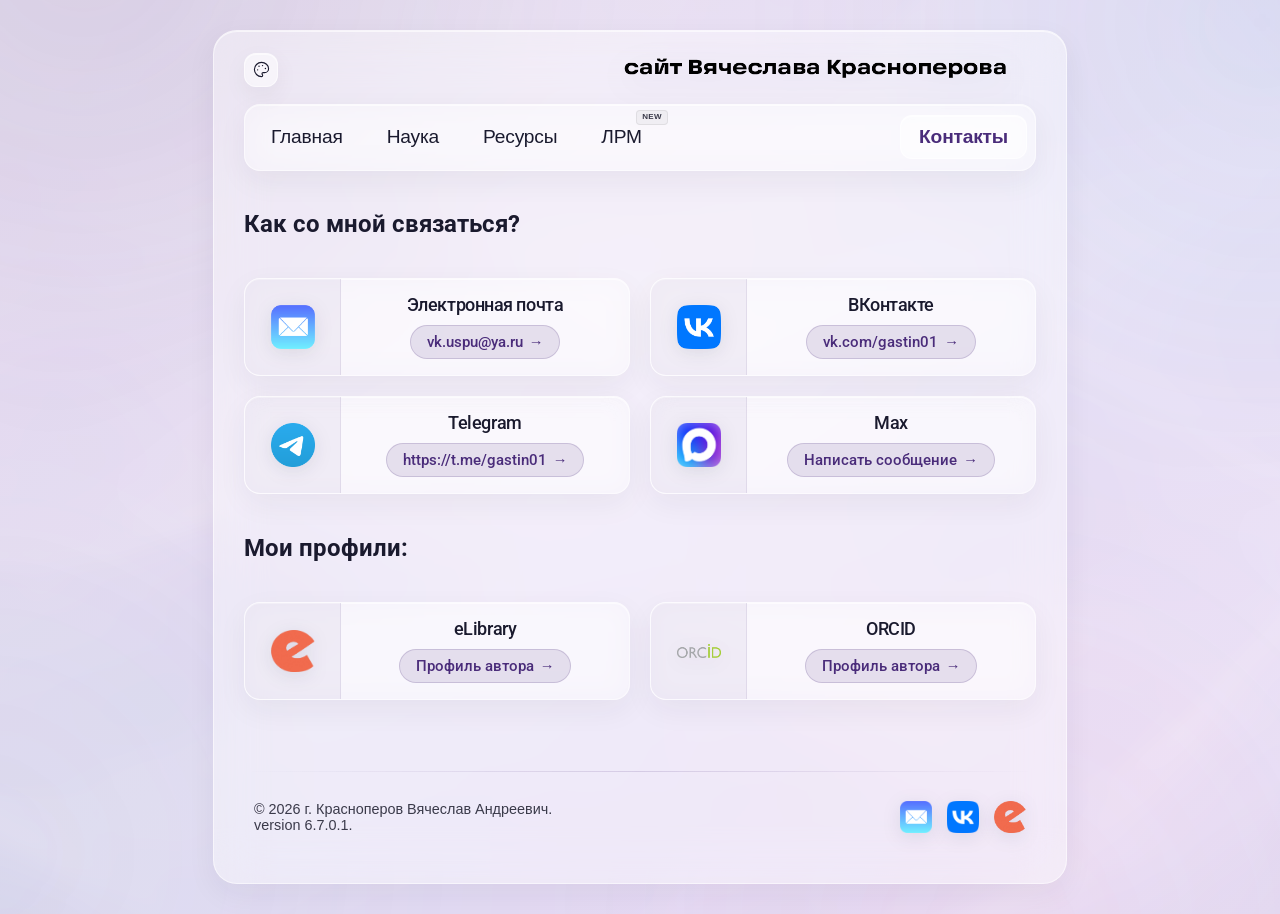
==== commit e67d4079: "Add files via upload" ====
--- a/contacts.html
+++ b/contacts.html
@@ -141,7 +141,7 @@
         <div class="footer-content">
             <div class="copyright">
                 © 2026 г. Красноперов Вячеслав Андреевич. <br>
-				version 6.6.9.
+				version 6.7.0.1.
             </div>
             <div class="social-links">
                 <a href="mailto:vk.uspu@ya.ru" class="social-icon">
--- a/style.css
+++ b/style.css
@@ -6544,3 +6544,40 @@
         border-radius: 16px !important;
     }
 }
+
+
+/* ============================================================
+   FIX — выпадающий список «Наука»
+   Точечное исправление без изменения остальной дизайн-системы.
+   ============================================================ */
+
+/* У выбранного элемента уже есть цветовое выделение.
+   Убираем дополнительную точку слева. */
+.lg-select-option[aria-selected="true"]::before {
+    content: none !important;
+    display: none !important;
+}
+
+/* После удаления маркера текст остаётся на общей линии. */
+.lg-select-option {
+    padding-left: 12px !important;
+}
+
+/* Выпадающее меню должно перекрывать контент под ним,
+   а не просвечивать через него. */
+html:not(.dark-theme) .lg-select-menu {
+    background: #f7f8fa !important;
+    background-image: none !important;
+}
+
+html.dark-theme .lg-select-menu {
+    background: #252b35 !important;
+    background-image: none !important;
+}
+
+/* На самом popup убираем прозрачность стеклянного слоя,
+   но не затрагиваем остальные Liquid Glass-компоненты. */
+.lg-select-menu::before,
+.lg-select-menu::after {
+    background: transparent !important;
+}
